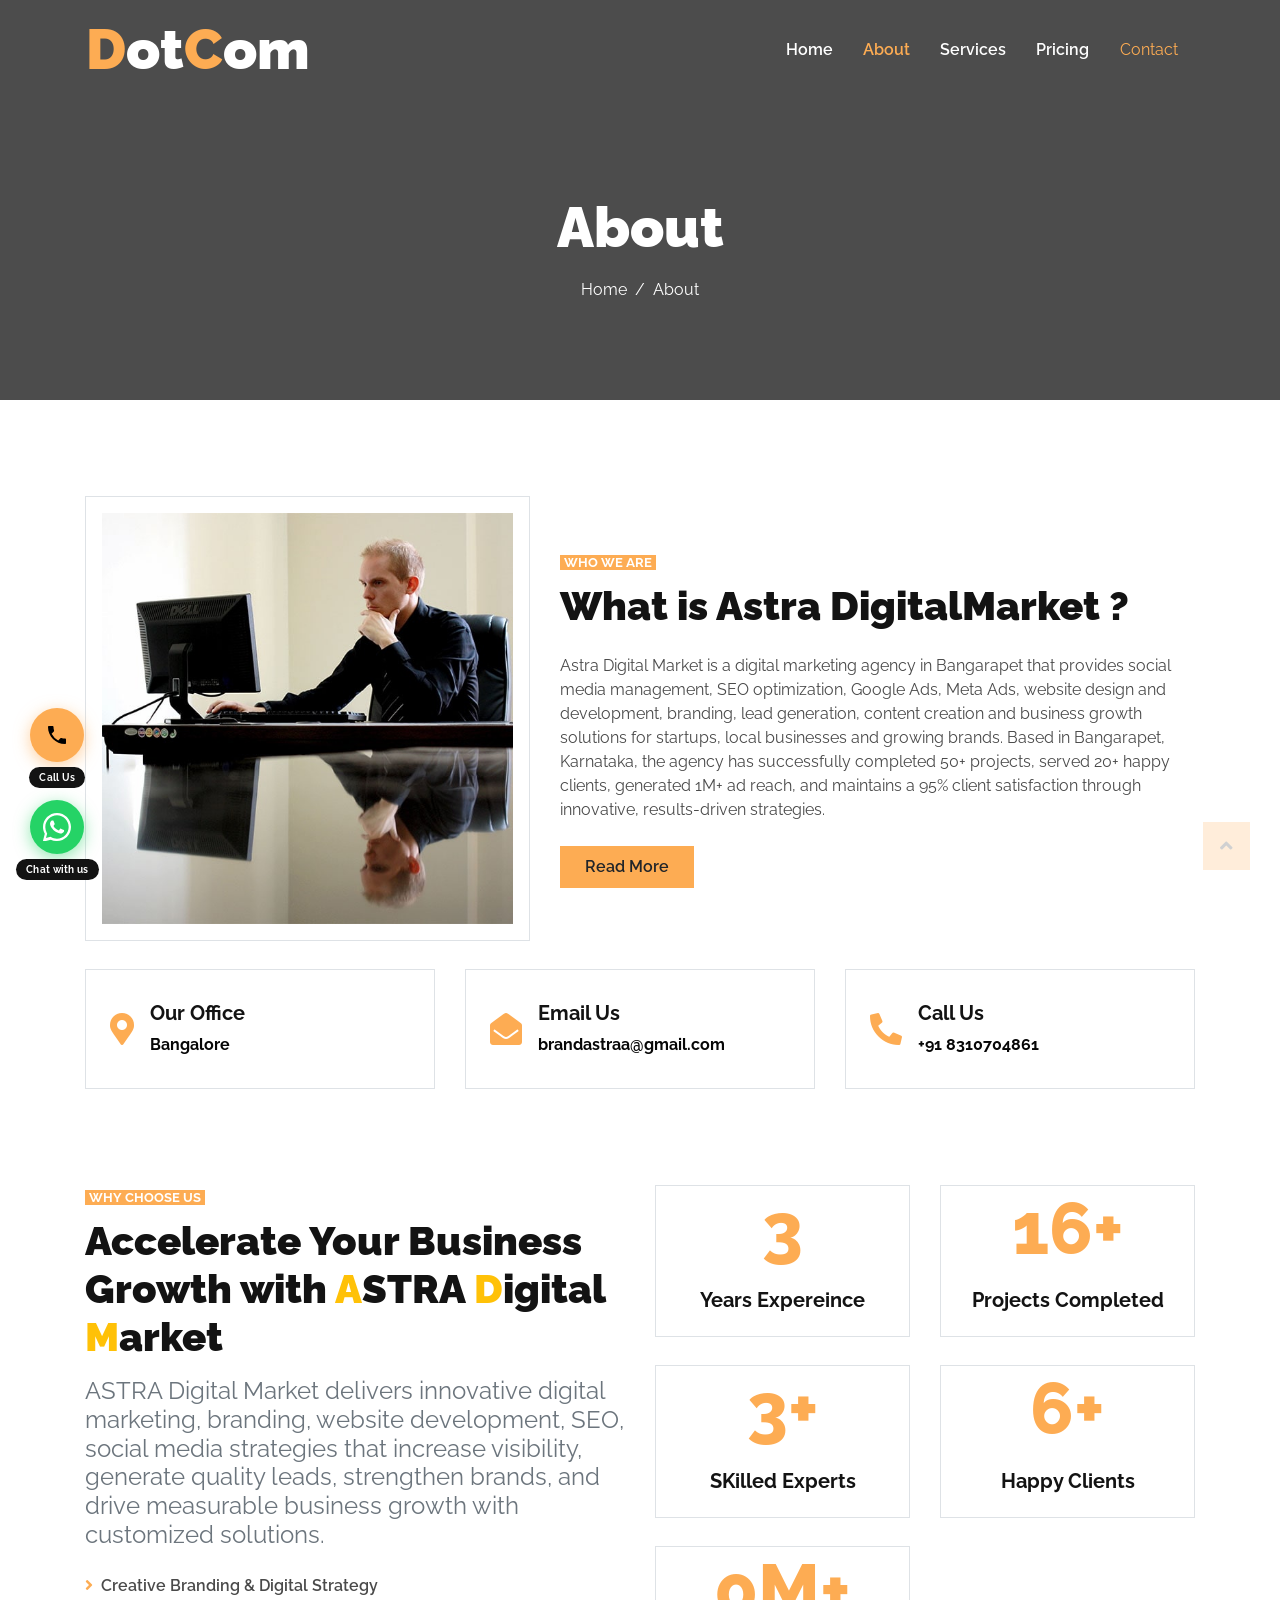
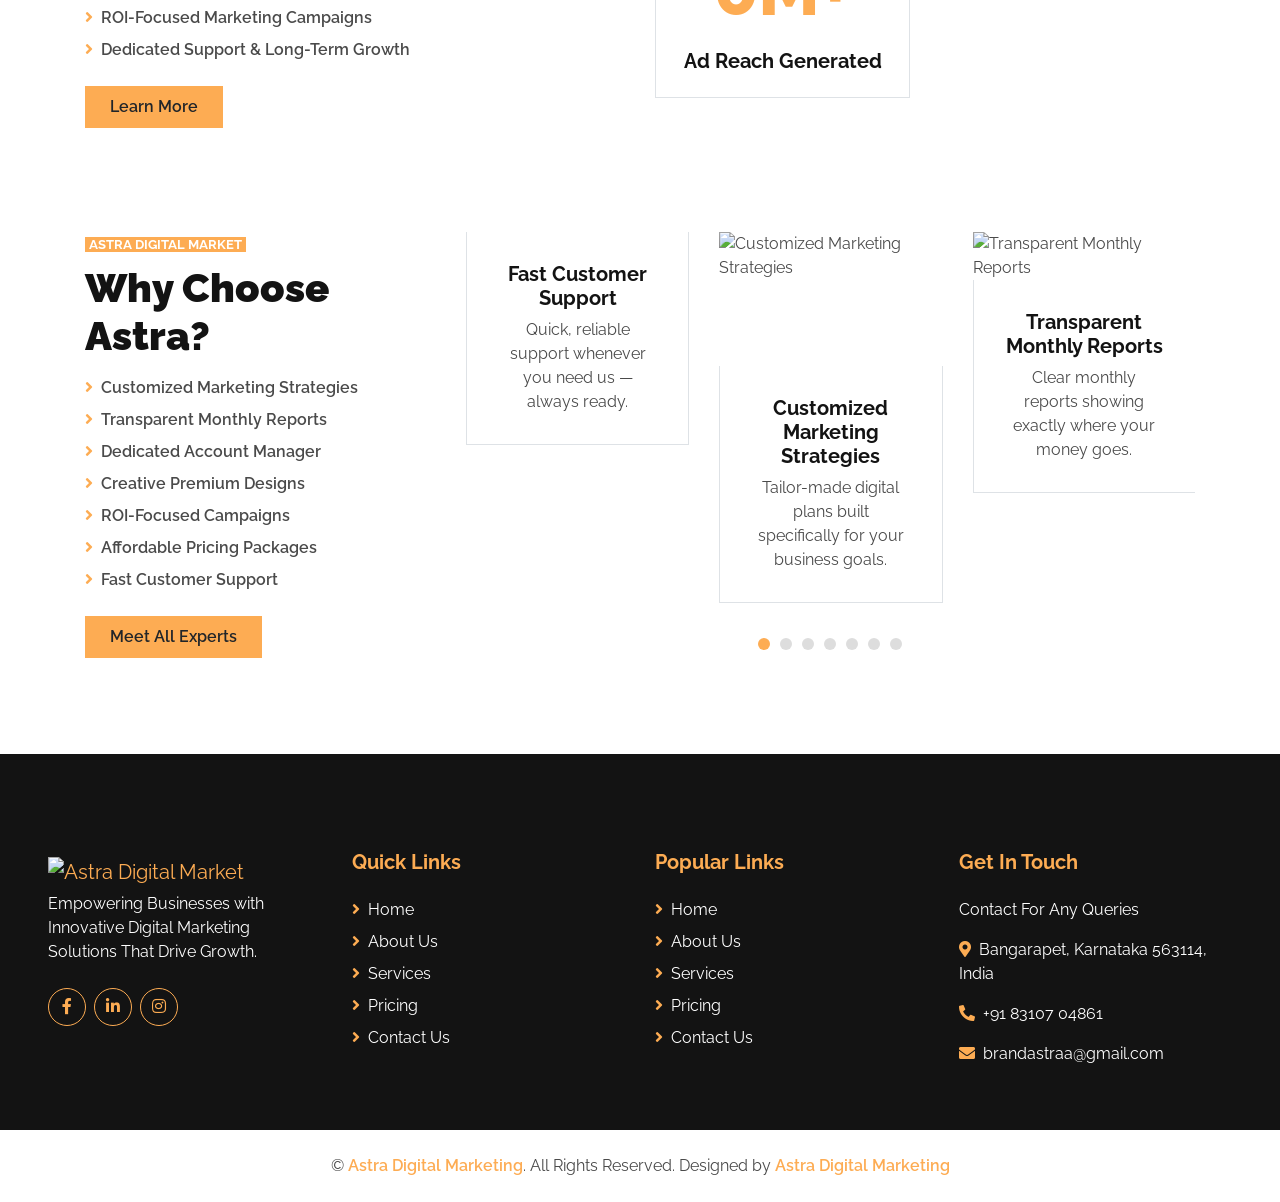
==== about.html @ c91f08ea "Describe today's work" ====
<!DOCTYPE html>
<html lang="en">


    <!-- ================================================================
     PAGE 2: about.html — ABOUT PAGE
     Replace <head>...</head> with this entire block
     ================================================================ -->
<head>
  <meta charset="utf-8">
  <meta http-equiv="X-UA-Compatible" content="IE=edge">
  <meta name="viewport" content="width=device-width, initial-scale=1.0">
 
  <!-- ── PRIMARY SEO ── -->
  <title>About Us | Astra Digital Market — Digital Marketing Agency in Bangarapet</title>
  <meta name="description" content="Learn about Astra Digital Market — a trusted digital marketing agency based in Bangarapet, Karnataka. Founded in 2020, we have helped 20+ businesses grow with SEO, Google Ads, Meta Ads, branding and social media marketing.">
  <meta name="keywords" content="about Astra Digital Market, digital marketing agency Bangarapet, who is Astra Digital Market, best marketing agency Karnataka, trusted digital agency Kolar, digital marketing team Bangarapet">
  <meta name="author" content="Astra Digital Market">
  <meta name="robots" content="index, follow">
  <link rel="canonical" href="https://www.astradigitalmarket.in/about.html">
 
  <!-- ── OPEN GRAPH ── -->
  <meta property="og:type" content="website">
  <meta property="og:site_name" content="Astra Digital Market">
  <meta property="og:title" content="About Us | Astra Digital Market — Digital Marketing Agency in Bangarapet">
  <meta property="og:description" content="We are a passionate team of digital marketing experts based in Bangarapet, Karnataka. 50+ projects delivered, 20+ happy clients, 95% satisfaction rate since 2020.">
  <meta property="og:url" content="https://www.astradigitalmarket.in/about.html">
  <meta property="og:image" content="https://www.astradigitalmarket.in/img/astralogo.png">
  <meta property="og:locale" content="en_IN">
 
  <!-- ── TWITTER CARD ── -->
  <meta name="twitter:card" content="summary_large_image">
  <meta name="twitter:title" content="About Us | Astra Digital Market">
  <meta name="twitter:description" content="Trusted digital marketing agency in Bangarapet, Karnataka. 50+ projects, 20+ clients, 95% satisfaction since 2020.">
  <meta name="twitter:image" content="https://www.astradigitalmarket.in/img/astralogo.png">
 
  <!-- ── GEO ── -->
  <meta name="geo.region" content="IN-KA">
  <meta name="geo.placename" content="Bangarapet, Karnataka, India">
 
  <!-- ── FAVICON ── -->
  <link rel="icon" type="image/png" href="img/astralogo.png">
  <link rel="apple-touch-icon" href="img/astralogo.png">
 
  <!-- ── JSON-LD: AboutPage ── -->
  <script type="application/ld+json">
  {
    "@context": "https://schema.org",
    "@type": "AboutPage",
    "name": "About Astra Digital Market",
    "url": "https://www.astradigitalmarket.in/about.html",
    "description": "Astra Digital Market is a digital marketing agency founded in 2020 in Bangarapet, Karnataka. We specialize in SEO, Google Ads, Meta Ads, Social Media Marketing, Website Design and Lead Generation.",
    "publisher": {
      "@type": "Organization",
      "name": "Astra Digital Market",
      "url": "https://www.astradigitalmarket.in",
      "logo": "https://www.astradigitalmarket.in/img/astralogo.png",
      "foundingDate": "2020",
      "founders": [{"@type": "Person", "name": "Prabhu"}],
      "address": {
        "@type": "PostalAddress",
        "addressLocality": "Bangarapet",
        "addressRegion": "Karnataka",
        "postalCode": "563114",
        "addressCountry": "IN"
      }
    }
  }
  </script>
 
  <!-- Google Web Fonts -->
  <link rel="preconnect" href="https://fonts.gstatic.com">
  <link href="https://fonts.googleapis.com/css2?family=Raleway:wght@400;500;600;700;800;900&display=swap" rel="stylesheet">
  <link href="https://cdnjs.cloudflare.com/ajax/libs/font-awesome/5.15.0/css/all.min.css" rel="stylesheet">
  <link href="lib/owlcarousel/assets/owl.carousel.min.css" rel="stylesheet">
  <link href="css/style.css" rel="stylesheet">
</head>
<!-- END about.html HEAD -->


<body>
    <!-- Navbar Start -->
    <div class="container-fluid nav-bar p-0">
        <div class="container-lg p-0">
            <nav class="navbar navbar-expand-lg bg-secondary navbar-dark">
                <a href="index.html" class="navbar-brand">
                    <h1 class="m-0 text-white display-4"><span class="text-primary">D</span>ot<span class="text-primary">C</span>om</h1>
                </a>
                <button type="button" class="navbar-toggler" data-toggle="collapse" data-target="#navbarCollapse">
                    <span class="navbar-toggler-icon"></span>
                </button>
                <div class="collapse navbar-collapse justify-content-between" id="navbarCollapse">
                    <div class="navbar-nav ml-auto py-0">
                        <a href="index.html" class="nav-item nav-link">Home</a>
                        <a href="about.html" class="nav-item nav-link active">About</a>
                        <a href="service.html" class="nav-item nav-link">Services</a>
                        <a href="pricing.html" class="nav-item nav-link">Pricing</a>
                        <div class="nav-item dropdown">
                            <!-- <a href="#" class="nav-link dropdown-toggle" data-toggle="dropdown">Pages</a>
                            <div class="dropdown-menu border-0 rounded-0 m-0">
                                <a href="blog.html" class="dropdown-item">Blog Grid</a>
                                <a href="single.html" class="dropdown-item">Blog Detail</a> -->
                            </div>
                        </div>
                        <a href="contact.html" class="nav-item nav-link">Contact</a>
                    </div>
                </div>
            </nav>
        </div>
    </div>
    <!-- Navbar End -->


    <!-- Page Header Start -->
    <div class="container-fluid page-header d-flex flex-column align-items-center justify-content-center pt-0 pt-lg-5 mb-5">
        <h1 class="display-4 text-white mb-3 mt-0 mt-lg-5">About</h1>
        <div class="d-inline-flex text-white">
            <p class="m-0"><a class="text-white" href="">Home</a></p>
            <p class="m-0 px-2">/</p>
            <p class="m-0">About</p>
        </div>
    </div>
    <!-- Page Header Start -->


    <!-- About Start -->
     <section class="about" id="about">
    <div class="container-fluid py-5">
        <div class="container">
            <div class="row align-items-center pb-1">
                <div class="col-lg-5">
                    <img class="img-thumbnail p-3" src="img/about.jpg" alt="">
                </div>
                <div class="col-lg-7 mt-5 mt-lg-0">
                    <small class="bg-primary text-white text-uppercase font-weight-bold px-1">Who We Are</small>
                    <h1 class="mt-2 mb-4">What is Astra DigitalMarket ?</h1>
                    <p class="mb-4">Astra Digital Market is a digital marketing agency in Bangarapet that provides social media management, SEO optimization, Google Ads, Meta Ads, website design and development, branding, lead generation, content creation and business growth solutions for startups, local businesses and growing brands. Based in Bangarapet, Karnataka, the agency has successfully completed 50+ projects, served 20+ happy clients, generated 1M+ ad reach, and maintains a 95% client satisfaction through innovative, results-driven strategies.</p>
                    <a href="" class="btn btn-primary py-md-2 px-md-4 font-weight-semi-bold">Read More</a>
                </div>        


            </div>
            <div class="row mt-4">
                <div class="col-md-4">
                    <div class="d-flex align-items-center border mb-4 mb-lg-0 p-4" style="height: 120px;">
                        <i class="fa fa-2x fa-map-marker-alt text-primary mr-3"></i>
                        <div class="d-flex flex-column">
                            <h5 class="font-weight-bold">Our Office</h5>
                            <p class="m-0"><a href="#" target="_blank" style="color:#070707"><strong>Bangalore</strong></a></p>
                        </div>
                    </div>
                </div>
                <div class="col-md-4">
                    <div class="d-flex align-items-center border mb-4 mb-lg-0 p-4" style="height: 120px;">
                        <i class="fa fa-2x fa-envelope-open text-primary mr-3"></i>
                        <div class="d-flex flex-column">
                            <h5 class="font-weight-bold">Email Us</h5>
                           <p class="m-0"><a href="mailto:brandastraa@gmail.com" target="_blank" style="color:#070707"><strong>brandastraa@gmail.com</strong></a></p>
                        </div>
                    </div>
                </div>
                <div class="col-md-4">
                    <div class="d-flex align-items-center border mb-4 mb-lg-0 p-4" style="height: 120px;">
                        <i class="fas fa-2x fa-phone-alt text-primary mr-3"></i>
                        <div class="d-flex flex-column">
                            <h5 class="font-weight-bold">Call Us</h5>
                            <p class="m-0"><a href="tel:+918310704861" target="_blank" style="color:#070707"><strong>+91 8310704861</strong></a></p>
                        </div>
                    </div>
                </div>
            </div>
        </div>
    </div>
    <!-- About End -->


    <!-- Features Start -->
    <div class="container-fluid pt-5 pb-2">
        <div class="container">
            <div class="row">
                <div class="col-lg-6 mb-5">
                    <small class="bg-primary text-white text-uppercase font-weight-bold px-1">Why Choose Us</small>
                    <h1 class="mt-2 mb-3">Accelerate Your Business Growth with <strong style="color:#ffc107">A</strong>STRA <strong style="color:#ffc107">D</strong>igital <strong style="color:#ffc107">M</strong>arket</h1>
                    <h4 class="font-weight-normal text-muted mb-4">ASTRA Digital Market delivers innovative digital marketing, branding, website development, SEO, social media strategies that increase visibility, generate quality leads, strengthen brands, and drive measurable business growth with customized solutions.</h4>
                    <div class="list-inline mb-4">
                        <p class="font-weight-semi-bold mb-2"><i class="fa fa-angle-right text-primary mr-2"></i>Creative Branding & Digital Strategy</p>
                        <p class="font-weight-semi-bold mb-2"><i class="fa fa-angle-right text-primary mr-2"></i>ROI-Focused Marketing Campaigns</p>
                        <p class="font-weight-semi-bold mb-2"><i class="fa fa-angle-right text-primary mr-2"></i>Dedicated Support & Long-Term Growth</p>
                    </div>
                    <a href="" class="btn btn-primary py-md-2 px-md-4 font-weight-semi-bold">Learn More</a>
                </div>
                <div class="col-lg-6">
                    <div class="row">
                        <div class="col-sm-6 pb-1">
                            <div class="d-flex flex-column align-items-center border px-4 mb-4">
                                <h2 class="display-3 text-primary mb-3" data-toggle="counter-up">10</h2>
                                <h5 class="font-weight-bold mb-4">Years Expereince</h5>
                            </div>
                        </div>
                        <div class="col-sm-6 pb-1">
                            <div class="d-flex flex-column align-items-center border px-4 mb-4">
                                <h2 class="display-3 text-primary mb-3"><span data-toggle="counter-up">50</span>+</h2>
                                <h5 class="font-weight-bold mb-4">Projects Completed</h5>
                            </div>
                        </div>
                        <div class="col-sm-6 pb-1">
                            <div class="d-flex flex-column align-items-center border px-4 mb-4">
                           <h2 class="display-3 text-primary mb-3"><span data-toggle="counter-up">10</span>+</h2>
                                <h5 class="font-weight-bold mb-4">SKilled Experts</h5>
                            </div>
                        </div>
                        <div class="col-sm-6 pb-1">
                            <div class="d-flex flex-column align-items-center border px-4 mb-4">
                                <h2 class="display-3 text-primary mb-3"><span data-toggle="counter-up">20</span>+</h2>
                                <h5 class="font-weight-bold mb-4">Happy Clients</h5>
                            </div>
                        </div>
                        <div class="col-sm-6 pb-1">
                            <div class="d-flex flex-column align-items-center border px-4 mb-4">
                                  <h2 class="display-3 text-primary mb-3"><span data-toggle="counter-up">1</span>M+</h2>
                                <h5 class="font-weight-bold mb-4">Ad Reach Generated</h5>
                            </div>
                        </div>
                    </div>
                </div>
            </div>
        </div>
    </div>
    <!-- Features End -->

     <!-- why Choose astra Start -->
    <div class="container-fluid pt-5">
        <div class="container">
            <div class="row">
                <div class="col-lg-4 mb-5">
                    <small class="bg-primary text-white text-uppercase font-weight-bold px-1">Astra Digital Market</small>
                    <h1 class="mt-2 mb-3">Why Choose Astra?</h1>
                    <div class="list-inline mb-4">
                        <p class="font-weight-semi-bold mb-2"><i class="fa fa-angle-right text-primary mr-2"></i>Customized Marketing Strategies</p>
                        <p class="font-weight-semi-bold mb-2"><i class="fa fa-angle-right text-primary mr-2"></i>Transparent Monthly Reports</p>
                        <p class="font-weight-semi-bold mb-2"><i class="fa fa-angle-right text-primary mr-2"></i>Dedicated Account Manager</p>
                        <p class="font-weight-semi-bold mb-2"><i class="fa fa-angle-right text-primary mr-2"></i>Creative Premium Designs</p>
                        <p class="font-weight-semi-bold mb-2"><i class="fa fa-angle-right text-primary mr-2"></i>ROI-Focused Campaigns</p>
                        <p class="font-weight-semi-bold mb-2"><i class="fa fa-angle-right text-primary mr-2"></i>Affordable Pricing Packages</p>
                        <p class="font-weight-semi-bold mb-2"><i class="fa fa-angle-right text-primary mr-2"></i>Fast Customer Support</p>
                    </div>
                    <a href="" class="btn btn-primary py-md-2 px-md-4 font-weight-semi-bold">Meet All Experts</a>
                </div>
                <div class="col-lg-8 mb-5">
                    <div class="owl-carousel team-carousel">
                        <div class="team-item">
                            <div class="position-relative">
                                <img class="img-fluid w-100" src="https://github.com/Akshay-appu/Astradigitalmarket/blob/main/www.digimarkagency.com/images/Customized%20Marketing%20Strategies.png?raw=true" alt="Customized Marketing Strategies" width="500" height="300">
                                <div class="team-overlay position-absolute d-flex align-items-center justify-content-center m-3">
                                    <div class="d-flex align-items-center justify-content-start">
                                        <a class="btn btn-outline-secondary rounded-circle text-center mr-2 px-0" style="width: 38px; height: 38px;" href="#"><i class="fab fa-twitter"></i></a>
                                        <a class="btn btn-outline-secondary rounded-circle text-center mr-2 px-0" style="width: 38px; height: 38px;" href="#"><i class="fab fa-facebook-f"></i></a>
                                        <a class="btn btn-outline-secondary rounded-circle text-center px-0" style="width: 38px; height: 38px;" href="#"><i class="fab fa-linkedin-in"></i></a>
                                    </div>
                                </div>
                            </div>
                            <div class="border border-top-0 text-center" style="padding: 30px;">
                                <h5 class="font-weight-bold"> Customized Marketing Strategies</h5>
                                <span>Tailor-made digital plans built specifically for your business goals.</span>
                            </div>
                        </div>
                        <div class="team-item">
                            <div class="position-relative">
                                <img class="img-fluid w-100" src="https://github.com/Akshay-appu/ASTRA/blob/main/img/Transparent%20Monthly%20Reports.png?raw=true" alt="Transparent Monthly Reports">
                                <div class="team-overlay position-absolute d-flex align-items-center justify-content-center m-3">
                                    <div class="d-flex align-items-center justify-content-start">
                                        <a class="btn btn-outline-secondary rounded-circle text-center mr-2 px-0" style="width: 38px; height: 38px;" href="#"><i class="fab fa-twitter"></i></a>
                                        <a class="btn btn-outline-secondary rounded-circle text-center mr-2 px-0" style="width: 38px; height: 38px;" href="#"><i class="fab fa-facebook-f"></i></a>
                                        <a class="btn btn-outline-secondary rounded-circle text-center px-0" style="width: 38px; height: 38px;" href="#"><i class="fab fa-linkedin-in"></i></a>
                                    </div>
                                </div>
                            </div>
                            <div class="border border-top-0 text-center" style="padding: 30px;">
                                <h5 class="font-weight-bold">Transparent Monthly Reports</h5>
                                <span>Clear monthly reports showing exactly where your money goes.</span>
                            </div>
                        </div>
                        <div class="team-item">
                            <div class="position-relative">
                                <img class="img-fluid w-100" src="https://github.com/Akshay-appu/ASTRA/blob/main/img/Dedicated%20Account%20Manager.png?raw=true" alt=" Dedicated Account Manager">
                                <div class="team-overlay position-absolute d-flex align-items-center justify-content-center m-3">
                                    <div class="d-flex align-items-center justify-content-start">
                                        <a class="btn btn-outline-secondary rounded-circle text-center mr-2 px-0" style="width: 38px; height: 38px;" href="#"><i class="fab fa-twitter"></i></a>
                                        <a class="btn btn-outline-secondary rounded-circle text-center mr-2 px-0" style="width: 38px; height: 38px;" href="#"><i class="fab fa-facebook-f"></i></a>
                                        <a class="btn btn-outline-secondary rounded-circle text-center px-0" style="width: 38px; height: 38px;" href="#"><i class="fab fa-linkedin-in"></i></a>
                                    </div>
                                </div>
                            </div>
                            <div class="border border-top-0 text-center" style="padding: 30px;">
                                <h5 class="font-weight-bold">Dedicated Account Manager</h5>
                                <span>One expert fully dedicated to managing your account always.</span>
                            </div>
                        </div>
                        <div class="team-item">
                            <div class="position-relative">
                                <img class="img-fluid w-100" src="https://github.com/Akshay-appu/ASTRA/blob/main/img/Creative%20Premium%20Designs.png?raw=true" alt="Creative Premium Designs">
                                <div class="team-overlay position-absolute d-flex align-items-center justify-content-center m-3">
                                    <div class="d-flex align-items-center justify-content-start">
                                        <a class="btn btn-outline-secondary rounded-circle text-center mr-2 px-0" style="width: 38px; height: 38px;" href="#"><i class="fab fa-twitter"></i></a>
                                        <a class="btn btn-outline-secondary rounded-circle text-center mr-2 px-0" style="width: 38px; height: 38px;" href="#"><i class="fab fa-facebook-f"></i></a>
                                        <a class="btn btn-outline-secondary rounded-circle text-center px-0" style="width: 38px; height: 38px;" href="#"><i class="fab fa-linkedin-in"></i></a>
                                    </div>
                                </div>
                            </div>
                            <div class="border border-top-0 text-center" style="padding: 30px;">
                                <h5 class="font-weight-bold">Creative Premium Designs</h5>
                                <span>Stunning visuals and branding that make your business stand out.</span>
                            </div>
                        </div>
                        <div class="team-item">
                            <div class="position-relative">
                                <img class="img-fluid w-100" src="https://github.com/Akshay-appu/ASTRA/blob/main/img/Affordable%20Pricing%20Packages.png?raw=true" alt="Affordable Pricing Packages">
                                <div class="team-overlay position-absolute d-flex align-items-center justify-content-center m-3">
                                    <div class="d-flex align-items-center justify-content-start">
                                        <a class="btn btn-outline-secondary rounded-circle text-center mr-2 px-0" style="width: 38px; height: 38px;" href="#"><i class="fab fa-twitter"></i></a>
                                        <a class="btn btn-outline-secondary rounded-circle text-center mr-2 px-0" style="width: 38px; height: 38px;" href="#"><i class="fab fa-facebook-f"></i></a>
                                        <a class="btn btn-outline-secondary rounded-circle text-center px-0" style="width: 38px; height: 38px;" href="#"><i class="fab fa-linkedin-in"></i></a>
                                    </div>
                                </div>
                            </div>
                            <div class="border border-top-0 text-center" style="padding: 30px;">
                                <h5 class="font-weight-bold">Affordable Pricing Packages</h5>
                                <span>Premium marketing services at prices every business can afford.</span>
                            </div>
                        </div>
                        <div class="team-item">
                            <div class="position-relative">
                                <img class="img-fluid w-100" src="https://github.com/Akshay-appu/ASTRA/blob/main/img/ROI-Focused%20Campaigns.png?raw=true" alt="ROI-Focused Campaigns">
                                <div class="team-overlay position-absolute d-flex align-items-center justify-content-center m-3">
                                    <div class="d-flex align-items-center justify-content-start">
                                        <a class="btn btn-outline-secondary rounded-circle text-center mr-2 px-0" style="width: 38px; height: 38px;" href="#"><i class="fab fa-twitter"></i></a>
                                        <a class="btn btn-outline-secondary rounded-circle text-center mr-2 px-0" style="width: 38px; height: 38px;" href="#"><i class="fab fa-facebook-f"></i></a>
                                        <a class="btn btn-outline-secondary rounded-circle text-center px-0" style="width: 38px; height: 38px;" href="#"><i class="fab fa-linkedin-in"></i></a>
                                    </div>
                                </div>
                            </div>
                            <div class="border border-top-0 text-center" style="padding: 30px;">
                                <h5 class="font-weight-bold">ROI-Focused Campaigns</h5>
                                <span>Every campaign optimized to maximize your return on investment.</span>
                            </div>
                        </div>
                        <div class="team-item">
                            <div class="position-relative">
                                <img class="img-fluid w-100" src="https://github.com/Akshay-appu/ASTRA/blob/main/img/Fast%20Customer%20Support.png?raw=true" alt="">
                                <div class="team-overlay position-absolute d-flex align-items-center justify-content-center m-3">
                                    <div class="d-flex align-items-center justify-content-start">
                                        <a class="btn btn-outline-secondary rounded-circle text-center mr-2 px-0" style="width: 38px; height: 38px;" href="#"><i class="fab fa-twitter"></i></a>
                                        <a class="btn btn-outline-secondary rounded-circle text-center mr-2 px-0" style="width: 38px; height: 38px;" href="#"><i class="fab fa-facebook-f"></i></a>
                                        <a class="btn btn-outline-secondary rounded-circle text-center px-0" style="width: 38px; height: 38px;" href="#"><i class="fab fa-linkedin-in"></i></a>
                                    </div>
                                </div>
                            </div>
                            <div class="border border-top-0 text-center" style="padding: 30px;">
                                <h5 class="font-weight-bold">Fast Customer Support</h5>
                                <span>Quick, reliable support whenever you need us — always ready.</span>
                            </div>
                        </div>
                    </div>
                </div>
            </div>
        </div>
    </div>
    <!-- Team End -->


    <!-- Footer Start -->
    <div class="container-fluid bg-secondary text-white mt-5 pt-5 px-sm-3 px-md-5">
        <div class="row pt-5">
            <div class="col-lg-3 col-md-6 mb-5">
                <a href="index.html" class="navbar-brand">
    <img src="https://github.com/Akshay-appu/Astradigitalmarket/blob/main/www.digimarkagency.com/images/astralogo-preview.png?raw=true" 
         alt="Astra Digital Market" 
         style="height: 100px; width: auto; object-fit: contain;">
</a>
                </a>
                <p>Empowering Businesses with Innovative Digital Marketing Solutions That Drive Growth.</p>
                <div class="d-flex justify-content-start mt-4">
                    <!-- <a class="btn btn-outline-primary rounded-circle text-center mr-2 px-0" style="width: 38px; height: 38px;" href="#"><i class="fab fa-twitter"></i></a> -->
                    <a class="btn btn-outline-primary rounded-circle text-center mr-2 px-0" style="width: 38px; height: 38px;" href="#"><i class="fab fa-facebook-f"></i></a>
                    <a class="btn btn-outline-primary rounded-circle text-center mr-2 px-0" style="width: 38px; height: 38px;" href="#"><i class="fab fa-linkedin-in"></i></a>
                    <a class="btn btn-outline-primary rounded-circle text-center mr-2 px-0" style="width: 38px; height: 38px;" href="#"><i class="fab fa-instagram"></i></a>
                </div>
            </div>
            <div class="col-lg-3 col-md-6 mb-5">
                <h5 class="font-weight-bold text-primary mb-4">Quick Links</h5>
                <div class="d-flex flex-column justify-content-start">
                    <a class="text-white mb-2" href="index.html"><i class="fa fa-angle-right text-primary mr-2"></i>Home</a>
                    <a class="text-white mb-2" href="about.html"><i class="fa fa-angle-right text-primary mr-2"></i>About Us</a>
                    <a class="text-white mb-2" href="service.html"><i class="fa fa-angle-right text-primary mr-2"></i>Services</a>
                    <a class="text-white mb-2" href="pricing.html"><i class="fa fa-angle-right text-primary mr-2"></i>Pricing</a>
                    <a class="text-white" href="contact.html"><i class="fa fa-angle-right text-primary mr-2"></i>Contact Us</a>
                </div>
            </div>
            <div class="col-lg-3 col-md-6 mb-5">
                <h5 class="font-weight-bold text-primary mb-4">Popular Links</h5>
                <div class="d-flex flex-column justify-content-start">
                    <a class="text-white mb-2" href="index.html"><i class="fa fa-angle-right text-primary mr-2"></i>Home</a>
                    <a class="text-white mb-2" href="about.html"><i class="fa fa-angle-right text-primary mr-2"></i>About Us</a>
                    <a class="text-white mb-2" href="service.html"><i class="fa fa-angle-right text-primary mr-2"></i>Services</a>
                    <a class="text-white mb-2" href="pricing.html"><i class="fa fa-angle-right text-primary mr-2"></i>Pricing</a>
                    <a class="text-white" href="contact.html"><i class="fa fa-angle-right text-primary mr-2"></i>Contact Us</a>
                </div>
            </div>
            <div class="col-lg-3 col-md-6 mb-5">
                <h5 class="font-weight-bold text-primary mb-4">Get In Touch</h5>
                <p>Contact For Any Queries</p>
                <p><i class="fa fa-map-marker-alt text-primary mr-2"></i>Bangarapet, Karnataka 563114, India</p>
                <p><i class="fa fa-phone-alt text-primary mr-2"></i>+91 83107 04861</p>
                <p><i class="fa fa-envelope text-primary mr-2"></i>brandastraa@gmail.com</p>
            </div>
        </div>
    </div>
    <div class="container-fluid py-4 px-sm-3 px-md-5">
        <p class="m-0 text-center">
            &copy; <a class="font-weight-semi-bold" href="#">Astra Digital Marketing</a>. All Rights Reserved. Designed by
            <a class="font-weight-semi-bold" href="#">Astra Digital Marketing</a>
        </p>
    </div>
    <!-- Footer End -->


    <!-- Back to Top -->
    <a href="#" class="btn btn-lg btn-primary back-to-top"><i class="fa fa-angle-up"></i></a>


    <!-- JavaScript Libraries -->
    <script src="https://code.jquery.com/jquery-3.4.1.min.js"></script>
    <script src="https://stackpath.bootstrapcdn.com/bootstrap/4.4.1/js/bootstrap.bundle.min.js"></script>
    <script src="lib/easing/easing.min.js"></script>
    <script src="lib/waypoints/waypoints.min.js"></script>
    <script src="lib/counterup/counterup.min.js"></script>
    <script src="lib/owlcarousel/owl.carousel.min.js"></script>

    <!-- Contact Javascript File -->
    <script src="mail/jqBootstrapValidation.min.js"></script>
    <script src="mail/contact.js"></script>

    <!-- Template Javascript -->
    <script src="js/main.js"></script>

   <!-- ================================================================
     ASTRA DIGITAL MARKET — WhatsApp + Call Floating Buttons v2
     FIX: When any popup opens → BOTH buttons hide completely
          When popup closes (X or outside) → BOTH buttons show back
     Paste: Just before </body> — replace all previous float code
     ================================================================ -->

<style>
/* ── GROUP WRAPPER ─────────────────────────────────────────── */
.astra-float-group {
  position: fixed;
  left: 16px;
  bottom: 20px;
  z-index: 99999;
  display: flex;
  flex-direction: column-reverse;
  align-items: center;
  gap: 12px;
  transition: opacity 0.25s ease, transform 0.25s ease;
}

/* Hide entire group */
.astra-float-group.hidden {
  opacity: 0;
  pointer-events: none;
  transform: translateY(8px);
}

/* ── CIRCLE BUTTON ─────────────────────────────────────────── */
.astra-float-wrap {
  display: flex;
  flex-direction: column;
  align-items: center;
  gap: 5px;
}

.astra-float-circle {
  width: 54px; height: 54px;
  border-radius: 50%;
  display: flex; align-items: center; justify-content: center;
  cursor: pointer;
  border: none; outline: none;
  transition: transform 0.2s ease;
}
.astra-float-circle:hover { transform: scale(1.1); }

.astra-float-label {
  background: #131313; color: #fff;
  font-size: 10px; font-weight: 700;
  padding: 3px 10px; border-radius: 50px;
  white-space: nowrap; letter-spacing: 0.3px;
  font-family: 'Raleway', sans-serif;
}

/* ── WHATSAPP CIRCLE ───────────────────────────────────────── */
.astra-wa-circle {
  background: #25D366;
  box-shadow: 0 4px 16px rgba(37,211,102,0.5);
  animation: waPulse 2s infinite;
}
.astra-wa-circle:hover { animation: none; }
.astra-wa-circle svg { width: 28px; height: 28px; fill: #fff; }

@keyframes waPulse {
  0%   { box-shadow: 0 0 0 0   rgba(37,211,102,0.7); }
  70%  { box-shadow: 0 0 0 14px rgba(37,211,102,0);   }
  100% { box-shadow: 0 0 0 0   rgba(37,211,102,0);    }
}

/* ── CALL CIRCLE ───────────────────────────────────────────── */
.astra-call-circle {
  background: #FDAC53;
  box-shadow: 0 4px 16px rgba(253,172,83,0.55);
  animation: callPulse 2s infinite;
}
.astra-call-circle:hover { animation: none; }
.astra-call-circle svg { width: 24px; height: 24px; fill: #000; }

@keyframes callPulse {
  0%   { box-shadow: 0 0 0 0   rgba(253,172,83,0.7); }
  70%  { box-shadow: 0 0 0 14px rgba(253,172,83,0);   }
  100% { box-shadow: 0 0 0 0   rgba(253,172,83,0);    }
}

/* ── POPUP BASE ────────────────────────────────────────────── */
.astra-popup {
  position: fixed;
  left: 16px;
  bottom: 20px;           /* sits right at bottom, above nothing */
  z-index: 99998;
  background: #fff;
  border-radius: 14px;
  box-shadow: 0 8px 32px rgba(0,0,0,0.20);
  padding: 20px;
  width: 268px;
  display: none;
  animation: popIn 0.28s ease;
}
.astra-popup.show { display: block; }

@keyframes popIn {
  from { opacity: 0; transform: translateY(12px); }
  to   { opacity: 1; transform: translateY(0); }
}

/* Top accent */
.astra-popup.wa-style   { border-top: 3px solid #25D366; }
.astra-popup.call-style { border-top: 3px solid #FDAC53; }

/* Close × */
.astra-popup-close {
  position: absolute; top: 10px; right: 14px;
  font-size: 20px; color: #bbb; line-height: 1;
  background: none; border: none; cursor: pointer;
  transition: color 0.2s;
}
.astra-popup-close:hover { color: #333; }

/* Header */
.astra-popup-header {
  display: flex; align-items: center; gap: 10px;
  margin-bottom: 12px;
}
.astra-popup-avatar {
  width: 40px; height: 40px; border-radius: 50%;
  display: flex; align-items: center; justify-content: center;
  font-size: 18px; flex-shrink: 0;
}
.wa-avatar   { background: #25D366; }
.call-avatar { background: #FDAC53; }

.astra-popup-header h6 {
  font-size: 14px; font-weight: 800; color: #131313;
  margin: 0 0 2px; font-family: 'Raleway', sans-serif;
}
.astra-popup-header .st-wa   { font-size: 11px; color: #25D366; font-weight: 600; }
.astra-popup-header .st-call { font-size: 11px; color: #FDAC53; font-weight: 600; }

.astra-popup p {
  font-size: 13px; color: #555; line-height: 1.6;
  margin-bottom: 14px; font-family: 'Raleway', sans-serif;
}

/* WA action */
.astra-wa-btn {
  display: block; text-align: center;
  background: #25D366; color: #fff;
  font-size: 14px; font-weight: 800;
  padding: 11px; border-radius: 8px;
  text-decoration: none; font-family: 'Raleway', sans-serif;
  transition: background 0.2s;
}
.astra-wa-btn:hover { background: #1da851; color: #fff; }

/* Call action */
.astra-call-btn {
  display: block; text-align: center;
  background: #FDAC53; color: #000;
  font-size: 15px; font-weight: 900;
  padding: 11px; border-radius: 8px;
  text-decoration: none; font-family: 'Raleway', sans-serif;
  letter-spacing: 0.5px; margin-bottom: 8px;
  transition: background 0.2s;
}
.astra-call-btn:hover { background: #e89c30; color: #000; }

.astra-popup-timing {
  text-align: center; font-size: 11px; color: #999;
  font-family: 'Raleway', sans-serif;
}

/* ── MOBILE ────────────────────────────────────────────────── */
@media (max-width: 480px) {
  .astra-float-group { left: 12px; bottom: 16px; gap: 10px; }
  .astra-float-circle { width: 48px; height: 48px; }
  .astra-wa-circle svg { width: 24px; height: 24px; }
  .astra-call-circle svg { width: 20px; height: 20px; }
  .astra-popup { width: calc(100vw - 28px); left: 14px; }
}
</style>


<!-- ── WHATSAPP POPUP ─────────────────────────────────────── -->
<div class="astra-popup wa-style" id="waPopup">
  <button class="astra-popup-close" onclick="closeAll(true)">&times;</button>
  <div class="astra-popup-header">
    <div class="astra-popup-avatar wa-avatar">💬</div>
    <div>
      <h6>Astra Digital Market</h6>
      <span class="st-wa">● Online Now</span>
    </div>
  </div>
  <p>Hi there! 👋 Ready to grow your business? Chat with us on WhatsApp — we reply within minutes!</p>
  <a class="astra-wa-btn"
     href="https://wa.me/918310704861?text=Hi%20Astra%2C%20I%20want%20to%20grow%20my%20business%20digitally!"
     target="_blank">
    Start Chat on WhatsApp →
  </a>
</div>

<!-- ── CALL POPUP ─────────────────────────────────────────── -->
<div class="astra-popup call-style" id="callPopup">
  <button class="astra-popup-close" onclick="closeAll(true)">&times;</button>
  <div class="astra-popup-header">
    <div class="astra-popup-avatar call-avatar">📞</div>
    <div>
      <h6>Astra Digital Market</h6>
      <span class="st-call">● Mon–Sat, 9AM–7PM IST</span>
    </div>
  </div>
  <p>Talk to our expert — get a free 10-minute digital strategy for your business right now!</p>
  <a class="astra-call-btn" href="tel:+918310704861">
    📞 +91 83107 04861
  </a>
  <p class="astra-popup-timing">⏰ Monday – Saturday &nbsp;|&nbsp; 9 AM – 7 PM</p>
</div>


<!-- ── FLOATING BUTTONS ───────────────────────────────────── -->
<div class="astra-float-group" id="floatGroup">

  <!-- WhatsApp -->
  <div class="astra-float-wrap">
    <div class="astra-float-circle astra-wa-circle" onclick="openPopup('wa')">
      <svg viewBox="0 0 24 24" xmlns="http://www.w3.org/2000/svg">
        <path d="M17.472 14.382c-.297-.149-1.758-.867-2.03-.967-.273-.099-.471-.148-.67.15-.197.297-.767.966-.94 1.164-.173.199-.347.223-.644.075-.297-.15-1.255-.463-2.39-1.475-.883-.788-1.48-1.761-1.653-2.059-.173-.297-.018-.458.13-.606.134-.133.298-.347.446-.52.149-.174.198-.298.298-.497.099-.198.05-.371-.025-.52-.075-.149-.669-1.612-.916-2.207-.242-.579-.487-.5-.669-.51-.173-.008-.371-.01-.57-.01-.198 0-.52.074-.792.372-.272.297-1.04 1.016-1.04 2.479 0 1.462 1.065 2.875 1.213 3.074.149.198 2.096 3.2 5.077 4.487.709.306 1.262.489 1.694.625.712.227 1.36.195 1.871.118.571-.085 1.758-.719 2.006-1.413.248-.694.248-1.289.173-1.413-.074-.124-.272-.198-.57-.347z"/>
        <path d="M12 0C5.373 0 0 5.373 0 12c0 2.135.561 4.14 1.54 5.876L.057 23.48a.75.75 0 0 0 .926.928l5.687-1.49A11.94 11.94 0 0 0 12 24c6.627 0 12-5.373 12-12S18.627 0 12 0zm0 22c-1.891 0-3.667-.5-5.207-1.377l-.372-.215-3.854 1.01 1.025-3.74-.233-.385A9.96 9.96 0 0 1 2 12C2 6.477 6.477 2 12 2s10 4.477 10 10-4.477 10-10 10z"/>
      </svg>
    </div>
    <span class="astra-float-label">Chat with us</span>
  </div>

  <!-- Call -->
  <div class="astra-float-wrap">
    <div class="astra-float-circle astra-call-circle" onclick="openPopup('call')">
      <svg viewBox="0 0 24 24" xmlns="http://www.w3.org/2000/svg">
        <path d="M6.62 10.79a15.053 15.053 0 0 0 6.59 6.59l2.2-2.2c.27-.27.67-.36 1.02-.24 1.12.37 2.33.57 3.57.57.55 0 1 .45 1 1V20c0 .55-.45 1-1 1C10.61 21 3 13.39 3 4c0-.55.45-1 1-1h3.5c.55 0 1 .45 1 1 0 1.25.2 2.45.57 3.57.11.35.03.74-.24 1.02l-2.21 2.2z"/>
      </svg>
    </div>
    <span class="astra-float-label">Call Us</span>
  </div>

</div>


<script>
var activePopup = null; // 'wa' | 'call' | null

function openPopup(type) {
  // Close any open popup first
  document.getElementById('waPopup').classList.remove('show');
  document.getElementById('callPopup').classList.remove('show');

  if (activePopup === type) {
    // Same button tapped again → toggle off, show buttons
    activePopup = null;
    document.getElementById('floatGroup').classList.remove('hidden');
    return;
  }

  // Open requested popup, hide all buttons
  activePopup = type;
  document.getElementById('floatGroup').classList.add('hidden');
  document.getElementById(type + 'Popup').classList.add('show');
}

function closeAll(showButtons) {
  document.getElementById('waPopup').classList.remove('show');
  document.getElementById('callPopup').classList.remove('show');
  activePopup = null;
  if (showButtons !== false) {
    document.getElementById('floatGroup').classList.remove('hidden');
  }
}

// Click outside popup → close + show buttons
document.addEventListener('click', function(e) {
  if (!activePopup) return;
  var waP  = document.getElementById('waPopup');
  var callP= document.getElementById('callPopup');
  var grp  = document.getElementById('floatGroup');
  if (!waP.contains(e.target) && !callP.contains(e.target) && !grp.contains(e.target)) {
    closeAll(true);
  }
});

// ESC key
document.addEventListener('keydown', function(e) {
  if (e.key === 'Escape') closeAll(true);
});
</script>
<!-- END FLOATING BUTTONS v2 -->
</body>

</html>
---- css/style.css ----
/******* Bootstrap Theming ********/
/*!
 * Bootstrap v4.5.3 (https://getbootstrap.com/)
 * Copyright 2011-2020 The Bootstrap Authors
 * Copyright 2011-2020 Twitter, Inc.
 * Licensed under MIT (https://github.com/twbs/bootstrap/blob/main/LICENSE)
 */
:root {
  --blue: #007bff;
  --indigo: #6610f2;
  --purple: #6f42c1;
  --pink: #e83e8c;
  --red: #dc3545;
  --orange: #fd7e14;
  --yellow: #ffc107;
  --green: #28a745;
  --teal: #20c997;
  --cyan: #17a2b8;
  --white: #fff;
  --gray: #6c757d;
  --gray-dark: #343a40;
  --primary: #FDAC53;
  --secondary: #131313;
  --success: #28a745;
  --info: #17a2b8;
  --warning: #ffc107;
  --danger: #dc3545;
  --light: #f8f9fa;
  --dark: #343a40;
  --breakpoint-xs: 0;
  --breakpoint-sm: 576px;
  --breakpoint-md: 768px;
  --breakpoint-lg: 992px;
  --breakpoint-xl: 1200px;
  --font-family-sans-serif: "Raleway", sans-serif;
  --font-family-monospace: SFMono-Regular, Menlo, Monaco, Consolas, "Liberation Mono", "Courier New", monospace;
}

*,
*::before,
*::after {
  box-sizing: border-box;
}

html {
  font-family: sans-serif;
  line-height: 1.15;
  -webkit-text-size-adjust: 100%;
  -webkit-tap-highlight-color: rgba(0, 0, 0, 0);
}

article, aside, figcaption, figure, footer, header, hgroup, main, nav, section {
  display: block;
}

body {
  margin: 0;
  font-family: "Raleway", sans-serif;
  font-size: 1rem;
  font-weight: 400;
  line-height: 1.5;
  color: #4A4A4A;
  text-align: left;
  background-color: #fff;
}

[tabindex="-1"]:focus:not(:focus-visible) {
  outline: 0 !important;
}

hr {
  box-sizing: content-box;
  height: 0;
  overflow: visible;
}

h1, h2, h3, h4, h5, h6 {
  margin-top: 0;
  margin-bottom: 0.5rem;
}

p {
  margin-top: 0;
  margin-bottom: 1rem;
}

abbr[title],
abbr[data-original-title] {
  text-decoration: underline;
  text-decoration: underline dotted;
  cursor: help;
  border-bottom: 0;
  text-decoration-skip-ink: none;
}

address {
  margin-bottom: 1rem;
  font-style: normal;
  line-height: inherit;
}

ol,
ul,
dl {
  margin-top: 0;
  margin-bottom: 1rem;
}

ol ol,
ul ul,
ol ul,
ul ol {
  margin-bottom: 0;
}

dt {
  font-weight: 700;
}

dd {
  margin-bottom: .5rem;
  margin-left: 0;
}

blockquote {
  margin: 0 0 1rem;
}

b,
strong {
  font-weight: bolder;
}

small {
  font-size: 80%;
}

sub,
sup {
  position: relative;
  font-size: 75%;
  line-height: 0;
  vertical-align: baseline;
}

sub {
  bottom: -.25em;
}

sup {
  top: -.5em;
}

a {
  color: #FDAC53;
  text-decoration: none;
  background-color: transparent;
}

a:hover {
  color: #fc8807;
  text-decoration: underline;
}

a:not([href]):not([class]) {
  color: inherit;
  text-decoration: none;
}

a:not([href]):not([class]):hover {
  color: inherit;
  text-decoration: none;
}

pre,
code,
kbd,
samp {
  font-family: SFMono-Regular, Menlo, Monaco, Consolas, "Liberation Mono", "Courier New", monospace;
  font-size: 1em;
}

pre {
  margin-top: 0;
  margin-bottom: 1rem;
  overflow: auto;
  -ms-overflow-style: scrollbar;
}

figure {
  margin: 0 0 1rem;
}

img {
  vertical-align: middle;
  border-style: none;
}

svg {
  overflow: hidden;
  vertical-align: middle;
}

table {
  border-collapse: collapse;
}

caption {
  padding-top: 0.75rem;
  padding-bottom: 0.75rem;
  color: #6c757d;
  text-align: left;
  caption-side: bottom;
}

th {
  text-align: inherit;
  text-align: -webkit-match-parent;
}

label {
  display: inline-block;
  margin-bottom: 0.5rem;
}

button {
  border-radius: 0;
}

button:focus {
  outline: 1px dotted;
  outline: 5px auto -webkit-focus-ring-color;
}

input,
button,
select,
optgroup,
textarea {
  margin: 0;
  font-family: inherit;
  font-size: inherit;
  line-height: inherit;
}

button,
input {
  overflow: visible;
}

button,
select {
  text-transform: none;
}

[role="button"] {
  cursor: pointer;
}

select {
  word-wrap: normal;
}

button,
[type="button"],
[type="reset"],
[type="submit"] {
  -webkit-appearance: button;
}

button:not(:disabled),
[type="button"]:not(:disabled),
[type="reset"]:not(:disabled),
[type="submit"]:not(:disabled) {
  cursor: pointer;
}

button::-moz-focus-inner,
[type="button"]::-moz-focus-inner,
[type="reset"]::-moz-focus-inner,
[type="submit"]::-moz-focus-inner {
  padding: 0;
  border-style: none;
}

input[type="radio"],
input[type="checkbox"] {
  box-sizing: border-box;
  padding: 0;
}

textarea {
  overflow: auto;
  resize: vertical;
}

fieldset {
  min-width: 0;
  padding: 0;
  margin: 0;
  border: 0;
}

legend {
  display: block;
  width: 100%;
  max-width: 100%;
  padding: 0;
  margin-bottom: .5rem;
  font-size: 1.5rem;
  line-height: inherit;
  color: inherit;
  white-space: normal;
}

@media (max-width: 1200px) {
  legend {
    font-size: calc(1.275rem + 0.3vw) ;
  }
}

progress {
  vertical-align: baseline;
}

[type="number"]::-webkit-inner-spin-button,
[type="number"]::-webkit-outer-spin-button {
  height: auto;
}

[type="search"] {
  outline-offset: -2px;
  -webkit-appearance: none;
}

[type="search"]::-webkit-search-decoration {
  -webkit-appearance: none;
}

::-webkit-file-upload-button {
  font: inherit;
  -webkit-appearance: button;
}

output {
  display: inline-block;
}

summary {
  display: list-item;
  cursor: pointer;
}

template {
  display: none;
}

[hidden] {
  display: none !important;
}

h1, h2, h3, h4, h5, h6,
.h1, .h2, .h3, .h4, .h5, .h6 {
  margin-bottom: 0.5rem;
  font-weight: 500;
  line-height: 1.2;
  color: #131313;
}

h1, .h1 {
  font-size: 2.5rem;
}

@media (max-width: 1200px) {
  h1, .h1 {
    font-size: calc(1.375rem + 1.5vw) ;
  }
}

h2, .h2 {
  font-size: 2rem;
}

@media (max-width: 1200px) {
  h2, .h2 {
    font-size: calc(1.325rem + 0.9vw) ;
  }
}

h3, .h3 {
  font-size: 1.75rem;
}

@media (max-width: 1200px) {
  h3, .h3 {
    font-size: calc(1.3rem + 0.6vw) ;
  }
}

h4, .h4 {
  font-size: 1.5rem;
}

@media (max-width: 1200px) {
  h4, .h4 {
    font-size: calc(1.275rem + 0.3vw) ;
  }
}

h5, .h5 {
  font-size: 1.25rem;
}

h6, .h6 {
  font-size: 1rem;
}

.lead {
  font-size: 1.25rem;
  font-weight: 300;
}

.display-1 {
  font-size: 6rem;
  font-weight: 300;
  line-height: 1.2;
}

@media (max-width: 1200px) {
  .display-1 {
    font-size: calc(1.725rem + 5.7vw) ;
  }
}

.display-2 {
  font-size: 5.5rem;
  font-weight: 300;
  line-height: 1.2;
}

@media (max-width: 1200px) {
  .display-2 {
    font-size: calc(1.675rem + 5.1vw) ;
  }
}

.display-3 {
  font-size: 4.5rem;
  font-weight: 300;
  line-height: 1.2;
}

@media (max-width: 1200px) {
  .display-3 {
    font-size: calc(1.575rem + 3.9vw) ;
  }
}

.display-4 {
  font-size: 3.5rem;
  font-weight: 300;
  line-height: 1.2;
}

@media (max-width: 1200px) {
  .display-4 {
    font-size: calc(1.475rem + 2.7vw) ;
  }
}

hr {
  margin-top: 1rem;
  margin-bottom: 1rem;
  border: 0;
  border-top: 1px solid rgba(0, 0, 0, 0.1);
}

small,
.small {
  font-size: 80%;
  font-weight: 400;
}

mark,
.mark {
  padding: 0.2em;
  background-color: #fcf8e3;
}

.list-unstyled {
  padding-left: 0;
  list-style: none;
}

.list-inline {
  padding-left: 0;
  list-style: none;
}

.list-inline-item {
  display: inline-block;
}

.list-inline-item:not(:last-child) {
  margin-right: 0.5rem;
}

.initialism {
  font-size: 90%;
  text-transform: uppercase;
}

.blockquote {
  margin-bottom: 1rem;
  font-size: 1.25rem;
}

.blockquote-footer {
  display: block;
  font-size: 80%;
  color: #6c757d;
}

.blockquote-footer::before {
  content: "\2014\00A0";
}

.img-fluid {
  max-width: 100%;
  height: auto;
}

.img-thumbnail {
  padding: 0.25rem;
  background-color: #fff;
  border: 1px solid #dee2e6;
  max-width: 100%;
  height: auto;
}

.figure {
  display: inline-block;
}

.figure-img {
  margin-bottom: 0.5rem;
  line-height: 1;
}

.figure-caption {
  font-size: 90%;
  color: #6c757d;
}

code {
  font-size: 87.5%;
  color: #e83e8c;
  word-wrap: break-word;
}

a > code {
  color: inherit;
}

kbd {
  padding: 0.2rem 0.4rem;
  font-size: 87.5%;
  color: #fff;
  background-color: #212529;
}

kbd kbd {
  padding: 0;
  font-size: 100%;
  font-weight: 700;
}

pre {
  display: block;
  font-size: 87.5%;
  color: #212529;
}

pre code {
  font-size: inherit;
  color: inherit;
  word-break: normal;
}

.pre-scrollable {
  max-height: 340px;
  overflow-y: scroll;
}

.container,
.container-fluid,
.container-sm,
.container-md,
.container-lg,
.container-xl {
  width: 100%;
  padding-right: 15px;
  padding-left: 15px;
  margin-right: auto;
  margin-left: auto;
}

@media (min-width: 576px) {
  .container, .container-sm {
    max-width: 540px;
  }
}

@media (min-width: 768px) {
  .container, .container-sm, .container-md {
    max-width: 720px;
  }
}

@media (min-width: 992px) {
  .container, .container-sm, .container-md, .container-lg {
    max-width: 960px;
  }
}

@media (min-width: 1200px) {
  .container, .container-sm, .container-md, .container-lg, .container-xl {
    max-width: 1140px;
  }
}

.row {
  display: flex;
  flex-wrap: wrap;
  margin-right: -15px;
  margin-left: -15px;
}

.no-gutters {
  margin-right: 0;
  margin-left: 0;
}

.no-gutters > .col,
.no-gutters > [class*="col-"] {
  padding-right: 0;
  padding-left: 0;
}

.col-1, .col-2, .col-3, .col-4, .col-5, .col-6, .col-7, .col-8, .col-9, .col-10, .col-11, .col-12, .col,
.col-auto, .col-sm-1, .col-sm-2, .col-sm-3, .col-sm-4, .col-sm-5, .col-sm-6, .col-sm-7, .col-sm-8, .col-sm-9, .col-sm-10, .col-sm-11, .col-sm-12, .col-sm,
.col-sm-auto, .col-md-1, .col-md-2, .col-md-3, .col-md-4, .col-md-5, .col-md-6, .col-md-7, .col-md-8, .col-md-9, .col-md-10, .col-md-11, .col-md-12, .col-md,
.col-md-auto, .col-lg-1, .col-lg-2, .col-lg-3, .col-lg-4, .col-lg-5, .col-lg-6, .col-lg-7, .col-lg-8, .col-lg-9, .col-lg-10, .col-lg-11, .col-lg-12, .col-lg,
.col-lg-auto, .col-xl-1, .col-xl-2, .col-xl-3, .col-xl-4, .col-xl-5, .col-xl-6, .col-xl-7, .col-xl-8, .col-xl-9, .col-xl-10, .col-xl-11, .col-xl-12, .col-xl,
.col-xl-auto {
  position: relative;
  width: 100%;
  padding-right: 15px;
  padding-left: 15px;
}

.col {
  flex-basis: 0;
  flex-grow: 1;
  max-width: 100%;
}

.row-cols-1 > * {
  flex: 0 0 100%;
  max-width: 100%;
}

.row-cols-2 > * {
  flex: 0 0 50%;
  max-width: 50%;
}

.row-cols-3 > * {
  flex: 0 0 33.33333%;
  max-width: 33.33333%;
}

.row-cols-4 > * {
  flex: 0 0 25%;
  max-width: 25%;
}

.row-cols-5 > * {
  flex: 0 0 20%;
  max-width: 20%;
}

.row-cols-6 > * {
  flex: 0 0 16.66667%;
  max-width: 16.66667%;
}

.col-auto {
  flex: 0 0 auto;
  width: auto;
  max-width: 100%;
}

.col-1 {
  flex: 0 0 8.33333%;
  max-width: 8.33333%;
}

.col-2 {
  flex: 0 0 16.66667%;
  max-width: 16.66667%;
}

.col-3 {
  flex: 0 0 25%;
  max-width: 25%;
}

.col-4 {
  flex: 0 0 33.33333%;
  max-width: 33.33333%;
}

.col-5 {
  flex: 0 0 41.66667%;
  max-width: 41.66667%;
}

.col-6 {
  flex: 0 0 50%;
  max-width: 50%;
}

.col-7 {
  flex: 0 0 58.33333%;
  max-width: 58.33333%;
}

.col-8 {
  flex: 0 0 66.66667%;
  max-width: 66.66667%;
}

.col-9 {
  flex: 0 0 75%;
  max-width: 75%;
}

.col-10 {
  flex: 0 0 83.33333%;
  max-width: 83.33333%;
}

.col-11 {
  flex: 0 0 91.66667%;
  max-width: 91.66667%;
}

.col-12 {
  flex: 0 0 100%;
  max-width: 100%;
}

.order-first {
  order: -1;
}

.order-last {
  order: 13;
}

.order-0 {
  order: 0;
}

.order-1 {
  order: 1;
}

.order-2 {
  order: 2;
}

.order-3 {
  order: 3;
}

.order-4 {
  order: 4;
}

.order-5 {
  order: 5;
}

.order-6 {
  order: 6;
}

.order-7 {
  order: 7;
}

.order-8 {
  order: 8;
}

.order-9 {
  order: 9;
}

.order-10 {
  order: 10;
}

.order-11 {
  order: 11;
}

.order-12 {
  order: 12;
}

.offset-1 {
  margin-left: 8.33333%;
}

.offset-2 {
  margin-left: 16.66667%;
}

.offset-3 {
  margin-left: 25%;
}

.offset-4 {
  margin-left: 33.33333%;
}

.offset-5 {
  margin-left: 41.66667%;
}

.offset-6 {
  margin-left: 50%;
}

.offset-7 {
  margin-left: 58.33333%;
}

.offset-8 {
  margin-left: 66.66667%;
}

.offset-9 {
  margin-left: 75%;
}

.offset-10 {
  margin-left: 83.33333%;
}

.offset-11 {
  margin-left: 91.66667%;
}

@media (min-width: 576px) {
  .col-sm {
    flex-basis: 0;
    flex-grow: 1;
    max-width: 100%;
  }
  .row-cols-sm-1 > * {
    flex: 0 0 100%;
    max-width: 100%;
  }
  .row-cols-sm-2 > * {
    flex: 0 0 50%;
    max-width: 50%;
  }
  .row-cols-sm-3 > * {
    flex: 0 0 33.33333%;
    max-width: 33.33333%;
  }
  .row-cols-sm-4 > * {
    flex: 0 0 25%;
    max-width: 25%;
  }
  .row-cols-sm-5 > * {
    flex: 0 0 20%;
    max-width: 20%;
  }
  .row-cols-sm-6 > * {
    flex: 0 0 16.66667%;
    max-width: 16.66667%;
  }
  .col-sm-auto {
    flex: 0 0 auto;
    width: auto;
    max-width: 100%;
  }
  .col-sm-1 {
    flex: 0 0 8.33333%;
    max-width: 8.33333%;
  }
  .col-sm-2 {
    flex: 0 0 16.66667%;
    max-width: 16.66667%;
  }
  .col-sm-3 {
    flex: 0 0 25%;
    max-width: 25%;
  }
  .col-sm-4 {
    flex: 0 0 33.33333%;
    max-width: 33.33333%;
  }
  .col-sm-5 {
    flex: 0 0 41.66667%;
    max-width: 41.66667%;
  }
  .col-sm-6 {
    flex: 0 0 50%;
    max-width: 50%;
  }
  .col-sm-7 {
    flex: 0 0 58.33333%;
    max-width: 58.33333%;
  }
  .col-sm-8 {
    flex: 0 0 66.66667%;
    max-width: 66.66667%;
  }
  .col-sm-9 {
    flex: 0 0 75%;
    max-width: 75%;
  }
  .col-sm-10 {
    flex: 0 0 83.33333%;
    max-width: 83.33333%;
  }
  .col-sm-11 {
    flex: 0 0 91.66667%;
    max-width: 91.66667%;
  }
  .col-sm-12 {
    flex: 0 0 100%;
    max-width: 100%;
  }
  .order-sm-first {
    order: -1;
  }
  .order-sm-last {
    order: 13;
  }
  .order-sm-0 {
    order: 0;
  }
  .order-sm-1 {
    order: 1;
  }
  .order-sm-2 {
    order: 2;
  }
  .order-sm-3 {
    order: 3;
  }
  .order-sm-4 {
    order: 4;
  }
  .order-sm-5 {
    order: 5;
  }
  .order-sm-6 {
    order: 6;
  }
  .order-sm-7 {
    order: 7;
  }
  .order-sm-8 {
    order: 8;
  }
  .order-sm-9 {
    order: 9;
  }
  .order-sm-10 {
    order: 10;
  }
  .order-sm-11 {
    order: 11;
  }
  .order-sm-12 {
    order: 12;
  }
  .offset-sm-0 {
    margin-left: 0;
  }
  .offset-sm-1 {
    margin-left: 8.33333%;
  }
  .offset-sm-2 {
    margin-left: 16.66667%;
  }
  .offset-sm-3 {
    margin-left: 25%;
  }
  .offset-sm-4 {
    margin-left: 33.33333%;
  }
  .offset-sm-5 {
    margin-left: 41.66667%;
  }
  .offset-sm-6 {
    margin-left: 50%;
  }
  .offset-sm-7 {
    margin-left: 58.33333%;
  }
  .offset-sm-8 {
    margin-left: 66.66667%;
  }
  .offset-sm-9 {
    margin-left: 75%;
  }
  .offset-sm-10 {
    margin-left: 83.33333%;
  }
  .offset-sm-11 {
    margin-left: 91.66667%;
  }
}

@media (min-width: 768px) {
  .col-md {
    flex-basis: 0;
    flex-grow: 1;
    max-width: 100%;
  }
  .row-cols-md-1 > * {
    flex: 0 0 100%;
    max-width: 100%;
  }
  .row-cols-md-2 > * {
    flex: 0 0 50%;
    max-width: 50%;
  }
  .row-cols-md-3 > * {
    flex: 0 0 33.33333%;
    max-width: 33.33333%;
  }
  .row-cols-md-4 > * {
    flex: 0 0 25%;
    max-width: 25%;
  }
  .row-cols-md-5 > * {
    flex: 0 0 20%;
    max-width: 20%;
  }
  .row-cols-md-6 > * {
    flex: 0 0 16.66667%;
    max-width: 16.66667%;
  }
  .col-md-auto {
    flex: 0 0 auto;
    width: auto;
    max-width: 100%;
  }
  .col-md-1 {
    flex: 0 0 8.33333%;
    max-width: 8.33333%;
  }
  .col-md-2 {
    flex: 0 0 16.66667%;
    max-width: 16.66667%;
  }
  .col-md-3 {
    flex: 0 0 25%;
    max-width: 25%;
  }
  .col-md-4 {
    flex: 0 0 33.33333%;
    max-width: 33.33333%;
  }
  .col-md-5 {
    flex: 0 0 41.66667%;
    max-width: 41.66667%;
  }
  .col-md-6 {
    flex: 0 0 50%;
    max-width: 50%;
  }
  .col-md-7 {
    flex: 0 0 58.33333%;
    max-width: 58.33333%;
  }
  .col-md-8 {
    flex: 0 0 66.66667%;
    max-width: 66.66667%;
  }
  .col-md-9 {
    flex: 0 0 75%;
    max-width: 75%;
  }
  .col-md-10 {
    flex: 0 0 83.33333%;
    max-width: 83.33333%;
  }
  .col-md-11 {
    flex: 0 0 91.66667%;
    max-width: 91.66667%;
  }
  .col-md-12 {
    flex: 0 0 100%;
    max-width: 100%;
  }
  .order-md-first {
    order: -1;
  }
  .order-md-last {
    order: 13;
  }
  .order-md-0 {
    order: 0;
  }
  .order-md-1 {
    order: 1;
  }
  .order-md-2 {
    order: 2;
  }
  .order-md-3 {
    order: 3;
  }
  .order-md-4 {
    order: 4;
  }
  .order-md-5 {
    order: 5;
  }
  .order-md-6 {
    order: 6;
  }
  .order-md-7 {
    order: 7;
  }
  .order-md-8 {
    order: 8;
  }
  .order-md-9 {
    order: 9;
  }
  .order-md-10 {
    order: 10;
  }
  .order-md-11 {
    order: 11;
  }
  .order-md-12 {
    order: 12;
  }
  .offset-md-0 {
    margin-left: 0;
  }
  .offset-md-1 {
    margin-left: 8.33333%;
  }
  .offset-md-2 {
    margin-left: 16.66667%;
  }
  .offset-md-3 {
    margin-left: 25%;
  }
  .offset-md-4 {
    margin-left: 33.33333%;
  }
  .offset-md-5 {
    margin-left: 41.66667%;
  }
  .offset-md-6 {
    margin-left: 50%;
  }
  .offset-md-7 {
    margin-left: 58.33333%;
  }
  .offset-md-8 {
    margin-left: 66.66667%;
  }
  .offset-md-9 {
    margin-left: 75%;
  }
  .offset-md-10 {
    margin-left: 83.33333%;
  }
  .offset-md-11 {
    margin-left: 91.66667%;
  }
}

@media (min-width: 992px) {
  .col-lg {
    flex-basis: 0;
    flex-grow: 1;
    max-width: 100%;
  }
  .row-cols-lg-1 > * {
    flex: 0 0 100%;
    max-width: 100%;
  }
  .row-cols-lg-2 > * {
    flex: 0 0 50%;
    max-width: 50%;
  }
  .row-cols-lg-3 > * {
    flex: 0 0 33.33333%;
    max-width: 33.33333%;
  }
  .row-cols-lg-4 > * {
    flex: 0 0 25%;
    max-width: 25%;
  }
  .row-cols-lg-5 > * {
    flex: 0 0 20%;
    max-width: 20%;
  }
  .row-cols-lg-6 > * {
    flex: 0 0 16.66667%;
    max-width: 16.66667%;
  }
  .col-lg-auto {
    flex: 0 0 auto;
    width: auto;
    max-width: 100%;
  }
  .col-lg-1 {
    flex: 0 0 8.33333%;
    max-width: 8.33333%;
  }
  .col-lg-2 {
    flex: 0 0 16.66667%;
    max-width: 16.66667%;
  }
  .col-lg-3 {
    flex: 0 0 25%;
    max-width: 25%;
  }
  .col-lg-4 {
    flex: 0 0 33.33333%;
    max-width: 33.33333%;
  }
  .col-lg-5 {
    flex: 0 0 41.66667%;
    max-width: 41.66667%;
  }
  .col-lg-6 {
    flex: 0 0 50%;
    max-width: 50%;
  }
  .col-lg-7 {
    flex: 0 0 58.33333%;
    max-width: 58.33333%;
  }
  .col-lg-8 {
    flex: 0 0 66.66667%;
    max-width: 66.66667%;
  }
  .col-lg-9 {
    flex: 0 0 75%;
    max-width: 75%;
  }
  .col-lg-10 {
    flex: 0 0 83.33333%;
    max-width: 83.33333%;
  }
  .col-lg-11 {
    flex: 0 0 91.66667%;
    max-width: 91.66667%;
  }
  .col-lg-12 {
    flex: 0 0 100%;
    max-width: 100%;
  }
  .order-lg-first {
    order: -1;
  }
  .order-lg-last {
    order: 13;
  }
  .order-lg-0 {
    order: 0;
  }
  .order-lg-1 {
    order: 1;
  }
  .order-lg-2 {
    order: 2;
  }
  .order-lg-3 {
    order: 3;
  }
  .order-lg-4 {
    order: 4;
  }
  .order-lg-5 {
    order: 5;
  }
  .order-lg-6 {
    order: 6;
  }
  .order-lg-7 {
    order: 7;
  }
  .order-lg-8 {
    order: 8;
  }
  .order-lg-9 {
    order: 9;
  }
  .order-lg-10 {
    order: 10;
  }
  .order-lg-11 {
    order: 11;
  }
  .order-lg-12 {
    order: 12;
  }
  .offset-lg-0 {
    margin-left: 0;
  }
  .offset-lg-1 {
    margin-left: 8.33333%;
  }
  .offset-lg-2 {
    margin-left: 16.66667%;
  }
  .offset-lg-3 {
    margin-left: 25%;
  }
  .offset-lg-4 {
    margin-left: 33.33333%;
  }
  .offset-lg-5 {
    margin-left: 41.66667%;
  }
  .offset-lg-6 {
    margin-left: 50%;
  }
  .offset-lg-7 {
    margin-left: 58.33333%;
  }
  .offset-lg-8 {
    margin-left: 66.66667%;
  }
  .offset-lg-9 {
    margin-left: 75%;
  }
  .offset-lg-10 {
    margin-left: 83.33333%;
  }
  .offset-lg-11 {
    margin-left: 91.66667%;
  }
}

@media (min-width: 1200px) {
  .col-xl {
    flex-basis: 0;
    flex-grow: 1;
    max-width: 100%;
  }
  .row-cols-xl-1 > * {
    flex: 0 0 100%;
    max-width: 100%;
  }
  .row-cols-xl-2 > * {
    flex: 0 0 50%;
    max-width: 50%;
  }
  .row-cols-xl-3 > * {
    flex: 0 0 33.33333%;
    max-width: 33.33333%;
  }
  .row-cols-xl-4 > * {
    flex: 0 0 25%;
    max-width: 25%;
  }
  .row-cols-xl-5 > * {
    flex: 0 0 20%;
    max-width: 20%;
  }
  .row-cols-xl-6 > * {
    flex: 0 0 16.66667%;
    max-width: 16.66667%;
  }
  .col-xl-auto {
    flex: 0 0 auto;
    width: auto;
    max-width: 100%;
  }
  .col-xl-1 {
    flex: 0 0 8.33333%;
    max-width: 8.33333%;
  }
  .col-xl-2 {
    flex: 0 0 16.66667%;
    max-width: 16.66667%;
  }
  .col-xl-3 {
    flex: 0 0 25%;
    max-width: 25%;
  }
  .col-xl-4 {
    flex: 0 0 33.33333%;
    max-width: 33.33333%;
  }
  .col-xl-5 {
    flex: 0 0 41.66667%;
    max-width: 41.66667%;
  }
  .col-xl-6 {
    flex: 0 0 50%;
    max-width: 50%;
  }
  .col-xl-7 {
    flex: 0 0 58.33333%;
    max-width: 58.33333%;
  }
  .col-xl-8 {
    flex: 0 0 66.66667%;
    max-width: 66.66667%;
  }
  .col-xl-9 {
    flex: 0 0 75%;
    max-width: 75%;
  }
  .col-xl-10 {
    flex: 0 0 83.33333%;
    max-width: 83.33333%;
  }
  .col-xl-11 {
    flex: 0 0 91.66667%;
    max-width: 91.66667%;
  }
  .col-xl-12 {
    flex: 0 0 100%;
    max-width: 100%;
  }
  .order-xl-first {
    order: -1;
  }
  .order-xl-last {
    order: 13;
  }
  .order-xl-0 {
    order: 0;
  }
  .order-xl-1 {
    order: 1;
  }
  .order-xl-2 {
    order: 2;
  }
  .order-xl-3 {
    order: 3;
  }
  .order-xl-4 {
    order: 4;
  }
  .order-xl-5 {
    order: 5;
  }
  .order-xl-6 {
    order: 6;
  }
  .order-xl-7 {
    order: 7;
  }
  .order-xl-8 {
    order: 8;
  }
  .order-xl-9 {
    order: 9;
  }
  .order-xl-10 {
    order: 10;
  }
  .order-xl-11 {
    order: 11;
  }
  .order-xl-12 {
    order: 12;
  }
  .offset-xl-0 {
    margin-left: 0;
  }
  .offset-xl-1 {
    margin-left: 8.33333%;
  }
  .offset-xl-2 {
    margin-left: 16.66667%;
  }
  .offset-xl-3 {
    margin-left: 25%;
  }
  .offset-xl-4 {
    margin-left: 33.33333%;
  }
  .offset-xl-5 {
    margin-left: 41.66667%;
  }
  .offset-xl-6 {
    margin-left: 50%;
  }
  .offset-xl-7 {
    margin-left: 58.33333%;
  }
  .offset-xl-8 {
    margin-left: 66.66667%;
  }
  .offset-xl-9 {
    margin-left: 75%;
  }
  .offset-xl-10 {
    margin-left: 83.33333%;
  }
  .offset-xl-11 {
    margin-left: 91.66667%;
  }
}

.table {
  width: 100%;
  margin-bottom: 1rem;
  color: #4A4A4A;
}

.table th,
.table td {
  padding: 0.75rem;
  vertical-align: top;
  border-top: 1px solid #dee2e6;
}

.table thead th {
  vertical-align: bottom;
  border-bottom: 2px solid #dee2e6;
}

.table tbody + tbody {
  border-top: 2px solid #dee2e6;
}

.table-sm th,
.table-sm td {
  padding: 0.3rem;
}

.table-bordered {
  border: 1px solid #dee2e6;
}

.table-bordered th,
.table-bordered td {
  border: 1px solid #dee2e6;
}

.table-bordered thead th,
.table-bordered thead td {
  border-bottom-width: 2px;
}

.table-borderless th,
.table-borderless td,
.table-borderless thead th,
.table-borderless tbody + tbody {
  border: 0;
}

.table-striped tbody tr:nth-of-type(odd) {
  background-color: rgba(0, 0, 0, 0.05);
}

.table-hover tbody tr:hover {
  color: #4A4A4A;
  background-color: rgba(0, 0, 0, 0.075);
}

.table-primary,
.table-primary > th,
.table-primary > td {
  background-color: #fee8cf;
}

.table-primary th,
.table-primary td,
.table-primary thead th,
.table-primary tbody + tbody {
  border-color: #fed4a6;
}

.table-hover .table-primary:hover {
  background-color: #fddcb6;
}

.table-hover .table-primary:hover > td,
.table-hover .table-primary:hover > th {
  background-color: #fddcb6;
}

.table-secondary,
.table-secondary > th,
.table-secondary > td {
  background-color: #bdbdbd;
}

.table-secondary th,
.table-secondary td,
.table-secondary thead th,
.table-secondary tbody + tbody {
  border-color: #848484;
}

.table-hover .table-secondary:hover {
  background-color: #b0b0b0;
}

.table-hover .table-secondary:hover > td,
.table-hover .table-secondary:hover > th {
  background-color: #b0b0b0;
}

.table-success,
.table-success > th,
.table-success > td {
  background-color: #c3e6cb;
}

.table-success th,
.table-success td,
.table-success thead th,
.table-success tbody + tbody {
  border-color: #8fd19e;
}

.table-hover .table-success:hover {
  background-color: #b1dfbb;
}

.table-hover .table-success:hover > td,
.table-hover .table-success:hover > th {
  background-color: #b1dfbb;
}

.table-info,
.table-info > th,
.table-info > td {
  background-color: #bee5eb;
}

.table-info th,
.table-info td,
.table-info thead th,
.table-info tbody + tbody {
  border-color: #86cfda;
}

.table-hover .table-info:hover {
  background-color: #abdde5;
}

.table-hover .table-info:hover > td,
.table-hover .table-info:hover > th {
  background-color: #abdde5;
}

.table-warning,
.table-warning > th,
.table-warning > td {
  background-color: #ffeeba;
}

.table-warning th,
.table-warning td,
.table-warning thead th,
.table-warning tbody + tbody {
  border-color: #ffdf7e;
}

.table-hover .table-warning:hover {
  background-color: #ffe8a1;
}

.table-hover .table-warning:hover > td,
.table-hover .table-warning:hover > th {
  background-color: #ffe8a1;
}

.table-danger,
.table-danger > th,
.table-danger > td {
  background-color: #f5c6cb;
}

.table-danger th,
.table-danger td,
.table-danger thead th,
.table-danger tbody + tbody {
  border-color: #ed969e;
}

.table-hover .table-danger:hover {
  background-color: #f1b0b7;
}

.table-hover .table-danger:hover > td,
.table-hover .table-danger:hover > th {
  background-color: #f1b0b7;
}

.table-light,
.table-light > th,
.table-light > td {
  background-color: #fdfdfe;
}

.table-light th,
.table-light td,
.table-light thead th,
.table-light tbody + tbody {
  border-color: #fbfcfc;
}

.table-hover .table-light:hover {
  background-color: #ececf6;
}

.table-hover .table-light:hover > td,
.table-hover .table-light:hover > th {
  background-color: #ececf6;
}

.table-dark,
.table-dark > th,
.table-dark > td {
  background-color: #c6c8ca;
}

.table-dark th,
.table-dark td,
.table-dark thead th,
.table-dark tbody + tbody {
  border-color: #95999c;
}

.table-hover .table-dark:hover {
  background-color: #b9bbbe;
}

.table-hover .table-dark:hover > td,
.table-hover .table-dark:hover > th {
  background-color: #b9bbbe;
}

.table-active,
.table-active > th,
.table-active > td {
  background-color: rgba(0, 0, 0, 0.075);
}

.table-hover .table-active:hover {
  background-color: rgba(0, 0, 0, 0.075);
}

.table-hover .table-active:hover > td,
.table-hover .table-active:hover > th {
  background-color: rgba(0, 0, 0, 0.075);
}

.table .thead-dark th {
  color: #fff;
  background-color: #343a40;
  border-color: #454d55;
}

.table .thead-light th {
  color: #495057;
  background-color: #e9ecef;
  border-color: #dee2e6;
}

.table-dark {
  color: #fff;
  background-color: #343a40;
}

.table-dark th,
.table-dark td,
.table-dark thead th {
  border-color: #454d55;
}

.table-dark.table-bordered {
  border: 0;
}

.table-dark.table-striped tbody tr:nth-of-type(odd) {
  background-color: rgba(255, 255, 255, 0.05);
}

.table-dark.table-hover tbody tr:hover {
  color: #fff;
  background-color: rgba(255, 255, 255, 0.075);
}

@media (max-width: 575.98px) {
  .table-responsive-sm {
    display: block;
    width: 100%;
    overflow-x: auto;
    -webkit-overflow-scrolling: touch;
  }
  .table-responsive-sm > .table-bordered {
    border: 0;
  }
}

@media (max-width: 767.98px) {
  .table-responsive-md {
    display: block;
    width: 100%;
    overflow-x: auto;
    -webkit-overflow-scrolling: touch;
  }
  .table-responsive-md > .table-bordered {
    border: 0;
  }
}

@media (max-width: 991.98px) {
  .table-responsive-lg {
    display: block;
    width: 100%;
    overflow-x: auto;
    -webkit-overflow-scrolling: touch;
  }
  .table-responsive-lg > .table-bordered {
    border: 0;
  }
}

@media (max-width: 1199.98px) {
  .table-responsive-xl {
    display: block;
    width: 100%;
    overflow-x: auto;
    -webkit-overflow-scrolling: touch;
  }
  .table-responsive-xl > .table-bordered {
    border: 0;
  }
}

.table-responsive {
  display: block;
  width: 100%;
  overflow-x: auto;
  -webkit-overflow-scrolling: touch;
}

.table-responsive > .table-bordered {
  border: 0;
}

.form-control {
  display: block;
  width: 100%;
  height: calc(1.5em + 0.75rem + 2px);
  padding: 0.375rem 0.75rem;
  font-size: 1rem;
  font-weight: 400;
  line-height: 1.5;
  color: #495057;
  background-color: #fff;
  background-clip: padding-box;
  border: 1px solid #ced4da;
  border-radius: 0;
  transition: border-color 0.15s ease-in-out, box-shadow 0.15s ease-in-out;
}

@media (prefers-reduced-motion: reduce) {
  .form-control {
    transition: none;
  }
}

.form-control::-ms-expand {
  background-color: transparent;
  border: 0;
}

.form-control:-moz-focusring {
  color: transparent;
  text-shadow: 0 0 0 #495057;
}

.form-control:focus {
  color: #495057;
  background-color: #fff;
  border-color: #fee9d1;
  outline: 0;
  box-shadow: 0 0 0 0.2rem rgba(253, 172, 83, 0.25);
}

.form-control::placeholder {
  color: #6c757d;
  opacity: 1;
}

.form-control:disabled, .form-control[readonly] {
  background-color: #e9ecef;
  opacity: 1;
}

input[type="date"].form-control,
input[type="time"].form-control,
input[type="datetime-local"].form-control,
input[type="month"].form-control {
  appearance: none;
}

select.form-control:focus::-ms-value {
  color: #495057;
  background-color: #fff;
}

.form-control-file,
.form-control-range {
  display: block;
  width: 100%;
}

.col-form-label {
  padding-top: calc(0.375rem + 1px);
  padding-bottom: calc(0.375rem + 1px);
  margin-bottom: 0;
  font-size: inherit;
  line-height: 1.5;
}

.col-form-label-lg {
  padding-top: calc(0.5rem + 1px);
  padding-bottom: calc(0.5rem + 1px);
  font-size: 1.25rem;
  line-height: 1.5;
}

.col-form-label-sm {
  padding-top: calc(0.25rem + 1px);
  padding-bottom: calc(0.25rem + 1px);
  font-size: 0.875rem;
  line-height: 1.5;
}

.form-control-plaintext {
  display: block;
  width: 100%;
  padding: 0.375rem 0;
  margin-bottom: 0;
  font-size: 1rem;
  line-height: 1.5;
  color: #4A4A4A;
  background-color: transparent;
  border: solid transparent;
  border-width: 1px 0;
}

.form-control-plaintext.form-control-sm, .form-control-plaintext.form-control-lg {
  padding-right: 0;
  padding-left: 0;
}

.form-control-sm {
  height: calc(1.5em + 0.5rem + 2px);
  padding: 0.25rem 0.5rem;
  font-size: 0.875rem;
  line-height: 1.5;
}

.form-control-lg {
  height: calc(1.5em + 1rem + 2px);
  padding: 0.5rem 1rem;
  font-size: 1.25rem;
  line-height: 1.5;
}

select.form-control[size], select.form-control[multiple] {
  height: auto;
}

textarea.form-control {
  height: auto;
}

.form-group {
  margin-bottom: 1rem;
}

.form-text {
  display: block;
  margin-top: 0.25rem;
}

.form-row {
  display: flex;
  flex-wrap: wrap;
  margin-right: -5px;
  margin-left: -5px;
}

.form-row > .col,
.form-row > [class*="col-"] {
  padding-right: 5px;
  padding-left: 5px;
}

.form-check {
  position: relative;
  display: block;
  padding-left: 1.25rem;
}

.form-check-input {
  position: absolute;
  margin-top: 0.3rem;
  margin-left: -1.25rem;
}

.form-check-input[disabled] ~ .form-check-label,
.form-check-input:disabled ~ .form-check-label {
  color: #6c757d;
}

.form-check-label {
  margin-bottom: 0;
}

.form-check-inline {
  display: inline-flex;
  align-items: center;
  padding-left: 0;
  margin-right: 0.75rem;
}

.form-check-inline .form-check-input {
  position: static;
  margin-top: 0;
  margin-right: 0.3125rem;
  margin-left: 0;
}

.valid-feedback {
  display: none;
  width: 100%;
  margin-top: 0.25rem;
  font-size: 80%;
  color: #28a745;
}

.valid-tooltip {
  position: absolute;
  top: 100%;
  left: 0;
  z-index: 5;
  display: none;
  max-width: 100%;
  padding: 0.25rem 0.5rem;
  margin-top: .1rem;
  font-size: 0.875rem;
  line-height: 1.5;
  color: #fff;
  background-color: rgba(40, 167, 69, 0.9);
}

.was-validated :valid ~ .valid-feedback,
.was-validated :valid ~ .valid-tooltip,
.is-valid ~ .valid-feedback,
.is-valid ~ .valid-tooltip {
  display: block;
}

.was-validated .form-control:valid, .form-control.is-valid {
  border-color: #28a745;
  padding-right: calc(1.5em + 0.75rem);
  background-image: url("data:image/svg+xml,%3csvg xmlns='http://www.w3.org/2000/svg' width='8' height='8' viewBox='0 0 8 8'%3e%3cpath fill='%2328a745' d='M2.3 6.73L.6 4.53c-.4-1.04.46-1.4 1.1-.8l1.1 1.4 3.4-3.8c.6-.63 1.6-.27 1.2.7l-4 4.6c-.43.5-.8.4-1.1.1z'/%3e%3c/svg%3e");
  background-repeat: no-repeat;
  background-position: right calc(0.375em + 0.1875rem) center;
  background-size: calc(0.75em + 0.375rem) calc(0.75em + 0.375rem);
}

.was-validated .form-control:valid:focus, .form-control.is-valid:focus {
  border-color: #28a745;
  box-shadow: 0 0 0 0.2rem rgba(40, 167, 69, 0.25);
}

.was-validated textarea.form-control:valid, textarea.form-control.is-valid {
  padding-right: calc(1.5em + 0.75rem);
  background-position: top calc(0.375em + 0.1875rem) right calc(0.375em + 0.1875rem);
}

.was-validated .custom-select:valid, .custom-select.is-valid {
  border-color: #28a745;
  padding-right: calc(0.75em + 2.3125rem);
  background: url("data:image/svg+xml,%3csvg xmlns='http://www.w3.org/2000/svg' width='4' height='5' viewBox='0 0 4 5'%3e%3cpath fill='%23343a40' d='M2 0L0 2h4zm0 5L0 3h4z'/%3e%3c/svg%3e") no-repeat right 0.75rem center/8px 10px, url("data:image/svg+xml,%3csvg xmlns='http://www.w3.org/2000/svg' width='8' height='8' viewBox='0 0 8 8'%3e%3cpath fill='%2328a745' d='M2.3 6.73L.6 4.53c-.4-1.04.46-1.4 1.1-.8l1.1 1.4 3.4-3.8c.6-.63 1.6-.27 1.2.7l-4 4.6c-.43.5-.8.4-1.1.1z'/%3e%3c/svg%3e") #fff no-repeat center right 1.75rem/calc(0.75em + 0.375rem) calc(0.75em + 0.375rem);
}

.was-validated .custom-select:valid:focus, .custom-select.is-valid:focus {
  border-color: #28a745;
  box-shadow: 0 0 0 0.2rem rgba(40, 167, 69, 0.25);
}

.was-validated .form-check-input:valid ~ .form-check-label, .form-check-input.is-valid ~ .form-check-label {
  color: #28a745;
}

.was-validated .form-check-input:valid ~ .valid-feedback,
.was-validated .form-check-input:valid ~ .valid-tooltip, .form-check-input.is-valid ~ .valid-feedback,
.form-check-input.is-valid ~ .valid-tooltip {
  display: block;
}

.was-validated .custom-control-input:valid ~ .custom-control-label, .custom-control-input.is-valid ~ .custom-control-label {
  color: #28a745;
}

.was-validated .custom-control-input:valid ~ .custom-control-label::before, .custom-control-input.is-valid ~ .custom-control-label::before {
  border-color: #28a745;
}

.was-validated .custom-control-input:valid:checked ~ .custom-control-label::before, .custom-control-input.is-valid:checked ~ .custom-control-label::before {
  border-color: #34ce57;
  background-color: #34ce57;
}

.was-validated .custom-control-input:valid:focus ~ .custom-control-label::before, .custom-control-input.is-valid:focus ~ .custom-control-label::before {
  box-shadow: 0 0 0 0.2rem rgba(40, 167, 69, 0.25);
}

.was-validated .custom-control-input:valid:focus:not(:checked) ~ .custom-control-label::before, .custom-control-input.is-valid:focus:not(:checked) ~ .custom-control-label::before {
  border-color: #28a745;
}

.was-validated .custom-file-input:valid ~ .custom-file-label, .custom-file-input.is-valid ~ .custom-file-label {
  border-color: #28a745;
}

.was-validated .custom-file-input:valid:focus ~ .custom-file-label, .custom-file-input.is-valid:focus ~ .custom-file-label {
  border-color: #28a745;
  box-shadow: 0 0 0 0.2rem rgba(40, 167, 69, 0.25);
}

.invalid-feedback {
  display: none;
  width: 100%;
  margin-top: 0.25rem;
  font-size: 80%;
  color: #dc3545;
}

.invalid-tooltip {
  position: absolute;
  top: 100%;
  left: 0;
  z-index: 5;
  display: none;
  max-width: 100%;
  padding: 0.25rem 0.5rem;
  margin-top: .1rem;
  font-size: 0.875rem;
  line-height: 1.5;
  color: #fff;
  background-color: rgba(220, 53, 69, 0.9);
}

.was-validated :invalid ~ .invalid-feedback,
.was-validated :invalid ~ .invalid-tooltip,
.is-invalid ~ .invalid-feedback,
.is-invalid ~ .invalid-tooltip {
  display: block;
}

.was-validated .form-control:invalid, .form-control.is-invalid {
  border-color: #dc3545;
  padding-right: calc(1.5em + 0.75rem);
  background-image: url("data:image/svg+xml,%3csvg xmlns='http://www.w3.org/2000/svg' width='12' height='12' fill='none' stroke='%23dc3545' viewBox='0 0 12 12'%3e%3ccircle cx='6' cy='6' r='4.5'/%3e%3cpath stroke-linejoin='round' d='M5.8 3.6h.4L6 6.5z'/%3e%3ccircle cx='6' cy='8.2' r='.6' fill='%23dc3545' stroke='none'/%3e%3c/svg%3e");
  background-repeat: no-repeat;
  background-position: right calc(0.375em + 0.1875rem) center;
  background-size: calc(0.75em + 0.375rem) calc(0.75em + 0.375rem);
}

.was-validated .form-control:invalid:focus, .form-control.is-invalid:focus {
  border-color: #dc3545;
  box-shadow: 0 0 0 0.2rem rgba(220, 53, 69, 0.25);
}

.was-validated textarea.form-control:invalid, textarea.form-control.is-invalid {
  padding-right: calc(1.5em + 0.75rem);
  background-position: top calc(0.375em + 0.1875rem) right calc(0.375em + 0.1875rem);
}

.was-validated .custom-select:invalid, .custom-select.is-invalid {
  border-color: #dc3545;
  padding-right: calc(0.75em + 2.3125rem);
  background: url("data:image/svg+xml,%3csvg xmlns='http://www.w3.org/2000/svg' width='4' height='5' viewBox='0 0 4 5'%3e%3cpath fill='%23343a40' d='M2 0L0 2h4zm0 5L0 3h4z'/%3e%3c/svg%3e") no-repeat right 0.75rem center/8px 10px, url("data:image/svg+xml,%3csvg xmlns='http://www.w3.org/2000/svg' width='12' height='12' fill='none' stroke='%23dc3545' viewBox='0 0 12 12'%3e%3ccircle cx='6' cy='6' r='4.5'/%3e%3cpath stroke-linejoin='round' d='M5.8 3.6h.4L6 6.5z'/%3e%3ccircle cx='6' cy='8.2' r='.6' fill='%23dc3545' stroke='none'/%3e%3c/svg%3e") #fff no-repeat center right 1.75rem/calc(0.75em + 0.375rem) calc(0.75em + 0.375rem);
}

.was-validated .custom-select:invalid:focus, .custom-select.is-invalid:focus {
  border-color: #dc3545;
  box-shadow: 0 0 0 0.2rem rgba(220, 53, 69, 0.25);
}

.was-validated .form-check-input:invalid ~ .form-check-label, .form-check-input.is-invalid ~ .form-check-label {
  color: #dc3545;
}

.was-validated .form-check-input:invalid ~ .invalid-feedback,
.was-validated .form-check-input:invalid ~ .invalid-tooltip, .form-check-input.is-invalid ~ .invalid-feedback,
.form-check-input.is-invalid ~ .invalid-tooltip {
  display: block;
}

.was-validated .custom-control-input:invalid ~ .custom-control-label, .custom-control-input.is-invalid ~ .custom-control-label {
  color: #dc3545;
}

.was-validated .custom-control-input:invalid ~ .custom-control-label::before, .custom-control-input.is-invalid ~ .custom-control-label::before {
  border-color: #dc3545;
}

.was-validated .custom-control-input:invalid:checked ~ .custom-control-label::before, .custom-control-input.is-invalid:checked ~ .custom-control-label::before {
  border-color: #e4606d;
  background-color: #e4606d;
}

.was-validated .custom-control-input:invalid:focus ~ .custom-control-label::before, .custom-control-input.is-invalid:focus ~ .custom-control-label::before {
  box-shadow: 0 0 0 0.2rem rgba(220, 53, 69, 0.25);
}

.was-validated .custom-control-input:invalid:focus:not(:checked) ~ .custom-control-label::before, .custom-control-input.is-invalid:focus:not(:checked) ~ .custom-control-label::before {
  border-color: #dc3545;
}

.was-validated .custom-file-input:invalid ~ .custom-file-label, .custom-file-input.is-invalid ~ .custom-file-label {
  border-color: #dc3545;
}

.was-validated .custom-file-input:invalid:focus ~ .custom-file-label, .custom-file-input.is-invalid:focus ~ .custom-file-label {
  border-color: #dc3545;
  box-shadow: 0 0 0 0.2rem rgba(220, 53, 69, 0.25);
}

.form-inline {
  display: flex;
  flex-flow: row wrap;
  align-items: center;
}

.form-inline .form-check {
  width: 100%;
}

@media (min-width: 576px) {
  .form-inline label {
    display: flex;
    align-items: center;
    justify-content: center;
    margin-bottom: 0;
  }
  .form-inline .form-group {
    display: flex;
    flex: 0 0 auto;
    flex-flow: row wrap;
    align-items: center;
    margin-bottom: 0;
  }
  .form-inline .form-control {
    display: inline-block;
    width: auto;
    vertical-align: middle;
  }
  .form-inline .form-control-plaintext {
    display: inline-block;
  }
  .form-inline .input-group,
  .form-inline .custom-select {
    width: auto;
  }
  .form-inline .form-check {
    display: flex;
    align-items: center;
    justify-content: center;
    width: auto;
    padding-left: 0;
  }
  .form-inline .form-check-input {
    position: relative;
    flex-shrink: 0;
    margin-top: 0;
    margin-right: 0.25rem;
    margin-left: 0;
  }
  .form-inline .custom-control {
    align-items: center;
    justify-content: center;
  }
  .form-inline .custom-control-label {
    margin-bottom: 0;
  }
}

.btn {
  display: inline-block;
  font-weight: 400;
  color: #4A4A4A;
  text-align: center;
  vertical-align: middle;
  user-select: none;
  background-color: transparent;
  border: 1px solid transparent;
  padding: 0.375rem 0.75rem;
  font-size: 1rem;
  line-height: 1.5;
  border-radius: 0;
  transition: color 0.15s ease-in-out, background-color 0.15s ease-in-out, border-color 0.15s ease-in-out, box-shadow 0.15s ease-in-out;
}

@media (prefers-reduced-motion: reduce) {
  .btn {
    transition: none;
  }
}

.btn:hover {
  color: #4A4A4A;
  text-decoration: none;
}

.btn:focus, .btn.focus {
  outline: 0;
  box-shadow: 0 0 0 0.2rem rgba(253, 172, 83, 0.25);
}

.btn.disabled, .btn:disabled {
  opacity: 0.65;
}

.btn:not(:disabled):not(.disabled) {
  cursor: pointer;
}

a.btn.disabled,
fieldset:disabled a.btn {
  pointer-events: none;
}

.btn-primary {
  color: #212529;
  background-color: #FDAC53;
  border-color: #FDAC53;
}

.btn-primary:hover {
  color: #212529;
  background-color: #fd9a2d;
  border-color: #fc9421;
}

.btn-primary:focus, .btn-primary.focus {
  color: #212529;
  background-color: #fd9a2d;
  border-color: #fc9421;
  box-shadow: 0 0 0 0.2rem rgba(220, 152, 77, 0.5);
}

.btn-primary.disabled, .btn-primary:disabled {
  color: #212529;
  background-color: #FDAC53;
  border-color: #FDAC53;
}

.btn-primary:not(:disabled):not(.disabled):active, .btn-primary:not(:disabled):not(.disabled).active,
.show > .btn-primary.dropdown-toggle {
  color: #212529;
  background-color: #fc9421;
  border-color: #fc8e14;
}

.btn-primary:not(:disabled):not(.disabled):active:focus, .btn-primary:not(:disabled):not(.disabled).active:focus,
.show > .btn-primary.dropdown-toggle:focus {
  box-shadow: 0 0 0 0.2rem rgba(220, 152, 77, 0.5);
}

.btn-secondary {
  color: #fff;
  background-color: #131313;
  border-color: #131313;
}

.btn-secondary:hover {
  color: #fff;
  background-color: black;
  border-color: black;
}

.btn-secondary:focus, .btn-secondary.focus {
  color: #fff;
  background-color: black;
  border-color: black;
  box-shadow: 0 0 0 0.2rem rgba(54, 54, 54, 0.5);
}

.btn-secondary.disabled, .btn-secondary:disabled {
  color: #fff;
  background-color: #131313;
  border-color: #131313;
}

.btn-secondary:not(:disabled):not(.disabled):active, .btn-secondary:not(:disabled):not(.disabled).active,
.show > .btn-secondary.dropdown-toggle {
  color: #fff;
  background-color: black;
  border-color: black;
}

.btn-secondary:not(:disabled):not(.disabled):active:focus, .btn-secondary:not(:disabled):not(.disabled).active:focus,
.show > .btn-secondary.dropdown-toggle:focus {
  box-shadow: 0 0 0 0.2rem rgba(54, 54, 54, 0.5);
}

.btn-success {
  color: #fff;
  background-color: #28a745;
  border-color: #28a745;
}

.btn-success:hover {
  color: #fff;
  background-color: #218838;
  border-color: #1e7e34;
}

.btn-success:focus, .btn-success.focus {
  color: #fff;
  background-color: #218838;
  border-color: #1e7e34;
  box-shadow: 0 0 0 0.2rem rgba(72, 180, 97, 0.5);
}

.btn-success.disabled, .btn-success:disabled {
  color: #fff;
  background-color: #28a745;
  border-color: #28a745;
}

.btn-success:not(:disabled):not(.disabled):active, .btn-success:not(:disabled):not(.disabled).active,
.show > .btn-success.dropdown-toggle {
  color: #fff;
  background-color: #1e7e34;
  border-color: #1c7430;
}

.btn-success:not(:disabled):not(.disabled):active:focus, .btn-success:not(:disabled):not(.disabled).active:focus,
.show > .btn-success.dropdown-toggle:focus {
  box-shadow: 0 0 0 0.2rem rgba(72, 180, 97, 0.5);
}

.btn-info {
  color: #fff;
  background-color: #17a2b8;
  border-color: #17a2b8;
}

.btn-info:hover {
  color: #fff;
  background-color: #138496;
  border-color: #117a8b;
}

.btn-info:focus, .btn-info.focus {
  color: #fff;
  background-color: #138496;
  border-color: #117a8b;
  box-shadow: 0 0 0 0.2rem rgba(58, 176, 195, 0.5);
}

.btn-info.disabled, .btn-info:disabled {
  color: #fff;
  background-color: #17a2b8;
  border-color: #17a2b8;
}

.btn-info:not(:disabled):not(.disabled):active, .btn-info:not(:disabled):not(.disabled).active,
.show > .btn-info.dropdown-toggle {
  color: #fff;
  background-color: #117a8b;
  border-color: #10707f;
}

.btn-info:not(:disabled):not(.disabled):active:focus, .btn-info:not(:disabled):not(.disabled).active:focus,
.show > .btn-info.dropdown-toggle:focus {
  box-shadow: 0 0 0 0.2rem rgba(58, 176, 195, 0.5);
}

.btn-warning {
  color: #212529;
  background-color: #ffc107;
  border-color: #ffc107;
}

.btn-warning:hover {
  color: #212529;
  background-color: #e0a800;
  border-color: #d39e00;
}

.btn-warning:focus, .btn-warning.focus {
  color: #212529;
  background-color: #e0a800;
  border-color: #d39e00;
  box-shadow: 0 0 0 0.2rem rgba(222, 170, 12, 0.5);
}

.btn-warning.disabled, .btn-warning:disabled {
  color: #212529;
  background-color: #ffc107;
  border-color: #ffc107;
}

.btn-warning:not(:disabled):not(.disabled):active, .btn-warning:not(:disabled):not(.disabled).active,
.show > .btn-warning.dropdown-toggle {
  color: #212529;
  background-color: #d39e00;
  border-color: #c69500;
}

.btn-warning:not(:disabled):not(.disabled):active:focus, .btn-warning:not(:disabled):not(.disabled).active:focus,
.show > .btn-warning.dropdown-toggle:focus {
  box-shadow: 0 0 0 0.2rem rgba(222, 170, 12, 0.5);
}

.btn-danger {
  color: #fff;
  background-color: #dc3545;
  border-color: #dc3545;
}

.btn-danger:hover {
  color: #fff;
  background-color: #c82333;
  border-color: #bd2130;
}

.btn-danger:focus, .btn-danger.focus {
  color: #fff;
  background-color: #c82333;
  border-color: #bd2130;
  box-shadow: 0 0 0 0.2rem rgba(225, 83, 97, 0.5);
}

.btn-danger.disabled, .btn-danger:disabled {
  color: #fff;
  background-color: #dc3545;
  border-color: #dc3545;
}

.btn-danger:not(:disabled):not(.disabled):active, .btn-danger:not(:disabled):not(.disabled).active,
.show > .btn-danger.dropdown-toggle {
  color: #fff;
  background-color: #bd2130;
  border-color: #b21f2d;
}

.btn-danger:not(:disabled):not(.disabled):active:focus, .btn-danger:not(:disabled):not(.disabled).active:focus,
.show > .btn-danger.dropdown-toggle:focus {
  box-shadow: 0 0 0 0.2rem rgba(225, 83, 97, 0.5);
}

.btn-light {
  color: #212529;
  background-color: #f8f9fa;
  border-color: #f8f9fa;
}

.btn-light:hover {
  color: #212529;
  background-color: #e2e6ea;
  border-color: #dae0e5;
}

.btn-light:focus, .btn-light.focus {
  color: #212529;
  background-color: #e2e6ea;
  border-color: #dae0e5;
  box-shadow: 0 0 0 0.2rem rgba(216, 217, 219, 0.5);
}

.btn-light.disabled, .btn-light:disabled {
  color: #212529;
  background-color: #f8f9fa;
  border-color: #f8f9fa;
}

.btn-light:not(:disabled):not(.disabled):active, .btn-light:not(:disabled):not(.disabled).active,
.show > .btn-light.dropdown-toggle {
  color: #212529;
  background-color: #dae0e5;
  border-color: #d3d9df;
}

.btn-light:not(:disabled):not(.disabled):active:focus, .btn-light:not(:disabled):not(.disabled).active:focus,
.show > .btn-light.dropdown-toggle:focus {
  box-shadow: 0 0 0 0.2rem rgba(216, 217, 219, 0.5);
}

.btn-dark {
  color: #fff;
  background-color: #343a40;
  border-color: #343a40;
}

.btn-dark:hover {
  color: #fff;
  background-color: #23272b;
  border-color: #1d2124;
}

.btn-dark:focus, .btn-dark.focus {
  color: #fff;
  background-color: #23272b;
  border-color: #1d2124;
  box-shadow: 0 0 0 0.2rem rgba(82, 88, 93, 0.5);
}

.btn-dark.disabled, .btn-dark:disabled {
  color: #fff;
  background-color: #343a40;
  border-color: #343a40;
}

.btn-dark:not(:disabled):not(.disabled):active, .btn-dark:not(:disabled):not(.disabled).active,
.show > .btn-dark.dropdown-toggle {
  color: #fff;
  background-color: #1d2124;
  border-color: #171a1d;
}

.btn-dark:not(:disabled):not(.disabled):active:focus, .btn-dark:not(:disabled):not(.disabled).active:focus,
.show > .btn-dark.dropdown-toggle:focus {
  box-shadow: 0 0 0 0.2rem rgba(82, 88, 93, 0.5);
}

.btn-outline-primary {
  color: #FDAC53;
  border-color: #FDAC53;
}

.btn-outline-primary:hover {
  color: #212529;
  background-color: #FDAC53;
  border-color: #FDAC53;
}

.btn-outline-primary:focus, .btn-outline-primary.focus {
  box-shadow: 0 0 0 0.2rem rgba(253, 172, 83, 0.5);
}

.btn-outline-primary.disabled, .btn-outline-primary:disabled {
  color: #FDAC53;
  background-color: transparent;
}

.btn-outline-primary:not(:disabled):not(.disabled):active, .btn-outline-primary:not(:disabled):not(.disabled).active,
.show > .btn-outline-primary.dropdown-toggle {
  color: #212529;
  background-color: #FDAC53;
  border-color: #FDAC53;
}

.btn-outline-primary:not(:disabled):not(.disabled):active:focus, .btn-outline-primary:not(:disabled):not(.disabled).active:focus,
.show > .btn-outline-primary.dropdown-toggle:focus {
  box-shadow: 0 0 0 0.2rem rgba(253, 172, 83, 0.5);
}

.btn-outline-secondary {
  color: #131313;
  border-color: #131313;
}

.btn-outline-secondary:hover {
  color: #fff;
  background-color: #131313;
  border-color: #131313;
}

.btn-outline-secondary:focus, .btn-outline-secondary.focus {
  box-shadow: 0 0 0 0.2rem rgba(19, 19, 19, 0.5);
}

.btn-outline-secondary.disabled, .btn-outline-secondary:disabled {
  color: #131313;
  background-color: transparent;
}

.btn-outline-secondary:not(:disabled):not(.disabled):active, .btn-outline-secondary:not(:disabled):not(.disabled).active,
.show > .btn-outline-secondary.dropdown-toggle {
  color: #fff;
  background-color: #131313;
  border-color: #131313;
}

.btn-outline-secondary:not(:disabled):not(.disabled):active:focus, .btn-outline-secondary:not(:disabled):not(.disabled).active:focus,
.show > .btn-outline-secondary.dropdown-toggle:focus {
  box-shadow: 0 0 0 0.2rem rgba(19, 19, 19, 0.5);
}

.btn-outline-success {
  color: #28a745;
  border-color: #28a745;
}

.btn-outline-success:hover {
  color: #fff;
  background-color: #28a745;
  border-color: #28a745;
}

.btn-outline-success:focus, .btn-outline-success.focus {
  box-shadow: 0 0 0 0.2rem rgba(40, 167, 69, 0.5);
}

.btn-outline-success.disabled, .btn-outline-success:disabled {
  color: #28a745;
  background-color: transparent;
}

.btn-outline-success:not(:disabled):not(.disabled):active, .btn-outline-success:not(:disabled):not(.disabled).active,
.show > .btn-outline-success.dropdown-toggle {
  color: #fff;
  background-color: #28a745;
  border-color: #28a745;
}

.btn-outline-success:not(:disabled):not(.disabled):active:focus, .btn-outline-success:not(:disabled):not(.disabled).active:focus,
.show > .btn-outline-success.dropdown-toggle:focus {
  box-shadow: 0 0 0 0.2rem rgba(40, 167, 69, 0.5);
}

.btn-outline-info {
  color: #17a2b8;
  border-color: #17a2b8;
}

.btn-outline-info:hover {
  color: #fff;
  background-color: #17a2b8;
  border-color: #17a2b8;
}

.btn-outline-info:focus, .btn-outline-info.focus {
  box-shadow: 0 0 0 0.2rem rgba(23, 162, 184, 0.5);
}

.btn-outline-info.disabled, .btn-outline-info:disabled {
  color: #17a2b8;
  background-color: transparent;
}

.btn-outline-info:not(:disabled):not(.disabled):active, .btn-outline-info:not(:disabled):not(.disabled).active,
.show > .btn-outline-info.dropdown-toggle {
  color: #fff;
  background-color: #17a2b8;
  border-color: #17a2b8;
}

.btn-outline-info:not(:disabled):not(.disabled):active:focus, .btn-outline-info:not(:disabled):not(.disabled).active:focus,
.show > .btn-outline-info.dropdown-toggle:focus {
  box-shadow: 0 0 0 0.2rem rgba(23, 162, 184, 0.5);
}

.btn-outline-warning {
  color: #ffc107;
  border-color: #ffc107;
}

.btn-outline-warning:hover {
  color: #212529;
  background-color: #ffc107;
  border-color: #ffc107;
}

.btn-outline-warning:focus, .btn-outline-warning.focus {
  box-shadow: 0 0 0 0.2rem rgba(255, 193, 7, 0.5);
}

.btn-outline-warning.disabled, .btn-outline-warning:disabled {
  color: #ffc107;
  background-color: transparent;
}

.btn-outline-warning:not(:disabled):not(.disabled):active, .btn-outline-warning:not(:disabled):not(.disabled).active,
.show > .btn-outline-warning.dropdown-toggle {
  color: #212529;
  background-color: #ffc107;
  border-color: #ffc107;
}

.btn-outline-warning:not(:disabled):not(.disabled):active:focus, .btn-outline-warning:not(:disabled):not(.disabled).active:focus,
.show > .btn-outline-warning.dropdown-toggle:focus {
  box-shadow: 0 0 0 0.2rem rgba(255, 193, 7, 0.5);
}

.btn-outline-danger {
  color: #dc3545;
  border-color: #dc3545;
}

.btn-outline-danger:hover {
  color: #fff;
  background-color: #dc3545;
  border-color: #dc3545;
}

.btn-outline-danger:focus, .btn-outline-danger.focus {
  box-shadow: 0 0 0 0.2rem rgba(220, 53, 69, 0.5);
}

.btn-outline-danger.disabled, .btn-outline-danger:disabled {
  color: #dc3545;
  background-color: transparent;
}

.btn-outline-danger:not(:disabled):not(.disabled):active, .btn-outline-danger:not(:disabled):not(.disabled).active,
.show > .btn-outline-danger.dropdown-toggle {
  color: #fff;
  background-color: #dc3545;
  border-color: #dc3545;
}

.btn-outline-danger:not(:disabled):not(.disabled):active:focus, .btn-outline-danger:not(:disabled):not(.disabled).active:focus,
.show > .btn-outline-danger.dropdown-toggle:focus {
  box-shadow: 0 0 0 0.2rem rgba(220, 53, 69, 0.5);
}

.btn-outline-light {
  color: #f8f9fa;
  border-color: #f8f9fa;
}

.btn-outline-light:hover {
  color: #212529;
  background-color: #f8f9fa;
  border-color: #f8f9fa;
}

.btn-outline-light:focus, .btn-outline-light.focus {
  box-shadow: 0 0 0 0.2rem rgba(248, 249, 250, 0.5);
}

.btn-outline-light.disabled, .btn-outline-light:disabled {
  color: #f8f9fa;
  background-color: transparent;
}

.btn-outline-light:not(:disabled):not(.disabled):active, .btn-outline-light:not(:disabled):not(.disabled).active,
.show > .btn-outline-light.dropdown-toggle {
  color: #212529;
  background-color: #f8f9fa;
  border-color: #f8f9fa;
}

.btn-outline-light:not(:disabled):not(.disabled):active:focus, .btn-outline-light:not(:disabled):not(.disabled).active:focus,
.show > .btn-outline-light.dropdown-toggle:focus {
  box-shadow: 0 0 0 0.2rem rgba(248, 249, 250, 0.5);
}

.btn-outline-dark {
  color: #343a40;
  border-color: #343a40;
}

.btn-outline-dark:hover {
  color: #fff;
  background-color: #343a40;
  border-color: #343a40;
}

.btn-outline-dark:focus, .btn-outline-dark.focus {
  box-shadow: 0 0 0 0.2rem rgba(52, 58, 64, 0.5);
}

.btn-outline-dark.disabled, .btn-outline-dark:disabled {
  color: #343a40;
  background-color: transparent;
}

.btn-outline-dark:not(:disabled):not(.disabled):active, .btn-outline-dark:not(:disabled):not(.disabled).active,
.show > .btn-outline-dark.dropdown-toggle {
  color: #fff;
  background-color: #343a40;
  border-color: #343a40;
}

.btn-outline-dark:not(:disabled):not(.disabled):active:focus, .btn-outline-dark:not(:disabled):not(.disabled).active:focus,
.show > .btn-outline-dark.dropdown-toggle:focus {
  box-shadow: 0 0 0 0.2rem rgba(52, 58, 64, 0.5);
}

.btn-link {
  font-weight: 400;
  color: #FDAC53;
  text-decoration: none;
}

.btn-link:hover {
  color: #fc8807;
  text-decoration: underline;
}

.btn-link:focus, .btn-link.focus {
  text-decoration: underline;
}

.btn-link:disabled, .btn-link.disabled {
  color: #6c757d;
  pointer-events: none;
}

.btn-lg, .btn-group-lg > .btn {
  padding: 0.5rem 1rem;
  font-size: 1.25rem;
  line-height: 1.5;
  border-radius: 0;
}

.btn-sm, .btn-group-sm > .btn {
  padding: 0.25rem 0.5rem;
  font-size: 0.875rem;
  line-height: 1.5;
  border-radius: 0;
}

.btn-block {
  display: block;
  width: 100%;
}

.btn-block + .btn-block {
  margin-top: 0.5rem;
}

input[type="submit"].btn-block,
input[type="reset"].btn-block,
input[type="button"].btn-block {
  width: 100%;
}

.fade {
  transition: opacity 0.15s linear;
}

@media (prefers-reduced-motion: reduce) {
  .fade {
    transition: none;
  }
}

.fade:not(.show) {
  opacity: 0;
}

.collapse:not(.show) {
  display: none;
}

.collapsing {
  position: relative;
  height: 0;
  overflow: hidden;
  transition: height 0.35s ease;
}

@media (prefers-reduced-motion: reduce) {
  .collapsing {
    transition: none;
  }
}

.dropup,
.dropright,
.dropdown,
.dropleft {
  position: relative;
}

.dropdown-toggle {
  white-space: nowrap;
}

.dropdown-toggle::after {
  display: inline-block;
  margin-left: 0.255em;
  vertical-align: 0.255em;
  content: "";
  border-top: 0.3em solid;
  border-right: 0.3em solid transparent;
  border-bottom: 0;
  border-left: 0.3em solid transparent;
}

.dropdown-toggle:empty::after {
  margin-left: 0;
}

.dropdown-menu {
  position: absolute;
  top: 100%;
  left: 0;
  z-index: 1000;
  display: none;
  float: left;
  min-width: 10rem;
  padding: 0.5rem 0;
  margin: 0.125rem 0 0;
  font-size: 1rem;
  color: #4A4A4A;
  text-align: left;
  list-style: none;
  background-color: #fff;
  background-clip: padding-box;
  border: 1px solid rgba(0, 0, 0, 0.15);
}

.dropdown-menu-left {
  right: auto;
  left: 0;
}

.dropdown-menu-right {
  right: 0;
  left: auto;
}

@media (min-width: 576px) {
  .dropdown-menu-sm-left {
    right: auto;
    left: 0;
  }
  .dropdown-menu-sm-right {
    right: 0;
    left: auto;
  }
}

@media (min-width: 768px) {
  .dropdown-menu-md-left {
    right: auto;
    left: 0;
  }
  .dropdown-menu-md-right {
    right: 0;
    left: auto;
  }
}

@media (min-width: 992px) {
  .dropdown-menu-lg-left {
    right: auto;
    left: 0;
  }
  .dropdown-menu-lg-right {
    right: 0;
    left: auto;
  }
}

@media (min-width: 1200px) {
  .dropdown-menu-xl-left {
    right: auto;
    left: 0;
  }
  .dropdown-menu-xl-right {
    right: 0;
    left: auto;
  }
}

.dropup .dropdown-menu {
  top: auto;
  bottom: 100%;
  margin-top: 0;
  margin-bottom: 0.125rem;
}

.dropup .dropdown-toggle::after {
  display: inline-block;
  margin-left: 0.255em;
  vertical-align: 0.255em;
  content: "";
  border-top: 0;
  border-right: 0.3em solid transparent;
  border-bottom: 0.3em solid;
  border-left: 0.3em solid transparent;
}

.dropup .dropdown-toggle:empty::after {
  margin-left: 0;
}

.dropright .dropdown-menu {
  top: 0;
  right: auto;
  left: 100%;
  margin-top: 0;
  margin-left: 0.125rem;
}

.dropright .dropdown-toggle::after {
  display: inline-block;
  margin-left: 0.255em;
  vertical-align: 0.255em;
  content: "";
  border-top: 0.3em solid transparent;
  border-right: 0;
  border-bottom: 0.3em solid transparent;
  border-left: 0.3em solid;
}

.dropright .dropdown-toggle:empty::after {
  margin-left: 0;
}

.dropright .dropdown-toggle::after {
  vertical-align: 0;
}

.dropleft .dropdown-menu {
  top: 0;
  right: 100%;
  left: auto;
  margin-top: 0;
  margin-right: 0.125rem;
}

.dropleft .dropdown-toggle::after {
  display: inline-block;
  margin-left: 0.255em;
  vertical-align: 0.255em;
  content: "";
}

.dropleft .dropdown-toggle::after {
  display: none;
}

.dropleft .dropdown-toggle::before {
  display: inline-block;
  margin-right: 0.255em;
  vertical-align: 0.255em;
  content: "";
  border-top: 0.3em solid transparent;
  border-right: 0.3em solid;
  border-bottom: 0.3em solid transparent;
}

.dropleft .dropdown-toggle:empty::after {
  margin-left: 0;
}

.dropleft .dropdown-toggle::before {
  vertical-align: 0;
}

.dropdown-menu[x-placement^="top"], .dropdown-menu[x-placement^="right"], .dropdown-menu[x-placement^="bottom"], .dropdown-menu[x-placement^="left"] {
  right: auto;
  bottom: auto;
}

.dropdown-divider {
  height: 0;
  margin: 0.5rem 0;
  overflow: hidden;
  border-top: 1px solid #e9ecef;
}

.dropdown-item {
  display: block;
  width: 100%;
  padding: 0.25rem 1.5rem;
  clear: both;
  font-weight: 400;
  color: #212529;
  text-align: inherit;
  white-space: nowrap;
  background-color: transparent;
  border: 0;
}

.dropdown-item:hover, .dropdown-item:focus {
  color: #16181b;
  text-decoration: none;
  background-color: #f8f9fa;
}

.dropdown-item.active, .dropdown-item:active {
  color: #fff;
  text-decoration: none;
  background-color: #FDAC53;
}

.dropdown-item.disabled, .dropdown-item:disabled {
  color: #6c757d;
  pointer-events: none;
  background-color: transparent;
}

.dropdown-menu.show {
  display: block;
}

.dropdown-header {
  display: block;
  padding: 0.5rem 1.5rem;
  margin-bottom: 0;
  font-size: 0.875rem;
  color: #6c757d;
  white-space: nowrap;
}

.dropdown-item-text {
  display: block;
  padding: 0.25rem 1.5rem;
  color: #212529;
}

.btn-group,
.btn-group-vertical {
  position: relative;
  display: inline-flex;
  vertical-align: middle;
}

.btn-group > .btn,
.btn-group-vertical > .btn {
  position: relative;
  flex: 1 1 auto;
}

.btn-group > .btn:hover,
.btn-group-vertical > .btn:hover {
  z-index: 1;
}

.btn-group > .btn:focus, .btn-group > .btn:active, .btn-group > .btn.active,
.btn-group-vertical > .btn:focus,
.btn-group-vertical > .btn:active,
.btn-group-vertical > .btn.active {
  z-index: 1;
}

.btn-toolbar {
  display: flex;
  flex-wrap: wrap;
  justify-content: flex-start;
}

.btn-toolbar .input-group {
  width: auto;
}

.btn-group > .btn:not(:first-child),
.btn-group > .btn-group:not(:first-child) {
  margin-left: -1px;
}

.dropdown-toggle-split {
  padding-right: 0.5625rem;
  padding-left: 0.5625rem;
}

.dropdown-toggle-split::after,
.dropup .dropdown-toggle-split::after,
.dropright .dropdown-toggle-split::after {
  margin-left: 0;
}

.dropleft .dropdown-toggle-split::before {
  margin-right: 0;
}

.btn-sm + .dropdown-toggle-split, .btn-group-sm > .btn + .dropdown-toggle-split {
  padding-right: 0.375rem;
  padding-left: 0.375rem;
}

.btn-lg + .dropdown-toggle-split, .btn-group-lg > .btn + .dropdown-toggle-split {
  padding-right: 0.75rem;
  padding-left: 0.75rem;
}

.btn-group-vertical {
  flex-direction: column;
  align-items: flex-start;
  justify-content: center;
}

.btn-group-vertical > .btn,
.btn-group-vertical > .btn-group {
  width: 100%;
}

.btn-group-vertical > .btn:not(:first-child),
.btn-group-vertical > .btn-group:not(:first-child) {
  margin-top: -1px;
}

.btn-group-toggle > .btn,
.btn-group-toggle > .btn-group > .btn {
  margin-bottom: 0;
}

.btn-group-toggle > .btn input[type="radio"],
.btn-group-toggle > .btn input[type="checkbox"],
.btn-group-toggle > .btn-group > .btn input[type="radio"],
.btn-group-toggle > .btn-group > .btn input[type="checkbox"] {
  position: absolute;
  clip: rect(0, 0, 0, 0);
  pointer-events: none;
}

.input-group {
  position: relative;
  display: flex;
  flex-wrap: wrap;
  align-items: stretch;
  width: 100%;
}

.input-group > .form-control,
.input-group > .form-control-plaintext,
.input-group > .custom-select,
.input-group > .custom-file {
  position: relative;
  flex: 1 1 auto;
  width: 1%;
  min-width: 0;
  margin-bottom: 0;
}

.input-group > .form-control + .form-control,
.input-group > .form-control + .custom-select,
.input-group > .form-control + .custom-file,
.input-group > .form-control-plaintext + .form-control,
.input-group > .form-control-plaintext + .custom-select,
.input-group > .form-control-plaintext + .custom-file,
.input-group > .custom-select + .form-control,
.input-group > .custom-select + .custom-select,
.input-group > .custom-select + .custom-file,
.input-group > .custom-file + .form-control,
.input-group > .custom-file + .custom-select,
.input-group > .custom-file + .custom-file {
  margin-left: -1px;
}

.input-group > .form-control:focus,
.input-group > .custom-select:focus,
.input-group > .custom-file .custom-file-input:focus ~ .custom-file-label {
  z-index: 3;
}

.input-group > .custom-file .custom-file-input:focus {
  z-index: 4;
}

.input-group > .custom-file {
  display: flex;
  align-items: center;
}

.input-group-prepend,
.input-group-append {
  display: flex;
}

.input-group-prepend .btn,
.input-group-append .btn {
  position: relative;
  z-index: 2;
}

.input-group-prepend .btn:focus,
.input-group-append .btn:focus {
  z-index: 3;
}

.input-group-prepend .btn + .btn,
.input-group-prepend .btn + .input-group-text,
.input-group-prepend .input-group-text + .input-group-text,
.input-group-prepend .input-group-text + .btn,
.input-group-append .btn + .btn,
.input-group-append .btn + .input-group-text,
.input-group-append .input-group-text + .input-group-text,
.input-group-append .input-group-text + .btn {
  margin-left: -1px;
}

.input-group-prepend {
  margin-right: -1px;
}

.input-group-append {
  margin-left: -1px;
}

.input-group-text {
  display: flex;
  align-items: center;
  padding: 0.375rem 0.75rem;
  margin-bottom: 0;
  font-size: 1rem;
  font-weight: 400;
  line-height: 1.5;
  color: #495057;
  text-align: center;
  white-space: nowrap;
  background-color: #e9ecef;
  border: 1px solid #ced4da;
}

.input-group-text input[type="radio"],
.input-group-text input[type="checkbox"] {
  margin-top: 0;
}

.input-group-lg > .form-control:not(textarea),
.input-group-lg > .custom-select {
  height: calc(1.5em + 1rem + 2px);
}

.input-group-lg > .form-control,
.input-group-lg > .custom-select,
.input-group-lg > .input-group-prepend > .input-group-text,
.input-group-lg > .input-group-append > .input-group-text,
.input-group-lg > .input-group-prepend > .btn,
.input-group-lg > .input-group-append > .btn {
  padding: 0.5rem 1rem;
  font-size: 1.25rem;
  line-height: 1.5;
}

.input-group-sm > .form-control:not(textarea),
.input-group-sm > .custom-select {
  height: calc(1.5em + 0.5rem + 2px);
}

.input-group-sm > .form-control,
.input-group-sm > .custom-select,
.input-group-sm > .input-group-prepend > .input-group-text,
.input-group-sm > .input-group-append > .input-group-text,
.input-group-sm > .input-group-prepend > .btn,
.input-group-sm > .input-group-append > .btn {
  padding: 0.25rem 0.5rem;
  font-size: 0.875rem;
  line-height: 1.5;
}

.input-group-lg > .custom-select,
.input-group-sm > .custom-select {
  padding-right: 1.75rem;
}

.custom-control {
  position: relative;
  z-index: 1;
  display: block;
  min-height: 1.5rem;
  padding-left: 1.5rem;
  color-adjust: exact;
}

.custom-control-inline {
  display: inline-flex;
  margin-right: 1rem;
}

.custom-control-input {
  position: absolute;
  left: 0;
  z-index: -1;
  width: 1rem;
  height: 1.25rem;
  opacity: 0;
}

.custom-control-input:checked ~ .custom-control-label::before {
  color: #fff;
  border-color: #FDAC53;
  background-color: #FDAC53;
}

.custom-control-input:focus ~ .custom-control-label::before {
  box-shadow: 0 0 0 0.2rem rgba(253, 172, 83, 0.25);
}

.custom-control-input:focus:not(:checked) ~ .custom-control-label::before {
  border-color: #fee9d1;
}

.custom-control-input:not(:disabled):active ~ .custom-control-label::before {
  color: #fff;
  background-color: white;
  border-color: white;
}

.custom-control-input[disabled] ~ .custom-control-label, .custom-control-input:disabled ~ .custom-control-label {
  color: #6c757d;
}

.custom-control-input[disabled] ~ .custom-control-label::before, .custom-control-input:disabled ~ .custom-control-label::before {
  background-color: #e9ecef;
}

.custom-control-label {
  position: relative;
  margin-bottom: 0;
  vertical-align: top;
}

.custom-control-label::before {
  position: absolute;
  top: 0.25rem;
  left: -1.5rem;
  display: block;
  width: 1rem;
  height: 1rem;
  pointer-events: none;
  content: "";
  background-color: #fff;
  border: #adb5bd solid 1px;
}

.custom-control-label::after {
  position: absolute;
  top: 0.25rem;
  left: -1.5rem;
  display: block;
  width: 1rem;
  height: 1rem;
  content: "";
  background: no-repeat 50% / 50% 50%;
}

.custom-checkbox .custom-control-input:checked ~ .custom-control-label::after {
  background-image: url("data:image/svg+xml,%3csvg xmlns='http://www.w3.org/2000/svg' width='8' height='8' viewBox='0 0 8 8'%3e%3cpath fill='%23fff' d='M6.564.75l-3.59 3.612-1.538-1.55L0 4.26l2.974 2.99L8 2.193z'/%3e%3c/svg%3e");
}

.custom-checkbox .custom-control-input:indeterminate ~ .custom-control-label::before {
  border-color: #FDAC53;
  background-color: #FDAC53;
}

.custom-checkbox .custom-control-input:indeterminate ~ .custom-control-label::after {
  background-image: url("data:image/svg+xml,%3csvg xmlns='http://www.w3.org/2000/svg' width='4' height='4' viewBox='0 0 4 4'%3e%3cpath stroke='%23fff' d='M0 2h4'/%3e%3c/svg%3e");
}

.custom-checkbox .custom-control-input:disabled:checked ~ .custom-control-label::before {
  background-color: rgba(253, 172, 83, 0.5);
}

.custom-checkbox .custom-control-input:disabled:indeterminate ~ .custom-control-label::before {
  background-color: rgba(253, 172, 83, 0.5);
}

.custom-radio .custom-control-label::before {
  border-radius: 50%;
}

.custom-radio .custom-control-input:checked ~ .custom-control-label::after {
  background-image: url("data:image/svg+xml,%3csvg xmlns='http://www.w3.org/2000/svg' width='12' height='12' viewBox='-4 -4 8 8'%3e%3ccircle r='3' fill='%23fff'/%3e%3c/svg%3e");
}

.custom-radio .custom-control-input:disabled:checked ~ .custom-control-label::before {
  background-color: rgba(253, 172, 83, 0.5);
}

.custom-switch {
  padding-left: 2.25rem;
}

.custom-switch .custom-control-label::before {
  left: -2.25rem;
  width: 1.75rem;
  pointer-events: all;
  border-radius: 0.5rem;
}

.custom-switch .custom-control-label::after {
  top: calc(0.25rem + 2px);
  left: calc(-2.25rem + 2px);
  width: calc(1rem - 4px);
  height: calc(1rem - 4px);
  background-color: #adb5bd;
  border-radius: 0.5rem;
  transition: transform 0.15s ease-in-out, background-color 0.15s ease-in-out, border-color 0.15s ease-in-out, box-shadow 0.15s ease-in-out;
}

@media (prefers-reduced-motion: reduce) {
  .custom-switch .custom-control-label::after {
    transition: none;
  }
}

.custom-switch .custom-control-input:checked ~ .custom-control-label::after {
  background-color: #fff;
  transform: translateX(0.75rem);
}

.custom-switch .custom-control-input:disabled:checked ~ .custom-control-label::before {
  background-color: rgba(253, 172, 83, 0.5);
}

.custom-select {
  display: inline-block;
  width: 100%;
  height: calc(1.5em + 0.75rem + 2px);
  padding: 0.375rem 1.75rem 0.375rem 0.75rem;
  font-size: 1rem;
  font-weight: 400;
  line-height: 1.5;
  color: #495057;
  vertical-align: middle;
  background: #fff url("data:image/svg+xml,%3csvg xmlns='http://www.w3.org/2000/svg' width='4' height='5' viewBox='0 0 4 5'%3e%3cpath fill='%23343a40' d='M2 0L0 2h4zm0 5L0 3h4z'/%3e%3c/svg%3e") no-repeat right 0.75rem center/8px 10px;
  border: 1px solid #ced4da;
  border-radius: 0;
  appearance: none;
}

.custom-select:focus {
  border-color: #fee9d1;
  outline: 0;
  box-shadow: 0 0 0 0.2rem rgba(253, 172, 83, 0.25);
}

.custom-select:focus::-ms-value {
  color: #495057;
  background-color: #fff;
}

.custom-select[multiple], .custom-select[size]:not([size="1"]) {
  height: auto;
  padding-right: 0.75rem;
  background-image: none;
}

.custom-select:disabled {
  color: #6c757d;
  background-color: #e9ecef;
}

.custom-select::-ms-expand {
  display: none;
}

.custom-select:-moz-focusring {
  color: transparent;
  text-shadow: 0 0 0 #495057;
}

.custom-select-sm {
  height: calc(1.5em + 0.5rem + 2px);
  padding-top: 0.25rem;
  padding-bottom: 0.25rem;
  padding-left: 0.5rem;
  font-size: 0.875rem;
}

.custom-select-lg {
  height: calc(1.5em + 1rem + 2px);
  padding-top: 0.5rem;
  padding-bottom: 0.5rem;
  padding-left: 1rem;
  font-size: 1.25rem;
}

.custom-file {
  position: relative;
  display: inline-block;
  width: 100%;
  height: calc(1.5em + 0.75rem + 2px);
  margin-bottom: 0;
}

.custom-file-input {
  position: relative;
  z-index: 2;
  width: 100%;
  height: calc(1.5em + 0.75rem + 2px);
  margin: 0;
  opacity: 0;
}

.custom-file-input:focus ~ .custom-file-label {
  border-color: #fee9d1;
  box-shadow: 0 0 0 0.2rem rgba(253, 172, 83, 0.25);
}

.custom-file-input[disabled] ~ .custom-file-label,
.custom-file-input:disabled ~ .custom-file-label {
  background-color: #e9ecef;
}

.custom-file-input:lang(en) ~ .custom-file-label::after {
  content: "Browse";
}

.custom-file-input ~ .custom-file-label[data-browse]::after {
  content: attr(data-browse);
}

.custom-file-label {
  position: absolute;
  top: 0;
  right: 0;
  left: 0;
  z-index: 1;
  height: calc(1.5em + 0.75rem + 2px);
  padding: 0.375rem 0.75rem;
  font-weight: 400;
  line-height: 1.5;
  color: #495057;
  background-color: #fff;
  border: 1px solid #ced4da;
}

.custom-file-label::after {
  position: absolute;
  top: 0;
  right: 0;
  bottom: 0;
  z-index: 3;
  display: block;
  height: calc(1.5em + 0.75rem);
  padding: 0.375rem 0.75rem;
  line-height: 1.5;
  color: #495057;
  content: "Browse";
  background-color: #e9ecef;
  border-left: inherit;
}

.custom-range {
  width: 100%;
  height: 1.4rem;
  padding: 0;
  background-color: transparent;
  appearance: none;
}

.custom-range:focus {
  outline: none;
}

.custom-range:focus::-webkit-slider-thumb {
  box-shadow: 0 0 0 1px #fff, 0 0 0 0.2rem rgba(253, 172, 83, 0.25);
}

.custom-range:focus::-moz-range-thumb {
  box-shadow: 0 0 0 1px #fff, 0 0 0 0.2rem rgba(253, 172, 83, 0.25);
}

.custom-range:focus::-ms-thumb {
  box-shadow: 0 0 0 1px #fff, 0 0 0 0.2rem rgba(253, 172, 83, 0.25);
}

.custom-range::-moz-focus-outer {
  border: 0;
}

.custom-range::-webkit-slider-thumb {
  width: 1rem;
  height: 1rem;
  margin-top: -0.25rem;
  background-color: #FDAC53;
  border: 0;
  transition: background-color 0.15s ease-in-out, border-color 0.15s ease-in-out, box-shadow 0.15s ease-in-out;
  appearance: none;
}

@media (prefers-reduced-motion: reduce) {
  .custom-range::-webkit-slider-thumb {
    transition: none;
  }
}

.custom-range::-webkit-slider-thumb:active {
  background-color: white;
}

.custom-range::-webkit-slider-runnable-track {
  width: 100%;
  height: 0.5rem;
  color: transparent;
  cursor: pointer;
  background-color: #dee2e6;
  border-color: transparent;
}

.custom-range::-moz-range-thumb {
  width: 1rem;
  height: 1rem;
  background-color: #FDAC53;
  border: 0;
  transition: background-color 0.15s ease-in-out, border-color 0.15s ease-in-out, box-shadow 0.15s ease-in-out;
  appearance: none;
}

@media (prefers-reduced-motion: reduce) {
  .custom-range::-moz-range-thumb {
    transition: none;
  }
}

.custom-range::-moz-range-thumb:active {
  background-color: white;
}

.custom-range::-moz-range-track {
  width: 100%;
  height: 0.5rem;
  color: transparent;
  cursor: pointer;
  background-color: #dee2e6;
  border-color: transparent;
}

.custom-range::-ms-thumb {
  width: 1rem;
  height: 1rem;
  margin-top: 0;
  margin-right: 0.2rem;
  margin-left: 0.2rem;
  background-color: #FDAC53;
  border: 0;
  transition: background-color 0.15s ease-in-out, border-color 0.15s ease-in-out, box-shadow 0.15s ease-in-out;
  appearance: none;
}

@media (prefers-reduced-motion: reduce) {
  .custom-range::-ms-thumb {
    transition: none;
  }
}

.custom-range::-ms-thumb:active {
  background-color: white;
}

.custom-range::-ms-track {
  width: 100%;
  height: 0.5rem;
  color: transparent;
  cursor: pointer;
  background-color: transparent;
  border-color: transparent;
  border-width: 0.5rem;
}

.custom-range::-ms-fill-lower {
  background-color: #dee2e6;
}

.custom-range::-ms-fill-upper {
  margin-right: 15px;
  background-color: #dee2e6;
}

.custom-range:disabled::-webkit-slider-thumb {
  background-color: #adb5bd;
}

.custom-range:disabled::-webkit-slider-runnable-track {
  cursor: default;
}

.custom-range:disabled::-moz-range-thumb {
  background-color: #adb5bd;
}

.custom-range:disabled::-moz-range-track {
  cursor: default;
}

.custom-range:disabled::-ms-thumb {
  background-color: #adb5bd;
}

.custom-control-label::before,
.custom-file-label,
.custom-select {
  transition: background-color 0.15s ease-in-out, border-color 0.15s ease-in-out, box-shadow 0.15s ease-in-out;
}

@media (prefers-reduced-motion: reduce) {
  .custom-control-label::before,
  .custom-file-label,
  .custom-select {
    transition: none;
  }
}

.nav {
  display: flex;
  flex-wrap: wrap;
  padding-left: 0;
  margin-bottom: 0;
  list-style: none;
}

.nav-link {
  display: block;
  padding: 0.5rem 1rem;
}

.nav-link:hover, .nav-link:focus {
  text-decoration: none;
}

.nav-link.disabled {
  color: #6c757d;
  pointer-events: none;
  cursor: default;
}

.nav-tabs {
  border-bottom: 1px solid #dee2e6;
}

.nav-tabs .nav-item {
  margin-bottom: -1px;
}

.nav-tabs .nav-link {
  border: 1px solid transparent;
}

.nav-tabs .nav-link:hover, .nav-tabs .nav-link:focus {
  border-color: #e9ecef #e9ecef #dee2e6;
}

.nav-tabs .nav-link.disabled {
  color: #6c757d;
  background-color: transparent;
  border-color: transparent;
}

.nav-tabs .nav-link.active,
.nav-tabs .nav-item.show .nav-link {
  color: #495057;
  background-color: #fff;
  border-color: #dee2e6 #dee2e6 #fff;
}

.nav-tabs .dropdown-menu {
  margin-top: -1px;
}

.nav-pills .nav-link.active,
.nav-pills .show > .nav-link {
  color: #fff;
  background-color: #FDAC53;
}

.nav-fill > .nav-link,
.nav-fill .nav-item {
  flex: 1 1 auto;
  text-align: center;
}

.nav-justified > .nav-link,
.nav-justified .nav-item {
  flex-basis: 0;
  flex-grow: 1;
  text-align: center;
}

.tab-content > .tab-pane {
  display: none;
}

.tab-content > .active {
  display: block;
}

.navbar {
  position: relative;
  display: flex;
  flex-wrap: wrap;
  align-items: center;
  justify-content: space-between;
  padding: 0.5rem 1rem;
}

.navbar .container,
.navbar .container-fluid, .navbar .container-sm, .navbar .container-md, .navbar .container-lg, .navbar .container-xl {
  display: flex;
  flex-wrap: wrap;
  align-items: center;
  justify-content: space-between;
}

.navbar-brand {
  display: inline-block;
  padding-top: 0.3125rem;
  padding-bottom: 0.3125rem;
  margin-right: 1rem;
  font-size: 1.25rem;
  line-height: inherit;
  white-space: nowrap;
}

.navbar-brand:hover, .navbar-brand:focus {
  text-decoration: none;
}

.navbar-nav {
  display: flex;
  flex-direction: column;
  padding-left: 0;
  margin-bottom: 0;
  list-style: none;
}

.navbar-nav .nav-link {
  padding-right: 0;
  padding-left: 0;
}

.navbar-nav .dropdown-menu {
  position: static;
  float: none;
}

.navbar-text {
  display: inline-block;
  padding-top: 0.5rem;
  padding-bottom: 0.5rem;
}

.navbar-collapse {
  flex-basis: 100%;
  flex-grow: 1;
  align-items: center;
}

.navbar-toggler {
  padding: 0.25rem 0.75rem;
  font-size: 1.25rem;
  line-height: 1;
  background-color: transparent;
  border: 1px solid transparent;
}

.navbar-toggler:hover, .navbar-toggler:focus {
  text-decoration: none;
}

.navbar-toggler-icon {
  display: inline-block;
  width: 1.5em;
  height: 1.5em;
  vertical-align: middle;
  content: "";
  background: no-repeat center center;
  background-size: 100% 100%;
}

@media (max-width: 575.98px) {
  .navbar-expand-sm > .container,
  .navbar-expand-sm > .container-fluid, .navbar-expand-sm > .container-sm, .navbar-expand-sm > .container-md, .navbar-expand-sm > .container-lg, .navbar-expand-sm > .container-xl {
    padding-right: 0;
    padding-left: 0;
  }
}

@media (min-width: 576px) {
  .navbar-expand-sm {
    flex-flow: row nowrap;
    justify-content: flex-start;
  }
  .navbar-expand-sm .navbar-nav {
    flex-direction: row;
  }
  .navbar-expand-sm .navbar-nav .dropdown-menu {
    position: absolute;
  }
  .navbar-expand-sm .navbar-nav .nav-link {
    padding-right: 0.5rem;
    padding-left: 0.5rem;
  }
  .navbar-expand-sm > .container,
  .navbar-expand-sm > .container-fluid, .navbar-expand-sm > .container-sm, .navbar-expand-sm > .container-md, .navbar-expand-sm > .container-lg, .navbar-expand-sm > .container-xl {
    flex-wrap: nowrap;
  }
  .navbar-expand-sm .navbar-collapse {
    display: flex !important;
    flex-basis: auto;
  }
  .navbar-expand-sm .navbar-toggler {
    display: none;
  }
}

@media (max-width: 767.98px) {
  .navbar-expand-md > .container,
  .navbar-expand-md > .container-fluid, .navbar-expand-md > .container-sm, .navbar-expand-md > .container-md, .navbar-expand-md > .container-lg, .navbar-expand-md > .container-xl {
    padding-right: 0;
    padding-left: 0;
  }
}

@media (min-width: 768px) {
  .navbar-expand-md {
    flex-flow: row nowrap;
    justify-content: flex-start;
  }
  .navbar-expand-md .navbar-nav {
    flex-direction: row;
  }
  .navbar-expand-md .navbar-nav .dropdown-menu {
    position: absolute;
  }
  .navbar-expand-md .navbar-nav .nav-link {
    padding-right: 0.5rem;
    padding-left: 0.5rem;
  }
  .navbar-expand-md > .container,
  .navbar-expand-md > .container-fluid, .navbar-expand-md > .container-sm, .navbar-expand-md > .container-md, .navbar-expand-md > .container-lg, .navbar-expand-md > .container-xl {
    flex-wrap: nowrap;
  }
  .navbar-expand-md .navbar-collapse {
    display: flex !important;
    flex-basis: auto;
  }
  .navbar-expand-md .navbar-toggler {
    display: none;
  }
}

@media (max-width: 991.98px) {
  .navbar-expand-lg > .container,
  .navbar-expand-lg > .container-fluid, .navbar-expand-lg > .container-sm, .navbar-expand-lg > .container-md, .navbar-expand-lg > .container-lg, .navbar-expand-lg > .container-xl {
    padding-right: 0;
    padding-left: 0;
  }
}

@media (min-width: 992px) {
  .navbar-expand-lg {
    flex-flow: row nowrap;
    justify-content: flex-start;
  }
  .navbar-expand-lg .navbar-nav {
    flex-direction: row;
  }
  .navbar-expand-lg .navbar-nav .dropdown-menu {
    position: absolute;
  }
  .navbar-expand-lg .navbar-nav .nav-link {
    padding-right: 0.5rem;
    padding-left: 0.5rem;
  }
  .navbar-expand-lg > .container,
  .navbar-expand-lg > .container-fluid, .navbar-expand-lg > .container-sm, .navbar-expand-lg > .container-md, .navbar-expand-lg > .container-lg, .navbar-expand-lg > .container-xl {
    flex-wrap: nowrap;
  }
  .navbar-expand-lg .navbar-collapse {
    display: flex !important;
    flex-basis: auto;
  }
  .navbar-expand-lg .navbar-toggler {
    display: none;
  }
}

@media (max-width: 1199.98px) {
  .navbar-expand-xl > .container,
  .navbar-expand-xl > .container-fluid, .navbar-expand-xl > .container-sm, .navbar-expand-xl > .container-md, .navbar-expand-xl > .container-lg, .navbar-expand-xl > .container-xl {
    padding-right: 0;
    padding-left: 0;
  }
}

@media (min-width: 1200px) {
  .navbar-expand-xl {
    flex-flow: row nowrap;
    justify-content: flex-start;
  }
  .navbar-expand-xl .navbar-nav {
    flex-direction: row;
  }
  .navbar-expand-xl .navbar-nav .dropdown-menu {
    position: absolute;
  }
  .navbar-expand-xl .navbar-nav .nav-link {
    padding-right: 0.5rem;
    padding-left: 0.5rem;
  }
  .navbar-expand-xl > .container,
  .navbar-expand-xl > .container-fluid, .navbar-expand-xl > .container-sm, .navbar-expand-xl > .container-md, .navbar-expand-xl > .container-lg, .navbar-expand-xl > .container-xl {
    flex-wrap: nowrap;
  }
  .navbar-expand-xl .navbar-collapse {
    display: flex !important;
    flex-basis: auto;
  }
  .navbar-expand-xl .navbar-toggler {
    display: none;
  }
}

.navbar-expand {
  flex-flow: row nowrap;
  justify-content: flex-start;
}

.navbar-expand > .container,
.navbar-expand > .container-fluid, .navbar-expand > .container-sm, .navbar-expand > .container-md, .navbar-expand > .container-lg, .navbar-expand > .container-xl {
  padding-right: 0;
  padding-left: 0;
}

.navbar-expand .navbar-nav {
  flex-direction: row;
}

.navbar-expand .navbar-nav .dropdown-menu {
  position: absolute;
}

.navbar-expand .navbar-nav .nav-link {
  padding-right: 0.5rem;
  padding-left: 0.5rem;
}

.navbar-expand > .container,
.navbar-expand > .container-fluid, .navbar-expand > .container-sm, .navbar-expand > .container-md, .navbar-expand > .container-lg, .navbar-expand > .container-xl {
  flex-wrap: nowrap;
}

.navbar-expand .navbar-collapse {
  display: flex !important;
  flex-basis: auto;
}

.navbar-expand .navbar-toggler {
  display: none;
}

.navbar-light .navbar-brand {
  color: rgba(0, 0, 0, 0.9);
}

.navbar-light .navbar-brand:hover, .navbar-light .navbar-brand:focus {
  color: rgba(0, 0, 0, 0.9);
}

.navbar-light .navbar-nav .nav-link {
  color: rgba(0, 0, 0, 0.5);
}

.navbar-light .navbar-nav .nav-link:hover, .navbar-light .navbar-nav .nav-link:focus {
  color: rgba(0, 0, 0, 0.7);
}

.navbar-light .navbar-nav .nav-link.disabled {
  color: rgba(0, 0, 0, 0.3);
}

.navbar-light .navbar-nav .show > .nav-link,
.navbar-light .navbar-nav .active > .nav-link,
.navbar-light .navbar-nav .nav-link.show,
.navbar-light .navbar-nav .nav-link.active {
  color: rgba(0, 0, 0, 0.9);
}

.navbar-light .navbar-toggler {
  color: rgba(0, 0, 0, 0.5);
  border-color: rgba(0, 0, 0, 0.1);
}

.navbar-light .navbar-toggler-icon {
  background-image: url("data:image/svg+xml,%3csvg xmlns='http://www.w3.org/2000/svg' width='30' height='30' viewBox='0 0 30 30'%3e%3cpath stroke='rgba%280, 0, 0, 0.5%29' stroke-linecap='round' stroke-miterlimit='10' stroke-width='2' d='M4 7h22M4 15h22M4 23h22'/%3e%3c/svg%3e");
}

.navbar-light .navbar-text {
  color: rgba(0, 0, 0, 0.5);
}

.navbar-light .navbar-text a {
  color: rgba(0, 0, 0, 0.9);
}

.navbar-light .navbar-text a:hover, .navbar-light .navbar-text a:focus {
  color: rgba(0, 0, 0, 0.9);
}

.navbar-dark .navbar-brand {
  color: #fff;
}

.navbar-dark .navbar-brand:hover, .navbar-dark .navbar-brand:focus {
  color: #fff;
}

.navbar-dark .navbar-nav .nav-link {
  color: rgba(255, 255, 255, 0.5);
}

.navbar-dark .navbar-nav .nav-link:hover, .navbar-dark .navbar-nav .nav-link:focus {
  color: rgba(255, 255, 255, 0.75);
}

.navbar-dark .navbar-nav .nav-link.disabled {
  color: rgba(255, 255, 255, 0.25);
}

.navbar-dark .navbar-nav .show > .nav-link,
.navbar-dark .navbar-nav .active > .nav-link,
.navbar-dark .navbar-nav .nav-link.show,
.navbar-dark .navbar-nav .nav-link.active {
  color: #fff;
}

.navbar-dark .navbar-toggler {
  color: rgba(255, 255, 255, 0.5);
  border-color: rgba(255, 255, 255, 0.1);
}

.navbar-dark .navbar-toggler-icon {
  background-image: url("data:image/svg+xml,%3csvg xmlns='http://www.w3.org/2000/svg' width='30' height='30' viewBox='0 0 30 30'%3e%3cpath stroke='rgba%28255, 255, 255, 0.5%29' stroke-linecap='round' stroke-miterlimit='10' stroke-width='2' d='M4 7h22M4 15h22M4 23h22'/%3e%3c/svg%3e");
}

.navbar-dark .navbar-text {
  color: rgba(255, 255, 255, 0.5);
}

.navbar-dark .navbar-text a {
  color: #fff;
}

.navbar-dark .navbar-text a:hover, .navbar-dark .navbar-text a:focus {
  color: #fff;
}

.card {
  position: relative;
  display: flex;
  flex-direction: column;
  min-width: 0;
  word-wrap: break-word;
  background-color: #fff;
  background-clip: border-box;
  border: 1px solid rgba(0, 0, 0, 0.125);
}

.card > hr {
  margin-right: 0;
  margin-left: 0;
}

.card > .list-group {
  border-top: inherit;
  border-bottom: inherit;
}

.card > .list-group:first-child {
  border-top-width: 0;
}

.card > .list-group:last-child {
  border-bottom-width: 0;
}

.card > .card-header + .list-group,
.card > .list-group + .card-footer {
  border-top: 0;
}

.card-body {
  flex: 1 1 auto;
  min-height: 1px;
  padding: 1.25rem;
}

.card-title {
  margin-bottom: 0.75rem;
}

.card-subtitle {
  margin-top: -0.375rem;
  margin-bottom: 0;
}

.card-text:last-child {
  margin-bottom: 0;
}

.card-link:hover {
  text-decoration: none;
}

.card-link + .card-link {
  margin-left: 1.25rem;
}

.card-header {
  padding: 0.75rem 1.25rem;
  margin-bottom: 0;
  background-color: rgba(0, 0, 0, 0.03);
  border-bottom: 1px solid rgba(0, 0, 0, 0.125);
}

.card-footer {
  padding: 0.75rem 1.25rem;
  background-color: rgba(0, 0, 0, 0.03);
  border-top: 1px solid rgba(0, 0, 0, 0.125);
}

.card-header-tabs {
  margin-right: -0.625rem;
  margin-bottom: -0.75rem;
  margin-left: -0.625rem;
  border-bottom: 0;
}

.card-header-pills {
  margin-right: -0.625rem;
  margin-left: -0.625rem;
}

.card-img-overlay {
  position: absolute;
  top: 0;
  right: 0;
  bottom: 0;
  left: 0;
  padding: 1.25rem;
}

.card-img,
.card-img-top,
.card-img-bottom {
  flex-shrink: 0;
  width: 100%;
}

.card-deck .card {
  margin-bottom: 15px;
}

@media (min-width: 576px) {
  .card-deck {
    display: flex;
    flex-flow: row wrap;
    margin-right: -15px;
    margin-left: -15px;
  }
  .card-deck .card {
    flex: 1 0 0%;
    margin-right: 15px;
    margin-bottom: 0;
    margin-left: 15px;
  }
}

.card-group > .card {
  margin-bottom: 15px;
}

@media (min-width: 576px) {
  .card-group {
    display: flex;
    flex-flow: row wrap;
  }
  .card-group > .card {
    flex: 1 0 0%;
    margin-bottom: 0;
  }
  .card-group > .card + .card {
    margin-left: 0;
    border-left: 0;
  }
}

.card-columns .card {
  margin-bottom: 0.75rem;
}

@media (min-width: 576px) {
  .card-columns {
    column-count: 3;
    column-gap: 1.25rem;
    orphans: 1;
    widows: 1;
  }
  .card-columns .card {
    display: inline-block;
    width: 100%;
  }
}

.accordion {
  overflow-anchor: none;
}

.accordion > .card {
  overflow: hidden;
}

.accordion > .card:not(:last-of-type) {
  border-bottom: 0;
}

.accordion > .card > .card-header {
  margin-bottom: -1px;
}

.breadcrumb {
  display: flex;
  flex-wrap: wrap;
  padding: 0.75rem 1rem;
  margin-bottom: 1rem;
  list-style: none;
  background-color: #e9ecef;
}

.breadcrumb-item {
  display: flex;
}

.breadcrumb-item + .breadcrumb-item {
  padding-left: 0.5rem;
}

.breadcrumb-item + .breadcrumb-item::before {
  display: inline-block;
  padding-right: 0.5rem;
  color: #6c757d;
  content: "/";
}

.breadcrumb-item + .breadcrumb-item:hover::before {
  text-decoration: underline;
}

.breadcrumb-item + .breadcrumb-item:hover::before {
  text-decoration: none;
}

.breadcrumb-item.active {
  color: #6c757d;
}

.pagination {
  display: flex;
  padding-left: 0;
  list-style: none;
}

.page-link {
  position: relative;
  display: block;
  padding: 0.5rem 0.75rem;
  margin-left: -1px;
  line-height: 1.25;
  color: #FDAC53;
  background-color: #fff;
  border: 1px solid #dee2e6;
}

.page-link:hover {
  z-index: 2;
  color: #fc8807;
  text-decoration: none;
  background-color: #e9ecef;
  border-color: #dee2e6;
}

.page-link:focus {
  z-index: 3;
  outline: 0;
  box-shadow: 0 0 0 0.2rem rgba(253, 172, 83, 0.25);
}

.page-item:first-child .page-link {
  margin-left: 0;
}

.page-item.active .page-link {
  z-index: 3;
  color: #fff;
  background-color: #FDAC53;
  border-color: #FDAC53;
}

.page-item.disabled .page-link {
  color: #6c757d;
  pointer-events: none;
  cursor: auto;
  background-color: #fff;
  border-color: #dee2e6;
}

.pagination-lg .page-link {
  padding: 0.75rem 1.5rem;
  font-size: 1.25rem;
  line-height: 1.5;
}

.pagination-sm .page-link {
  padding: 0.25rem 0.5rem;
  font-size: 0.875rem;
  line-height: 1.5;
}

.badge {
  display: inline-block;
  padding: 0.25em 0.4em;
  font-size: 75%;
  font-weight: 700;
  line-height: 1;
  text-align: center;
  white-space: nowrap;
  vertical-align: baseline;
  transition: color 0.15s ease-in-out, background-color 0.15s ease-in-out, border-color 0.15s ease-in-out, box-shadow 0.15s ease-in-out;
}

@media (prefers-reduced-motion: reduce) {
  .badge {
    transition: none;
  }
}

a.badge:hover, a.badge:focus {
  text-decoration: none;
}

.badge:empty {
  display: none;
}

.btn .badge {
  position: relative;
  top: -1px;
}

.badge-pill {
  padding-right: 0.6em;
  padding-left: 0.6em;
}

.badge-primary {
  color: #212529;
  background-color: #FDAC53;
}

a.badge-primary:hover, a.badge-primary:focus {
  color: #212529;
  background-color: #fc9421;
}

a.badge-primary:focus, a.badge-primary.focus {
  outline: 0;
  box-shadow: 0 0 0 0.2rem rgba(253, 172, 83, 0.5);
}

.badge-secondary {
  color: #fff;
  background-color: #131313;
}

a.badge-secondary:hover, a.badge-secondary:focus {
  color: #fff;
  background-color: black;
}

a.badge-secondary:focus, a.badge-secondary.focus {
  outline: 0;
  box-shadow: 0 0 0 0.2rem rgba(19, 19, 19, 0.5);
}

.badge-success {
  color: #fff;
  background-color: #28a745;
}

a.badge-success:hover, a.badge-success:focus {
  color: #fff;
  background-color: #1e7e34;
}

a.badge-success:focus, a.badge-success.focus {
  outline: 0;
  box-shadow: 0 0 0 0.2rem rgba(40, 167, 69, 0.5);
}

.badge-info {
  color: #fff;
  background-color: #17a2b8;
}

a.badge-info:hover, a.badge-info:focus {
  color: #fff;
  background-color: #117a8b;
}

a.badge-info:focus, a.badge-info.focus {
  outline: 0;
  box-shadow: 0 0 0 0.2rem rgba(23, 162, 184, 0.5);
}

.badge-warning {
  color: #212529;
  background-color: #ffc107;
}

a.badge-warning:hover, a.badge-warning:focus {
  color: #212529;
  background-color: #d39e00;
}

a.badge-warning:focus, a.badge-warning.focus {
  outline: 0;
  box-shadow: 0 0 0 0.2rem rgba(255, 193, 7, 0.5);
}

.badge-danger {
  color: #fff;
  background-color: #dc3545;
}

a.badge-danger:hover, a.badge-danger:focus {
  color: #fff;
  background-color: #bd2130;
}

a.badge-danger:focus, a.badge-danger.focus {
  outline: 0;
  box-shadow: 0 0 0 0.2rem rgba(220, 53, 69, 0.5);
}

.badge-light {
  color: #212529;
  background-color: #f8f9fa;
}

a.badge-light:hover, a.badge-light:focus {
  color: #212529;
  background-color: #dae0e5;
}

a.badge-light:focus, a.badge-light.focus {
  outline: 0;
  box-shadow: 0 0 0 0.2rem rgba(248, 249, 250, 0.5);
}

.badge-dark {
  color: #fff;
  background-color: #343a40;
}

a.badge-dark:hover, a.badge-dark:focus {
  color: #fff;
  background-color: #1d2124;
}

a.badge-dark:focus, a.badge-dark.focus {
  outline: 0;
  box-shadow: 0 0 0 0.2rem rgba(52, 58, 64, 0.5);
}

.jumbotron {
  padding: 2rem 1rem;
  margin-bottom: 2rem;
  background-color: #e9ecef;
}

@media (min-width: 576px) {
  .jumbotron {
    padding: 4rem 2rem;
  }
}

.jumbotron-fluid {
  padding-right: 0;
  padding-left: 0;
}

.alert {
  position: relative;
  padding: 0.75rem 1.25rem;
  margin-bottom: 1rem;
  border: 1px solid transparent;
}

.alert-heading {
  color: inherit;
}

.alert-link {
  font-weight: 700;
}

.alert-dismissible {
  padding-right: 4rem;
}

.alert-dismissible .close {
  position: absolute;
  top: 0;
  right: 0;
  z-index: 2;
  padding: 0.75rem 1.25rem;
  color: inherit;
}

.alert-primary {
  color: #84592b;
  background-color: #ffeedd;
  border-color: #fee8cf;
}

.alert-primary hr {
  border-top-color: #fddcb6;
}

.alert-primary .alert-link {
  color: #5e3f1e;
}

.alert-secondary {
  color: #0a0a0a;
  background-color: #d0d0d0;
  border-color: #bdbdbd;
}

.alert-secondary hr {
  border-top-color: #b0b0b0;
}

.alert-secondary .alert-link {
  color: black;
}

.alert-success {
  color: #155724;
  background-color: #d4edda;
  border-color: #c3e6cb;
}

.alert-success hr {
  border-top-color: #b1dfbb;
}

.alert-success .alert-link {
  color: #0b2e13;
}

.alert-info {
  color: #0c5460;
  background-color: #d1ecf1;
  border-color: #bee5eb;
}

.alert-info hr {
  border-top-color: #abdde5;
}

.alert-info .alert-link {
  color: #062c33;
}

.alert-warning {
  color: #856404;
  background-color: #fff3cd;
  border-color: #ffeeba;
}

.alert-warning hr {
  border-top-color: #ffe8a1;
}

.alert-warning .alert-link {
  color: #533f03;
}

.alert-danger {
  color: #721c24;
  background-color: #f8d7da;
  border-color: #f5c6cb;
}

.alert-danger hr {
  border-top-color: #f1b0b7;
}

.alert-danger .alert-link {
  color: #491217;
}

.alert-light {
  color: #818182;
  background-color: #fefefe;
  border-color: #fdfdfe;
}

.alert-light hr {
  border-top-color: #ececf6;
}

.alert-light .alert-link {
  color: #686868;
}

.alert-dark {
  color: #1b1e21;
  background-color: #d6d8d9;
  border-color: #c6c8ca;
}

.alert-dark hr {
  border-top-color: #b9bbbe;
}

.alert-dark .alert-link {
  color: #040505;
}

@keyframes progress-bar-stripes {
  from {
    background-position: 1rem 0;
  }
  to {
    background-position: 0 0;
  }
}

.progress {
  display: flex;
  height: 1rem;
  overflow: hidden;
  line-height: 0;
  font-size: 0.75rem;
  background-color: #e9ecef;
}

.progress-bar {
  display: flex;
  flex-direction: column;
  justify-content: center;
  overflow: hidden;
  color: #fff;
  text-align: center;
  white-space: nowrap;
  background-color: #FDAC53;
  transition: width 0.6s ease;
}

@media (prefers-reduced-motion: reduce) {
  .progress-bar {
    transition: none;
  }
}

.progress-bar-striped {
  background-image: linear-gradient(45deg, rgba(255, 255, 255, 0.15) 25%, transparent 25%, transparent 50%, rgba(255, 255, 255, 0.15) 50%, rgba(255, 255, 255, 0.15) 75%, transparent 75%, transparent);
  background-size: 1rem 1rem;
}

.progress-bar-animated {
  animation: progress-bar-stripes 1s linear infinite;
}

@media (prefers-reduced-motion: reduce) {
  .progress-bar-animated {
    animation: none;
  }
}

.media {
  display: flex;
  align-items: flex-start;
}

.media-body {
  flex: 1;
}

.list-group {
  display: flex;
  flex-direction: column;
  padding-left: 0;
  margin-bottom: 0;
}

.list-group-item-action {
  width: 100%;
  color: #495057;
  text-align: inherit;
}

.list-group-item-action:hover, .list-group-item-action:focus {
  z-index: 1;
  color: #495057;
  text-decoration: none;
  background-color: #f8f9fa;
}

.list-group-item-action:active {
  color: #4A4A4A;
  background-color: #e9ecef;
}

.list-group-item {
  position: relative;
  display: block;
  padding: 0.75rem 1.25rem;
  background-color: #fff;
  border: 1px solid rgba(0, 0, 0, 0.125);
}

.list-group-item.disabled, .list-group-item:disabled {
  color: #6c757d;
  pointer-events: none;
  background-color: #fff;
}

.list-group-item.active {
  z-index: 2;
  color: #fff;
  background-color: #FDAC53;
  border-color: #FDAC53;
}

.list-group-item + .list-group-item {
  border-top-width: 0;
}

.list-group-item + .list-group-item.active {
  margin-top: -1px;
  border-top-width: 1px;
}

.list-group-horizontal {
  flex-direction: row;
}

.list-group-horizontal > .list-group-item.active {
  margin-top: 0;
}

.list-group-horizontal > .list-group-item + .list-group-item {
  border-top-width: 1px;
  border-left-width: 0;
}

.list-group-horizontal > .list-group-item + .list-group-item.active {
  margin-left: -1px;
  border-left-width: 1px;
}

@media (min-width: 576px) {
  .list-group-horizontal-sm {
    flex-direction: row;
  }
  .list-group-horizontal-sm > .list-group-item.active {
    margin-top: 0;
  }
  .list-group-horizontal-sm > .list-group-item + .list-group-item {
    border-top-width: 1px;
    border-left-width: 0;
  }
  .list-group-horizontal-sm > .list-group-item + .list-group-item.active {
    margin-left: -1px;
    border-left-width: 1px;
  }
}

@media (min-width: 768px) {
  .list-group-horizontal-md {
    flex-direction: row;
  }
  .list-group-horizontal-md > .list-group-item.active {
    margin-top: 0;
  }
  .list-group-horizontal-md > .list-group-item + .list-group-item {
    border-top-width: 1px;
    border-left-width: 0;
  }
  .list-group-horizontal-md > .list-group-item + .list-group-item.active {
    margin-left: -1px;
    border-left-width: 1px;
  }
}

@media (min-width: 992px) {
  .list-group-horizontal-lg {
    flex-direction: row;
  }
  .list-group-horizontal-lg > .list-group-item.active {
    margin-top: 0;
  }
  .list-group-horizontal-lg > .list-group-item + .list-group-item {
    border-top-width: 1px;
    border-left-width: 0;
  }
  .list-group-horizontal-lg > .list-group-item + .list-group-item.active {
    margin-left: -1px;
    border-left-width: 1px;
  }
}

@media (min-width: 1200px) {
  .list-group-horizontal-xl {
    flex-direction: row;
  }
  .list-group-horizontal-xl > .list-group-item.active {
    margin-top: 0;
  }
  .list-group-horizontal-xl > .list-group-item + .list-group-item {
    border-top-width: 1px;
    border-left-width: 0;
  }
  .list-group-horizontal-xl > .list-group-item + .list-group-item.active {
    margin-left: -1px;
    border-left-width: 1px;
  }
}

.list-group-flush > .list-group-item {
  border-width: 0 0 1px;
}

.list-group-flush > .list-group-item:last-child {
  border-bottom-width: 0;
}

.list-group-item-primary {
  color: #84592b;
  background-color: #fee8cf;
}

.list-group-item-primary.list-group-item-action:hover, .list-group-item-primary.list-group-item-action:focus {
  color: #84592b;
  background-color: #fddcb6;
}

.list-group-item-primary.list-group-item-action.active {
  color: #fff;
  background-color: #84592b;
  border-color: #84592b;
}

.list-group-item-secondary {
  color: #0a0a0a;
  background-color: #bdbdbd;
}

.list-group-item-secondary.list-group-item-action:hover, .list-group-item-secondary.list-group-item-action:focus {
  color: #0a0a0a;
  background-color: #b0b0b0;
}

.list-group-item-secondary.list-group-item-action.active {
  color: #fff;
  background-color: #0a0a0a;
  border-color: #0a0a0a;
}

.list-group-item-success {
  color: #155724;
  background-color: #c3e6cb;
}

.list-group-item-success.list-group-item-action:hover, .list-group-item-success.list-group-item-action:focus {
  color: #155724;
  background-color: #b1dfbb;
}

.list-group-item-success.list-group-item-action.active {
  color: #fff;
  background-color: #155724;
  border-color: #155724;
}

.list-group-item-info {
  color: #0c5460;
  background-color: #bee5eb;
}

.list-group-item-info.list-group-item-action:hover, .list-group-item-info.list-group-item-action:focus {
  color: #0c5460;
  background-color: #abdde5;
}

.list-group-item-info.list-group-item-action.active {
  color: #fff;
  background-color: #0c5460;
  border-color: #0c5460;
}

.list-group-item-warning {
  color: #856404;
  background-color: #ffeeba;
}

.list-group-item-warning.list-group-item-action:hover, .list-group-item-warning.list-group-item-action:focus {
  color: #856404;
  background-color: #ffe8a1;
}

.list-group-item-warning.list-group-item-action.active {
  color: #fff;
  background-color: #856404;
  border-color: #856404;
}

.list-group-item-danger {
  color: #721c24;
  background-color: #f5c6cb;
}

.list-group-item-danger.list-group-item-action:hover, .list-group-item-danger.list-group-item-action:focus {
  color: #721c24;
  background-color: #f1b0b7;
}

.list-group-item-danger.list-group-item-action.active {
  color: #fff;
  background-color: #721c24;
  border-color: #721c24;
}

.list-group-item-light {
  color: #818182;
  background-color: #fdfdfe;
}

.list-group-item-light.list-group-item-action:hover, .list-group-item-light.list-group-item-action:focus {
  color: #818182;
  background-color: #ececf6;
}

.list-group-item-light.list-group-item-action.active {
  color: #fff;
  background-color: #818182;
  border-color: #818182;
}

.list-group-item-dark {
  color: #1b1e21;
  background-color: #c6c8ca;
}

.list-group-item-dark.list-group-item-action:hover, .list-group-item-dark.list-group-item-action:focus {
  color: #1b1e21;
  background-color: #b9bbbe;
}

.list-group-item-dark.list-group-item-action.active {
  color: #fff;
  background-color: #1b1e21;
  border-color: #1b1e21;
}

.close {
  float: right;
  font-size: 1.5rem;
  font-weight: 700;
  line-height: 1;
  color: #000;
  text-shadow: 0 1px 0 #fff;
  opacity: .5;
}

@media (max-width: 1200px) {
  .close {
    font-size: calc(1.275rem + 0.3vw) ;
  }
}

.close:hover {
  color: #000;
  text-decoration: none;
}

.close:not(:disabled):not(.disabled):hover, .close:not(:disabled):not(.disabled):focus {
  opacity: .75;
}

button.close {
  padding: 0;
  background-color: transparent;
  border: 0;
}

a.close.disabled {
  pointer-events: none;
}

.toast {
  flex-basis: 350px;
  max-width: 350px;
  font-size: 0.875rem;
  background-color: rgba(255, 255, 255, 0.85);
  background-clip: padding-box;
  border: 1px solid rgba(0, 0, 0, 0.1);
  box-shadow: 0 0.25rem 0.75rem rgba(0, 0, 0, 0.1);
  opacity: 0;
}

.toast:not(:last-child) {
  margin-bottom: 0.75rem;
}

.toast.showing {
  opacity: 1;
}

.toast.show {
  display: block;
  opacity: 1;
}

.toast.hide {
  display: none;
}

.toast-header {
  display: flex;
  align-items: center;
  padding: 0.25rem 0.75rem;
  color: #6c757d;
  background-color: rgba(255, 255, 255, 0.85);
  background-clip: padding-box;
  border-bottom: 1px solid rgba(0, 0, 0, 0.05);
}

.toast-body {
  padding: 0.75rem;
}

.modal-open {
  overflow: hidden;
}

.modal-open .modal {
  overflow-x: hidden;
  overflow-y: auto;
}

.modal {
  position: fixed;
  top: 0;
  left: 0;
  z-index: 1050;
  display: none;
  width: 100%;
  height: 100%;
  overflow: hidden;
  outline: 0;
}

.modal-dialog {
  position: relative;
  width: auto;
  margin: 0.5rem;
  pointer-events: none;
}

.modal.fade .modal-dialog {
  transition: transform 0.3s ease-out;
  transform: translate(0, -50px);
}

@media (prefers-reduced-motion: reduce) {
  .modal.fade .modal-dialog {
    transition: none;
  }
}

.modal.show .modal-dialog {
  transform: none;
}

.modal.modal-static .modal-dialog {
  transform: scale(1.02);
}

.modal-dialog-scrollable {
  display: flex;
  max-height: calc(100% - 1rem);
}

.modal-dialog-scrollable .modal-content {
  max-height: calc(100vh - 1rem);
  overflow: hidden;
}

.modal-dialog-scrollable .modal-header,
.modal-dialog-scrollable .modal-footer {
  flex-shrink: 0;
}

.modal-dialog-scrollable .modal-body {
  overflow-y: auto;
}

.modal-dialog-centered {
  display: flex;
  align-items: center;
  min-height: calc(100% - 1rem);
}

.modal-dialog-centered::before {
  display: block;
  height: calc(100vh - 1rem);
  height: min-content;
  content: "";
}

.modal-dialog-centered.modal-dialog-scrollable {
  flex-direction: column;
  justify-content: center;
  height: 100%;
}

.modal-dialog-centered.modal-dialog-scrollable .modal-content {
  max-height: none;
}

.modal-dialog-centered.modal-dialog-scrollable::before {
  content: none;
}

.modal-content {
  position: relative;
  display: flex;
  flex-direction: column;
  width: 100%;
  pointer-events: auto;
  background-color: #fff;
  background-clip: padding-box;
  border: 1px solid rgba(0, 0, 0, 0.2);
  outline: 0;
}

.modal-backdrop {
  position: fixed;
  top: 0;
  left: 0;
  z-index: 1040;
  width: 100vw;
  height: 100vh;
  background-color: #000;
}

.modal-backdrop.fade {
  opacity: 0;
}

.modal-backdrop.show {
  opacity: 0.5;
}

.modal-header {
  display: flex;
  align-items: flex-start;
  justify-content: space-between;
  padding: 1rem 1rem;
  border-bottom: 1px solid #dee2e6;
}

.modal-header .close {
  padding: 1rem 1rem;
  margin: -1rem -1rem -1rem auto;
}

.modal-title {
  margin-bottom: 0;
  line-height: 1.5;
}

.modal-body {
  position: relative;
  flex: 1 1 auto;
  padding: 1rem;
}

.modal-footer {
  display: flex;
  flex-wrap: wrap;
  align-items: center;
  justify-content: flex-end;
  padding: 0.75rem;
  border-top: 1px solid #dee2e6;
}

.modal-footer > * {
  margin: 0.25rem;
}

.modal-scrollbar-measure {
  position: absolute;
  top: -9999px;
  width: 50px;
  height: 50px;
  overflow: scroll;
}

@media (min-width: 576px) {
  .modal-dialog {
    max-width: 500px;
    margin: 1.75rem auto;
  }
  .modal-dialog-scrollable {
    max-height: calc(100% - 3.5rem);
  }
  .modal-dialog-scrollable .modal-content {
    max-height: calc(100vh - 3.5rem);
  }
  .modal-dialog-centered {
    min-height: calc(100% - 3.5rem);
  }
  .modal-dialog-centered::before {
    height: calc(100vh - 3.5rem);
    height: min-content;
  }
  .modal-sm {
    max-width: 300px;
  }
}

@media (min-width: 992px) {
  .modal-lg,
  .modal-xl {
    max-width: 800px;
  }
}

@media (min-width: 1200px) {
  .modal-xl {
    max-width: 1140px;
  }
}

.tooltip {
  position: absolute;
  z-index: 1070;
  display: block;
  margin: 0;
  font-family: "Raleway", sans-serif;
  font-style: normal;
  font-weight: 400;
  line-height: 1.5;
  text-align: left;
  text-align: start;
  text-decoration: none;
  text-shadow: none;
  text-transform: none;
  letter-spacing: normal;
  word-break: normal;
  word-spacing: normal;
  white-space: normal;
  line-break: auto;
  font-size: 0.875rem;
  word-wrap: break-word;
  opacity: 0;
}

.tooltip.show {
  opacity: 0.9;
}

.tooltip .arrow {
  position: absolute;
  display: block;
  width: 0.8rem;
  height: 0.4rem;
}

.tooltip .arrow::before {
  position: absolute;
  content: "";
  border-color: transparent;
  border-style: solid;
}

.bs-tooltip-top, .bs-tooltip-auto[x-placement^="top"] {
  padding: 0.4rem 0;
}

.bs-tooltip-top .arrow, .bs-tooltip-auto[x-placement^="top"] .arrow {
  bottom: 0;
}

.bs-tooltip-top .arrow::before, .bs-tooltip-auto[x-placement^="top"] .arrow::before {
  top: 0;
  border-width: 0.4rem 0.4rem 0;
  border-top-color: #000;
}

.bs-tooltip-right, .bs-tooltip-auto[x-placement^="right"] {
  padding: 0 0.4rem;
}

.bs-tooltip-right .arrow, .bs-tooltip-auto[x-placement^="right"] .arrow {
  left: 0;
  width: 0.4rem;
  height: 0.8rem;
}

.bs-tooltip-right .arrow::before, .bs-tooltip-auto[x-placement^="right"] .arrow::before {
  right: 0;
  border-width: 0.4rem 0.4rem 0.4rem 0;
  border-right-color: #000;
}

.bs-tooltip-bottom, .bs-tooltip-auto[x-placement^="bottom"] {
  padding: 0.4rem 0;
}

.bs-tooltip-bottom .arrow, .bs-tooltip-auto[x-placement^="bottom"] .arrow {
  top: 0;
}

.bs-tooltip-bottom .arrow::before, .bs-tooltip-auto[x-placement^="bottom"] .arrow::before {
  bottom: 0;
  border-width: 0 0.4rem 0.4rem;
  border-bottom-color: #000;
}

.bs-tooltip-left, .bs-tooltip-auto[x-placement^="left"] {
  padding: 0 0.4rem;
}

.bs-tooltip-left .arrow, .bs-tooltip-auto[x-placement^="left"] .arrow {
  right: 0;
  width: 0.4rem;
  height: 0.8rem;
}

.bs-tooltip-left .arrow::before, .bs-tooltip-auto[x-placement^="left"] .arrow::before {
  left: 0;
  border-width: 0.4rem 0 0.4rem 0.4rem;
  border-left-color: #000;
}

.tooltip-inner {
  max-width: 200px;
  padding: 0.25rem 0.5rem;
  color: #fff;
  text-align: center;
  background-color: #000;
}

.popover {
  position: absolute;
  top: 0;
  left: 0;
  z-index: 1060;
  display: block;
  max-width: 276px;
  font-family: "Raleway", sans-serif;
  font-style: normal;
  font-weight: 400;
  line-height: 1.5;
  text-align: left;
  text-align: start;
  text-decoration: none;
  text-shadow: none;
  text-transform: none;
  letter-spacing: normal;
  word-break: normal;
  word-spacing: normal;
  white-space: normal;
  line-break: auto;
  font-size: 0.875rem;
  word-wrap: break-word;
  background-color: #fff;
  background-clip: padding-box;
  border: 1px solid rgba(0, 0, 0, 0.2);
}

.popover .arrow {
  position: absolute;
  display: block;
  width: 1rem;
  height: 0.5rem;
  margin: 0 0.3rem;
}

.popover .arrow::before, .popover .arrow::after {
  position: absolute;
  display: block;
  content: "";
  border-color: transparent;
  border-style: solid;
}

.bs-popover-top, .bs-popover-auto[x-placement^="top"] {
  margin-bottom: 0.5rem;
}

.bs-popover-top > .arrow, .bs-popover-auto[x-placement^="top"] > .arrow {
  bottom: calc(-0.5rem - 1px);
}

.bs-popover-top > .arrow::before, .bs-popover-auto[x-placement^="top"] > .arrow::before {
  bottom: 0;
  border-width: 0.5rem 0.5rem 0;
  border-top-color: rgba(0, 0, 0, 0.25);
}

.bs-popover-top > .arrow::after, .bs-popover-auto[x-placement^="top"] > .arrow::after {
  bottom: 1px;
  border-width: 0.5rem 0.5rem 0;
  border-top-color: #fff;
}

.bs-popover-right, .bs-popover-auto[x-placement^="right"] {
  margin-left: 0.5rem;
}

.bs-popover-right > .arrow, .bs-popover-auto[x-placement^="right"] > .arrow {
  left: calc(-0.5rem - 1px);
  width: 0.5rem;
  height: 1rem;
  margin: 0.3rem 0;
}

.bs-popover-right > .arrow::before, .bs-popover-auto[x-placement^="right"] > .arrow::before {
  left: 0;
  border-width: 0.5rem 0.5rem 0.5rem 0;
  border-right-color: rgba(0, 0, 0, 0.25);
}

.bs-popover-right > .arrow::after, .bs-popover-auto[x-placement^="right"] > .arrow::after {
  left: 1px;
  border-width: 0.5rem 0.5rem 0.5rem 0;
  border-right-color: #fff;
}

.bs-popover-bottom, .bs-popover-auto[x-placement^="bottom"] {
  margin-top: 0.5rem;
}

.bs-popover-bottom > .arrow, .bs-popover-auto[x-placement^="bottom"] > .arrow {
  top: calc(-0.5rem - 1px);
}

.bs-popover-bottom > .arrow::before, .bs-popover-auto[x-placement^="bottom"] > .arrow::before {
  top: 0;
  border-width: 0 0.5rem 0.5rem 0.5rem;
  border-bottom-color: rgba(0, 0, 0, 0.25);
}

.bs-popover-bottom > .arrow::after, .bs-popover-auto[x-placement^="bottom"] > .arrow::after {
  top: 1px;
  border-width: 0 0.5rem 0.5rem 0.5rem;
  border-bottom-color: #fff;
}

.bs-popover-bottom .popover-header::before, .bs-popover-auto[x-placement^="bottom"] .popover-header::before {
  position: absolute;
  top: 0;
  left: 50%;
  display: block;
  width: 1rem;
  margin-left: -0.5rem;
  content: "";
  border-bottom: 1px solid #f7f7f7;
}

.bs-popover-left, .bs-popover-auto[x-placement^="left"] {
  margin-right: 0.5rem;
}

.bs-popover-left > .arrow, .bs-popover-auto[x-placement^="left"] > .arrow {
  right: calc(-0.5rem - 1px);
  width: 0.5rem;
  height: 1rem;
  margin: 0.3rem 0;
}

.bs-popover-left > .arrow::before, .bs-popover-auto[x-placement^="left"] > .arrow::before {
  right: 0;
  border-width: 0.5rem 0 0.5rem 0.5rem;
  border-left-color: rgba(0, 0, 0, 0.25);
}

.bs-popover-left > .arrow::after, .bs-popover-auto[x-placement^="left"] > .arrow::after {
  right: 1px;
  border-width: 0.5rem 0 0.5rem 0.5rem;
  border-left-color: #fff;
}

.popover-header {
  padding: 0.5rem 0.75rem;
  margin-bottom: 0;
  font-size: 1rem;
  color: #131313;
  background-color: #f7f7f7;
  border-bottom: 1px solid #ebebeb;
}

.popover-header:empty {
  display: none;
}

.popover-body {
  padding: 0.5rem 0.75rem;
  color: #4A4A4A;
}

.carousel {
  position: relative;
}

.carousel.pointer-event {
  touch-action: pan-y;
}

.carousel-inner {
  position: relative;
  width: 100%;
  overflow: hidden;
}

.carousel-inner::after {
  display: block;
  clear: both;
  content: "";
}

.carousel-item {
  position: relative;
  display: none;
  float: left;
  width: 100%;
  margin-right: -100%;
  backface-visibility: hidden;
  transition: transform 0.6s ease-in-out;
}

@media (prefers-reduced-motion: reduce) {
  .carousel-item {
    transition: none;
  }
}

.carousel-item.active,
.carousel-item-next,
.carousel-item-prev {
  display: block;
}

.carousel-item-next:not(.carousel-item-left),
.active.carousel-item-right {
  transform: translateX(100%);
}

.carousel-item-prev:not(.carousel-item-right),
.active.carousel-item-left {
  transform: translateX(-100%);
}

.carousel-fade .carousel-item {
  opacity: 0;
  transition-property: opacity;
  transform: none;
}

.carousel-fade .carousel-item.active,
.carousel-fade .carousel-item-next.carousel-item-left,
.carousel-fade .carousel-item-prev.carousel-item-right {
  z-index: 1;
  opacity: 1;
}

.carousel-fade .active.carousel-item-left,
.carousel-fade .active.carousel-item-right {
  z-index: 0;
  opacity: 0;
  transition: opacity 0s 0.6s;
}

@media (prefers-reduced-motion: reduce) {
  .carousel-fade .active.carousel-item-left,
  .carousel-fade .active.carousel-item-right {
    transition: none;
  }
}

.carousel-control-prev,
.carousel-control-next {
  position: absolute;
  top: 0;
  bottom: 0;
  z-index: 1;
  display: flex;
  align-items: center;
  justify-content: center;
  width: 15%;
  color: #fff;
  text-align: center;
  opacity: 0.5;
  transition: opacity 0.15s ease;
}

@media (prefers-reduced-motion: reduce) {
  .carousel-control-prev,
  .carousel-control-next {
    transition: none;
  }
}

.carousel-control-prev:hover, .carousel-control-prev:focus,
.carousel-control-next:hover,
.carousel-control-next:focus {
  color: #fff;
  text-decoration: none;
  outline: 0;
  opacity: 0.9;
}

.carousel-control-prev {
  left: 0;
}

.carousel-control-next {
  right: 0;
}

.carousel-control-prev-icon,
.carousel-control-next-icon {
  display: inline-block;
  width: 20px;
  height: 20px;
  background: no-repeat 50% / 100% 100%;
}

.carousel-control-prev-icon {
  background-image: url("data:image/svg+xml,%3csvg xmlns='http://www.w3.org/2000/svg' fill='%23fff' width='8' height='8' viewBox='0 0 8 8'%3e%3cpath d='M5.25 0l-4 4 4 4 1.5-1.5L4.25 4l2.5-2.5L5.25 0z'/%3e%3c/svg%3e");
}

.carousel-control-next-icon {
  background-image: url("data:image/svg+xml,%3csvg xmlns='http://www.w3.org/2000/svg' fill='%23fff' width='8' height='8' viewBox='0 0 8 8'%3e%3cpath d='M2.75 0l-1.5 1.5L3.75 4l-2.5 2.5L2.75 8l4-4-4-4z'/%3e%3c/svg%3e");
}

.carousel-indicators {
  position: absolute;
  right: 0;
  bottom: 0;
  left: 0;
  z-index: 15;
  display: flex;
  justify-content: center;
  padding-left: 0;
  margin-right: 15%;
  margin-left: 15%;
  list-style: none;
}

.carousel-indicators li {
  box-sizing: content-box;
  flex: 0 1 auto;
  width: 30px;
  height: 3px;
  margin-right: 3px;
  margin-left: 3px;
  text-indent: -999px;
  cursor: pointer;
  background-color: #fff;
  background-clip: padding-box;
  border-top: 10px solid transparent;
  border-bottom: 10px solid transparent;
  opacity: .5;
  transition: opacity 0.6s ease;
}

@media (prefers-reduced-motion: reduce) {
  .carousel-indicators li {
    transition: none;
  }
}

.carousel-indicators .active {
  opacity: 1;
}

.carousel-caption {
  position: absolute;
  right: 15%;
  bottom: 20px;
  left: 15%;
  z-index: 10;
  padding-top: 20px;
  padding-bottom: 20px;
  color: #fff;
  text-align: center;
}

@keyframes spinner-border {
  to {
    transform: rotate(360deg);
  }
}

.spinner-border {
  display: inline-block;
  width: 2rem;
  height: 2rem;
  vertical-align: text-bottom;
  border: 0.25em solid currentColor;
  border-right-color: transparent;
  border-radius: 50%;
  animation: spinner-border .75s linear infinite;
}

.spinner-border-sm {
  width: 1rem;
  height: 1rem;
  border-width: 0.2em;
}

@keyframes spinner-grow {
  0% {
    transform: scale(0);
  }
  50% {
    opacity: 1;
    transform: none;
  }
}

.spinner-grow {
  display: inline-block;
  width: 2rem;
  height: 2rem;
  vertical-align: text-bottom;
  background-color: currentColor;
  border-radius: 50%;
  opacity: 0;
  animation: spinner-grow .75s linear infinite;
}

.spinner-grow-sm {
  width: 1rem;
  height: 1rem;
}

.align-baseline {
  vertical-align: baseline !important;
}

.align-top {
  vertical-align: top !important;
}

.align-middle {
  vertical-align: middle !important;
}

.align-bottom {
  vertical-align: bottom !important;
}

.align-text-bottom {
  vertical-align: text-bottom !important;
}

.align-text-top {
  vertical-align: text-top !important;
}

.bg-primary {
  background-color: #FDAC53 !important;
}

a.bg-primary:hover, a.bg-primary:focus,
button.bg-primary:hover,
button.bg-primary:focus {
  background-color: #fc9421 !important;
}

.bg-secondary {
  background-color: #131313 !important;
}

a.bg-secondary:hover, a.bg-secondary:focus,
button.bg-secondary:hover,
button.bg-secondary:focus {
  background-color: black !important;
}

.bg-success {
  background-color: #28a745 !important;
}

a.bg-success:hover, a.bg-success:focus,
button.bg-success:hover,
button.bg-success:focus {
  background-color: #1e7e34 !important;
}

.bg-info {
  background-color: #17a2b8 !important;
}

a.bg-info:hover, a.bg-info:focus,
button.bg-info:hover,
button.bg-info:focus {
  background-color: #117a8b !important;
}

.bg-warning {
  background-color: #ffc107 !important;
}

a.bg-warning:hover, a.bg-warning:focus,
button.bg-warning:hover,
button.bg-warning:focus {
  background-color: #d39e00 !important;
}

.bg-danger {
  background-color: #dc3545 !important;
}

a.bg-danger:hover, a.bg-danger:focus,
button.bg-danger:hover,
button.bg-danger:focus {
  background-color: #bd2130 !important;
}

.bg-light {
  background-color: #f8f9fa !important;
}

a.bg-light:hover, a.bg-light:focus,
button.bg-light:hover,
button.bg-light:focus {
  background-color: #dae0e5 !important;
}

.bg-dark {
  background-color: #343a40 !important;
}

a.bg-dark:hover, a.bg-dark:focus,
button.bg-dark:hover,
button.bg-dark:focus {
  background-color: #1d2124 !important;
}

.bg-white {
  background-color: #fff !important;
}

.bg-transparent {
  background-color: transparent !important;
}

.border {
  border: 1px solid #dee2e6 !important;
}

.border-top {
  border-top: 1px solid #dee2e6 !important;
}

.border-right {
  border-right: 1px solid #dee2e6 !important;
}

.border-bottom {
  border-bottom: 1px solid #dee2e6 !important;
}

.border-left {
  border-left: 1px solid #dee2e6 !important;
}

.border-0 {
  border: 0 !important;
}

.border-top-0 {
  border-top: 0 !important;
}

.border-right-0 {
  border-right: 0 !important;
}

.border-bottom-0 {
  border-bottom: 0 !important;
}

.border-left-0 {
  border-left: 0 !important;
}

.border-primary {
  border-color: #FDAC53 !important;
}

.border-secondary {
  border-color: #131313 !important;
}

.border-success {
  border-color: #28a745 !important;
}

.border-info {
  border-color: #17a2b8 !important;
}

.border-warning {
  border-color: #ffc107 !important;
}

.border-danger {
  border-color: #dc3545 !important;
}

.border-light {
  border-color: #f8f9fa !important;
}

.border-dark {
  border-color: #343a40 !important;
}

.border-white {
  border-color: #fff !important;
}

.rounded-sm {
  border-radius: 0.2rem !important;
}

.rounded {
  border-radius: 0.25rem !important;
}

.rounded-top {
  border-top-left-radius: 0.25rem !important;
  border-top-right-radius: 0.25rem !important;
}

.rounded-right {
  border-top-right-radius: 0.25rem !important;
  border-bottom-right-radius: 0.25rem !important;
}

.rounded-bottom {
  border-bottom-right-radius: 0.25rem !important;
  border-bottom-left-radius: 0.25rem !important;
}

.rounded-left {
  border-top-left-radius: 0.25rem !important;
  border-bottom-left-radius: 0.25rem !important;
}

.rounded-lg {
  border-radius: 0.3rem !important;
}

.rounded-circle {
  border-radius: 50% !important;
}

.rounded-pill {
  border-radius: 50rem !important;
}

.rounded-0 {
  border-radius: 0 !important;
}

.clearfix::after {
  display: block;
  clear: both;
  content: "";
}

.d-none {
  display: none !important;
}

.d-inline {
  display: inline !important;
}

.d-inline-block {
  display: inline-block !important;
}

.d-block {
  display: block !important;
}

.d-table {
  display: table !important;
}

.d-table-row {
  display: table-row !important;
}

.d-table-cell {
  display: table-cell !important;
}

.d-flex {
  display: flex !important;
}

.d-inline-flex {
  display: inline-flex !important;
}

@media (min-width: 576px) {
  .d-sm-none {
    display: none !important;
  }
  .d-sm-inline {
    display: inline !important;
  }
  .d-sm-inline-block {
    display: inline-block !important;
  }
  .d-sm-block {
    display: block !important;
  }
  .d-sm-table {
    display: table !important;
  }
  .d-sm-table-row {
    display: table-row !important;
  }
  .d-sm-table-cell {
    display: table-cell !important;
  }
  .d-sm-flex {
    display: flex !important;
  }
  .d-sm-inline-flex {
    display: inline-flex !important;
  }
}

@media (min-width: 768px) {
  .d-md-none {
    display: none !important;
  }
  .d-md-inline {
    display: inline !important;
  }
  .d-md-inline-block {
    display: inline-block !important;
  }
  .d-md-block {
    display: block !important;
  }
  .d-md-table {
    display: table !important;
  }
  .d-md-table-row {
    display: table-row !important;
  }
  .d-md-table-cell {
    display: table-cell !important;
  }
  .d-md-flex {
    display: flex !important;
  }
  .d-md-inline-flex {
    display: inline-flex !important;
  }
}

@media (min-width: 992px) {
  .d-lg-none {
    display: none !important;
  }
  .d-lg-inline {
    display: inline !important;
  }
  .d-lg-inline-block {
    display: inline-block !important;
  }
  .d-lg-block {
    display: block !important;
  }
  .d-lg-table {
    display: table !important;
  }
  .d-lg-table-row {
    display: table-row !important;
  }
  .d-lg-table-cell {
    display: table-cell !important;
  }
  .d-lg-flex {
    display: flex !important;
  }
  .d-lg-inline-flex {
    display: inline-flex !important;
  }
}

@media (min-width: 1200px) {
  .d-xl-none {
    display: none !important;
  }
  .d-xl-inline {
    display: inline !important;
  }
  .d-xl-inline-block {
    display: inline-block !important;
  }
  .d-xl-block {
    display: block !important;
  }
  .d-xl-table {
    display: table !important;
  }
  .d-xl-table-row {
    display: table-row !important;
  }
  .d-xl-table-cell {
    display: table-cell !important;
  }
  .d-xl-flex {
    display: flex !important;
  }
  .d-xl-inline-flex {
    display: inline-flex !important;
  }
}

@media print {
  .d-print-none {
    display: none !important;
  }
  .d-print-inline {
    display: inline !important;
  }
  .d-print-inline-block {
    display: inline-block !important;
  }
  .d-print-block {
    display: block !important;
  }
  .d-print-table {
    display: table !important;
  }
  .d-print-table-row {
    display: table-row !important;
  }
  .d-print-table-cell {
    display: table-cell !important;
  }
  .d-print-flex {
    display: flex !important;
  }
  .d-print-inline-flex {
    display: inline-flex !important;
  }
}

.embed-responsive {
  position: relative;
  display: block;
  width: 100%;
  padding: 0;
  overflow: hidden;
}

.embed-responsive::before {
  display: block;
  content: "";
}

.embed-responsive .embed-responsive-item,
.embed-responsive iframe,
.embed-responsive embed,
.embed-responsive object,
.embed-responsive video {
  position: absolute;
  top: 0;
  bottom: 0;
  left: 0;
  width: 100%;
  height: 100%;
  border: 0;
}

.embed-responsive-21by9::before {
  padding-top: 42.85714%;
}

.embed-responsive-16by9::before {
  padding-top: 56.25%;
}

.embed-responsive-4by3::before {
  padding-top: 75%;
}

.embed-responsive-1by1::before {
  padding-top: 100%;
}

.flex-row {
  flex-direction: row !important;
}

.flex-column {
  flex-direction: column !important;
}

.flex-row-reverse {
  flex-direction: row-reverse !important;
}

.flex-column-reverse {
  flex-direction: column-reverse !important;
}

.flex-wrap {
  flex-wrap: wrap !important;
}

.flex-nowrap {
  flex-wrap: nowrap !important;
}

.flex-wrap-reverse {
  flex-wrap: wrap-reverse !important;
}

.flex-fill {
  flex: 1 1 auto !important;
}

.flex-grow-0 {
  flex-grow: 0 !important;
}

.flex-grow-1 {
  flex-grow: 1 !important;
}

.flex-shrink-0 {
  flex-shrink: 0 !important;
}

.flex-shrink-1 {
  flex-shrink: 1 !important;
}

.justify-content-start {
  justify-content: flex-start !important;
}

.justify-content-end {
  justify-content: flex-end !important;
}

.justify-content-center {
  justify-content: center !important;
}

.justify-content-between {
  justify-content: space-between !important;
}

.justify-content-around {
  justify-content: space-around !important;
}

.align-items-start {
  align-items: flex-start !important;
}

.align-items-end {
  align-items: flex-end !important;
}

.align-items-center {
  align-items: center !important;
}

.align-items-baseline {
  align-items: baseline !important;
}

.align-items-stretch {
  align-items: stretch !important;
}

.align-content-start {
  align-content: flex-start !important;
}

.align-content-end {
  align-content: flex-end !important;
}

.align-content-center {
  align-content: center !important;
}

.align-content-between {
  align-content: space-between !important;
}

.align-content-around {
  align-content: space-around !important;
}

.align-content-stretch {
  align-content: stretch !important;
}

.align-self-auto {
  align-self: auto !important;
}

.align-self-start {
  align-self: flex-start !important;
}

.align-self-end {
  align-self: flex-end !important;
}

.align-self-center {
  align-self: center !important;
}

.align-self-baseline {
  align-self: baseline !important;
}

.align-self-stretch {
  align-self: stretch !important;
}

@media (min-width: 576px) {
  .flex-sm-row {
    flex-direction: row !important;
  }
  .flex-sm-column {
    flex-direction: column !important;
  }
  .flex-sm-row-reverse {
    flex-direction: row-reverse !important;
  }
  .flex-sm-column-reverse {
    flex-direction: column-reverse !important;
  }
  .flex-sm-wrap {
    flex-wrap: wrap !important;
  }
  .flex-sm-nowrap {
    flex-wrap: nowrap !important;
  }
  .flex-sm-wrap-reverse {
    flex-wrap: wrap-reverse !important;
  }
  .flex-sm-fill {
    flex: 1 1 auto !important;
  }
  .flex-sm-grow-0 {
    flex-grow: 0 !important;
  }
  .flex-sm-grow-1 {
    flex-grow: 1 !important;
  }
  .flex-sm-shrink-0 {
    flex-shrink: 0 !important;
  }
  .flex-sm-shrink-1 {
    flex-shrink: 1 !important;
  }
  .justify-content-sm-start {
    justify-content: flex-start !important;
  }
  .justify-content-sm-end {
    justify-content: flex-end !important;
  }
  .justify-content-sm-center {
    justify-content: center !important;
  }
  .justify-content-sm-between {
    justify-content: space-between !important;
  }
  .justify-content-sm-around {
    justify-content: space-around !important;
  }
  .align-items-sm-start {
    align-items: flex-start !important;
  }
  .align-items-sm-end {
    align-items: flex-end !important;
  }
  .align-items-sm-center {
    align-items: center !important;
  }
  .align-items-sm-baseline {
    align-items: baseline !important;
  }
  .align-items-sm-stretch {
    align-items: stretch !important;
  }
  .align-content-sm-start {
    align-content: flex-start !important;
  }
  .align-content-sm-end {
    align-content: flex-end !important;
  }
  .align-content-sm-center {
    align-content: center !important;
  }
  .align-content-sm-between {
    align-content: space-between !important;
  }
  .align-content-sm-around {
    align-content: space-around !important;
  }
  .align-content-sm-stretch {
    align-content: stretch !important;
  }
  .align-self-sm-auto {
    align-self: auto !important;
  }
  .align-self-sm-start {
    align-self: flex-start !important;
  }
  .align-self-sm-end {
    align-self: flex-end !important;
  }
  .align-self-sm-center {
    align-self: center !important;
  }
  .align-self-sm-baseline {
    align-self: baseline !important;
  }
  .align-self-sm-stretch {
    align-self: stretch !important;
  }
}

@media (min-width: 768px) {
  .flex-md-row {
    flex-direction: row !important;
  }
  .flex-md-column {
    flex-direction: column !important;
  }
  .flex-md-row-reverse {
    flex-direction: row-reverse !important;
  }
  .flex-md-column-reverse {
    flex-direction: column-reverse !important;
  }
  .flex-md-wrap {
    flex-wrap: wrap !important;
  }
  .flex-md-nowrap {
    flex-wrap: nowrap !important;
  }
  .flex-md-wrap-reverse {
    flex-wrap: wrap-reverse !important;
  }
  .flex-md-fill {
    flex: 1 1 auto !important;
  }
  .flex-md-grow-0 {
    flex-grow: 0 !important;
  }
  .flex-md-grow-1 {
    flex-grow: 1 !important;
  }
  .flex-md-shrink-0 {
    flex-shrink: 0 !important;
  }
  .flex-md-shrink-1 {
    flex-shrink: 1 !important;
  }
  .justify-content-md-start {
    justify-content: flex-start !important;
  }
  .justify-content-md-end {
    justify-content: flex-end !important;
  }
  .justify-content-md-center {
    justify-content: center !important;
  }
  .justify-content-md-between {
    justify-content: space-between !important;
  }
  .justify-content-md-around {
    justify-content: space-around !important;
  }
  .align-items-md-start {
    align-items: flex-start !important;
  }
  .align-items-md-end {
    align-items: flex-end !important;
  }
  .align-items-md-center {
    align-items: center !important;
  }
  .align-items-md-baseline {
    align-items: baseline !important;
  }
  .align-items-md-stretch {
    align-items: stretch !important;
  }
  .align-content-md-start {
    align-content: flex-start !important;
  }
  .align-content-md-end {
    align-content: flex-end !important;
  }
  .align-content-md-center {
    align-content: center !important;
  }
  .align-content-md-between {
    align-content: space-between !important;
  }
  .align-content-md-around {
    align-content: space-around !important;
  }
  .align-content-md-stretch {
    align-content: stretch !important;
  }
  .align-self-md-auto {
    align-self: auto !important;
  }
  .align-self-md-start {
    align-self: flex-start !important;
  }
  .align-self-md-end {
    align-self: flex-end !important;
  }
  .align-self-md-center {
    align-self: center !important;
  }
  .align-self-md-baseline {
    align-self: baseline !important;
  }
  .align-self-md-stretch {
    align-self: stretch !important;
  }
}

@media (min-width: 992px) {
  .flex-lg-row {
    flex-direction: row !important;
  }
  .flex-lg-column {
    flex-direction: column !important;
  }
  .flex-lg-row-reverse {
    flex-direction: row-reverse !important;
  }
  .flex-lg-column-reverse {
    flex-direction: column-reverse !important;
  }
  .flex-lg-wrap {
    flex-wrap: wrap !important;
  }
  .flex-lg-nowrap {
    flex-wrap: nowrap !important;
  }
  .flex-lg-wrap-reverse {
    flex-wrap: wrap-reverse !important;
  }
  .flex-lg-fill {
    flex: 1 1 auto !important;
  }
  .flex-lg-grow-0 {
    flex-grow: 0 !important;
  }
  .flex-lg-grow-1 {
    flex-grow: 1 !important;
  }
  .flex-lg-shrink-0 {
    flex-shrink: 0 !important;
  }
  .flex-lg-shrink-1 {
    flex-shrink: 1 !important;
  }
  .justify-content-lg-start {
    justify-content: flex-start !important;
  }
  .justify-content-lg-end {
    justify-content: flex-end !important;
  }
  .justify-content-lg-center {
    justify-content: center !important;
  }
  .justify-content-lg-between {
    justify-content: space-between !important;
  }
  .justify-content-lg-around {
    justify-content: space-around !important;
  }
  .align-items-lg-start {
    align-items: flex-start !important;
  }
  .align-items-lg-end {
    align-items: flex-end !important;
  }
  .align-items-lg-center {
    align-items: center !important;
  }
  .align-items-lg-baseline {
    align-items: baseline !important;
  }
  .align-items-lg-stretch {
    align-items: stretch !important;
  }
  .align-content-lg-start {
    align-content: flex-start !important;
  }
  .align-content-lg-end {
    align-content: flex-end !important;
  }
  .align-content-lg-center {
    align-content: center !important;
  }
  .align-content-lg-between {
    align-content: space-between !important;
  }
  .align-content-lg-around {
    align-content: space-around !important;
  }
  .align-content-lg-stretch {
    align-content: stretch !important;
  }
  .align-self-lg-auto {
    align-self: auto !important;
  }
  .align-self-lg-start {
    align-self: flex-start !important;
  }
  .align-self-lg-end {
    align-self: flex-end !important;
  }
  .align-self-lg-center {
    align-self: center !important;
  }
  .align-self-lg-baseline {
    align-self: baseline !important;
  }
  .align-self-lg-stretch {
    align-self: stretch !important;
  }
}

@media (min-width: 1200px) {
  .flex-xl-row {
    flex-direction: row !important;
  }
  .flex-xl-column {
    flex-direction: column !important;
  }
  .flex-xl-row-reverse {
    flex-direction: row-reverse !important;
  }
  .flex-xl-column-reverse {
    flex-direction: column-reverse !important;
  }
  .flex-xl-wrap {
    flex-wrap: wrap !important;
  }
  .flex-xl-nowrap {
    flex-wrap: nowrap !important;
  }
  .flex-xl-wrap-reverse {
    flex-wrap: wrap-reverse !important;
  }
  .flex-xl-fill {
    flex: 1 1 auto !important;
  }
  .flex-xl-grow-0 {
    flex-grow: 0 !important;
  }
  .flex-xl-grow-1 {
    flex-grow: 1 !important;
  }
  .flex-xl-shrink-0 {
    flex-shrink: 0 !important;
  }
  .flex-xl-shrink-1 {
    flex-shrink: 1 !important;
  }
  .justify-content-xl-start {
    justify-content: flex-start !important;
  }
  .justify-content-xl-end {
    justify-content: flex-end !important;
  }
  .justify-content-xl-center {
    justify-content: center !important;
  }
  .justify-content-xl-between {
    justify-content: space-between !important;
  }
  .justify-content-xl-around {
    justify-content: space-around !important;
  }
  .align-items-xl-start {
    align-items: flex-start !important;
  }
  .align-items-xl-end {
    align-items: flex-end !important;
  }
  .align-items-xl-center {
    align-items: center !important;
  }
  .align-items-xl-baseline {
    align-items: baseline !important;
  }
  .align-items-xl-stretch {
    align-items: stretch !important;
  }
  .align-content-xl-start {
    align-content: flex-start !important;
  }
  .align-content-xl-end {
    align-content: flex-end !important;
  }
  .align-content-xl-center {
    align-content: center !important;
  }
  .align-content-xl-between {
    align-content: space-between !important;
  }
  .align-content-xl-around {
    align-content: space-around !important;
  }
  .align-content-xl-stretch {
    align-content: stretch !important;
  }
  .align-self-xl-auto {
    align-self: auto !important;
  }
  .align-self-xl-start {
    align-self: flex-start !important;
  }
  .align-self-xl-end {
    align-self: flex-end !important;
  }
  .align-self-xl-center {
    align-self: center !important;
  }
  .align-self-xl-baseline {
    align-self: baseline !important;
  }
  .align-self-xl-stretch {
    align-self: stretch !important;
  }
}

.float-left {
  float: left !important;
}

.float-right {
  float: right !important;
}

.float-none {
  float: none !important;
}

@media (min-width: 576px) {
  .float-sm-left {
    float: left !important;
  }
  .float-sm-right {
    float: right !important;
  }
  .float-sm-none {
    float: none !important;
  }
}

@media (min-width: 768px) {
  .float-md-left {
    float: left !important;
  }
  .float-md-right {
    float: right !important;
  }
  .float-md-none {
    float: none !important;
  }
}

@media (min-width: 992px) {
  .float-lg-left {
    float: left !important;
  }
  .float-lg-right {
    float: right !important;
  }
  .float-lg-none {
    float: none !important;
  }
}

@media (min-width: 1200px) {
  .float-xl-left {
    float: left !important;
  }
  .float-xl-right {
    float: right !important;
  }
  .float-xl-none {
    float: none !important;
  }
}

.user-select-all {
  user-select: all !important;
}

.user-select-auto {
  user-select: auto !important;
}

.user-select-none {
  user-select: none !important;
}

.overflow-auto {
  overflow: auto !important;
}

.overflow-hidden {
  overflow: hidden !important;
}

.position-static {
  position: static !important;
}

.position-relative {
  position: relative !important;
}

.position-absolute {
  position: absolute !important;
}

.position-fixed {
  position: fixed !important;
}

.position-sticky {
  position: sticky !important;
}

.fixed-top {
  position: fixed;
  top: 0;
  right: 0;
  left: 0;
  z-index: 1030;
}

.fixed-bottom {
  position: fixed;
  right: 0;
  bottom: 0;
  left: 0;
  z-index: 1030;
}

@supports (position: sticky) {
  .sticky-top {
    position: sticky;
    top: 0;
    z-index: 1020;
  }
}

.sr-only {
  position: absolute;
  width: 1px;
  height: 1px;
  padding: 0;
  margin: -1px;
  overflow: hidden;
  clip: rect(0, 0, 0, 0);
  white-space: nowrap;
  border: 0;
}

.sr-only-focusable:active, .sr-only-focusable:focus {
  position: static;
  width: auto;
  height: auto;
  overflow: visible;
  clip: auto;
  white-space: normal;
}

.shadow-sm {
  box-shadow: 0 0.125rem 0.25rem rgba(0, 0, 0, 0.075) !important;
}

.shadow {
  box-shadow: 0 0.5rem 1rem rgba(0, 0, 0, 0.15) !important;
}

.shadow-lg {
  box-shadow: 0 1rem 3rem rgba(0, 0, 0, 0.175) !important;
}

.shadow-none {
  box-shadow: none !important;
}

.w-25 {
  width: 25% !important;
}

.w-50 {
  width: 50% !important;
}

.w-75 {
  width: 75% !important;
}

.w-100 {
  width: 100% !important;
}

.w-auto {
  width: auto !important;
}

.h-25 {
  height: 25% !important;
}

.h-50 {
  height: 50% !important;
}

.h-75 {
  height: 75% !important;
}

.h-100 {
  height: 100% !important;
}

.h-auto {
  height: auto !important;
}

.mw-100 {
  max-width: 100% !important;
}

.mh-100 {
  max-height: 100% !important;
}

.min-vw-100 {
  min-width: 100vw !important;
}

.min-vh-100 {
  min-height: 100vh !important;
}

.vw-100 {
  width: 100vw !important;
}

.vh-100 {
  height: 100vh !important;
}

.m-0 {
  margin: 0 !important;
}

.mt-0,
.my-0 {
  margin-top: 0 !important;
}

.mr-0,
.mx-0 {
  margin-right: 0 !important;
}

.mb-0,
.my-0 {
  margin-bottom: 0 !important;
}

.ml-0,
.mx-0 {
  margin-left: 0 !important;
}

.m-1 {
  margin: 0.25rem !important;
}

.mt-1,
.my-1 {
  margin-top: 0.25rem !important;
}

.mr-1,
.mx-1 {
  margin-right: 0.25rem !important;
}

.mb-1,
.my-1 {
  margin-bottom: 0.25rem !important;
}

.ml-1,
.mx-1 {
  margin-left: 0.25rem !important;
}

.m-2 {
  margin: 0.5rem !important;
}

.mt-2,
.my-2 {
  margin-top: 0.5rem !important;
}

.mr-2,
.mx-2 {
  margin-right: 0.5rem !important;
}

.mb-2,
.my-2 {
  margin-bottom: 0.5rem !important;
}

.ml-2,
.mx-2 {
  margin-left: 0.5rem !important;
}

.m-3 {
  margin: 1rem !important;
}

.mt-3,
.my-3 {
  margin-top: 1rem !important;
}

.mr-3,
.mx-3 {
  margin-right: 1rem !important;
}

.mb-3,
.my-3 {
  margin-bottom: 1rem !important;
}

.ml-3,
.mx-3 {
  margin-left: 1rem !important;
}

.m-4 {
  margin: 1.5rem !important;
}

.mt-4,
.my-4 {
  margin-top: 1.5rem !important;
}

.mr-4,
.mx-4 {
  margin-right: 1.5rem !important;
}

.mb-4,
.my-4 {
  margin-bottom: 1.5rem !important;
}

.ml-4,
.mx-4 {
  margin-left: 1.5rem !important;
}

.m-5 {
  margin: 3rem !important;
}

.mt-5,
.my-5 {
  margin-top: 3rem !important;
}

.mr-5,
.mx-5 {
  margin-right: 3rem !important;
}

.mb-5,
.my-5 {
  margin-bottom: 3rem !important;
}

.ml-5,
.mx-5 {
  margin-left: 3rem !important;
}

.p-0 {
  padding: 0 !important;
}

.pt-0,
.py-0 {
  padding-top: 0 !important;
}

.pr-0,
.px-0 {
  padding-right: 0 !important;
}

.pb-0,
.py-0 {
  padding-bottom: 0 !important;
}

.pl-0,
.px-0 {
  padding-left: 0 !important;
}

.p-1 {
  padding: 0.25rem !important;
}

.pt-1,
.py-1 {
  padding-top: 0.25rem !important;
}

.pr-1,
.px-1 {
  padding-right: 0.25rem !important;
}

.pb-1,
.py-1 {
  padding-bottom: 0.25rem !important;
}

.pl-1,
.px-1 {
  padding-left: 0.25rem !important;
}

.p-2 {
  padding: 0.5rem !important;
}

.pt-2,
.py-2 {
  padding-top: 0.5rem !important;
}

.pr-2,
.px-2 {
  padding-right: 0.5rem !important;
}

.pb-2,
.py-2 {
  padding-bottom: 0.5rem !important;
}

.pl-2,
.px-2 {
  padding-left: 0.5rem !important;
}

.p-3 {
  padding: 1rem !important;
}

.pt-3,
.py-3 {
  padding-top: 1rem !important;
}

.pr-3,
.px-3 {
  padding-right: 1rem !important;
}

.pb-3,
.py-3 {
  padding-bottom: 1rem !important;
}

.pl-3,
.px-3 {
  padding-left: 1rem !important;
}

.p-4 {
  padding: 1.5rem !important;
}

.pt-4,
.py-4 {
  padding-top: 1.5rem !important;
}

.pr-4,
.px-4 {
  padding-right: 1.5rem !important;
}

.pb-4,
.py-4 {
  padding-bottom: 1.5rem !important;
}

.pl-4,
.px-4 {
  padding-left: 1.5rem !important;
}

.p-5 {
  padding: 3rem !important;
}

.pt-5,
.py-5 {
  padding-top: 3rem !important;
}

.pr-5,
.px-5 {
  padding-right: 3rem !important;
}

.pb-5,
.py-5 {
  padding-bottom: 3rem !important;
}

.pl-5,
.px-5 {
  padding-left: 3rem !important;
}

.m-n1 {
  margin: -0.25rem !important;
}

.mt-n1,
.my-n1 {
  margin-top: -0.25rem !important;
}

.mr-n1,
.mx-n1 {
  margin-right: -0.25rem !important;
}

.mb-n1,
.my-n1 {
  margin-bottom: -0.25rem !important;
}

.ml-n1,
.mx-n1 {
  margin-left: -0.25rem !important;
}

.m-n2 {
  margin: -0.5rem !important;
}

.mt-n2,
.my-n2 {
  margin-top: -0.5rem !important;
}

.mr-n2,
.mx-n2 {
  margin-right: -0.5rem !important;
}

.mb-n2,
.my-n2 {
  margin-bottom: -0.5rem !important;
}

.ml-n2,
.mx-n2 {
  margin-left: -0.5rem !important;
}

.m-n3 {
  margin: -1rem !important;
}

.mt-n3,
.my-n3 {
  margin-top: -1rem !important;
}

.mr-n3,
.mx-n3 {
  margin-right: -1rem !important;
}

.mb-n3,
.my-n3 {
  margin-bottom: -1rem !important;
}

.ml-n3,
.mx-n3 {
  margin-left: -1rem !important;
}

.m-n4 {
  margin: -1.5rem !important;
}

.mt-n4,
.my-n4 {
  margin-top: -1.5rem !important;
}

.mr-n4,
.mx-n4 {
  margin-right: -1.5rem !important;
}

.mb-n4,
.my-n4 {
  margin-bottom: -1.5rem !important;
}

.ml-n4,
.mx-n4 {
  margin-left: -1.5rem !important;
}

.m-n5 {
  margin: -3rem !important;
}

.mt-n5,
.my-n5 {
  margin-top: -3rem !important;
}

.mr-n5,
.mx-n5 {
  margin-right: -3rem !important;
}

.mb-n5,
.my-n5 {
  margin-bottom: -3rem !important;
}

.ml-n5,
.mx-n5 {
  margin-left: -3rem !important;
}

.m-auto {
  margin: auto !important;
}

.mt-auto,
.my-auto {
  margin-top: auto !important;
}

.mr-auto,
.mx-auto {
  margin-right: auto !important;
}

.mb-auto,
.my-auto {
  margin-bottom: auto !important;
}

.ml-auto,
.mx-auto {
  margin-left: auto !important;
}

@media (min-width: 576px) {
  .m-sm-0 {
    margin: 0 !important;
  }
  .mt-sm-0,
  .my-sm-0 {
    margin-top: 0 !important;
  }
  .mr-sm-0,
  .mx-sm-0 {
    margin-right: 0 !important;
  }
  .mb-sm-0,
  .my-sm-0 {
    margin-bottom: 0 !important;
  }
  .ml-sm-0,
  .mx-sm-0 {
    margin-left: 0 !important;
  }
  .m-sm-1 {
    margin: 0.25rem !important;
  }
  .mt-sm-1,
  .my-sm-1 {
    margin-top: 0.25rem !important;
  }
  .mr-sm-1,
  .mx-sm-1 {
    margin-right: 0.25rem !important;
  }
  .mb-sm-1,
  .my-sm-1 {
    margin-bottom: 0.25rem !important;
  }
  .ml-sm-1,
  .mx-sm-1 {
    margin-left: 0.25rem !important;
  }
  .m-sm-2 {
    margin: 0.5rem !important;
  }
  .mt-sm-2,
  .my-sm-2 {
    margin-top: 0.5rem !important;
  }
  .mr-sm-2,
  .mx-sm-2 {
    margin-right: 0.5rem !important;
  }
  .mb-sm-2,
  .my-sm-2 {
    margin-bottom: 0.5rem !important;
  }
  .ml-sm-2,
  .mx-sm-2 {
    margin-left: 0.5rem !important;
  }
  .m-sm-3 {
    margin: 1rem !important;
  }
  .mt-sm-3,
  .my-sm-3 {
    margin-top: 1rem !important;
  }
  .mr-sm-3,
  .mx-sm-3 {
    margin-right: 1rem !important;
  }
  .mb-sm-3,
  .my-sm-3 {
    margin-bottom: 1rem !important;
  }
  .ml-sm-3,
  .mx-sm-3 {
    margin-left: 1rem !important;
  }
  .m-sm-4 {
    margin: 1.5rem !important;
  }
  .mt-sm-4,
  .my-sm-4 {
    margin-top: 1.5rem !important;
  }
  .mr-sm-4,
  .mx-sm-4 {
    margin-right: 1.5rem !important;
  }
  .mb-sm-4,
  .my-sm-4 {
    margin-bottom: 1.5rem !important;
  }
  .ml-sm-4,
  .mx-sm-4 {
    margin-left: 1.5rem !important;
  }
  .m-sm-5 {
    margin: 3rem !important;
  }
  .mt-sm-5,
  .my-sm-5 {
    margin-top: 3rem !important;
  }
  .mr-sm-5,
  .mx-sm-5 {
    margin-right: 3rem !important;
  }
  .mb-sm-5,
  .my-sm-5 {
    margin-bottom: 3rem !important;
  }
  .ml-sm-5,
  .mx-sm-5 {
    margin-left: 3rem !important;
  }
  .p-sm-0 {
    padding: 0 !important;
  }
  .pt-sm-0,
  .py-sm-0 {
    padding-top: 0 !important;
  }
  .pr-sm-0,
  .px-sm-0 {
    padding-right: 0 !important;
  }
  .pb-sm-0,
  .py-sm-0 {
    padding-bottom: 0 !important;
  }
  .pl-sm-0,
  .px-sm-0 {
    padding-left: 0 !important;
  }
  .p-sm-1 {
    padding: 0.25rem !important;
  }
  .pt-sm-1,
  .py-sm-1 {
    padding-top: 0.25rem !important;
  }
  .pr-sm-1,
  .px-sm-1 {
    padding-right: 0.25rem !important;
  }
  .pb-sm-1,
  .py-sm-1 {
    padding-bottom: 0.25rem !important;
  }
  .pl-sm-1,
  .px-sm-1 {
    padding-left: 0.25rem !important;
  }
  .p-sm-2 {
    padding: 0.5rem !important;
  }
  .pt-sm-2,
  .py-sm-2 {
    padding-top: 0.5rem !important;
  }
  .pr-sm-2,
  .px-sm-2 {
    padding-right: 0.5rem !important;
  }
  .pb-sm-2,
  .py-sm-2 {
    padding-bottom: 0.5rem !important;
  }
  .pl-sm-2,
  .px-sm-2 {
    padding-left: 0.5rem !important;
  }
  .p-sm-3 {
    padding: 1rem !important;
  }
  .pt-sm-3,
  .py-sm-3 {
    padding-top: 1rem !important;
  }
  .pr-sm-3,
  .px-sm-3 {
    padding-right: 1rem !important;
  }
  .pb-sm-3,
  .py-sm-3 {
    padding-bottom: 1rem !important;
  }
  .pl-sm-3,
  .px-sm-3 {
    padding-left: 1rem !important;
  }
  .p-sm-4 {
    padding: 1.5rem !important;
  }
  .pt-sm-4,
  .py-sm-4 {
    padding-top: 1.5rem !important;
  }
  .pr-sm-4,
  .px-sm-4 {
    padding-right: 1.5rem !important;
  }
  .pb-sm-4,
  .py-sm-4 {
    padding-bottom: 1.5rem !important;
  }
  .pl-sm-4,
  .px-sm-4 {
    padding-left: 1.5rem !important;
  }
  .p-sm-5 {
    padding: 3rem !important;
  }
  .pt-sm-5,
  .py-sm-5 {
    padding-top: 3rem !important;
  }
  .pr-sm-5,
  .px-sm-5 {
    padding-right: 3rem !important;
  }
  .pb-sm-5,
  .py-sm-5 {
    padding-bottom: 3rem !important;
  }
  .pl-sm-5,
  .px-sm-5 {
    padding-left: 3rem !important;
  }
  .m-sm-n1 {
    margin: -0.25rem !important;
  }
  .mt-sm-n1,
  .my-sm-n1 {
    margin-top: -0.25rem !important;
  }
  .mr-sm-n1,
  .mx-sm-n1 {
    margin-right: -0.25rem !important;
  }
  .mb-sm-n1,
  .my-sm-n1 {
    margin-bottom: -0.25rem !important;
  }
  .ml-sm-n1,
  .mx-sm-n1 {
    margin-left: -0.25rem !important;
  }
  .m-sm-n2 {
    margin: -0.5rem !important;
  }
  .mt-sm-n2,
  .my-sm-n2 {
    margin-top: -0.5rem !important;
  }
  .mr-sm-n2,
  .mx-sm-n2 {
    margin-right: -0.5rem !important;
  }
  .mb-sm-n2,
  .my-sm-n2 {
    margin-bottom: -0.5rem !important;
  }
  .ml-sm-n2,
  .mx-sm-n2 {
    margin-left: -0.5rem !important;
  }
  .m-sm-n3 {
    margin: -1rem !important;
  }
  .mt-sm-n3,
  .my-sm-n3 {
    margin-top: -1rem !important;
  }
  .mr-sm-n3,
  .mx-sm-n3 {
    margin-right: -1rem !important;
  }
  .mb-sm-n3,
  .my-sm-n3 {
    margin-bottom: -1rem !important;
  }
  .ml-sm-n3,
  .mx-sm-n3 {
    margin-left: -1rem !important;
  }
  .m-sm-n4 {
    margin: -1.5rem !important;
  }
  .mt-sm-n4,
  .my-sm-n4 {
    margin-top: -1.5rem !important;
  }
  .mr-sm-n4,
  .mx-sm-n4 {
    margin-right: -1.5rem !important;
  }
  .mb-sm-n4,
  .my-sm-n4 {
    margin-bottom: -1.5rem !important;
  }
  .ml-sm-n4,
  .mx-sm-n4 {
    margin-left: -1.5rem !important;
  }
  .m-sm-n5 {
    margin: -3rem !important;
  }
  .mt-sm-n5,
  .my-sm-n5 {
    margin-top: -3rem !important;
  }
  .mr-sm-n5,
  .mx-sm-n5 {
    margin-right: -3rem !important;
  }
  .mb-sm-n5,
  .my-sm-n5 {
    margin-bottom: -3rem !important;
  }
  .ml-sm-n5,
  .mx-sm-n5 {
    margin-left: -3rem !important;
  }
  .m-sm-auto {
    margin: auto !important;
  }
  .mt-sm-auto,
  .my-sm-auto {
    margin-top: auto !important;
  }
  .mr-sm-auto,
  .mx-sm-auto {
    margin-right: auto !important;
  }
  .mb-sm-auto,
  .my-sm-auto {
    margin-bottom: auto !important;
  }
  .ml-sm-auto,
  .mx-sm-auto {
    margin-left: auto !important;
  }
}

@media (min-width: 768px) {
  .m-md-0 {
    margin: 0 !important;
  }
  .mt-md-0,
  .my-md-0 {
    margin-top: 0 !important;
  }
  .mr-md-0,
  .mx-md-0 {
    margin-right: 0 !important;
  }
  .mb-md-0,
  .my-md-0 {
    margin-bottom: 0 !important;
  }
  .ml-md-0,
  .mx-md-0 {
    margin-left: 0 !important;
  }
  .m-md-1 {
    margin: 0.25rem !important;
  }
  .mt-md-1,
  .my-md-1 {
    margin-top: 0.25rem !important;
  }
  .mr-md-1,
  .mx-md-1 {
    margin-right: 0.25rem !important;
  }
  .mb-md-1,
  .my-md-1 {
    margin-bottom: 0.25rem !important;
  }
  .ml-md-1,
  .mx-md-1 {
    margin-left: 0.25rem !important;
  }
  .m-md-2 {
    margin: 0.5rem !important;
  }
  .mt-md-2,
  .my-md-2 {
    margin-top: 0.5rem !important;
  }
  .mr-md-2,
  .mx-md-2 {
    margin-right: 0.5rem !important;
  }
  .mb-md-2,
  .my-md-2 {
    margin-bottom: 0.5rem !important;
  }
  .ml-md-2,
  .mx-md-2 {
    margin-left: 0.5rem !important;
  }
  .m-md-3 {
    margin: 1rem !important;
  }
  .mt-md-3,
  .my-md-3 {
    margin-top: 1rem !important;
  }
  .mr-md-3,
  .mx-md-3 {
    margin-right: 1rem !important;
  }
  .mb-md-3,
  .my-md-3 {
    margin-bottom: 1rem !important;
  }
  .ml-md-3,
  .mx-md-3 {
    margin-left: 1rem !important;
  }
  .m-md-4 {
    margin: 1.5rem !important;
  }
  .mt-md-4,
  .my-md-4 {
    margin-top: 1.5rem !important;
  }
  .mr-md-4,
  .mx-md-4 {
    margin-right: 1.5rem !important;
  }
  .mb-md-4,
  .my-md-4 {
    margin-bottom: 1.5rem !important;
  }
  .ml-md-4,
  .mx-md-4 {
    margin-left: 1.5rem !important;
  }
  .m-md-5 {
    margin: 3rem !important;
  }
  .mt-md-5,
  .my-md-5 {
    margin-top: 3rem !important;
  }
  .mr-md-5,
  .mx-md-5 {
    margin-right: 3rem !important;
  }
  .mb-md-5,
  .my-md-5 {
    margin-bottom: 3rem !important;
  }
  .ml-md-5,
  .mx-md-5 {
    margin-left: 3rem !important;
  }
  .p-md-0 {
    padding: 0 !important;
  }
  .pt-md-0,
  .py-md-0 {
    padding-top: 0 !important;
  }
  .pr-md-0,
  .px-md-0 {
    padding-right: 0 !important;
  }
  .pb-md-0,
  .py-md-0 {
    padding-bottom: 0 !important;
  }
  .pl-md-0,
  .px-md-0 {
    padding-left: 0 !important;
  }
  .p-md-1 {
    padding: 0.25rem !important;
  }
  .pt-md-1,
  .py-md-1 {
    padding-top: 0.25rem !important;
  }
  .pr-md-1,
  .px-md-1 {
    padding-right: 0.25rem !important;
  }
  .pb-md-1,
  .py-md-1 {
    padding-bottom: 0.25rem !important;
  }
  .pl-md-1,
  .px-md-1 {
    padding-left: 0.25rem !important;
  }
  .p-md-2 {
    padding: 0.5rem !important;
  }
  .pt-md-2,
  .py-md-2 {
    padding-top: 0.5rem !important;
  }
  .pr-md-2,
  .px-md-2 {
    padding-right: 0.5rem !important;
  }
  .pb-md-2,
  .py-md-2 {
    padding-bottom: 0.5rem !important;
  }
  .pl-md-2,
  .px-md-2 {
    padding-left: 0.5rem !important;
  }
  .p-md-3 {
    padding: 1rem !important;
  }
  .pt-md-3,
  .py-md-3 {
    padding-top: 1rem !important;
  }
  .pr-md-3,
  .px-md-3 {
    padding-right: 1rem !important;
  }
  .pb-md-3,
  .py-md-3 {
    padding-bottom: 1rem !important;
  }
  .pl-md-3,
  .px-md-3 {
    padding-left: 1rem !important;
  }
  .p-md-4 {
    padding: 1.5rem !important;
  }
  .pt-md-4,
  .py-md-4 {
    padding-top: 1.5rem !important;
  }
  .pr-md-4,
  .px-md-4 {
    padding-right: 1.5rem !important;
  }
  .pb-md-4,
  .py-md-4 {
    padding-bottom: 1.5rem !important;
  }
  .pl-md-4,
  .px-md-4 {
    padding-left: 1.5rem !important;
  }
  .p-md-5 {
    padding: 3rem !important;
  }
  .pt-md-5,
  .py-md-5 {
    padding-top: 3rem !important;
  }
  .pr-md-5,
  .px-md-5 {
    padding-right: 3rem !important;
  }
  .pb-md-5,
  .py-md-5 {
    padding-bottom: 3rem !important;
  }
  .pl-md-5,
  .px-md-5 {
    padding-left: 3rem !important;
  }
  .m-md-n1 {
    margin: -0.25rem !important;
  }
  .mt-md-n1,
  .my-md-n1 {
    margin-top: -0.25rem !important;
  }
  .mr-md-n1,
  .mx-md-n1 {
    margin-right: -0.25rem !important;
  }
  .mb-md-n1,
  .my-md-n1 {
    margin-bottom: -0.25rem !important;
  }
  .ml-md-n1,
  .mx-md-n1 {
    margin-left: -0.25rem !important;
  }
  .m-md-n2 {
    margin: -0.5rem !important;
  }
  .mt-md-n2,
  .my-md-n2 {
    margin-top: -0.5rem !important;
  }
  .mr-md-n2,
  .mx-md-n2 {
    margin-right: -0.5rem !important;
  }
  .mb-md-n2,
  .my-md-n2 {
    margin-bottom: -0.5rem !important;
  }
  .ml-md-n2,
  .mx-md-n2 {
    margin-left: -0.5rem !important;
  }
  .m-md-n3 {
    margin: -1rem !important;
  }
  .mt-md-n3,
  .my-md-n3 {
    margin-top: -1rem !important;
  }
  .mr-md-n3,
  .mx-md-n3 {
    margin-right: -1rem !important;
  }
  .mb-md-n3,
  .my-md-n3 {
    margin-bottom: -1rem !important;
  }
  .ml-md-n3,
  .mx-md-n3 {
    margin-left: -1rem !important;
  }
  .m-md-n4 {
    margin: -1.5rem !important;
  }
  .mt-md-n4,
  .my-md-n4 {
    margin-top: -1.5rem !important;
  }
  .mr-md-n4,
  .mx-md-n4 {
    margin-right: -1.5rem !important;
  }
  .mb-md-n4,
  .my-md-n4 {
    margin-bottom: -1.5rem !important;
  }
  .ml-md-n4,
  .mx-md-n4 {
    margin-left: -1.5rem !important;
  }
  .m-md-n5 {
    margin: -3rem !important;
  }
  .mt-md-n5,
  .my-md-n5 {
    margin-top: -3rem !important;
  }
  .mr-md-n5,
  .mx-md-n5 {
    margin-right: -3rem !important;
  }
  .mb-md-n5,
  .my-md-n5 {
    margin-bottom: -3rem !important;
  }
  .ml-md-n5,
  .mx-md-n5 {
    margin-left: -3rem !important;
  }
  .m-md-auto {
    margin: auto !important;
  }
  .mt-md-auto,
  .my-md-auto {
    margin-top: auto !important;
  }
  .mr-md-auto,
  .mx-md-auto {
    margin-right: auto !important;
  }
  .mb-md-auto,
  .my-md-auto {
    margin-bottom: auto !important;
  }
  .ml-md-auto,
  .mx-md-auto {
    margin-left: auto !important;
  }
}

@media (min-width: 992px) {
  .m-lg-0 {
    margin: 0 !important;
  }
  .mt-lg-0,
  .my-lg-0 {
    margin-top: 0 !important;
  }
  .mr-lg-0,
  .mx-lg-0 {
    margin-right: 0 !important;
  }
  .mb-lg-0,
  .my-lg-0 {
    margin-bottom: 0 !important;
  }
  .ml-lg-0,
  .mx-lg-0 {
    margin-left: 0 !important;
  }
  .m-lg-1 {
    margin: 0.25rem !important;
  }
  .mt-lg-1,
  .my-lg-1 {
    margin-top: 0.25rem !important;
  }
  .mr-lg-1,
  .mx-lg-1 {
    margin-right: 0.25rem !important;
  }
  .mb-lg-1,
  .my-lg-1 {
    margin-bottom: 0.25rem !important;
  }
  .ml-lg-1,
  .mx-lg-1 {
    margin-left: 0.25rem !important;
  }
  .m-lg-2 {
    margin: 0.5rem !important;
  }
  .mt-lg-2,
  .my-lg-2 {
    margin-top: 0.5rem !important;
  }
  .mr-lg-2,
  .mx-lg-2 {
    margin-right: 0.5rem !important;
  }
  .mb-lg-2,
  .my-lg-2 {
    margin-bottom: 0.5rem !important;
  }
  .ml-lg-2,
  .mx-lg-2 {
    margin-left: 0.5rem !important;
  }
  .m-lg-3 {
    margin: 1rem !important;
  }
  .mt-lg-3,
  .my-lg-3 {
    margin-top: 1rem !important;
  }
  .mr-lg-3,
  .mx-lg-3 {
    margin-right: 1rem !important;
  }
  .mb-lg-3,
  .my-lg-3 {
    margin-bottom: 1rem !important;
  }
  .ml-lg-3,
  .mx-lg-3 {
    margin-left: 1rem !important;
  }
  .m-lg-4 {
    margin: 1.5rem !important;
  }
  .mt-lg-4,
  .my-lg-4 {
    margin-top: 1.5rem !important;
  }
  .mr-lg-4,
  .mx-lg-4 {
    margin-right: 1.5rem !important;
  }
  .mb-lg-4,
  .my-lg-4 {
    margin-bottom: 1.5rem !important;
  }
  .ml-lg-4,
  .mx-lg-4 {
    margin-left: 1.5rem !important;
  }
  .m-lg-5 {
    margin: 3rem !important;
  }
  .mt-lg-5,
  .my-lg-5 {
    margin-top: 3rem !important;
  }
  .mr-lg-5,
  .mx-lg-5 {
    margin-right: 3rem !important;
  }
  .mb-lg-5,
  .my-lg-5 {
    margin-bottom: 3rem !important;
  }
  .ml-lg-5,
  .mx-lg-5 {
    margin-left: 3rem !important;
  }
  .p-lg-0 {
    padding: 0 !important;
  }
  .pt-lg-0,
  .py-lg-0 {
    padding-top: 0 !important;
  }
  .pr-lg-0,
  .px-lg-0 {
    padding-right: 0 !important;
  }
  .pb-lg-0,
  .py-lg-0 {
    padding-bottom: 0 !important;
  }
  .pl-lg-0,
  .px-lg-0 {
    padding-left: 0 !important;
  }
  .p-lg-1 {
    padding: 0.25rem !important;
  }
  .pt-lg-1,
  .py-lg-1 {
    padding-top: 0.25rem !important;
  }
  .pr-lg-1,
  .px-lg-1 {
    padding-right: 0.25rem !important;
  }
  .pb-lg-1,
  .py-lg-1 {
    padding-bottom: 0.25rem !important;
  }
  .pl-lg-1,
  .px-lg-1 {
    padding-left: 0.25rem !important;
  }
  .p-lg-2 {
    padding: 0.5rem !important;
  }
  .pt-lg-2,
  .py-lg-2 {
    padding-top: 0.5rem !important;
  }
  .pr-lg-2,
  .px-lg-2 {
    padding-right: 0.5rem !important;
  }
  .pb-lg-2,
  .py-lg-2 {
    padding-bottom: 0.5rem !important;
  }
  .pl-lg-2,
  .px-lg-2 {
    padding-left: 0.5rem !important;
  }
  .p-lg-3 {
    padding: 1rem !important;
  }
  .pt-lg-3,
  .py-lg-3 {
    padding-top: 1rem !important;
  }
  .pr-lg-3,
  .px-lg-3 {
    padding-right: 1rem !important;
  }
  .pb-lg-3,
  .py-lg-3 {
    padding-bottom: 1rem !important;
  }
  .pl-lg-3,
  .px-lg-3 {
    padding-left: 1rem !important;
  }
  .p-lg-4 {
    padding: 1.5rem !important;
  }
  .pt-lg-4,
  .py-lg-4 {
    padding-top: 1.5rem !important;
  }
  .pr-lg-4,
  .px-lg-4 {
    padding-right: 1.5rem !important;
  }
  .pb-lg-4,
  .py-lg-4 {
    padding-bottom: 1.5rem !important;
  }
  .pl-lg-4,
  .px-lg-4 {
    padding-left: 1.5rem !important;
  }
  .p-lg-5 {
    padding: 3rem !important;
  }
  .pt-lg-5,
  .py-lg-5 {
    padding-top: 3rem !important;
  }
  .pr-lg-5,
  .px-lg-5 {
    padding-right: 3rem !important;
  }
  .pb-lg-5,
  .py-lg-5 {
    padding-bottom: 3rem !important;
  }
  .pl-lg-5,
  .px-lg-5 {
    padding-left: 3rem !important;
  }
  .m-lg-n1 {
    margin: -0.25rem !important;
  }
  .mt-lg-n1,
  .my-lg-n1 {
    margin-top: -0.25rem !important;
  }
  .mr-lg-n1,
  .mx-lg-n1 {
    margin-right: -0.25rem !important;
  }
  .mb-lg-n1,
  .my-lg-n1 {
    margin-bottom: -0.25rem !important;
  }
  .ml-lg-n1,
  .mx-lg-n1 {
    margin-left: -0.25rem !important;
  }
  .m-lg-n2 {
    margin: -0.5rem !important;
  }
  .mt-lg-n2,
  .my-lg-n2 {
    margin-top: -0.5rem !important;
  }
  .mr-lg-n2,
  .mx-lg-n2 {
    margin-right: -0.5rem !important;
  }
  .mb-lg-n2,
  .my-lg-n2 {
    margin-bottom: -0.5rem !important;
  }
  .ml-lg-n2,
  .mx-lg-n2 {
    margin-left: -0.5rem !important;
  }
  .m-lg-n3 {
    margin: -1rem !important;
  }
  .mt-lg-n3,
  .my-lg-n3 {
    margin-top: -1rem !important;
  }
  .mr-lg-n3,
  .mx-lg-n3 {
    margin-right: -1rem !important;
  }
  .mb-lg-n3,
  .my-lg-n3 {
    margin-bottom: -1rem !important;
  }
  .ml-lg-n3,
  .mx-lg-n3 {
    margin-left: -1rem !important;
  }
  .m-lg-n4 {
    margin: -1.5rem !important;
  }
  .mt-lg-n4,
  .my-lg-n4 {
    margin-top: -1.5rem !important;
  }
  .mr-lg-n4,
  .mx-lg-n4 {
    margin-right: -1.5rem !important;
  }
  .mb-lg-n4,
  .my-lg-n4 {
    margin-bottom: -1.5rem !important;
  }
  .ml-lg-n4,
  .mx-lg-n4 {
    margin-left: -1.5rem !important;
  }
  .m-lg-n5 {
    margin: -3rem !important;
  }
  .mt-lg-n5,
  .my-lg-n5 {
    margin-top: -3rem !important;
  }
  .mr-lg-n5,
  .mx-lg-n5 {
    margin-right: -3rem !important;
  }
  .mb-lg-n5,
  .my-lg-n5 {
    margin-bottom: -3rem !important;
  }
  .ml-lg-n5,
  .mx-lg-n5 {
    margin-left: -3rem !important;
  }
  .m-lg-auto {
    margin: auto !important;
  }
  .mt-lg-auto,
  .my-lg-auto {
    margin-top: auto !important;
  }
  .mr-lg-auto,
  .mx-lg-auto {
    margin-right: auto !important;
  }
  .mb-lg-auto,
  .my-lg-auto {
    margin-bottom: auto !important;
  }
  .ml-lg-auto,
  .mx-lg-auto {
    margin-left: auto !important;
  }
}

@media (min-width: 1200px) {
  .m-xl-0 {
    margin: 0 !important;
  }
  .mt-xl-0,
  .my-xl-0 {
    margin-top: 0 !important;
  }
  .mr-xl-0,
  .mx-xl-0 {
    margin-right: 0 !important;
  }
  .mb-xl-0,
  .my-xl-0 {
    margin-bottom: 0 !important;
  }
  .ml-xl-0,
  .mx-xl-0 {
    margin-left: 0 !important;
  }
  .m-xl-1 {
    margin: 0.25rem !important;
  }
  .mt-xl-1,
  .my-xl-1 {
    margin-top: 0.25rem !important;
  }
  .mr-xl-1,
  .mx-xl-1 {
    margin-right: 0.25rem !important;
  }
  .mb-xl-1,
  .my-xl-1 {
    margin-bottom: 0.25rem !important;
  }
  .ml-xl-1,
  .mx-xl-1 {
    margin-left: 0.25rem !important;
  }
  .m-xl-2 {
    margin: 0.5rem !important;
  }
  .mt-xl-2,
  .my-xl-2 {
    margin-top: 0.5rem !important;
  }
  .mr-xl-2,
  .mx-xl-2 {
    margin-right: 0.5rem !important;
  }
  .mb-xl-2,
  .my-xl-2 {
    margin-bottom: 0.5rem !important;
  }
  .ml-xl-2,
  .mx-xl-2 {
    margin-left: 0.5rem !important;
  }
  .m-xl-3 {
    margin: 1rem !important;
  }
  .mt-xl-3,
  .my-xl-3 {
    margin-top: 1rem !important;
  }
  .mr-xl-3,
  .mx-xl-3 {
    margin-right: 1rem !important;
  }
  .mb-xl-3,
  .my-xl-3 {
    margin-bottom: 1rem !important;
  }
  .ml-xl-3,
  .mx-xl-3 {
    margin-left: 1rem !important;
  }
  .m-xl-4 {
    margin: 1.5rem !important;
  }
  .mt-xl-4,
  .my-xl-4 {
    margin-top: 1.5rem !important;
  }
  .mr-xl-4,
  .mx-xl-4 {
    margin-right: 1.5rem !important;
  }
  .mb-xl-4,
  .my-xl-4 {
    margin-bottom: 1.5rem !important;
  }
  .ml-xl-4,
  .mx-xl-4 {
    margin-left: 1.5rem !important;
  }
  .m-xl-5 {
    margin: 3rem !important;
  }
  .mt-xl-5,
  .my-xl-5 {
    margin-top: 3rem !important;
  }
  .mr-xl-5,
  .mx-xl-5 {
    margin-right: 3rem !important;
  }
  .mb-xl-5,
  .my-xl-5 {
    margin-bottom: 3rem !important;
  }
  .ml-xl-5,
  .mx-xl-5 {
    margin-left: 3rem !important;
  }
  .p-xl-0 {
    padding: 0 !important;
  }
  .pt-xl-0,
  .py-xl-0 {
    padding-top: 0 !important;
  }
  .pr-xl-0,
  .px-xl-0 {
    padding-right: 0 !important;
  }
  .pb-xl-0,
  .py-xl-0 {
    padding-bottom: 0 !important;
  }
  .pl-xl-0,
  .px-xl-0 {
    padding-left: 0 !important;
  }
  .p-xl-1 {
    padding: 0.25rem !important;
  }
  .pt-xl-1,
  .py-xl-1 {
    padding-top: 0.25rem !important;
  }
  .pr-xl-1,
  .px-xl-1 {
    padding-right: 0.25rem !important;
  }
  .pb-xl-1,
  .py-xl-1 {
    padding-bottom: 0.25rem !important;
  }
  .pl-xl-1,
  .px-xl-1 {
    padding-left: 0.25rem !important;
  }
  .p-xl-2 {
    padding: 0.5rem !important;
  }
  .pt-xl-2,
  .py-xl-2 {
    padding-top: 0.5rem !important;
  }
  .pr-xl-2,
  .px-xl-2 {
    padding-right: 0.5rem !important;
  }
  .pb-xl-2,
  .py-xl-2 {
    padding-bottom: 0.5rem !important;
  }
  .pl-xl-2,
  .px-xl-2 {
    padding-left: 0.5rem !important;
  }
  .p-xl-3 {
    padding: 1rem !important;
  }
  .pt-xl-3,
  .py-xl-3 {
    padding-top: 1rem !important;
  }
  .pr-xl-3,
  .px-xl-3 {
    padding-right: 1rem !important;
  }
  .pb-xl-3,
  .py-xl-3 {
    padding-bottom: 1rem !important;
  }
  .pl-xl-3,
  .px-xl-3 {
    padding-left: 1rem !important;
  }
  .p-xl-4 {
    padding: 1.5rem !important;
  }
  .pt-xl-4,
  .py-xl-4 {
    padding-top: 1.5rem !important;
  }
  .pr-xl-4,
  .px-xl-4 {
    padding-right: 1.5rem !important;
  }
  .pb-xl-4,
  .py-xl-4 {
    padding-bottom: 1.5rem !important;
  }
  .pl-xl-4,
  .px-xl-4 {
    padding-left: 1.5rem !important;
  }
  .p-xl-5 {
    padding: 3rem !important;
  }
  .pt-xl-5,
  .py-xl-5 {
    padding-top: 3rem !important;
  }
  .pr-xl-5,
  .px-xl-5 {
    padding-right: 3rem !important;
  }
  .pb-xl-5,
  .py-xl-5 {
    padding-bottom: 3rem !important;
  }
  .pl-xl-5,
  .px-xl-5 {
    padding-left: 3rem !important;
  }
  .m-xl-n1 {
    margin: -0.25rem !important;
  }
  .mt-xl-n1,
  .my-xl-n1 {
    margin-top: -0.25rem !important;
  }
  .mr-xl-n1,
  .mx-xl-n1 {
    margin-right: -0.25rem !important;
  }
  .mb-xl-n1,
  .my-xl-n1 {
    margin-bottom: -0.25rem !important;
  }
  .ml-xl-n1,
  .mx-xl-n1 {
    margin-left: -0.25rem !important;
  }
  .m-xl-n2 {
    margin: -0.5rem !important;
  }
  .mt-xl-n2,
  .my-xl-n2 {
    margin-top: -0.5rem !important;
  }
  .mr-xl-n2,
  .mx-xl-n2 {
    margin-right: -0.5rem !important;
  }
  .mb-xl-n2,
  .my-xl-n2 {
    margin-bottom: -0.5rem !important;
  }
  .ml-xl-n2,
  .mx-xl-n2 {
    margin-left: -0.5rem !important;
  }
  .m-xl-n3 {
    margin: -1rem !important;
  }
  .mt-xl-n3,
  .my-xl-n3 {
    margin-top: -1rem !important;
  }
  .mr-xl-n3,
  .mx-xl-n3 {
    margin-right: -1rem !important;
  }
  .mb-xl-n3,
  .my-xl-n3 {
    margin-bottom: -1rem !important;
  }
  .ml-xl-n3,
  .mx-xl-n3 {
    margin-left: -1rem !important;
  }
  .m-xl-n4 {
    margin: -1.5rem !important;
  }
  .mt-xl-n4,
  .my-xl-n4 {
    margin-top: -1.5rem !important;
  }
  .mr-xl-n4,
  .mx-xl-n4 {
    margin-right: -1.5rem !important;
  }
  .mb-xl-n4,
  .my-xl-n4 {
    margin-bottom: -1.5rem !important;
  }
  .ml-xl-n4,
  .mx-xl-n4 {
    margin-left: -1.5rem !important;
  }
  .m-xl-n5 {
    margin: -3rem !important;
  }
  .mt-xl-n5,
  .my-xl-n5 {
    margin-top: -3rem !important;
  }
  .mr-xl-n5,
  .mx-xl-n5 {
    margin-right: -3rem !important;
  }
  .mb-xl-n5,
  .my-xl-n5 {
    margin-bottom: -3rem !important;
  }
  .ml-xl-n5,
  .mx-xl-n5 {
    margin-left: -3rem !important;
  }
  .m-xl-auto {
    margin: auto !important;
  }
  .mt-xl-auto,
  .my-xl-auto {
    margin-top: auto !important;
  }
  .mr-xl-auto,
  .mx-xl-auto {
    margin-right: auto !important;
  }
  .mb-xl-auto,
  .my-xl-auto {
    margin-bottom: auto !important;
  }
  .ml-xl-auto,
  .mx-xl-auto {
    margin-left: auto !important;
  }
}

.stretched-link::after {
  position: absolute;
  top: 0;
  right: 0;
  bottom: 0;
  left: 0;
  z-index: 1;
  pointer-events: auto;
  content: "";
  background-color: rgba(0, 0, 0, 0);
}

.text-monospace {
  font-family: SFMono-Regular, Menlo, Monaco, Consolas, "Liberation Mono", "Courier New", monospace !important;
}

.text-justify {
  text-align: justify !important;
}

.text-wrap {
  white-space: normal !important;
}

.text-nowrap {
  white-space: nowrap !important;
}

.text-truncate {
  overflow: hidden;
  text-overflow: ellipsis;
  white-space: nowrap;
}

.text-left {
  text-align: left !important;
}

.text-right {
  text-align: right !important;
}

.text-center {
  text-align: center !important;
}

@media (min-width: 576px) {
  .text-sm-left {
    text-align: left !important;
  }
  .text-sm-right {
    text-align: right !important;
  }
  .text-sm-center {
    text-align: center !important;
  }
}

@media (min-width: 768px) {
  .text-md-left {
    text-align: left !important;
  }
  .text-md-right {
    text-align: right !important;
  }
  .text-md-center {
    text-align: center !important;
  }
}

@media (min-width: 992px) {
  .text-lg-left {
    text-align: left !important;
  }
  .text-lg-right {
    text-align: right !important;
  }
  .text-lg-center {
    text-align: center !important;
  }
}

@media (min-width: 1200px) {
  .text-xl-left {
    text-align: left !important;
  }
  .text-xl-right {
    text-align: right !important;
  }
  .text-xl-center {
    text-align: center !important;
  }
}

.text-lowercase {
  text-transform: lowercase !important;
}

.text-uppercase {
  text-transform: uppercase !important;
}

.text-capitalize {
  text-transform: capitalize !important;
}

.font-weight-light {
  font-weight: 300 !important;
}

.font-weight-lighter {
  font-weight: lighter !important;
}

.font-weight-normal {
  font-weight: 400 !important;
}

.font-weight-bold {
  font-weight: 700 !important;
}

.font-weight-bolder {
  font-weight: bolder !important;
}

.font-italic {
  font-style: italic !important;
}

.text-white {
  color: #fff !important;
}

.text-primary {
  color: #FDAC53 !important;
}

a.text-primary:hover, a.text-primary:focus {
  color: #fc8807 !important;
}

.text-secondary {
  color: #131313 !important;
}

a.text-secondary:hover, a.text-secondary:focus {
  color: black !important;
}

.text-success {
  color: #28a745 !important;
}

a.text-success:hover, a.text-success:focus {
  color: #19692c !important;
}

.text-info {
  color: #17a2b8 !important;
}

a.text-info:hover, a.text-info:focus {
  color: #0f6674 !important;
}

.text-warning {
  color: #ffc107 !important;
}

a.text-warning:hover, a.text-warning:focus {
  color: #ba8b00 !important;
}

.text-danger {
  color: #dc3545 !important;
}

a.text-danger:hover, a.text-danger:focus {
  color: #a71d2a !important;
}

.text-light {
  color: #f8f9fa !important;
}

a.text-light:hover, a.text-light:focus {
  color: #cbd3da !important;
}

.text-dark {
  color: #343a40 !important;
}

a.text-dark:hover, a.text-dark:focus {
  color: #121416 !important;
}

.text-body {
  color: #4A4A4A !important;
}

.text-muted {
  color: #6c757d !important;
}

.text-black-50 {
  color: rgba(0, 0, 0, 0.5) !important;
}

.text-white-50 {
  color: rgba(255, 255, 255, 0.5) !important;
}

.text-hide {
  font: 0/0 a;
  color: transparent;
  text-shadow: none;
  background-color: transparent;
  border: 0;
}

.text-decoration-none {
  text-decoration: none !important;
}

.text-break {
  word-break: break-word !important;
  word-wrap: break-word !important;
}

.text-reset {
  color: inherit !important;
}

.visible {
  visibility: visible !important;
}

.invisible {
  visibility: hidden !important;
}

@media print {
  *,
  *::before,
  *::after {
    text-shadow: none !important;
    box-shadow: none !important;
  }
  a:not(.btn) {
    text-decoration: underline;
  }
  abbr[title]::after {
    content: " (" attr(title) ")";
  }
  pre {
    white-space: pre-wrap !important;
  }
  pre,
  blockquote {
    border: 1px solid #adb5bd;
    page-break-inside: avoid;
  }
  thead {
    display: table-header-group;
  }
  tr,
  img {
    page-break-inside: avoid;
  }
  p,
  h2,
  h3 {
    orphans: 3;
    widows: 3;
  }
  h2,
  h3 {
    page-break-after: avoid;
  }
  @page {
    size: a3;
  }
  body {
    min-width: 992px !important;
  }
  .container {
    min-width: 992px !important;
  }
  .navbar {
    display: none;
  }
  .badge {
    border: 1px solid #000;
  }
  .table {
    border-collapse: collapse !important;
  }
  .table td,
  .table th {
    background-color: #fff !important;
  }
  .table-bordered th,
  .table-bordered td {
    border: 1px solid #dee2e6 !important;
  }
  .table-dark {
    color: inherit;
  }
  .table-dark th,
  .table-dark td,
  .table-dark thead th,
  .table-dark tbody + tbody {
    border-color: #dee2e6;
  }
  .table .thead-dark th {
    color: inherit;
    border-color: #dee2e6;
  }
}

/********** Template CSS ************/
h1,
.font-weight-black {
  font-weight: 900 !important;
}

h2,
.font-weight-bolder {
  font-weight: 800 !important;
}

h3,
.font-weight-bold {
  font-weight: 700 !important;
}

h4,
.font-weight-semi-bold {
  font-weight: 600 !important;
}

h5 .font-weight-medium {
  font-weight: 500 !important;
}

h6,
.font-weight-normal {
  font-weight: 400 !important;
}

.back-to-top {
  position: fixed;
  display: none;
  right: 30px;
  bottom: 30px;
  z-index: 99;
}

@media (min-width: 992px) {
  .nav-bar {
    position: absolute;
    z-index: 999;
  }
  .nav-bar .navbar {
    background: none !important;
  }
}

.navbar-dark .navbar-nav .nav-link {
  padding: 30px 15px;
  color: #ffffff;
  font-weight: 600;
  outline: none;
}

.navbar-dark .navbar-nav .nav-link:hover,
.navbar-dark .navbar-nav .nav-link.active {
  color: #FDAC53;
}

@media (max-width: 991.98px) {
  .navbar-dark .navbar-nav .nav-link {
    padding: 10px 0px;
  }
}

.carousel-caption {
  top: 0;
  left: 0;
  right: 0;
  bottom: 0;
  text-align: left;
  background: rgba(0, 0, 0, 0.7);
  z-index: 1;
}

.carousel-fade .carousel-item {
  opacity: 0;
  transition-duration: .6s;
  transition-property: opacity;
}

.carousel-fade .carousel-item.active,
.carousel-fade .carousel-item-next.carousel-item-left,
.carousel-fade .carousel-item-prev.carousel-item-right {
  opacity: 1;
}

.carousel-fade .active.carousel-item-left,
.carousel-fade .active.carousel-item-right {
  opacity: 0;
}

.carousel-fade .carousel-item-next,
.carousel-fade .carousel-item-prev,
.carousel-fade .carousel-item.active,
.carousel-fade .active.carousel-item-left,
.carousel-fade .active.carousel-item-prev {
  transform: translateX(0);
  transform: translate3d(0, 0, 0);
}

.carousel-indicators {
  width: 60px;
  top: 0;
  right: calc(100% - 60px);
  margin: 0;
  display: flex;
  flex-direction: column;
  align-items: center;
  justify-content: center;
}

.carousel-indicators li {
  width: 30px;
  height: 30px;
  border-radius: 100%;
  opacity: 1;
}

.carousel-indicators .active {
  background-color: #FDAC53;
}

@media (max-width: 991.98px) {
  .carousel-indicators {
    width: 45px;
    right: calc(100% - 45px);
  }
  .carousel-indicators li {
    width: 15px;
    height: 15px;
  }
}

@media (max-width: 575.98px) {
  .carousel-caption h5 {
    font-size: 16px;
  }
  .carousel-caption h1 {
    font-size: 30px;
    font-weight: 700 !important;
  }
}

.page-header {
  height: 400px;
  background: linear-gradient(rgba(0, 0, 0, 0.7), rgba(0, 0, 0, 0.7)), url(https://github.com/Akshay-appu/ASTRA/blob/main/img/astralogo.png?raw=true);
  background-position: top;
  background-repeat: no-repeat;
  background-size: cover;
}

@media (max-width: 991.98px) {
  .page-header {
    height: 300px;
  }
}

.testimonial-text::before {
  position: absolute;
  content: "";
  width: 0;
  height: 0;
  bottom: -20px;
  left: 30px;
  border: 10px solid;
  border-color: #ffffff transparent transparent transparent;
  z-index: 2;
}

.testimonial-text::after {
  position: absolute;
  content: "";
  width: 0;
  height: 0;
  bottom: -24px;
  left: 28px;
  border: 12px solid;
  border-color: #dee2e6 transparent transparent transparent;
  z-index: 1;
}

.team-carousel .owl-dots,
.testimonial-carousel .owl-dots {
  margin-top: 30px;
  text-align: center;
}

.team-carousel .owl-dot,
.testimonial-carousel .owl-dot {
  display: inline-block;
  margin: 0 5px;
  width: 12px;
  height: 12px;
  border-radius: 10px;
  background: #dddddd;
}

.team-carousel .owl-dot.active,
.testimonial-carousel .owl-dot.active {
  background: #FDAC53;
}

.team-item .team-overlay {
  top: 0;
  right: 0;
  bottom: 0;
  left: 0;
  opacity: 0;
  background: rgba(253, 172, 83, 0.7);
  border: 15px solid #ffffff;
  transition: .5s;
}

.team-item:hover .team-overlay {
  opacity: 1;
}

.contact-form .help-block ul {
  margin: 0;
  padding: 0;
  list-style-type: none;
}
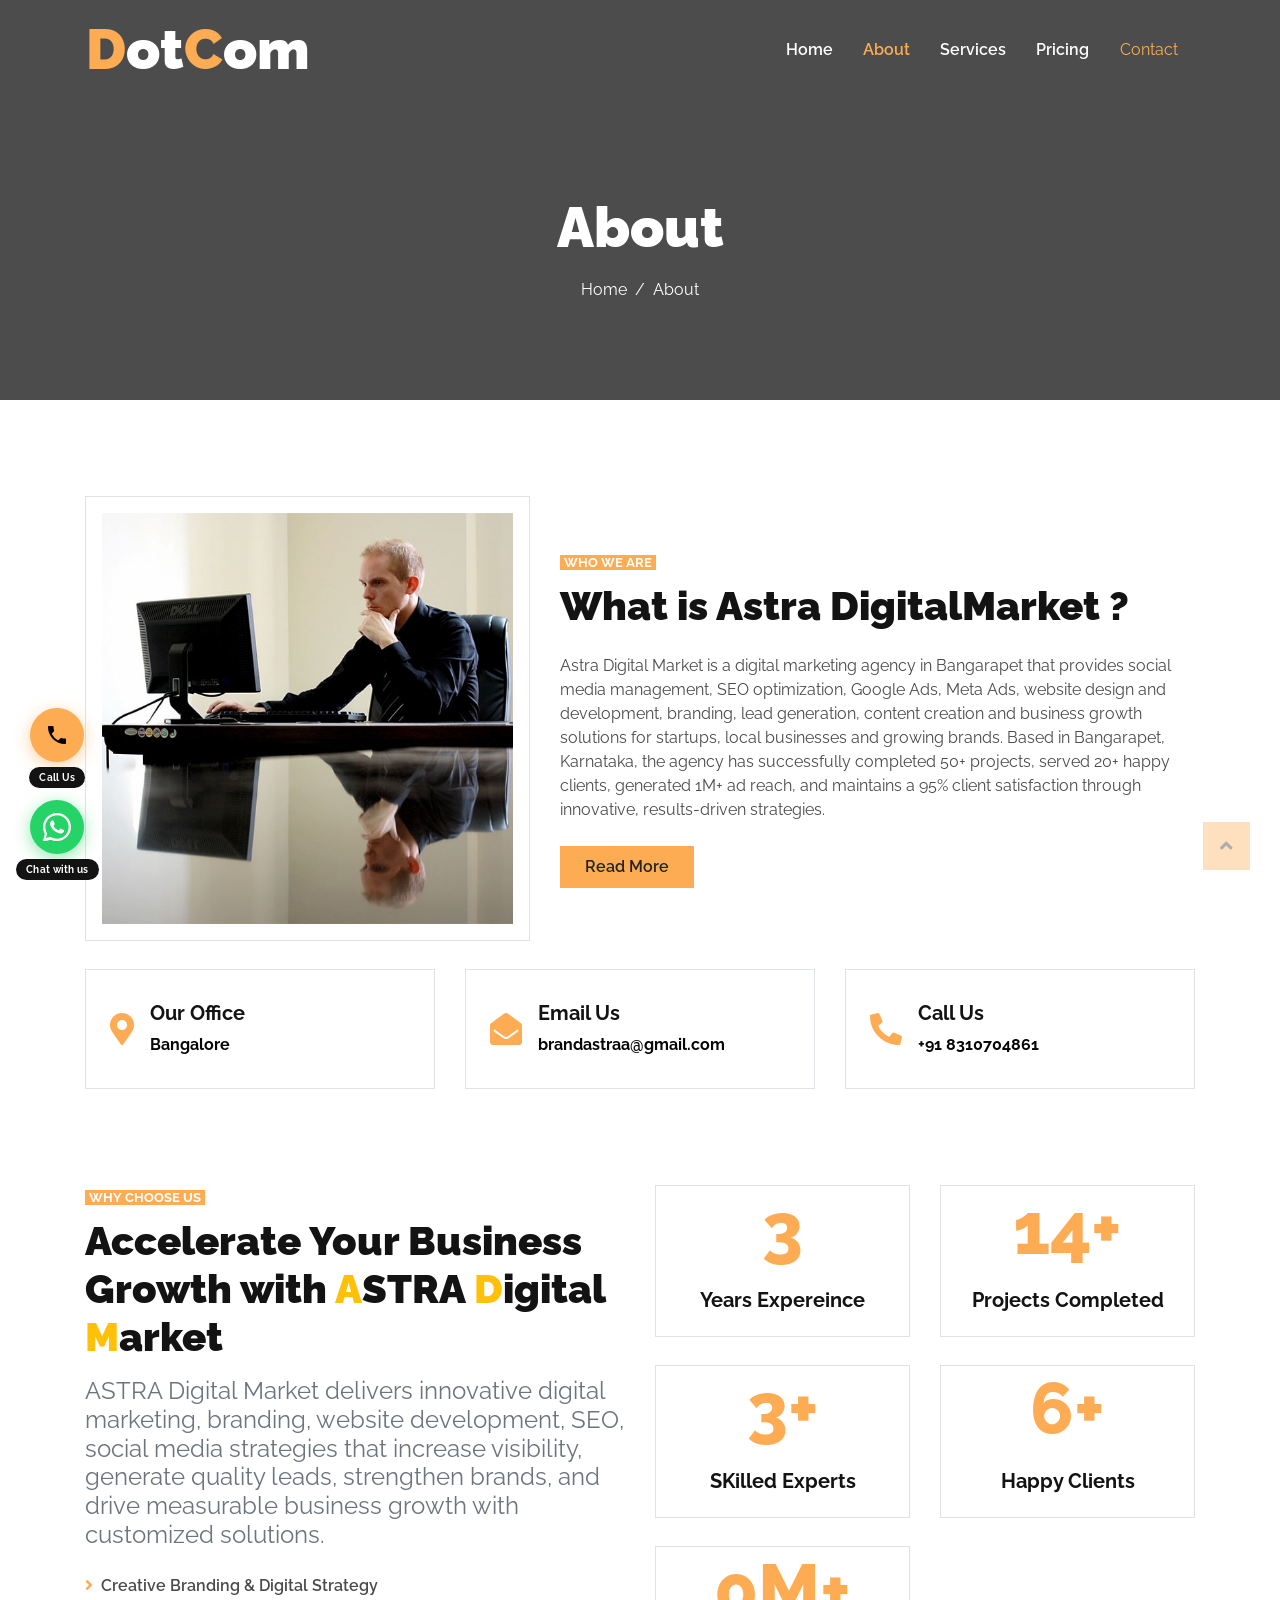
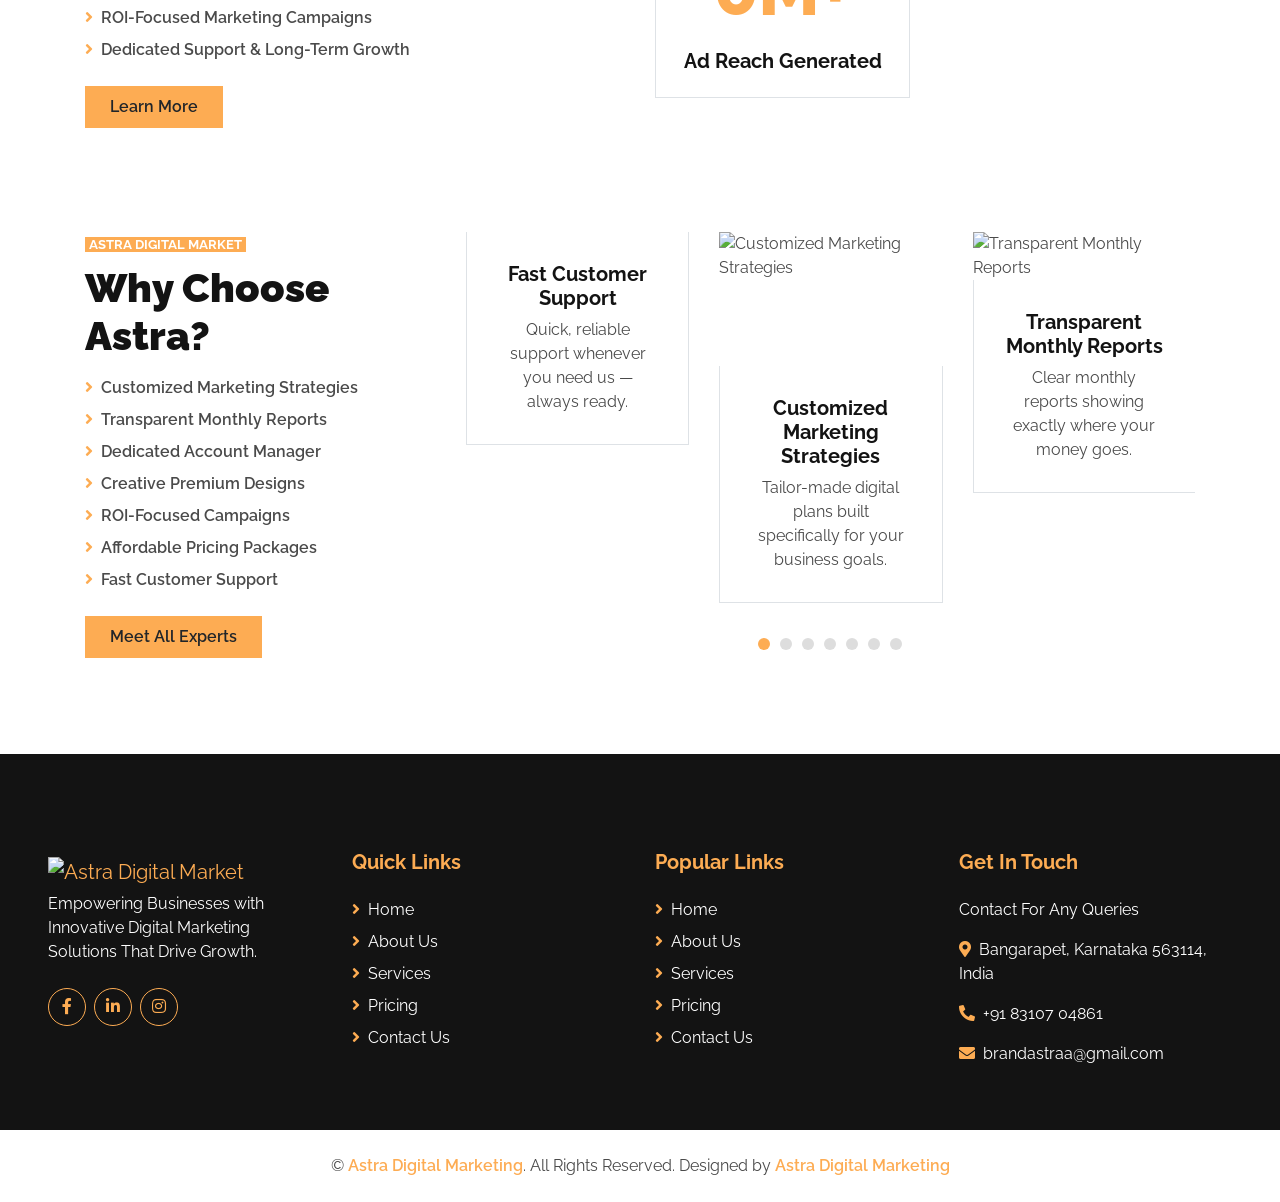
==== commit 1ebb253a: "Describe today's work" ====
--- a/about.html
+++ b/about.html
@@ -39,8 +39,8 @@
   <meta name="geo.placename" content="Bangarapet, Karnataka, India">
  
   <!-- ── FAVICON ── -->
-  <link rel="icon" type="image/png" href="img/astralogo.png">
-  <link rel="apple-touch-icon" href="img/astralogo.png">
+  <link rel="icon" type="image/png" href="https://github.com/Akshay-appu/Astradigitalmarket/blob/main/www.digimarkagency.com/images/icon-512.png?raw=true">
+  <link rel="apple-touch-icon" href="https://github.com/Akshay-appu/Astradigitalmarket/blob/main/www.digimarkagency.com/images/icon-512.png?raw=true">
  
   <!-- ── JSON-LD: AboutPage ── -->
   <script type="application/ld+json">
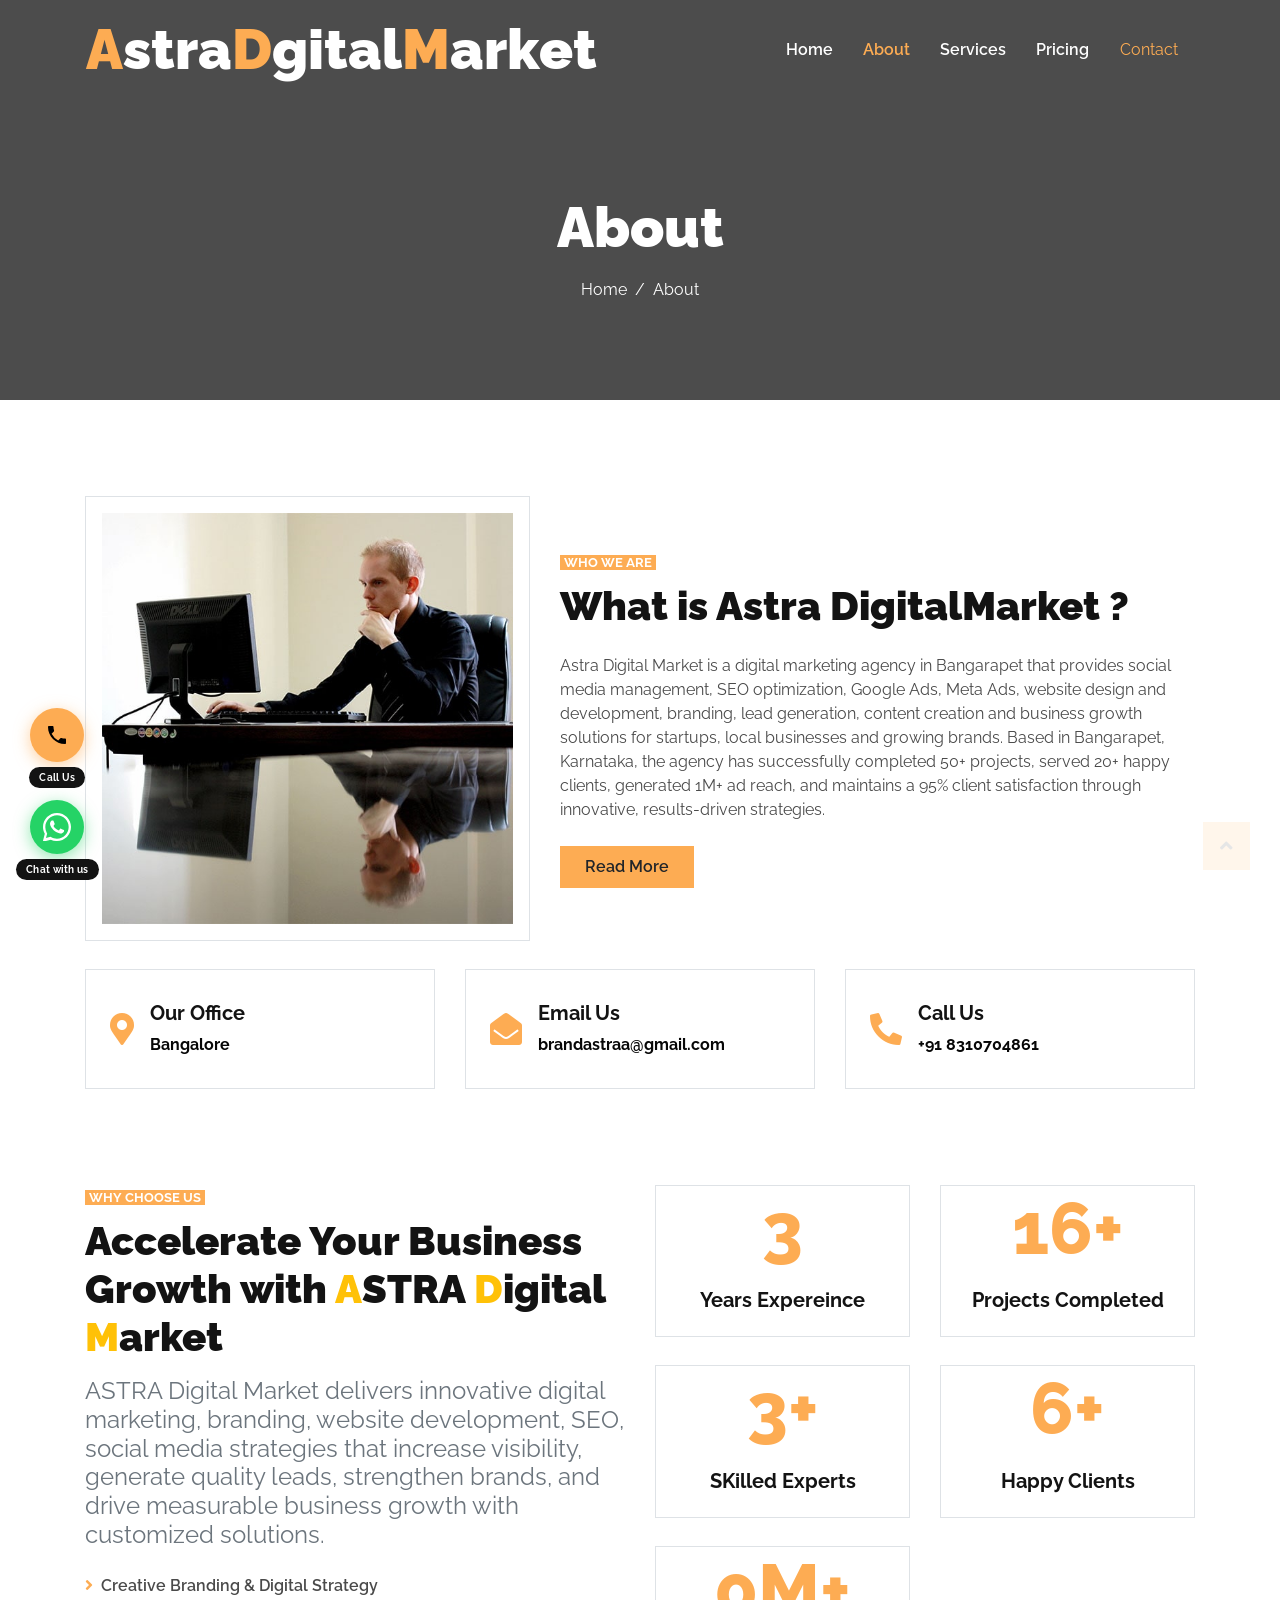
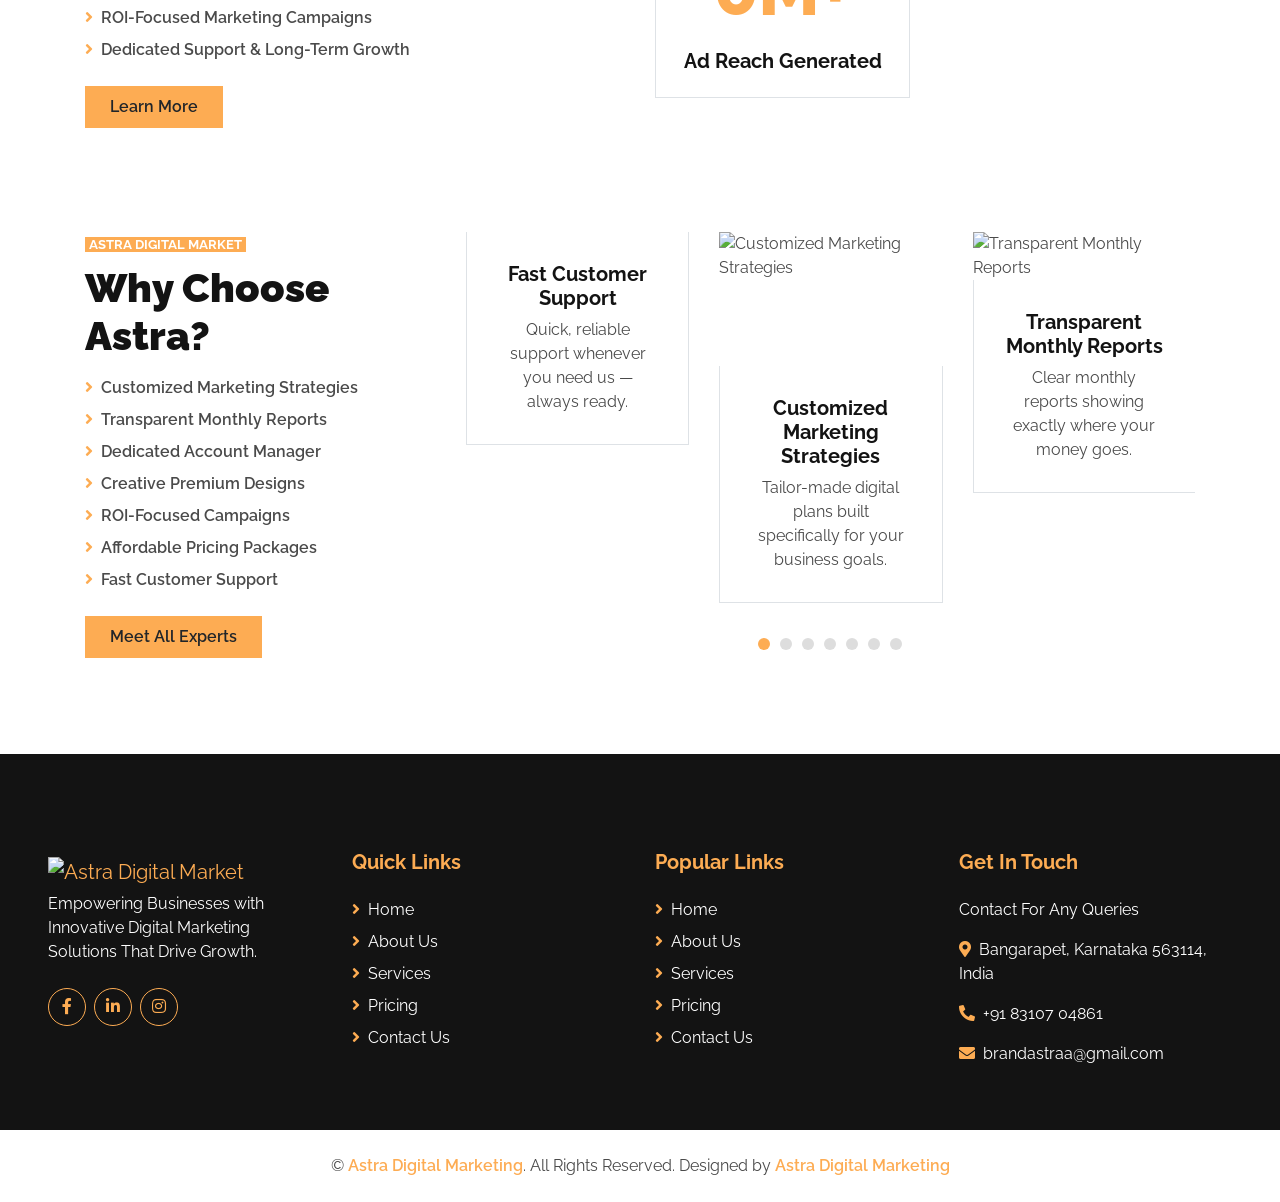
==== commit 404f0bf4: "Describe today's work" ====
--- a/about.html
+++ b/about.html
@@ -84,7 +84,7 @@
         <div class="container-lg p-0">
             <nav class="navbar navbar-expand-lg bg-secondary navbar-dark">
                 <a href="index.html" class="navbar-brand">
-                    <h1 class="m-0 text-white display-4"><span class="text-primary">D</span>ot<span class="text-primary">C</span>om</h1>
+                    <h1 class="m-0 text-white display-4"><span class="text-primary">A</span>stra<span class="text-primary">D</span>gital<span class="text-primary">M</span>arket</h1>
                 </a>
                 <button type="button" class="navbar-toggler" data-toggle="collapse" data-target="#navbarCollapse">
                     <span class="navbar-toggler-icon"></span>
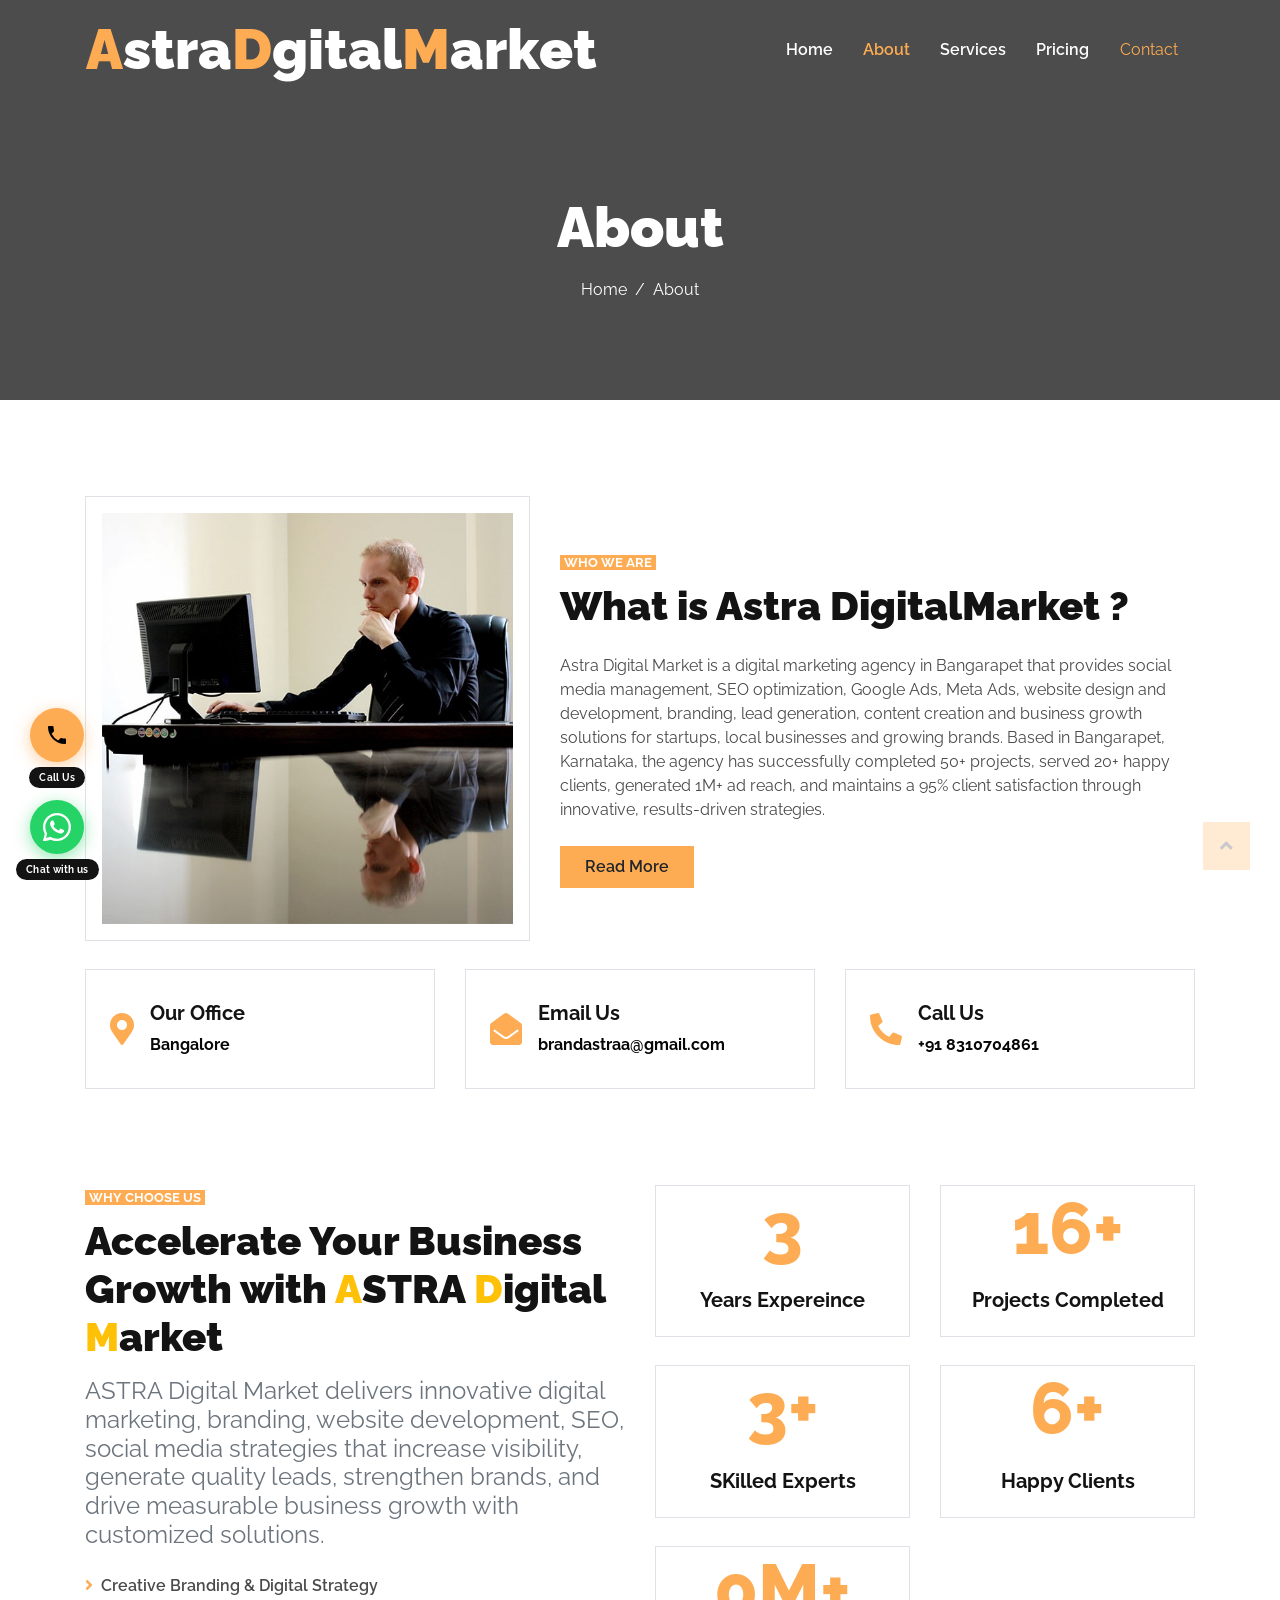
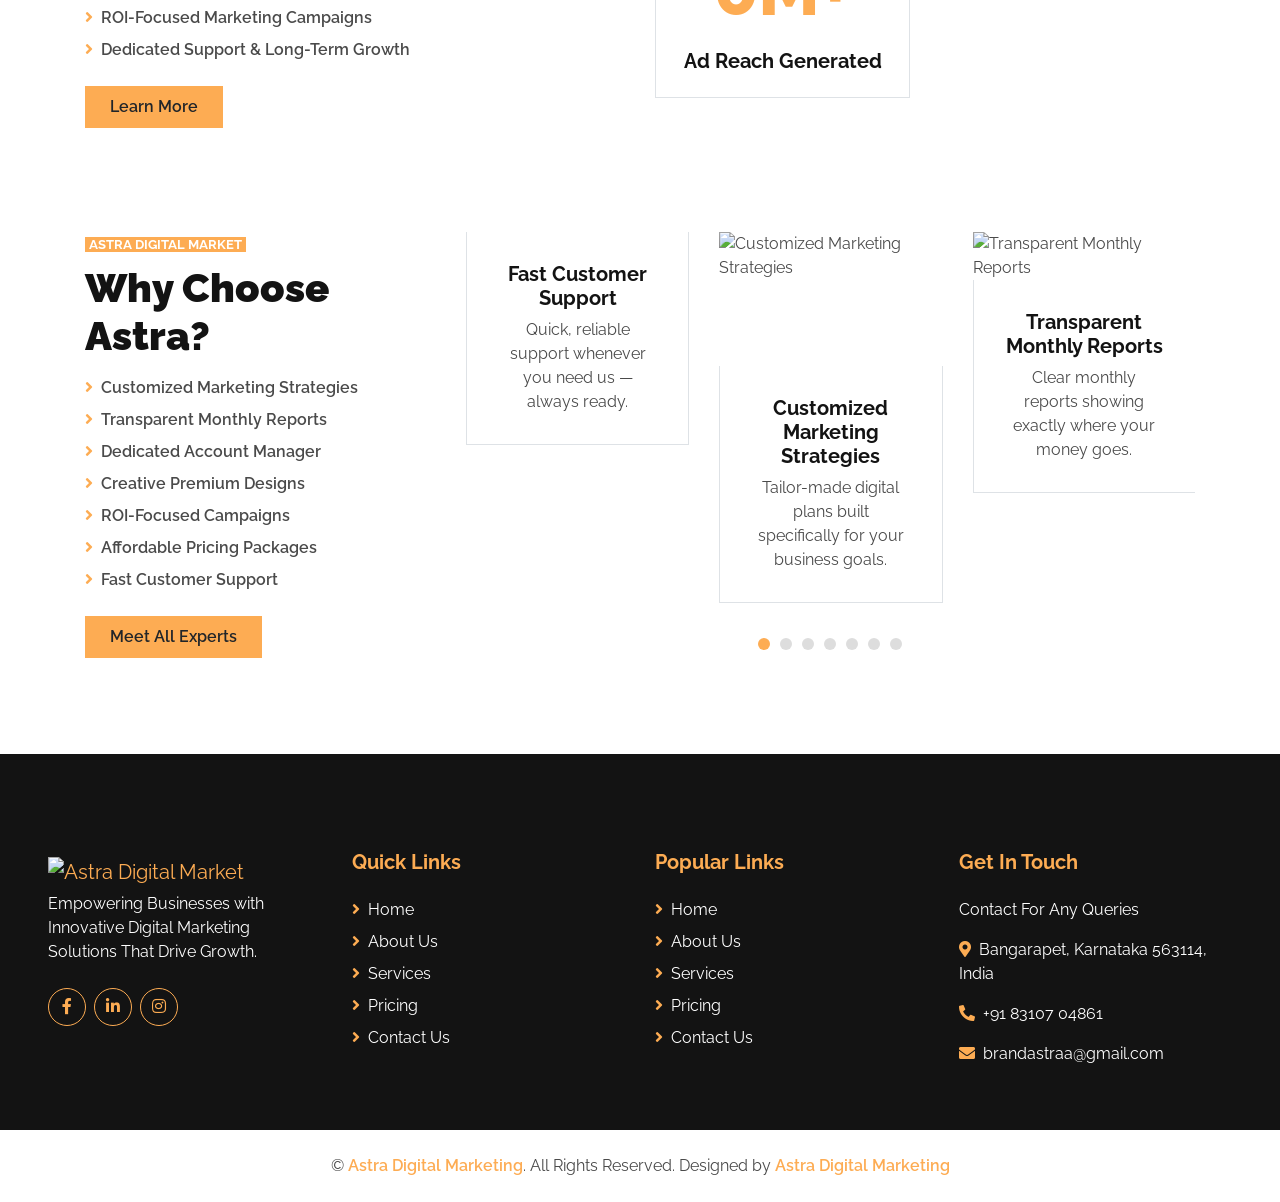
==== commit 2de28d1c: "Describe today's work" ====
--- a/about.html
+++ b/about.html
@@ -251,13 +251,13 @@
                         <div class="team-item">
                             <div class="position-relative">
                                 <img class="img-fluid w-100" src="https://github.com/Akshay-appu/Astradigitalmarket/blob/main/www.digimarkagency.com/images/Customized%20Marketing%20Strategies.png?raw=true" alt="Customized Marketing Strategies" width="500" height="300">
-                                <div class="team-overlay position-absolute d-flex align-items-center justify-content-center m-3">
+                                <!-- <div class="team-overlay position-absolute d-flex align-items-center justify-content-center m-3">
                                     <div class="d-flex align-items-center justify-content-start">
                                         <a class="btn btn-outline-secondary rounded-circle text-center mr-2 px-0" style="width: 38px; height: 38px;" href="#"><i class="fab fa-twitter"></i></a>
                                         <a class="btn btn-outline-secondary rounded-circle text-center mr-2 px-0" style="width: 38px; height: 38px;" href="#"><i class="fab fa-facebook-f"></i></a>
                                         <a class="btn btn-outline-secondary rounded-circle text-center px-0" style="width: 38px; height: 38px;" href="#"><i class="fab fa-linkedin-in"></i></a>
                                     </div>
-                                </div>
+                                </div> -->
                             </div>
                             <div class="border border-top-0 text-center" style="padding: 30px;">
                                 <h5 class="font-weight-bold"> Customized Marketing Strategies</h5>
@@ -267,13 +267,13 @@
                         <div class="team-item">
                             <div class="position-relative">
                                 <img class="img-fluid w-100" src="https://github.com/Akshay-appu/ASTRA/blob/main/img/Transparent%20Monthly%20Reports.png?raw=true" alt="Transparent Monthly Reports">
-                                <div class="team-overlay position-absolute d-flex align-items-center justify-content-center m-3">
+                                <!-- <div class="team-overlay position-absolute d-flex align-items-center justify-content-center m-3">
                                     <div class="d-flex align-items-center justify-content-start">
                                         <a class="btn btn-outline-secondary rounded-circle text-center mr-2 px-0" style="width: 38px; height: 38px;" href="#"><i class="fab fa-twitter"></i></a>
                                         <a class="btn btn-outline-secondary rounded-circle text-center mr-2 px-0" style="width: 38px; height: 38px;" href="#"><i class="fab fa-facebook-f"></i></a>
                                         <a class="btn btn-outline-secondary rounded-circle text-center px-0" style="width: 38px; height: 38px;" href="#"><i class="fab fa-linkedin-in"></i></a>
                                     </div>
-                                </div>
+                                </div> -->
                             </div>
                             <div class="border border-top-0 text-center" style="padding: 30px;">
                                 <h5 class="font-weight-bold">Transparent Monthly Reports</h5>
@@ -283,13 +283,13 @@
                         <div class="team-item">
                             <div class="position-relative">
                                 <img class="img-fluid w-100" src="https://github.com/Akshay-appu/ASTRA/blob/main/img/Dedicated%20Account%20Manager.png?raw=true" alt=" Dedicated Account Manager">
-                                <div class="team-overlay position-absolute d-flex align-items-center justify-content-center m-3">
+                                <!-- <div class="team-overlay position-absolute d-flex align-items-center justify-content-center m-3">
                                     <div class="d-flex align-items-center justify-content-start">
                                         <a class="btn btn-outline-secondary rounded-circle text-center mr-2 px-0" style="width: 38px; height: 38px;" href="#"><i class="fab fa-twitter"></i></a>
                                         <a class="btn btn-outline-secondary rounded-circle text-center mr-2 px-0" style="width: 38px; height: 38px;" href="#"><i class="fab fa-facebook-f"></i></a>
                                         <a class="btn btn-outline-secondary rounded-circle text-center px-0" style="width: 38px; height: 38px;" href="#"><i class="fab fa-linkedin-in"></i></a>
                                     </div>
-                                </div>
+                                </div> -->
                             </div>
                             <div class="border border-top-0 text-center" style="padding: 30px;">
                                 <h5 class="font-weight-bold">Dedicated Account Manager</h5>
@@ -299,13 +299,13 @@
                         <div class="team-item">
                             <div class="position-relative">
                                 <img class="img-fluid w-100" src="https://github.com/Akshay-appu/ASTRA/blob/main/img/Creative%20Premium%20Designs.png?raw=true" alt="Creative Premium Designs">
-                                <div class="team-overlay position-absolute d-flex align-items-center justify-content-center m-3">
+                                <!-- <div class="team-overlay position-absolute d-flex align-items-center justify-content-center m-3">
                                     <div class="d-flex align-items-center justify-content-start">
                                         <a class="btn btn-outline-secondary rounded-circle text-center mr-2 px-0" style="width: 38px; height: 38px;" href="#"><i class="fab fa-twitter"></i></a>
                                         <a class="btn btn-outline-secondary rounded-circle text-center mr-2 px-0" style="width: 38px; height: 38px;" href="#"><i class="fab fa-facebook-f"></i></a>
                                         <a class="btn btn-outline-secondary rounded-circle text-center px-0" style="width: 38px; height: 38px;" href="#"><i class="fab fa-linkedin-in"></i></a>
                                     </div>
-                                </div>
+                                </div> -->
                             </div>
                             <div class="border border-top-0 text-center" style="padding: 30px;">
                                 <h5 class="font-weight-bold">Creative Premium Designs</h5>
@@ -315,13 +315,13 @@
                         <div class="team-item">
                             <div class="position-relative">
                                 <img class="img-fluid w-100" src="https://github.com/Akshay-appu/ASTRA/blob/main/img/Affordable%20Pricing%20Packages.png?raw=true" alt="Affordable Pricing Packages">
-                                <div class="team-overlay position-absolute d-flex align-items-center justify-content-center m-3">
+                                <!-- <div class="team-overlay position-absolute d-flex align-items-center justify-content-center m-3">
                                     <div class="d-flex align-items-center justify-content-start">
                                         <a class="btn btn-outline-secondary rounded-circle text-center mr-2 px-0" style="width: 38px; height: 38px;" href="#"><i class="fab fa-twitter"></i></a>
                                         <a class="btn btn-outline-secondary rounded-circle text-center mr-2 px-0" style="width: 38px; height: 38px;" href="#"><i class="fab fa-facebook-f"></i></a>
                                         <a class="btn btn-outline-secondary rounded-circle text-center px-0" style="width: 38px; height: 38px;" href="#"><i class="fab fa-linkedin-in"></i></a>
                                     </div>
-                                </div>
+                                </div> -->
                             </div>
                             <div class="border border-top-0 text-center" style="padding: 30px;">
                                 <h5 class="font-weight-bold">Affordable Pricing Packages</h5>
@@ -331,13 +331,13 @@
                         <div class="team-item">
                             <div class="position-relative">
                                 <img class="img-fluid w-100" src="https://github.com/Akshay-appu/ASTRA/blob/main/img/ROI-Focused%20Campaigns.png?raw=true" alt="ROI-Focused Campaigns">
-                                <div class="team-overlay position-absolute d-flex align-items-center justify-content-center m-3">
+                                <!-- <div class="team-overlay position-absolute d-flex align-items-center justify-content-center m-3">
                                     <div class="d-flex align-items-center justify-content-start">
                                         <a class="btn btn-outline-secondary rounded-circle text-center mr-2 px-0" style="width: 38px; height: 38px;" href="#"><i class="fab fa-twitter"></i></a>
                                         <a class="btn btn-outline-secondary rounded-circle text-center mr-2 px-0" style="width: 38px; height: 38px;" href="#"><i class="fab fa-facebook-f"></i></a>
                                         <a class="btn btn-outline-secondary rounded-circle text-center px-0" style="width: 38px; height: 38px;" href="#"><i class="fab fa-linkedin-in"></i></a>
                                     </div>
-                                </div>
+                                </div> -->
                             </div>
                             <div class="border border-top-0 text-center" style="padding: 30px;">
                                 <h5 class="font-weight-bold">ROI-Focused Campaigns</h5>
@@ -347,13 +347,13 @@
                         <div class="team-item">
                             <div class="position-relative">
                                 <img class="img-fluid w-100" src="https://github.com/Akshay-appu/ASTRA/blob/main/img/Fast%20Customer%20Support.png?raw=true" alt="">
-                                <div class="team-overlay position-absolute d-flex align-items-center justify-content-center m-3">
-                                    <div class="d-flex align-items-center justify-content-start">
+                                <!-- <div class="team-overlay position-absolute d-flex align-items-center justify-content-center m-3"> -->
+                                    <!-- <div class="d-flex align-items-center justify-content-start">
                                         <a class="btn btn-outline-secondary rounded-circle text-center mr-2 px-0" style="width: 38px; height: 38px;" href="#"><i class="fab fa-twitter"></i></a>
                                         <a class="btn btn-outline-secondary rounded-circle text-center mr-2 px-0" style="width: 38px; height: 38px;" href="#"><i class="fab fa-facebook-f"></i></a>
                                         <a class="btn btn-outline-secondary rounded-circle text-center px-0" style="width: 38px; height: 38px;" href="#"><i class="fab fa-linkedin-in"></i></a>
                                     </div>
-                                </div>
+                                </div> -->
                             </div>
                             <div class="border border-top-0 text-center" style="padding: 30px;">
                                 <h5 class="font-weight-bold">Fast Customer Support</h5>
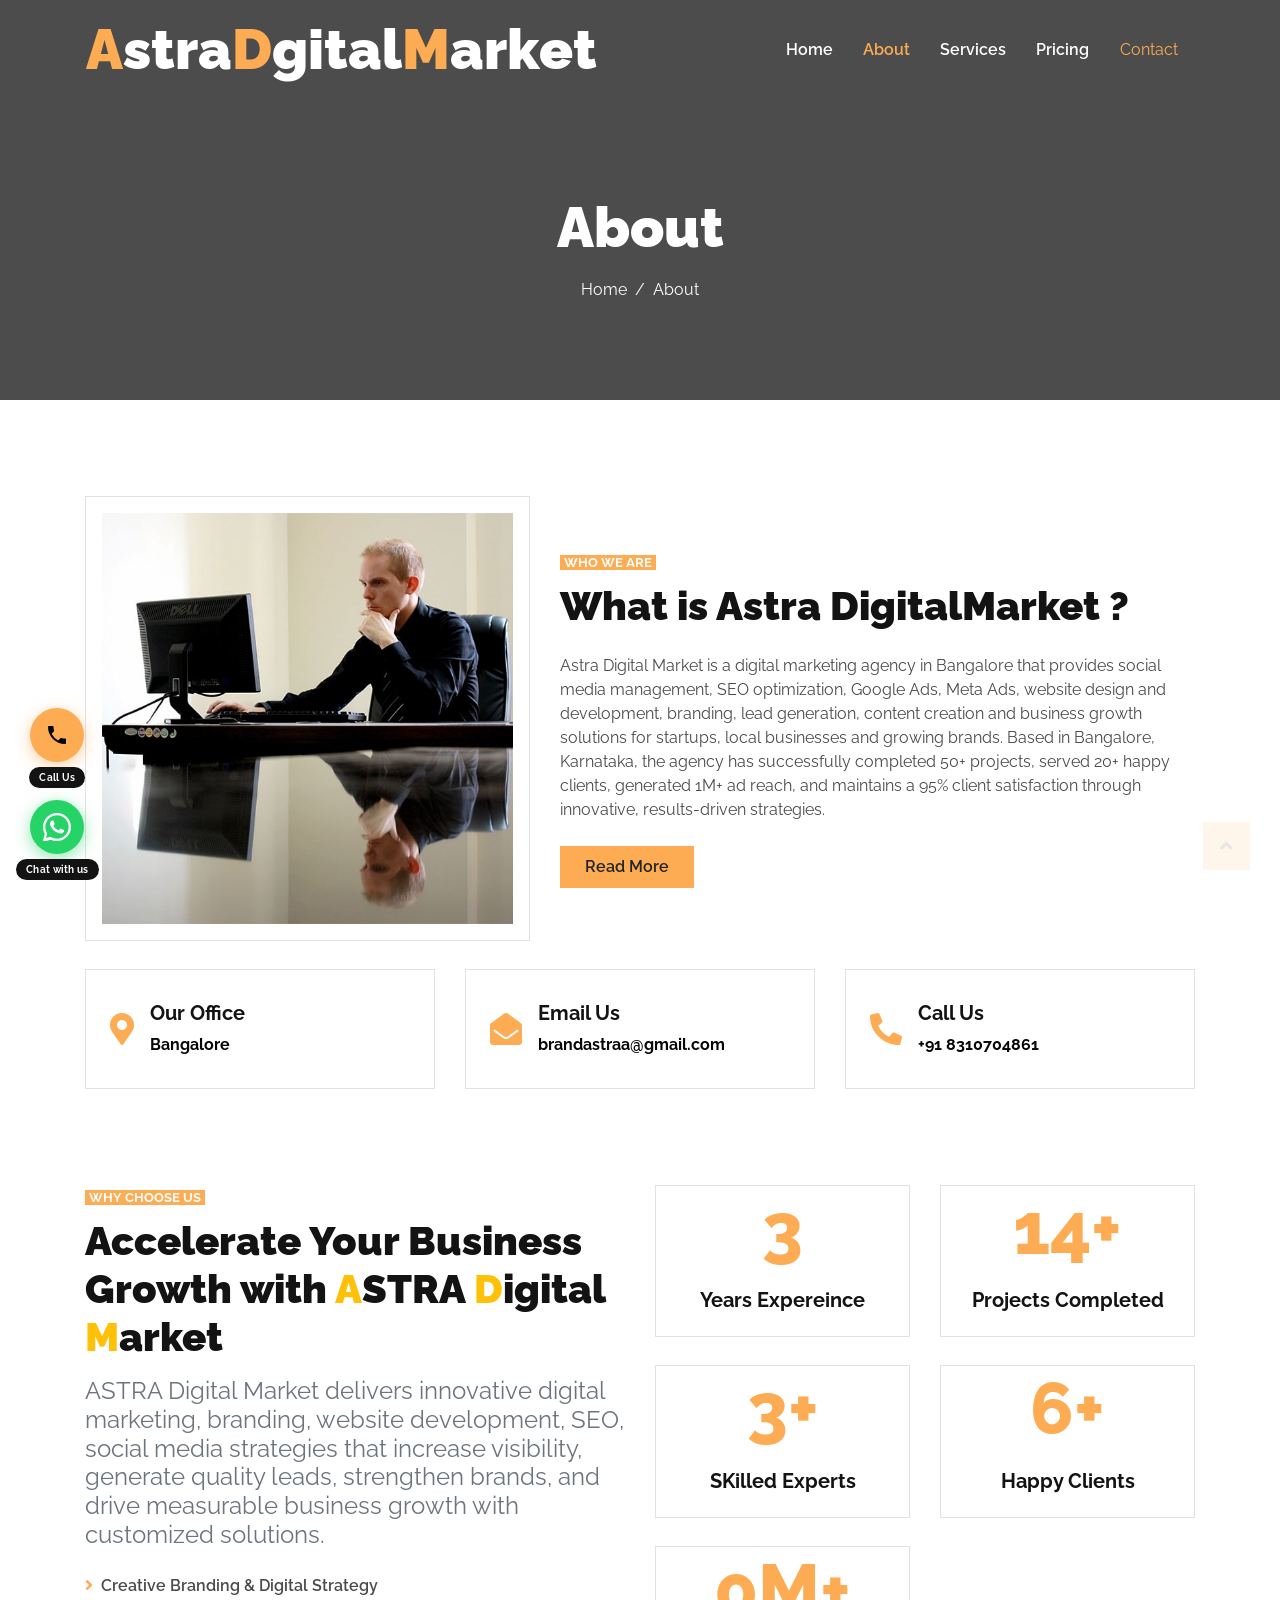
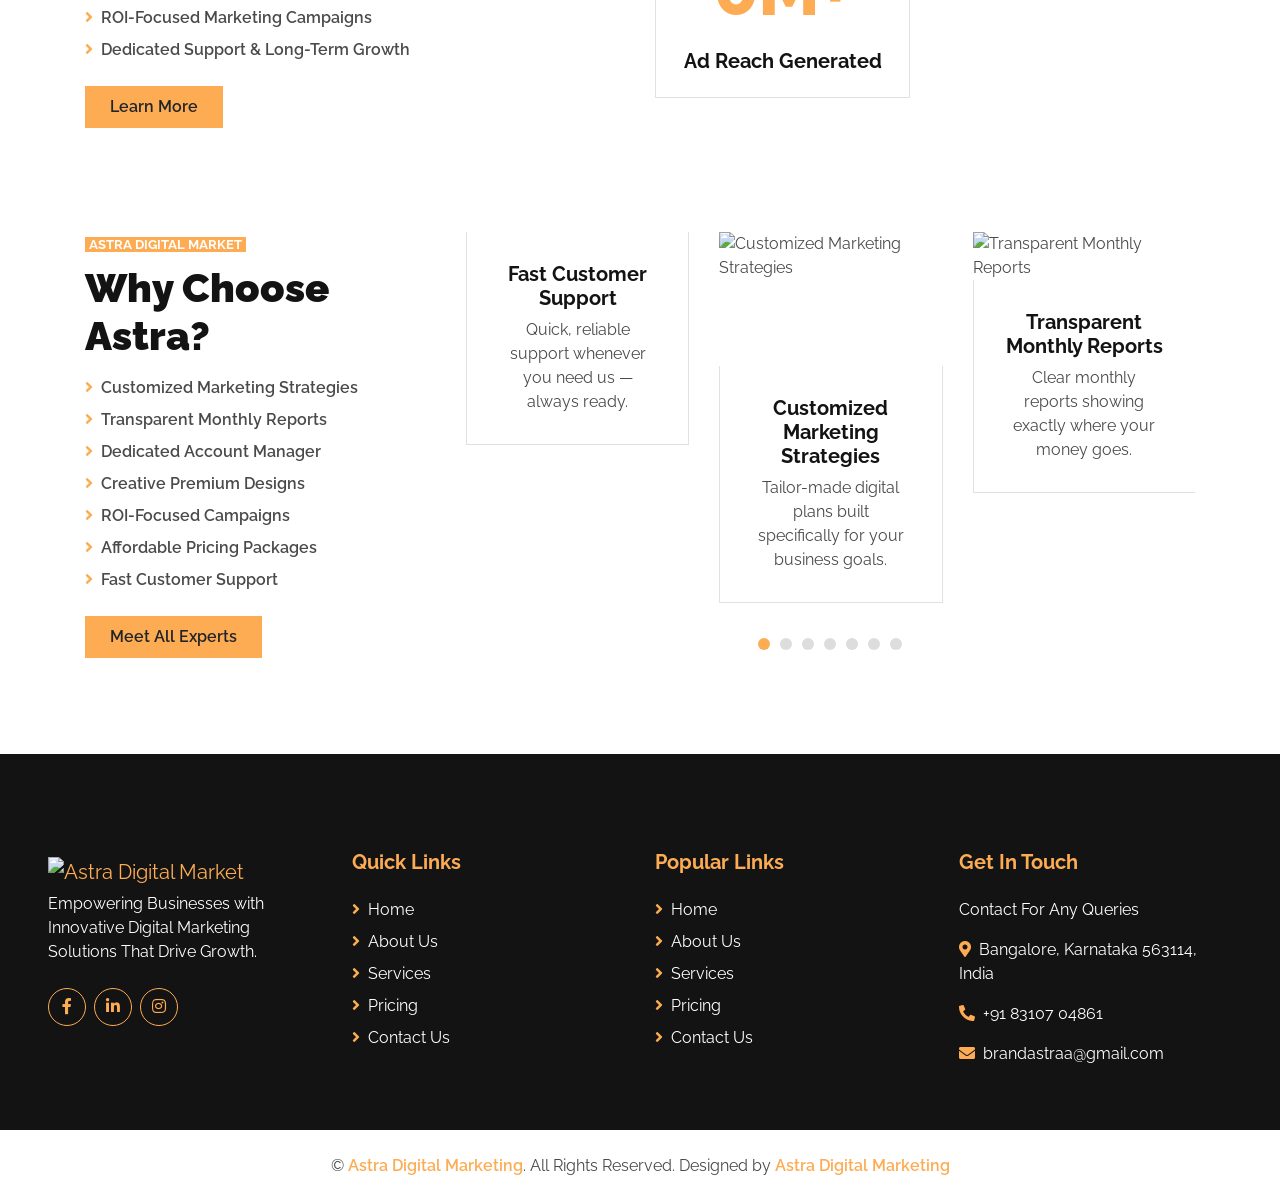
==== commit 6183577c: "Describe today's work" ====
--- a/about.html
+++ b/about.html
@@ -12,9 +12,9 @@
   <meta name="viewport" content="width=device-width, initial-scale=1.0">
  
   <!-- ── PRIMARY SEO ── -->
-  <title>About Us | Astra Digital Market — Digital Marketing Agency in Bangarapet</title>
-  <meta name="description" content="Learn about Astra Digital Market — a trusted digital marketing agency based in Bangarapet, Karnataka. Founded in 2020, we have helped 20+ businesses grow with SEO, Google Ads, Meta Ads, branding and social media marketing.">
-  <meta name="keywords" content="about Astra Digital Market, digital marketing agency Bangarapet, who is Astra Digital Market, best marketing agency Karnataka, trusted digital agency Kolar, digital marketing team Bangarapet">
+  <title>About Us | Astra Digital Market — Digital Marketing Agency in Bangalore</title>
+  <meta name="description" content="Learn about Astra Digital Market — a trusted digital marketing agency based in Bangalore, Karnataka. Founded in 2020, we have helped 20+ businesses grow with SEO, Google Ads, Meta Ads, branding and social media marketing.">
+  <meta name="keywords" content="about Astra Digital Market, digital marketing agency Bangalore, who is Astra Digital Market, best marketing agency Karnataka, trusted digital agency Kolar, digital marketing team Bangalore">
   <meta name="author" content="Astra Digital Market">
   <meta name="robots" content="index, follow">
   <link rel="canonical" href="https://www.astradigitalmarket.in/about.html">
@@ -22,8 +22,8 @@
   <!-- ── OPEN GRAPH ── -->
   <meta property="og:type" content="website">
   <meta property="og:site_name" content="Astra Digital Market">
-  <meta property="og:title" content="About Us | Astra Digital Market — Digital Marketing Agency in Bangarapet">
-  <meta property="og:description" content="We are a passionate team of digital marketing experts based in Bangarapet, Karnataka. 50+ projects delivered, 20+ happy clients, 95% satisfaction rate since 2020.">
+  <meta property="og:title" content="About Us | Astra Digital Market — Digital Marketing Agency in Bangalore">
+  <meta property="og:description" content="We are a passionate team of digital marketing experts based in Bangalore, Karnataka. 50+ projects delivered, 20+ happy clients, 95% satisfaction rate since 2020.">
   <meta property="og:url" content="https://www.astradigitalmarket.in/about.html">
   <meta property="og:image" content="https://www.astradigitalmarket.in/img/astralogo.png">
   <meta property="og:locale" content="en_IN">
@@ -31,12 +31,12 @@
   <!-- ── TWITTER CARD ── -->
   <meta name="twitter:card" content="summary_large_image">
   <meta name="twitter:title" content="About Us | Astra Digital Market">
-  <meta name="twitter:description" content="Trusted digital marketing agency in Bangarapet, Karnataka. 50+ projects, 20+ clients, 95% satisfaction since 2020.">
+  <meta name="twitter:description" content="Trusted digital marketing agency in Bangalore, Karnataka. 50+ projects, 20+ clients, 95% satisfaction since 2020.">
   <meta name="twitter:image" content="https://www.astradigitalmarket.in/img/astralogo.png">
  
   <!-- ── GEO ── -->
   <meta name="geo.region" content="IN-KA">
-  <meta name="geo.placename" content="Bangarapet, Karnataka, India">
+  <meta name="geo.placename" content="Bangalore, Karnataka, India">
  
   <!-- ── FAVICON ── -->
   <link rel="icon" type="image/png" href="https://github.com/Akshay-appu/Astradigitalmarket/blob/main/www.digimarkagency.com/images/icon-512.png?raw=true">
@@ -49,7 +49,7 @@
     "@type": "AboutPage",
     "name": "About Astra Digital Market",
     "url": "https://www.astradigitalmarket.in/about.html",
-    "description": "Astra Digital Market is a digital marketing agency founded in 2020 in Bangarapet, Karnataka. We specialize in SEO, Google Ads, Meta Ads, Social Media Marketing, Website Design and Lead Generation.",
+    "description": "Astra Digital Market is a digital marketing agency founded in 2020 in Bangalore, Karnataka. We specialize in SEO, Google Ads, Meta Ads, Social Media Marketing, Website Design and Lead Generation.",
     "publisher": {
       "@type": "Organization",
       "name": "Astra Digital Market",
@@ -59,7 +59,7 @@
       "founders": [{"@type": "Person", "name": "Prabhu"}],
       "address": {
         "@type": "PostalAddress",
-        "addressLocality": "Bangarapet",
+        "addressLocality": "Bangalore",
         "addressRegion": "Karnataka",
         "postalCode": "563114",
         "addressCountry": "IN"
@@ -134,7 +134,7 @@
                 <div class="col-lg-7 mt-5 mt-lg-0">
                     <small class="bg-primary text-white text-uppercase font-weight-bold px-1">Who We Are</small>
                     <h1 class="mt-2 mb-4">What is Astra DigitalMarket ?</h1>
-                    <p class="mb-4">Astra Digital Market is a digital marketing agency in Bangarapet that provides social media management, SEO optimization, Google Ads, Meta Ads, website design and development, branding, lead generation, content creation and business growth solutions for startups, local businesses and growing brands. Based in Bangarapet, Karnataka, the agency has successfully completed 50+ projects, served 20+ happy clients, generated 1M+ ad reach, and maintains a 95% client satisfaction through innovative, results-driven strategies.</p>
+                    <p class="mb-4">Astra Digital Market is a digital marketing agency in Bangalore that provides social media management, SEO optimization, Google Ads, Meta Ads, website design and development, branding, lead generation, content creation and business growth solutions for startups, local businesses and growing brands. Based in Bangalore, Karnataka, the agency has successfully completed 50+ projects, served 20+ happy clients, generated 1M+ ad reach, and maintains a 95% client satisfaction through innovative, results-driven strategies.</p>
                     <a href="" class="btn btn-primary py-md-2 px-md-4 font-weight-semi-bold">Read More</a>
                 </div>        
 
@@ -409,7 +409,7 @@
             <div class="col-lg-3 col-md-6 mb-5">
                 <h5 class="font-weight-bold text-primary mb-4">Get In Touch</h5>
                 <p>Contact For Any Queries</p>
-                <p><i class="fa fa-map-marker-alt text-primary mr-2"></i>Bangarapet, Karnataka 563114, India</p>
+                <p><i class="fa fa-map-marker-alt text-primary mr-2"></i>Bangalore, Karnataka 563114, India</p>
                 <p><i class="fa fa-phone-alt text-primary mr-2"></i>+91 83107 04861</p>
                 <p><i class="fa fa-envelope text-primary mr-2"></i>brandastraa@gmail.com</p>
             </div>
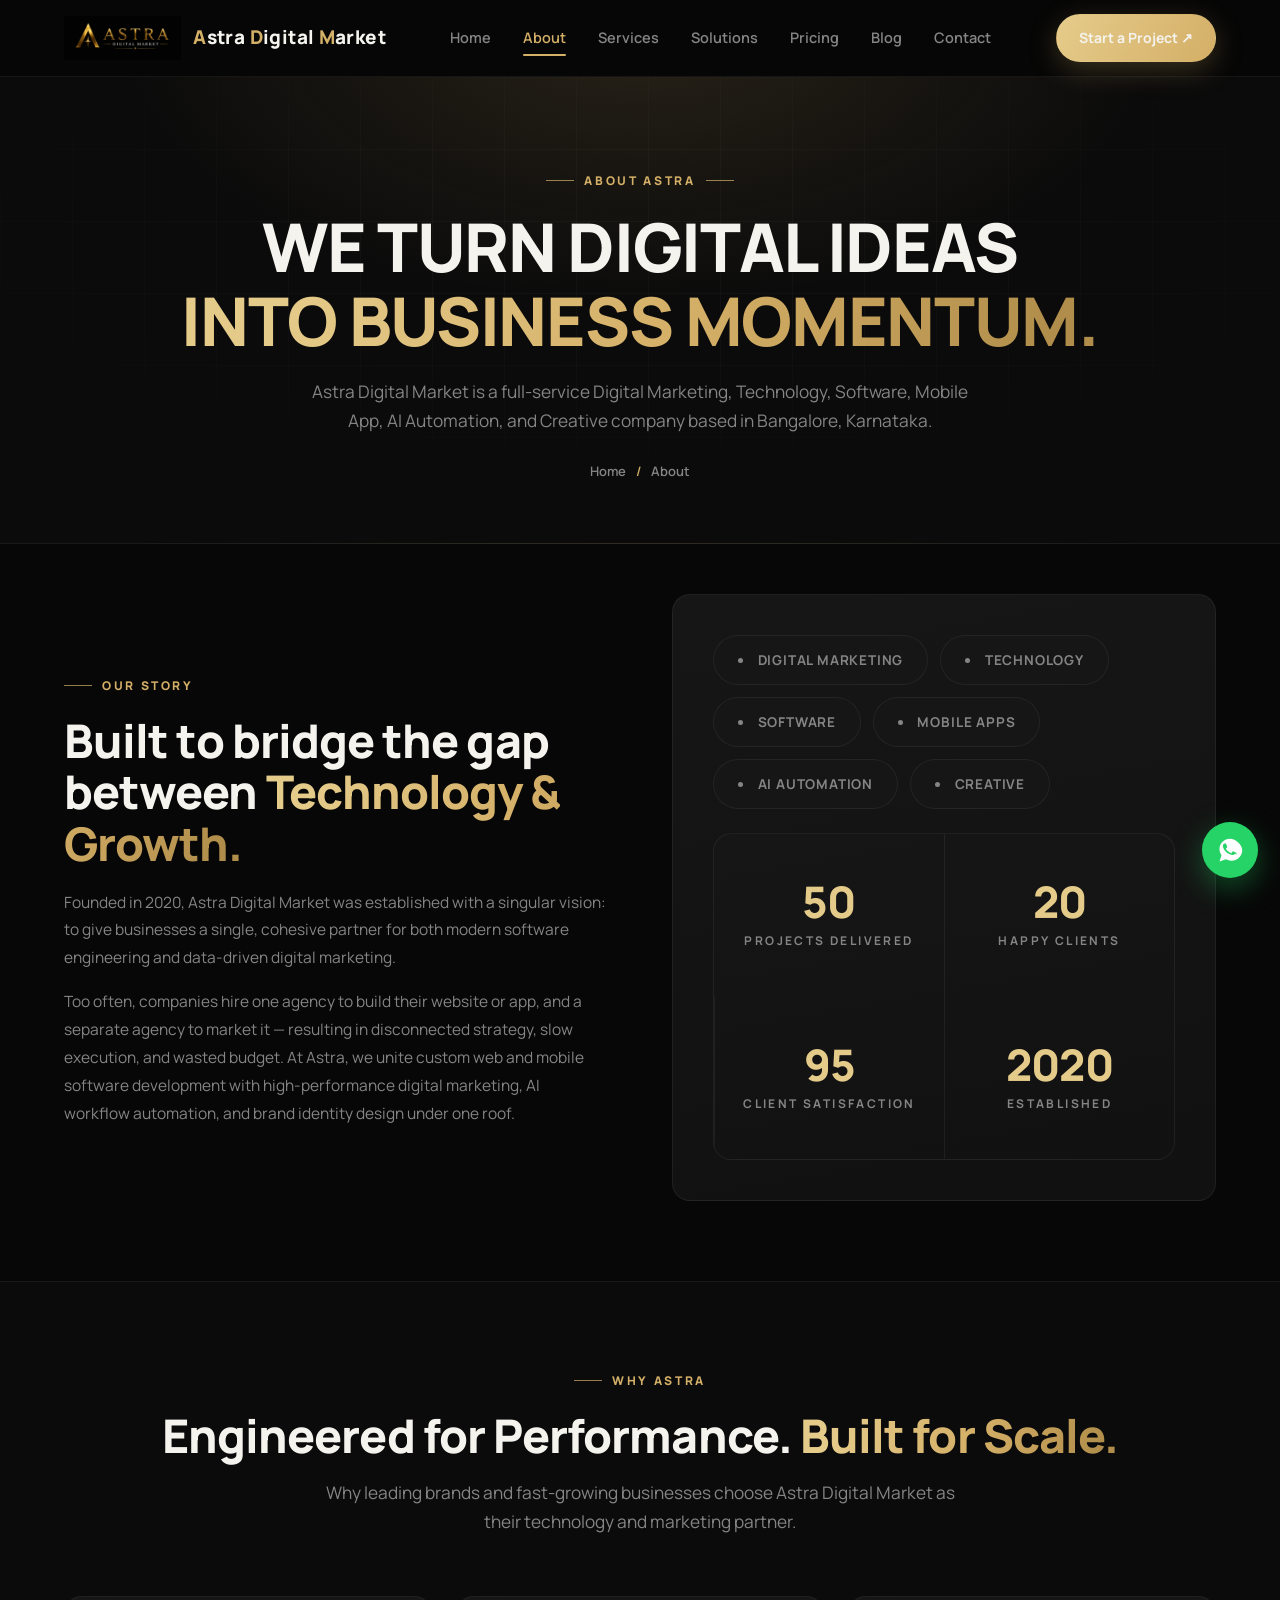
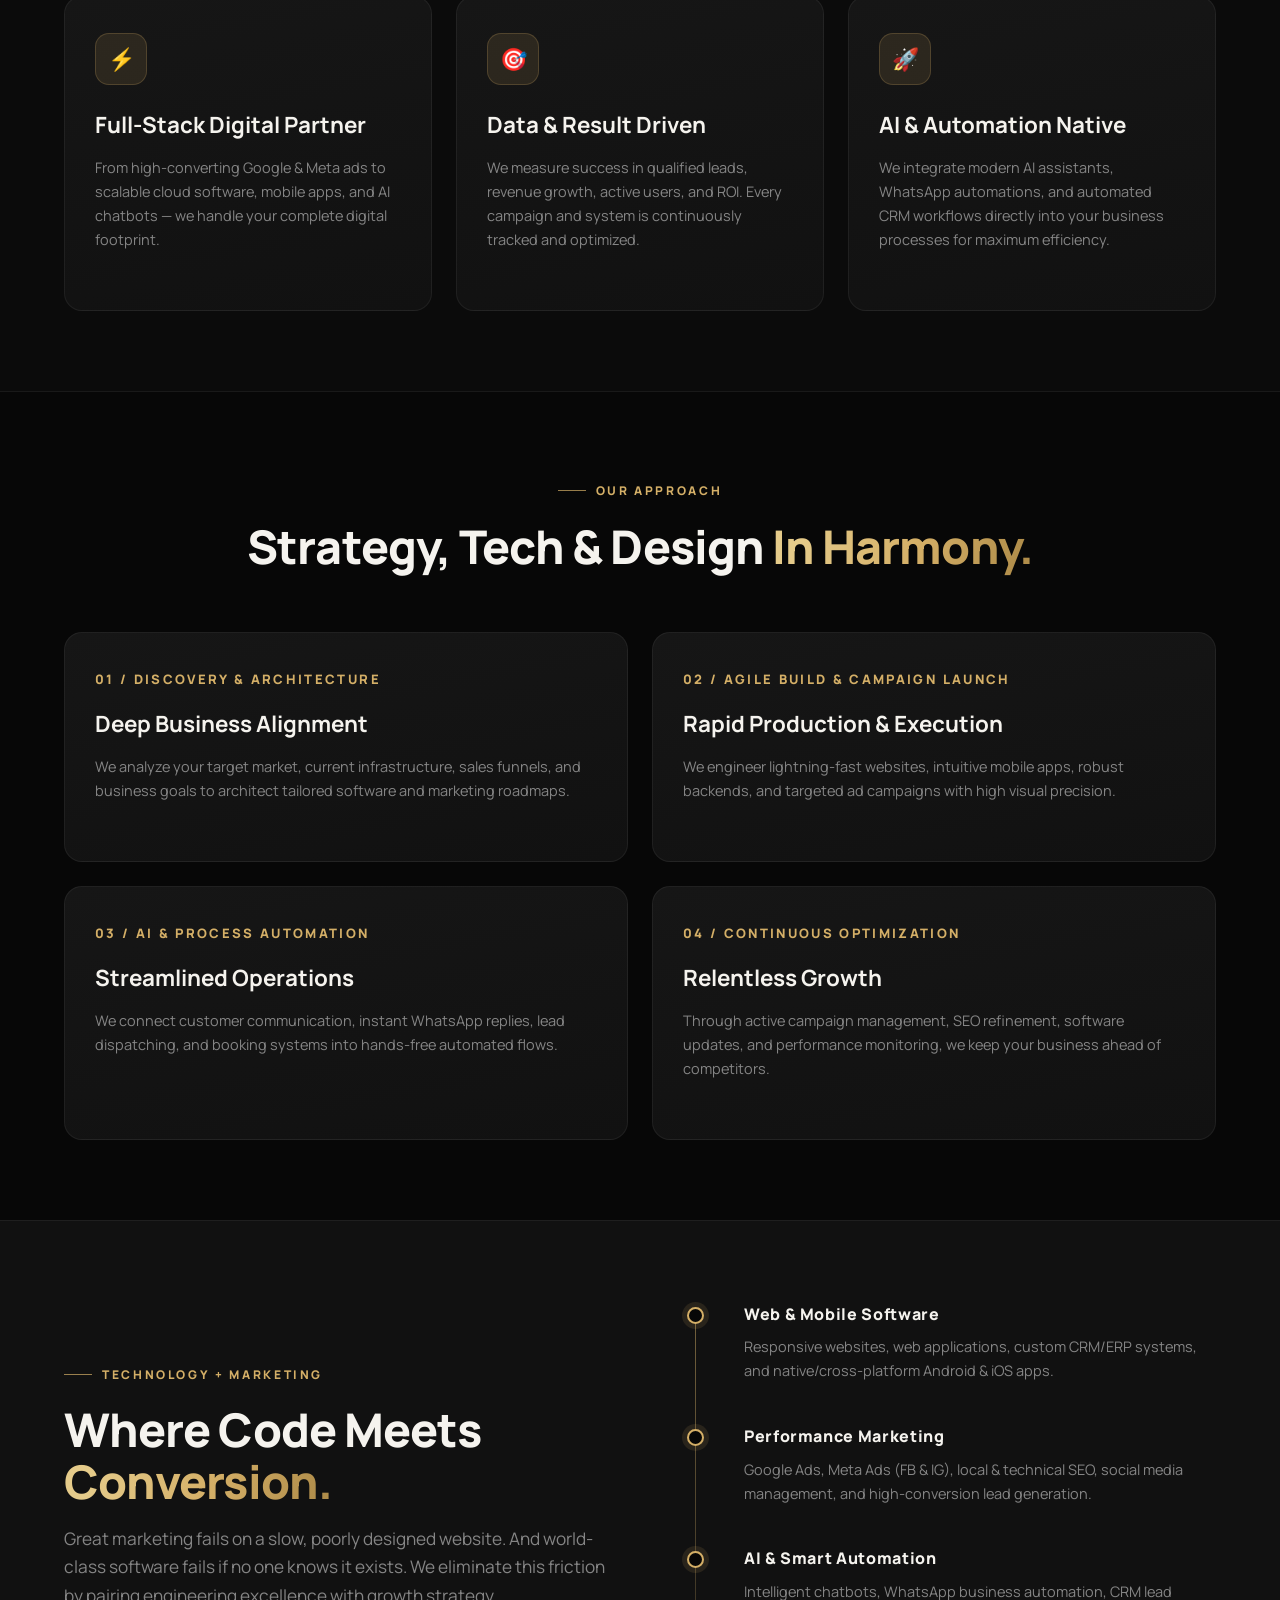
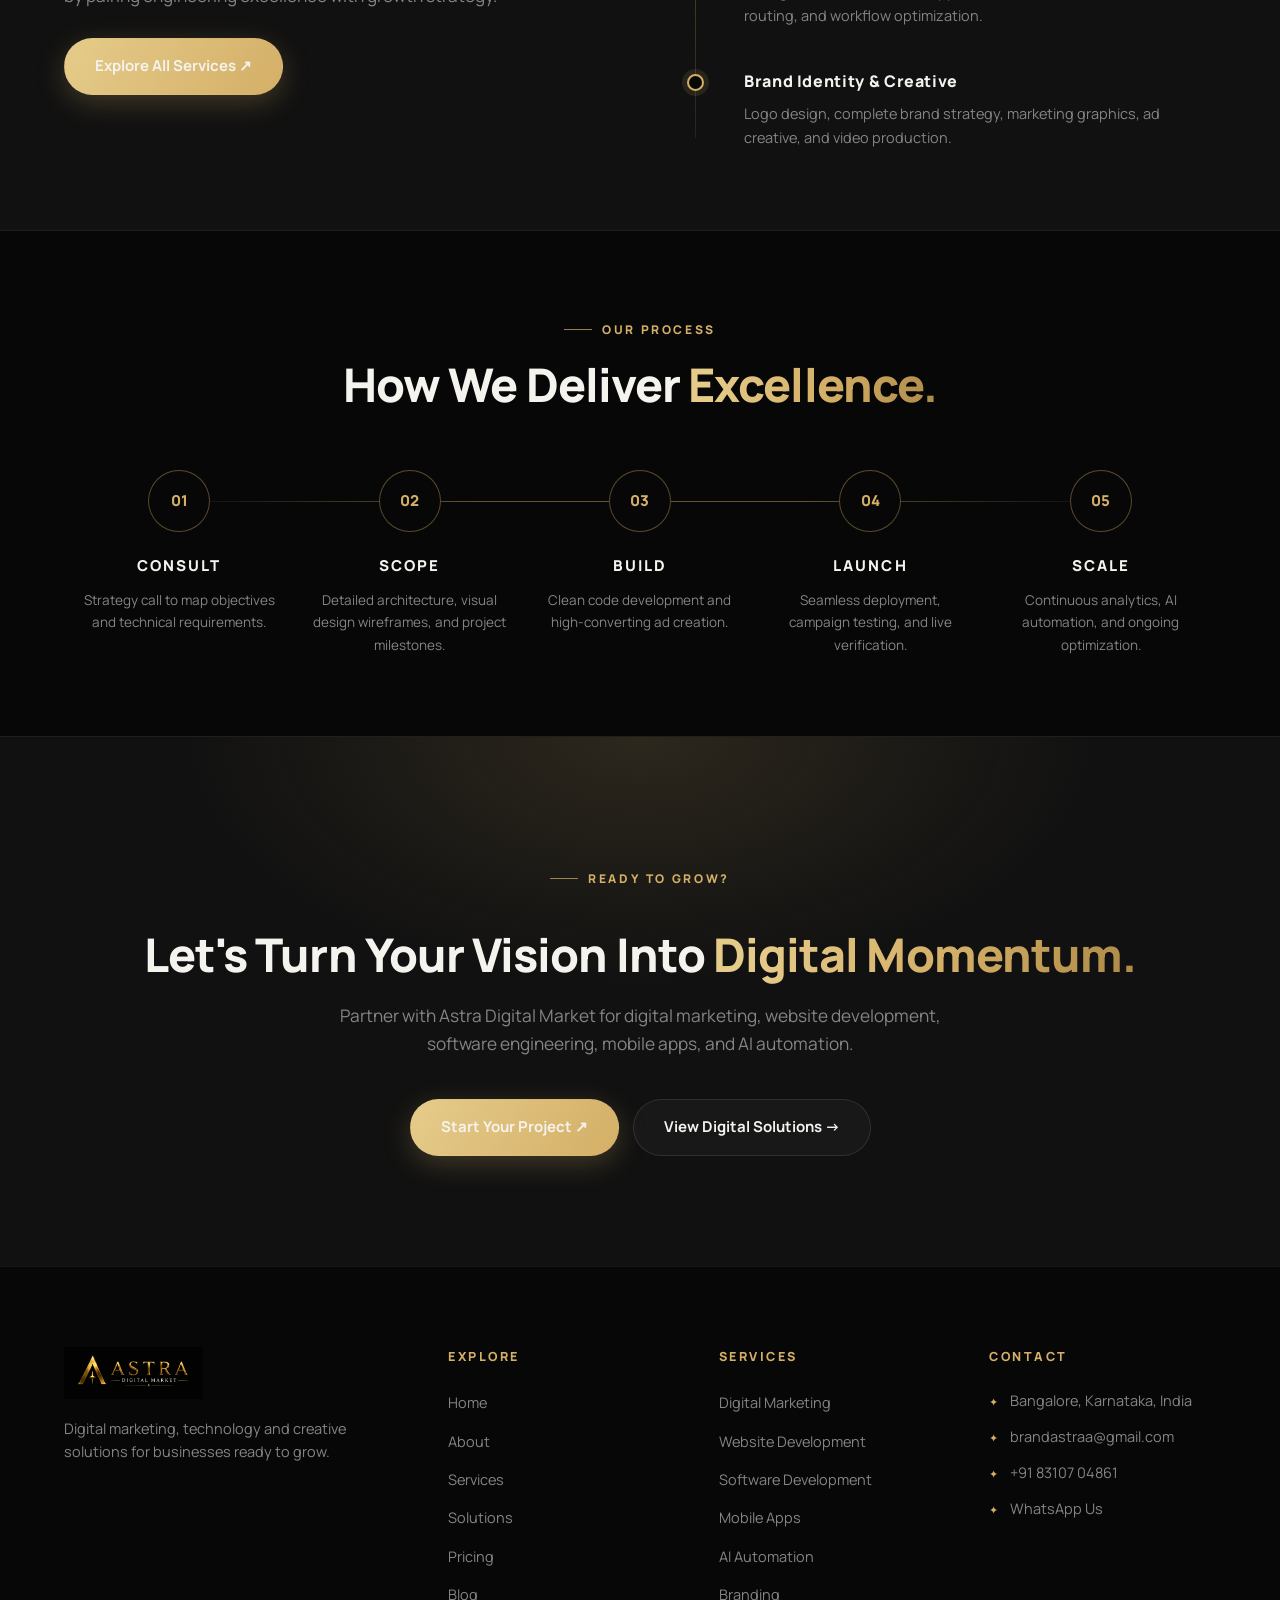
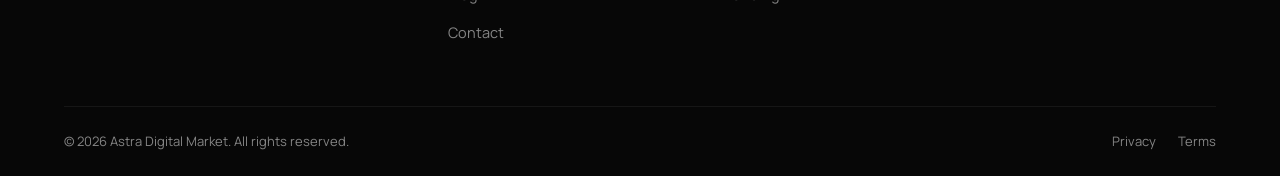
==== commit 4875a51e: "Redesign Astra Digital Market website UI" ====
--- a/about.html
+++ b/about.html
@@ -1,62 +1,50 @@
 <!DOCTYPE html>
 <html lang="en">
-
-
-    <!-- ================================================================
-     PAGE 2: about.html — ABOUT PAGE
-     Replace <head>...</head> with this entire block
-     ================================================================ -->
 <head>
   <meta charset="utf-8">
-  <meta http-equiv="X-UA-Compatible" content="IE=edge">
   <meta name="viewport" content="width=device-width, initial-scale=1.0">
- 
-  <!-- ── PRIMARY SEO ── -->
-  <title>About Us | Astra Digital Market — Digital Marketing Agency in Bangalore</title>
-  <meta name="description" content="Learn about Astra Digital Market — a trusted digital marketing agency based in Bangalore, Karnataka. Founded in 2020, we have helped 20+ businesses grow with SEO, Google Ads, Meta Ads, branding and social media marketing.">
-  <meta name="keywords" content="about Astra Digital Market, digital marketing agency Bangalore, who is Astra Digital Market, best marketing agency Karnataka, trusted digital agency Kolar, digital marketing team Bangalore">
+  <title>About Us | Astra Digital Market — Digital Marketing, Software & Technology Agency Bangalore</title>
+  <meta name="description" content="Learn about Astra Digital Market — a trusted digital marketing, website development, software engineering, mobile apps and AI automation company in Bangalore, Karnataka.">
+  <meta name="keywords" content="about Astra Digital Market, digital agency Bangalore, web development company Bangalore, software agency Karnataka, AI automation agency India">
   <meta name="author" content="Astra Digital Market">
   <meta name="robots" content="index, follow">
   <link rel="canonical" href="https://www.astradigitalmarket.in/about.html">
- 
-  <!-- ── OPEN GRAPH ── -->
+
+  <!-- Open Graph -->
   <meta property="og:type" content="website">
   <meta property="og:site_name" content="Astra Digital Market">
-  <meta property="og:title" content="About Us | Astra Digital Market — Digital Marketing Agency in Bangalore">
-  <meta property="og:description" content="We are a passionate team of digital marketing experts based in Bangalore, Karnataka. 50+ projects delivered, 20+ happy clients, 95% satisfaction rate since 2020.">
+  <meta property="og:title" content="About Us | Astra Digital Market — Digital Marketing & Technology Agency">
+  <meta property="og:description" content="We turn digital ideas into business momentum. Digital marketing, website development, custom software, mobile apps & AI automation — one digital partner.">
   <meta property="og:url" content="https://www.astradigitalmarket.in/about.html">
   <meta property="og:image" content="https://www.astradigitalmarket.in/img/astralogo.png">
   <meta property="og:locale" content="en_IN">
- 
-  <!-- ── TWITTER CARD ── -->
+
+  <!-- Twitter -->
   <meta name="twitter:card" content="summary_large_image">
   <meta name="twitter:title" content="About Us | Astra Digital Market">
-  <meta name="twitter:description" content="Trusted digital marketing agency in Bangalore, Karnataka. 50+ projects, 20+ clients, 95% satisfaction since 2020.">
+  <meta name="twitter:description" content="Digital marketing, website development, custom software, mobile apps & AI automation company in Bangalore, Karnataka.">
   <meta name="twitter:image" content="https://www.astradigitalmarket.in/img/astralogo.png">
- 
-  <!-- ── GEO ── -->
+
   <meta name="geo.region" content="IN-KA">
   <meta name="geo.placename" content="Bangalore, Karnataka, India">
- 
-  <!-- ── FAVICON ── -->
-  <link rel="icon" type="image/png" href="https://github.com/Akshay-appu/Astradigitalmarket/blob/main/www.digimarkagency.com/images/icon-512.png?raw=true">
-  <link rel="apple-touch-icon" href="https://github.com/Akshay-appu/Astradigitalmarket/blob/main/www.digimarkagency.com/images/icon-512.png?raw=true">
- 
-  <!-- ── JSON-LD: AboutPage ── -->
+
+  <link rel="icon" type="image/png" href="img/astralogo.png">
+  <link rel="apple-touch-icon" href="img/astralogo.png">
+
+  <!-- Schema.org JSON-LD -->
   <script type="application/ld+json">
   {
     "@context": "https://schema.org",
     "@type": "AboutPage",
     "name": "About Astra Digital Market",
     "url": "https://www.astradigitalmarket.in/about.html",
-    "description": "Astra Digital Market is a digital marketing agency founded in 2020 in Bangalore, Karnataka. We specialize in SEO, Google Ads, Meta Ads, Social Media Marketing, Website Design and Lead Generation.",
+    "description": "Astra Digital Market is a digital marketing and technology agency founded in 2020 in Bangalore, Karnataka. We specialize in digital marketing, website development, custom software, mobile app development, AI automation and branding.",
     "publisher": {
       "@type": "Organization",
       "name": "Astra Digital Market",
       "url": "https://www.astradigitalmarket.in",
       "logo": "https://www.astradigitalmarket.in/img/astralogo.png",
       "foundingDate": "2020",
-      "founders": [{"@type": "Person", "name": "Prabhu"}],
       "address": {
         "@type": "PostalAddress",
         "addressLocality": "Bangalore",
@@ -67,674 +55,310 @@
     }
   }
   </script>
- 
-  <!-- Google Web Fonts -->
-  <link rel="preconnect" href="https://fonts.gstatic.com">
-  <link href="https://fonts.googleapis.com/css2?family=Raleway:wght@400;500;600;700;800;900&display=swap" rel="stylesheet">
-  <link href="https://cdnjs.cloudflare.com/ajax/libs/font-awesome/5.15.0/css/all.min.css" rel="stylesheet">
-  <link href="lib/owlcarousel/assets/owl.carousel.min.css" rel="stylesheet">
-  <link href="css/style.css" rel="stylesheet">
+
+  <link rel="preconnect" href="https://fonts.googleapis.com">
+  <link rel="preconnect" href="https://fonts.gstatic.com" crossorigin>
+  <link href="https://fonts.googleapis.com/css2?family=Manrope:wght@400;500;600;700;800&display=swap" rel="stylesheet">
+  <link href="css/astra-ui.css" rel="stylesheet">
 </head>
-<!-- END about.html HEAD -->
-
-
-<body>
-    <!-- Navbar Start -->
-    <div class="container-fluid nav-bar p-0">
-        <div class="container-lg p-0">
-            <nav class="navbar navbar-expand-lg bg-secondary navbar-dark">
-                <a href="index.html" class="navbar-brand">
-                    <h1 class="m-0 text-white display-4"><span class="text-primary">A</span>stra<span class="text-primary">D</span>gital<span class="text-primary">M</span>arket</h1>
-                </a>
-                <button type="button" class="navbar-toggler" data-toggle="collapse" data-target="#navbarCollapse">
-                    <span class="navbar-toggler-icon"></span>
-                </button>
-                <div class="collapse navbar-collapse justify-content-between" id="navbarCollapse">
-                    <div class="navbar-nav ml-auto py-0">
-                        <a href="index.html" class="nav-item nav-link">Home</a>
-                        <a href="about.html" class="nav-item nav-link active">About</a>
-                        <a href="service.html" class="nav-item nav-link">Services</a>
-                        <a href="pricing.html" class="nav-item nav-link">Pricing</a>
-                        <div class="nav-item dropdown">
-                            <!-- <a href="#" class="nav-link dropdown-toggle" data-toggle="dropdown">Pages</a>
-                            <div class="dropdown-menu border-0 rounded-0 m-0">
-                                <a href="blog.html" class="dropdown-item">Blog Grid</a>
-                                <a href="single.html" class="dropdown-item">Blog Detail</a> -->
-                            </div>
-                        </div>
-                        <a href="contact.html" class="nav-item nav-link">Contact</a>
-                    </div>
-                </div>
-            </nav>
-        </div>
+<body class="ap-page">
+
+  <!-- ================= GLOBAL HEADER ================= -->
+  <header class="ap-nav">
+    <div class="ap-container ap-nav-inner">
+      <a href="index.html" class="ap-logo" aria-label="Astra Digital Market — Home">
+        <img src="img/astralogo.png" alt="Astra Digital Market logo" width="44" height="44">
+        <span><b>A</b>stra <b>D</b>igital <b>M</b>arket</span>
+      </a>
+      <nav class="ap-menu" aria-label="Primary">
+        <a href="index.html">Home</a>
+        <a href="about.html" class="ap-active" aria-current="page">About</a>
+        <a href="service.html">Services</a>
+        <a href="solutions.html">Solutions</a>
+        <a href="pricing.html">Pricing</a>
+        <a href="blog.html">Blog</a>
+        <a href="contact.html">Contact</a>
+      </nav>
+      <div class="ap-nav-cta">
+        <a href="contact.html" class="ap-btn ap-btn-gold ap-btn-sm">Start a Project ↗</a>
+        <button class="ap-burger" aria-expanded="false" aria-controls="auMobile" aria-label="Open menu">
+          <span></span><span></span><span></span>
+        </button>
+      </div>
     </div>
-    <!-- Navbar End -->
-
-
-    <!-- Page Header Start -->
-    <div class="container-fluid page-header d-flex flex-column align-items-center justify-content-center pt-0 pt-lg-5 mb-5">
-        <h1 class="display-4 text-white mb-3 mt-0 mt-lg-5">About</h1>
-        <div class="d-inline-flex text-white">
-            <p class="m-0"><a class="text-white" href="">Home</a></p>
-            <p class="m-0 px-2">/</p>
-            <p class="m-0">About</p>
-        </div>
+    <nav class="ap-mobile" id="auMobile" aria-label="Mobile">
+      <a href="index.html">Home</a>
+      <a href="about.html" class="ap-active" aria-current="page">About</a>
+      <a href="service.html">Services</a>
+      <a href="solutions.html">Solutions</a>
+      <a href="pricing.html">Pricing</a>
+      <a href="blog.html">Blog</a>
+      <a href="contact.html">Contact</a>
+      <a href="contact.html" class="ap-btn ap-btn-gold">Start a Project ↗</a>
+    </nav>
+  </header>
+
+  <main>
+    <!-- ================= PAGE HERO ================= -->
+    <section class="ap-pagehero">
+      <div class="ap-hero-grid-bg" aria-hidden="true"></div>
+      <div class="ap-container">
+        <p class="ap-eyebrow ap-reveal">ABOUT ASTRA</p>
+        <h1 class="ap-h1 ap-reveal ap-d1">WE TURN DIGITAL IDEAS<br><span class="ap-gold">INTO BUSINESS MOMENTUM.</span></h1>
+        <p class="ap-lead ap-reveal ap-d2">Astra Digital Market is a full-service Digital Marketing, Technology, Software, Mobile App, AI Automation, and Creative company based in Bangalore, Karnataka.</p>
+        <nav class="ap-breadcrumb ap-reveal ap-d3" aria-label="Breadcrumb">
+          <a href="index.html">Home</a><span class="sep">/</span><span aria-current="page">About</span>
+        </nav>
+      </div>
+    </section>
+
+    <!-- ================= 1. OUR STORY ================= -->
+    <section class="ap-section" style="padding-top:50px;">
+      <div class="ap-container">
+        <div class="ap-split">
+          <div>
+            <p class="ap-eyebrow ap-reveal">OUR STORY</p>
+            <h2 class="ap-h2 ap-reveal ap-d1">Built to bridge the gap between <span class="ap-gold">Technology & Growth.</span></h2>
+            <p class="ap-lead ap-reveal ap-d2" style="margin-top:20px; font-size:15.5px; line-height:1.8;">
+              Founded in 2020, Astra Digital Market was established with a singular vision: to give businesses a single, cohesive partner for both modern software engineering and data-driven digital marketing.
+            </p>
+            <p class="ap-lead ap-reveal ap-d3" style="margin-top:16px; font-size:15.5px; line-height:1.8;">
+              Too often, companies hire one agency to build their website or app, and a separate agency to market it — resulting in disconnected strategy, slow execution, and wasted budget. At Astra, we unite custom web and mobile software development with high-performance digital marketing, AI workflow automation, and brand identity design under one roof.
+            </p>
+          </div>
+          <div class="ap-card ap-reveal ap-d2" style="padding:40px;">
+            <div class="ap-chips" style="margin-bottom:24px;">
+              <li>Digital Marketing</li>
+              <li>Technology</li>
+              <li>Software</li>
+              <li>Mobile Apps</li>
+              <li>AI Automation</li>
+              <li>Creative</li>
+            </div>
+            <div class="ap-stats-strip" style="grid-template-columns: repeat(2,1fr);">
+              <div class="ap-stat">
+                <b data-count="50">50+</b>
+                <span>Projects Delivered</span>
+              </div>
+              <div class="ap-stat">
+                <b data-count="20">20+</b>
+                <span>Happy Clients</span>
+              </div>
+              <div class="ap-stat">
+                <b data-count="95">95%</b>
+                <span>Client Satisfaction</span>
+              </div>
+              <div class="ap-stat">
+                <b>2020</b>
+                <span>Established</span>
+              </div>
+            </div>
+          </div>
+        </div>
+      </div>
+    </section>
+
+    <!-- ================= 2. WHY ASTRA ================= -->
+    <section class="ap-section" style="background:var(--astra-bg-2); border-block:1px solid var(--astra-border-soft)">
+      <div class="ap-container">
+        <div class="ap-sec-head ap-center">
+          <p class="ap-eyebrow ap-reveal">WHY ASTRA</p>
+          <h2 class="ap-h2 ap-reveal ap-d1">Engineered for Performance. <span class="ap-gold">Built for Scale.</span></h2>
+          <p class="ap-lead ap-reveal ap-d2">Why leading brands and fast-growing businesses choose Astra Digital Market as their technology and marketing partner.</p>
+        </div>
+        <div class="ap-grid-3">
+          <article class="ap-card ap-reveal">
+            <div class="ap-card-ico" aria-hidden="true">⚡</div>
+            <h3 class="ap-h3">Full-Stack Digital Partner</h3>
+            <p>From high-converting Google & Meta ads to scalable cloud software, mobile apps, and AI chatbots — we handle your complete digital footprint.</p>
+          </article>
+          <article class="ap-card ap-reveal ap-d1">
+            <div class="ap-card-ico" aria-hidden="true">🎯</div>
+            <h3 class="ap-h3">Data & Result Driven</h3>
+            <p>We measure success in qualified leads, revenue growth, active users, and ROI. Every campaign and system is continuously tracked and optimized.</p>
+          </article>
+          <article class="ap-card ap-reveal ap-d2">
+            <div class="ap-card-ico" aria-hidden="true">🚀</div>
+            <h3 class="ap-h3">AI & Automation Native</h3>
+            <p>We integrate modern AI assistants, WhatsApp automations, and automated CRM workflows directly into your business processes for maximum efficiency.</p>
+          </article>
+        </div>
+      </div>
+    </section>
+
+    <!-- ================= 3. OUR APPROACH ================= -->
+    <section class="ap-section">
+      <div class="ap-container">
+        <div class="ap-sec-head ap-center">
+          <p class="ap-eyebrow ap-reveal">OUR APPROACH</p>
+          <h2 class="ap-h2 ap-reveal ap-d1">Strategy, Tech &amp; Design <span class="ap-gold">In Harmony.</span></h2>
+        </div>
+        <div class="ap-grid-2">
+          <div class="ap-card ap-reveal">
+            <span class="ap-card-num">01 / DISCOVERY &amp; ARCHITECTURE</span>
+            <h3 class="ap-h3" style="margin-top:8px;">Deep Business Alignment</h3>
+            <p>We analyze your target market, current infrastructure, sales funnels, and business goals to architect tailored software and marketing roadmaps.</p>
+          </div>
+          <div class="ap-card ap-reveal ap-d1">
+            <span class="ap-card-num">02 / AGILE BUILD &amp; CAMPAIGN LAUNCH</span>
+            <h3 class="ap-h3" style="margin-top:8px;">Rapid Production &amp; Execution</h3>
+            <p>We engineer lightning-fast websites, intuitive mobile apps, robust backends, and targeted ad campaigns with high visual precision.</p>
+          </div>
+          <div class="ap-card ap-reveal ap-d2">
+            <span class="ap-card-num">03 / AI &amp; PROCESS AUTOMATION</span>
+            <h3 class="ap-h3" style="margin-top:8px;">Streamlined Operations</h3>
+            <p>We connect customer communication, instant WhatsApp replies, lead dispatching, and booking systems into hands-free automated flows.</p>
+          </div>
+          <div class="ap-card ap-reveal ap-d3">
+            <span class="ap-card-num">04 / CONTINUOUS OPTIMIZATION</span>
+            <h3 class="ap-h3" style="margin-top:8px;">Relentless Growth</h3>
+            <p>Through active campaign management, SEO refinement, software updates, and performance monitoring, we keep your business ahead of competitors.</p>
+          </div>
+        </div>
+      </div>
+    </section>
+
+    <!-- ================= 4. TECHNOLOGY + MARKETING ================= -->
+    <section class="ap-section" style="background:var(--astra-surface); border-block:1px solid var(--astra-border-soft)">
+      <div class="ap-container">
+        <div class="ap-split">
+          <div>
+            <p class="ap-eyebrow ap-reveal">TECHNOLOGY + MARKETING</p>
+            <h2 class="ap-h2 ap-reveal ap-d1">Where Code Meets <span class="ap-gold">Conversion.</span></h2>
+            <p class="ap-lead ap-reveal ap-d2" style="margin-top:18px;">Great marketing fails on a slow, poorly designed website. And world-class software fails if no one knows it exists. We eliminate this friction by pairing engineering excellence with growth strategy.</p>
+            <div style="margin-top:28px;" class="ap-reveal ap-d3">
+              <a href="service.html" class="ap-btn ap-btn-gold">Explore All Services ↗</a>
+            </div>
+          </div>
+          <div class="ap-timeline ap-reveal ap-d2">
+            <div class="ap-tl-item">
+              <h3>Web &amp; Mobile Software</h3>
+              <p>Responsive websites, web applications, custom CRM/ERP systems, and native/cross-platform Android &amp; iOS apps.</p>
+            </div>
+            <div class="ap-tl-item">
+              <h3>Performance Marketing</h3>
+              <p>Google Ads, Meta Ads (FB &amp; IG), local &amp; technical SEO, social media management, and high-conversion lead generation.</p>
+            </div>
+            <div class="ap-tl-item">
+              <h3>AI &amp; Smart Automation</h3>
+              <p>Intelligent chatbots, WhatsApp business automation, CRM lead routing, and workflow optimization.</p>
+            </div>
+            <div class="ap-tl-item">
+              <h3>Brand Identity &amp; Creative</h3>
+              <p>Logo design, complete brand strategy, marketing graphics, ad creative, and video production.</p>
+            </div>
+          </div>
+        </div>
+      </div>
+    </section>
+
+    <!-- ================= 5. OUR PROCESS ================= -->
+    <section class="ap-section">
+      <div class="ap-container">
+        <div class="ap-sec-head ap-center">
+          <p class="ap-eyebrow ap-reveal">OUR PROCESS</p>
+          <h2 class="ap-h2 ap-reveal ap-d1">How We Deliver <span class="ap-gold">Excellence.</span></h2>
+        </div>
+        <div class="ap-steps">
+          <div class="ap-step ap-reveal">
+            <div class="ap-step-dot">01</div>
+            <h3>CONSULT</h3>
+            <p>Strategy call to map objectives and technical requirements.</p>
+          </div>
+          <div class="ap-step ap-reveal ap-d1">
+            <div class="ap-step-dot">02</div>
+            <h3>SCOPE</h3>
+            <p>Detailed architecture, visual design wireframes, and project milestones.</p>
+          </div>
+          <div class="ap-step ap-reveal ap-d2">
+            <div class="ap-step-dot">03</div>
+            <h3>BUILD</h3>
+            <p>Clean code development and high-converting ad creation.</p>
+          </div>
+          <div class="ap-step ap-reveal ap-d3">
+            <div class="ap-step-dot">04</div>
+            <h3>LAUNCH</h3>
+            <p>Seamless deployment, campaign testing, and live verification.</p>
+          </div>
+          <div class="ap-step ap-reveal ap-d4">
+            <div class="ap-step-dot">05</div>
+            <h3>SCALE</h3>
+            <p>Continuous analytics, AI automation, and ongoing optimization.</p>
+          </div>
+        </div>
+      </div>
+    </section>
+
+    <!-- ================= 6. FINAL CTA ================= -->
+    <section class="ap-final">
+      <div class="ap-container">
+        <p class="ap-eyebrow ap-reveal">READY TO GROW?</p>
+        <h2 class="ap-h2 ap-reveal ap-d1">Let's Turn Your Vision Into <span class="ap-gold">Digital Momentum.</span></h2>
+        <p class="ap-lead ap-reveal ap-d2">Partner with Astra Digital Market for digital marketing, website development, software engineering, mobile apps, and AI automation.</p>
+        <div class="ap-btn-row ap-reveal ap-d3">
+          <a href="contact.html" class="ap-btn ap-btn-gold">Start Your Project ↗</a>
+          <a href="solutions.html" class="ap-btn ap-btn-ghost">View Digital Solutions →</a>
+        </div>
+      </div>
+    </section>
+  </main>
+
+  <!-- ================= GLOBAL FOOTER ================= -->
+  <footer class="ap-footer">
+    <div class="ap-container">
+      <div class="ap-footer-grid">
+        <div class="ap-footer-brand">
+          <img src="img/astralogo.png" alt="Astra Digital Market logo" loading="lazy" width="180" height="52">
+          <p>Digital marketing, technology and creative solutions for businesses ready to grow.</p>
+        </div>
+        <nav aria-label="Footer navigation">
+          <h4>EXPLORE</h4>
+          <ul>
+            <li><a href="index.html">Home</a></li>
+            <li><a href="about.html">About</a></li>
+            <li><a href="service.html">Services</a></li>
+            <li><a href="solutions.html">Solutions</a></li>
+            <li><a href="pricing.html">Pricing</a></li>
+            <li><a href="blog.html">Blog</a></li>
+            <li><a href="contact.html">Contact</a></li>
+          </ul>
+        </nav>
+        <nav aria-label="Footer services">
+          <h4>SERVICES</h4>
+          <ul>
+            <li><a href="service.html">Digital Marketing</a></li>
+            <li><a href="service.html">Website Development</a></li>
+            <li><a href="service.html">Software Development</a></li>
+            <li><a href="service.html">Mobile Apps</a></li>
+            <li><a href="service.html">AI Automation</a></li>
+            <li><a href="service.html">Branding</a></li>
+          </ul>
+        </nav>
+        <div>
+          <h4>CONTACT</h4>
+          <ul class="ap-footer-contact">
+            <li>Bangalore, Karnataka, India</li>
+            <li><a href="mailto:brandastraa@gmail.com">brandastraa@gmail.com</a></li>
+            <li><a href="tel:+918310704861">+91 83107 04861</a></li>
+            <li><a href="https://wa.me/918310704861" target="_blank" rel="noopener">WhatsApp Us</a></li>
+          </ul>
+        </div>
+      </div>
+      <div class="ap-footer-bottom">
+        <span>© <span id="auYear">2026</span> Astra Digital Market. All rights reserved.</span>
+        <nav aria-label="Legal">
+          <a href="contact.html">Privacy</a>
+          <a href="contact.html">Terms</a>
+        </nav>
+      </div>
     </div>
-    <!-- Page Header Start -->
-
-
-    <!-- About Start -->
-     <section class="about" id="about">
-    <div class="container-fluid py-5">
-        <div class="container">
-            <div class="row align-items-center pb-1">
-                <div class="col-lg-5">
-                    <img class="img-thumbnail p-3" src="img/about.jpg" alt="">
-                </div>
-                <div class="col-lg-7 mt-5 mt-lg-0">
-                    <small class="bg-primary text-white text-uppercase font-weight-bold px-1">Who We Are</small>
-                    <h1 class="mt-2 mb-4">What is Astra DigitalMarket ?</h1>
-                    <p class="mb-4">Astra Digital Market is a digital marketing agency in Bangalore that provides social media management, SEO optimization, Google Ads, Meta Ads, website design and development, branding, lead generation, content creation and business growth solutions for startups, local businesses and growing brands. Based in Bangalore, Karnataka, the agency has successfully completed 50+ projects, served 20+ happy clients, generated 1M+ ad reach, and maintains a 95% client satisfaction through innovative, results-driven strategies.</p>
-                    <a href="" class="btn btn-primary py-md-2 px-md-4 font-weight-semi-bold">Read More</a>
-                </div>        
-
-
-            </div>
-            <div class="row mt-4">
-                <div class="col-md-4">
-                    <div class="d-flex align-items-center border mb-4 mb-lg-0 p-4" style="height: 120px;">
-                        <i class="fa fa-2x fa-map-marker-alt text-primary mr-3"></i>
-                        <div class="d-flex flex-column">
-                            <h5 class="font-weight-bold">Our Office</h5>
-                            <p class="m-0"><a href="#" target="_blank" style="color:#070707"><strong>Bangalore</strong></a></p>
-                        </div>
-                    </div>
-                </div>
-                <div class="col-md-4">
-                    <div class="d-flex align-items-center border mb-4 mb-lg-0 p-4" style="height: 120px;">
-                        <i class="fa fa-2x fa-envelope-open text-primary mr-3"></i>
-                        <div class="d-flex flex-column">
-                            <h5 class="font-weight-bold">Email Us</h5>
-                           <p class="m-0"><a href="mailto:brandastraa@gmail.com" target="_blank" style="color:#070707"><strong>brandastraa@gmail.com</strong></a></p>
-                        </div>
-                    </div>
-                </div>
-                <div class="col-md-4">
-                    <div class="d-flex align-items-center border mb-4 mb-lg-0 p-4" style="height: 120px;">
-                        <i class="fas fa-2x fa-phone-alt text-primary mr-3"></i>
-                        <div class="d-flex flex-column">
-                            <h5 class="font-weight-bold">Call Us</h5>
-                            <p class="m-0"><a href="tel:+918310704861" target="_blank" style="color:#070707"><strong>+91 8310704861</strong></a></p>
-                        </div>
-                    </div>
-                </div>
-            </div>
-        </div>
-    </div>
-    <!-- About End -->
-
-
-    <!-- Features Start -->
-    <div class="container-fluid pt-5 pb-2">
-        <div class="container">
-            <div class="row">
-                <div class="col-lg-6 mb-5">
-                    <small class="bg-primary text-white text-uppercase font-weight-bold px-1">Why Choose Us</small>
-                    <h1 class="mt-2 mb-3">Accelerate Your Business Growth with <strong style="color:#ffc107">A</strong>STRA <strong style="color:#ffc107">D</strong>igital <strong style="color:#ffc107">M</strong>arket</h1>
-                    <h4 class="font-weight-normal text-muted mb-4">ASTRA Digital Market delivers innovative digital marketing, branding, website development, SEO, social media strategies that increase visibility, generate quality leads, strengthen brands, and drive measurable business growth with customized solutions.</h4>
-                    <div class="list-inline mb-4">
-                        <p class="font-weight-semi-bold mb-2"><i class="fa fa-angle-right text-primary mr-2"></i>Creative Branding & Digital Strategy</p>
-                        <p class="font-weight-semi-bold mb-2"><i class="fa fa-angle-right text-primary mr-2"></i>ROI-Focused Marketing Campaigns</p>
-                        <p class="font-weight-semi-bold mb-2"><i class="fa fa-angle-right text-primary mr-2"></i>Dedicated Support & Long-Term Growth</p>
-                    </div>
-                    <a href="" class="btn btn-primary py-md-2 px-md-4 font-weight-semi-bold">Learn More</a>
-                </div>
-                <div class="col-lg-6">
-                    <div class="row">
-                        <div class="col-sm-6 pb-1">
-                            <div class="d-flex flex-column align-items-center border px-4 mb-4">
-                                <h2 class="display-3 text-primary mb-3" data-toggle="counter-up">10</h2>
-                                <h5 class="font-weight-bold mb-4">Years Expereince</h5>
-                            </div>
-                        </div>
-                        <div class="col-sm-6 pb-1">
-                            <div class="d-flex flex-column align-items-center border px-4 mb-4">
-                                <h2 class="display-3 text-primary mb-3"><span data-toggle="counter-up">50</span>+</h2>
-                                <h5 class="font-weight-bold mb-4">Projects Completed</h5>
-                            </div>
-                        </div>
-                        <div class="col-sm-6 pb-1">
-                            <div class="d-flex flex-column align-items-center border px-4 mb-4">
-                           <h2 class="display-3 text-primary mb-3"><span data-toggle="counter-up">10</span>+</h2>
-                                <h5 class="font-weight-bold mb-4">SKilled Experts</h5>
-                            </div>
-                        </div>
-                        <div class="col-sm-6 pb-1">
-                            <div class="d-flex flex-column align-items-center border px-4 mb-4">
-                                <h2 class="display-3 text-primary mb-3"><span data-toggle="counter-up">20</span>+</h2>
-                                <h5 class="font-weight-bold mb-4">Happy Clients</h5>
-                            </div>
-                        </div>
-                        <div class="col-sm-6 pb-1">
-                            <div class="d-flex flex-column align-items-center border px-4 mb-4">
-                                  <h2 class="display-3 text-primary mb-3"><span data-toggle="counter-up">1</span>M+</h2>
-                                <h5 class="font-weight-bold mb-4">Ad Reach Generated</h5>
-                            </div>
-                        </div>
-                    </div>
-                </div>
-            </div>
-        </div>
-    </div>
-    <!-- Features End -->
-
-     <!-- why Choose astra Start -->
-    <div class="container-fluid pt-5">
-        <div class="container">
-            <div class="row">
-                <div class="col-lg-4 mb-5">
-                    <small class="bg-primary text-white text-uppercase font-weight-bold px-1">Astra Digital Market</small>
-                    <h1 class="mt-2 mb-3">Why Choose Astra?</h1>
-                    <div class="list-inline mb-4">
-                        <p class="font-weight-semi-bold mb-2"><i class="fa fa-angle-right text-primary mr-2"></i>Customized Marketing Strategies</p>
-                        <p class="font-weight-semi-bold mb-2"><i class="fa fa-angle-right text-primary mr-2"></i>Transparent Monthly Reports</p>
-                        <p class="font-weight-semi-bold mb-2"><i class="fa fa-angle-right text-primary mr-2"></i>Dedicated Account Manager</p>
-                        <p class="font-weight-semi-bold mb-2"><i class="fa fa-angle-right text-primary mr-2"></i>Creative Premium Designs</p>
-                        <p class="font-weight-semi-bold mb-2"><i class="fa fa-angle-right text-primary mr-2"></i>ROI-Focused Campaigns</p>
-                        <p class="font-weight-semi-bold mb-2"><i class="fa fa-angle-right text-primary mr-2"></i>Affordable Pricing Packages</p>
-                        <p class="font-weight-semi-bold mb-2"><i class="fa fa-angle-right text-primary mr-2"></i>Fast Customer Support</p>
-                    </div>
-                    <a href="" class="btn btn-primary py-md-2 px-md-4 font-weight-semi-bold">Meet All Experts</a>
-                </div>
-                <div class="col-lg-8 mb-5">
-                    <div class="owl-carousel team-carousel">
-                        <div class="team-item">
-                            <div class="position-relative">
-                                <img class="img-fluid w-100" src="https://github.com/Akshay-appu/Astradigitalmarket/blob/main/www.digimarkagency.com/images/Customized%20Marketing%20Strategies.png?raw=true" alt="Customized Marketing Strategies" width="500" height="300">
-                                <!-- <div class="team-overlay position-absolute d-flex align-items-center justify-content-center m-3">
-                                    <div class="d-flex align-items-center justify-content-start">
-                                        <a class="btn btn-outline-secondary rounded-circle text-center mr-2 px-0" style="width: 38px; height: 38px;" href="#"><i class="fab fa-twitter"></i></a>
-                                        <a class="btn btn-outline-secondary rounded-circle text-center mr-2 px-0" style="width: 38px; height: 38px;" href="#"><i class="fab fa-facebook-f"></i></a>
-                                        <a class="btn btn-outline-secondary rounded-circle text-center px-0" style="width: 38px; height: 38px;" href="#"><i class="fab fa-linkedin-in"></i></a>
-                                    </div>
-                                </div> -->
-                            </div>
-                            <div class="border border-top-0 text-center" style="padding: 30px;">
-                                <h5 class="font-weight-bold"> Customized Marketing Strategies</h5>
-                                <span>Tailor-made digital plans built specifically for your business goals.</span>
-                            </div>
-                        </div>
-                        <div class="team-item">
-                            <div class="position-relative">
-                                <img class="img-fluid w-100" src="https://github.com/Akshay-appu/ASTRA/blob/main/img/Transparent%20Monthly%20Reports.png?raw=true" alt="Transparent Monthly Reports">
-                                <!-- <div class="team-overlay position-absolute d-flex align-items-center justify-content-center m-3">
-                                    <div class="d-flex align-items-center justify-content-start">
-                                        <a class="btn btn-outline-secondary rounded-circle text-center mr-2 px-0" style="width: 38px; height: 38px;" href="#"><i class="fab fa-twitter"></i></a>
-                                        <a class="btn btn-outline-secondary rounded-circle text-center mr-2 px-0" style="width: 38px; height: 38px;" href="#"><i class="fab fa-facebook-f"></i></a>
-                                        <a class="btn btn-outline-secondary rounded-circle text-center px-0" style="width: 38px; height: 38px;" href="#"><i class="fab fa-linkedin-in"></i></a>
-                                    </div>
-                                </div> -->
-                            </div>
-                            <div class="border border-top-0 text-center" style="padding: 30px;">
-                                <h5 class="font-weight-bold">Transparent Monthly Reports</h5>
-                                <span>Clear monthly reports showing exactly where your money goes.</span>
-                            </div>
-                        </div>
-                        <div class="team-item">
-                            <div class="position-relative">
-                                <img class="img-fluid w-100" src="https://github.com/Akshay-appu/ASTRA/blob/main/img/Dedicated%20Account%20Manager.png?raw=true" alt=" Dedicated Account Manager">
-                                <!-- <div class="team-overlay position-absolute d-flex align-items-center justify-content-center m-3">
-                                    <div class="d-flex align-items-center justify-content-start">
-                                        <a class="btn btn-outline-secondary rounded-circle text-center mr-2 px-0" style="width: 38px; height: 38px;" href="#"><i class="fab fa-twitter"></i></a>
-                                        <a class="btn btn-outline-secondary rounded-circle text-center mr-2 px-0" style="width: 38px; height: 38px;" href="#"><i class="fab fa-facebook-f"></i></a>
-                                        <a class="btn btn-outline-secondary rounded-circle text-center px-0" style="width: 38px; height: 38px;" href="#"><i class="fab fa-linkedin-in"></i></a>
-                                    </div>
-                                </div> -->
-                            </div>
-                            <div class="border border-top-0 text-center" style="padding: 30px;">
-                                <h5 class="font-weight-bold">Dedicated Account Manager</h5>
-                                <span>One expert fully dedicated to managing your account always.</span>
-                            </div>
-                        </div>
-                        <div class="team-item">
-                            <div class="position-relative">
-                                <img class="img-fluid w-100" src="https://github.com/Akshay-appu/ASTRA/blob/main/img/Creative%20Premium%20Designs.png?raw=true" alt="Creative Premium Designs">
-                                <!-- <div class="team-overlay position-absolute d-flex align-items-center justify-content-center m-3">
-                                    <div class="d-flex align-items-center justify-content-start">
-                                        <a class="btn btn-outline-secondary rounded-circle text-center mr-2 px-0" style="width: 38px; height: 38px;" href="#"><i class="fab fa-twitter"></i></a>
-                                        <a class="btn btn-outline-secondary rounded-circle text-center mr-2 px-0" style="width: 38px; height: 38px;" href="#"><i class="fab fa-facebook-f"></i></a>
-                                        <a class="btn btn-outline-secondary rounded-circle text-center px-0" style="width: 38px; height: 38px;" href="#"><i class="fab fa-linkedin-in"></i></a>
-                                    </div>
-                                </div> -->
-                            </div>
-                            <div class="border border-top-0 text-center" style="padding: 30px;">
-                                <h5 class="font-weight-bold">Creative Premium Designs</h5>
-                                <span>Stunning visuals and branding that make your business stand out.</span>
-                            </div>
-                        </div>
-                        <div class="team-item">
-                            <div class="position-relative">
-                                <img class="img-fluid w-100" src="https://github.com/Akshay-appu/ASTRA/blob/main/img/Affordable%20Pricing%20Packages.png?raw=true" alt="Affordable Pricing Packages">
-                                <!-- <div class="team-overlay position-absolute d-flex align-items-center justify-content-center m-3">
-                                    <div class="d-flex align-items-center justify-content-start">
-                                        <a class="btn btn-outline-secondary rounded-circle text-center mr-2 px-0" style="width: 38px; height: 38px;" href="#"><i class="fab fa-twitter"></i></a>
-                                        <a class="btn btn-outline-secondary rounded-circle text-center mr-2 px-0" style="width: 38px; height: 38px;" href="#"><i class="fab fa-facebook-f"></i></a>
-                                        <a class="btn btn-outline-secondary rounded-circle text-center px-0" style="width: 38px; height: 38px;" href="#"><i class="fab fa-linkedin-in"></i></a>
-                                    </div>
-                                </div> -->
-                            </div>
-                            <div class="border border-top-0 text-center" style="padding: 30px;">
-                                <h5 class="font-weight-bold">Affordable Pricing Packages</h5>
-                                <span>Premium marketing services at prices every business can afford.</span>
-                            </div>
-                        </div>
-                        <div class="team-item">
-                            <div class="position-relative">
-                                <img class="img-fluid w-100" src="https://github.com/Akshay-appu/ASTRA/blob/main/img/ROI-Focused%20Campaigns.png?raw=true" alt="ROI-Focused Campaigns">
-                                <!-- <div class="team-overlay position-absolute d-flex align-items-center justify-content-center m-3">
-                                    <div class="d-flex align-items-center justify-content-start">
-                                        <a class="btn btn-outline-secondary rounded-circle text-center mr-2 px-0" style="width: 38px; height: 38px;" href="#"><i class="fab fa-twitter"></i></a>
-                                        <a class="btn btn-outline-secondary rounded-circle text-center mr-2 px-0" style="width: 38px; height: 38px;" href="#"><i class="fab fa-facebook-f"></i></a>
-                                        <a class="btn btn-outline-secondary rounded-circle text-center px-0" style="width: 38px; height: 38px;" href="#"><i class="fab fa-linkedin-in"></i></a>
-                                    </div>
-                                </div> -->
-                            </div>
-                            <div class="border border-top-0 text-center" style="padding: 30px;">
-                                <h5 class="font-weight-bold">ROI-Focused Campaigns</h5>
-                                <span>Every campaign optimized to maximize your return on investment.</span>
-                            </div>
-                        </div>
-                        <div class="team-item">
-                            <div class="position-relative">
-                                <img class="img-fluid w-100" src="https://github.com/Akshay-appu/ASTRA/blob/main/img/Fast%20Customer%20Support.png?raw=true" alt="">
-                                <!-- <div class="team-overlay position-absolute d-flex align-items-center justify-content-center m-3"> -->
-                                    <!-- <div class="d-flex align-items-center justify-content-start">
-                                        <a class="btn btn-outline-secondary rounded-circle text-center mr-2 px-0" style="width: 38px; height: 38px;" href="#"><i class="fab fa-twitter"></i></a>
-                                        <a class="btn btn-outline-secondary rounded-circle text-center mr-2 px-0" style="width: 38px; height: 38px;" href="#"><i class="fab fa-facebook-f"></i></a>
-                                        <a class="btn btn-outline-secondary rounded-circle text-center px-0" style="width: 38px; height: 38px;" href="#"><i class="fab fa-linkedin-in"></i></a>
-                                    </div>
-                                </div> -->
-                            </div>
-                            <div class="border border-top-0 text-center" style="padding: 30px;">
-                                <h5 class="font-weight-bold">Fast Customer Support</h5>
-                                <span>Quick, reliable support whenever you need us — always ready.</span>
-                            </div>
-                        </div>
-                    </div>
-                </div>
-            </div>
-        </div>
-    </div>
-    <!-- Team End -->
-
-
-    <!-- Footer Start -->
-    <div class="container-fluid bg-secondary text-white mt-5 pt-5 px-sm-3 px-md-5">
-        <div class="row pt-5">
-            <div class="col-lg-3 col-md-6 mb-5">
-                <a href="index.html" class="navbar-brand">
-    <img src="https://github.com/Akshay-appu/Astradigitalmarket/blob/main/www.digimarkagency.com/images/astralogo-preview.png?raw=true" 
-         alt="Astra Digital Market" 
-         style="height: 100px; width: auto; object-fit: contain;">
-</a>
-                </a>
-                <p>Empowering Businesses with Innovative Digital Marketing Solutions That Drive Growth.</p>
-                <div class="d-flex justify-content-start mt-4">
-                    <!-- <a class="btn btn-outline-primary rounded-circle text-center mr-2 px-0" style="width: 38px; height: 38px;" href="#"><i class="fab fa-twitter"></i></a> -->
-                    <a class="btn btn-outline-primary rounded-circle text-center mr-2 px-0" style="width: 38px; height: 38px;" href="#"><i class="fab fa-facebook-f"></i></a>
-                    <a class="btn btn-outline-primary rounded-circle text-center mr-2 px-0" style="width: 38px; height: 38px;" href="#"><i class="fab fa-linkedin-in"></i></a>
-                    <a class="btn btn-outline-primary rounded-circle text-center mr-2 px-0" style="width: 38px; height: 38px;" href="#"><i class="fab fa-instagram"></i></a>
-                </div>
-            </div>
-            <div class="col-lg-3 col-md-6 mb-5">
-                <h5 class="font-weight-bold text-primary mb-4">Quick Links</h5>
-                <div class="d-flex flex-column justify-content-start">
-                    <a class="text-white mb-2" href="index.html"><i class="fa fa-angle-right text-primary mr-2"></i>Home</a>
-                    <a class="text-white mb-2" href="about.html"><i class="fa fa-angle-right text-primary mr-2"></i>About Us</a>
-                    <a class="text-white mb-2" href="service.html"><i class="fa fa-angle-right text-primary mr-2"></i>Services</a>
-                    <a class="text-white mb-2" href="pricing.html"><i class="fa fa-angle-right text-primary mr-2"></i>Pricing</a>
-                    <a class="text-white" href="contact.html"><i class="fa fa-angle-right text-primary mr-2"></i>Contact Us</a>
-                </div>
-            </div>
-            <div class="col-lg-3 col-md-6 mb-5">
-                <h5 class="font-weight-bold text-primary mb-4">Popular Links</h5>
-                <div class="d-flex flex-column justify-content-start">
-                    <a class="text-white mb-2" href="index.html"><i class="fa fa-angle-right text-primary mr-2"></i>Home</a>
-                    <a class="text-white mb-2" href="about.html"><i class="fa fa-angle-right text-primary mr-2"></i>About Us</a>
-                    <a class="text-white mb-2" href="service.html"><i class="fa fa-angle-right text-primary mr-2"></i>Services</a>
-                    <a class="text-white mb-2" href="pricing.html"><i class="fa fa-angle-right text-primary mr-2"></i>Pricing</a>
-                    <a class="text-white" href="contact.html"><i class="fa fa-angle-right text-primary mr-2"></i>Contact Us</a>
-                </div>
-            </div>
-            <div class="col-lg-3 col-md-6 mb-5">
-                <h5 class="font-weight-bold text-primary mb-4">Get In Touch</h5>
-                <p>Contact For Any Queries</p>
-                <p><i class="fa fa-map-marker-alt text-primary mr-2"></i>Bangalore, Karnataka 563114, India</p>
-                <p><i class="fa fa-phone-alt text-primary mr-2"></i>+91 83107 04861</p>
-                <p><i class="fa fa-envelope text-primary mr-2"></i>brandastraa@gmail.com</p>
-            </div>
-        </div>
-    </div>
-    <div class="container-fluid py-4 px-sm-3 px-md-5">
-        <p class="m-0 text-center">
-            &copy; <a class="font-weight-semi-bold" href="#">Astra Digital Marketing</a>. All Rights Reserved. Designed by
-            <a class="font-weight-semi-bold" href="#">Astra Digital Marketing</a>
-        </p>
-    </div>
-    <!-- Footer End -->
-
-
-    <!-- Back to Top -->
-    <a href="#" class="btn btn-lg btn-primary back-to-top"><i class="fa fa-angle-up"></i></a>
-
-
-    <!-- JavaScript Libraries -->
-    <script src="https://code.jquery.com/jquery-3.4.1.min.js"></script>
-    <script src="https://stackpath.bootstrapcdn.com/bootstrap/4.4.1/js/bootstrap.bundle.min.js"></script>
-    <script src="lib/easing/easing.min.js"></script>
-    <script src="lib/waypoints/waypoints.min.js"></script>
-    <script src="lib/counterup/counterup.min.js"></script>
-    <script src="lib/owlcarousel/owl.carousel.min.js"></script>
-
-    <!-- Contact Javascript File -->
-    <script src="mail/jqBootstrapValidation.min.js"></script>
-    <script src="mail/contact.js"></script>
-
-    <!-- Template Javascript -->
-    <script src="js/main.js"></script>
-
-   <!-- ================================================================
-     ASTRA DIGITAL MARKET — WhatsApp + Call Floating Buttons v2
-     FIX: When any popup opens → BOTH buttons hide completely
-          When popup closes (X or outside) → BOTH buttons show back
-     Paste: Just before </body> — replace all previous float code
-     ================================================================ -->
-
-<style>
-/* ── GROUP WRAPPER ─────────────────────────────────────────── */
-.astra-float-group {
-  position: fixed;
-  left: 16px;
-  bottom: 20px;
-  z-index: 99999;
-  display: flex;
-  flex-direction: column-reverse;
-  align-items: center;
-  gap: 12px;
-  transition: opacity 0.25s ease, transform 0.25s ease;
-}
-
-/* Hide entire group */
-.astra-float-group.hidden {
-  opacity: 0;
-  pointer-events: none;
-  transform: translateY(8px);
-}
-
-/* ── CIRCLE BUTTON ─────────────────────────────────────────── */
-.astra-float-wrap {
-  display: flex;
-  flex-direction: column;
-  align-items: center;
-  gap: 5px;
-}
-
-.astra-float-circle {
-  width: 54px; height: 54px;
-  border-radius: 50%;
-  display: flex; align-items: center; justify-content: center;
-  cursor: pointer;
-  border: none; outline: none;
-  transition: transform 0.2s ease;
-}
-.astra-float-circle:hover { transform: scale(1.1); }
-
-.astra-float-label {
-  background: #131313; color: #fff;
-  font-size: 10px; font-weight: 700;
-  padding: 3px 10px; border-radius: 50px;
-  white-space: nowrap; letter-spacing: 0.3px;
-  font-family: 'Raleway', sans-serif;
-}
-
-/* ── WHATSAPP CIRCLE ───────────────────────────────────────── */
-.astra-wa-circle {
-  background: #25D366;
-  box-shadow: 0 4px 16px rgba(37,211,102,0.5);
-  animation: waPulse 2s infinite;
-}
-.astra-wa-circle:hover { animation: none; }
-.astra-wa-circle svg { width: 28px; height: 28px; fill: #fff; }
-
-@keyframes waPulse {
-  0%   { box-shadow: 0 0 0 0   rgba(37,211,102,0.7); }
-  70%  { box-shadow: 0 0 0 14px rgba(37,211,102,0);   }
-  100% { box-shadow: 0 0 0 0   rgba(37,211,102,0);    }
-}
-
-/* ── CALL CIRCLE ───────────────────────────────────────────── */
-.astra-call-circle {
-  background: #FDAC53;
-  box-shadow: 0 4px 16px rgba(253,172,83,0.55);
-  animation: callPulse 2s infinite;
-}
-.astra-call-circle:hover { animation: none; }
-.astra-call-circle svg { width: 24px; height: 24px; fill: #000; }
-
-@keyframes callPulse {
-  0%   { box-shadow: 0 0 0 0   rgba(253,172,83,0.7); }
-  70%  { box-shadow: 0 0 0 14px rgba(253,172,83,0);   }
-  100% { box-shadow: 0 0 0 0   rgba(253,172,83,0);    }
-}
-
-/* ── POPUP BASE ────────────────────────────────────────────── */
-.astra-popup {
-  position: fixed;
-  left: 16px;
-  bottom: 20px;           /* sits right at bottom, above nothing */
-  z-index: 99998;
-  background: #fff;
-  border-radius: 14px;
-  box-shadow: 0 8px 32px rgba(0,0,0,0.20);
-  padding: 20px;
-  width: 268px;
-  display: none;
-  animation: popIn 0.28s ease;
-}
-.astra-popup.show { display: block; }
-
-@keyframes popIn {
-  from { opacity: 0; transform: translateY(12px); }
-  to   { opacity: 1; transform: translateY(0); }
-}
-
-/* Top accent */
-.astra-popup.wa-style   { border-top: 3px solid #25D366; }
-.astra-popup.call-style { border-top: 3px solid #FDAC53; }
-
-/* Close × */
-.astra-popup-close {
-  position: absolute; top: 10px; right: 14px;
-  font-size: 20px; color: #bbb; line-height: 1;
-  background: none; border: none; cursor: pointer;
-  transition: color 0.2s;
-}
-.astra-popup-close:hover { color: #333; }
-
-/* Header */
-.astra-popup-header {
-  display: flex; align-items: center; gap: 10px;
-  margin-bottom: 12px;
-}
-.astra-popup-avatar {
-  width: 40px; height: 40px; border-radius: 50%;
-  display: flex; align-items: center; justify-content: center;
-  font-size: 18px; flex-shrink: 0;
-}
-.wa-avatar   { background: #25D366; }
-.call-avatar { background: #FDAC53; }
-
-.astra-popup-header h6 {
-  font-size: 14px; font-weight: 800; color: #131313;
-  margin: 0 0 2px; font-family: 'Raleway', sans-serif;
-}
-.astra-popup-header .st-wa   { font-size: 11px; color: #25D366; font-weight: 600; }
-.astra-popup-header .st-call { font-size: 11px; color: #FDAC53; font-weight: 600; }
-
-.astra-popup p {
-  font-size: 13px; color: #555; line-height: 1.6;
-  margin-bottom: 14px; font-family: 'Raleway', sans-serif;
-}
-
-/* WA action */
-.astra-wa-btn {
-  display: block; text-align: center;
-  background: #25D366; color: #fff;
-  font-size: 14px; font-weight: 800;
-  padding: 11px; border-radius: 8px;
-  text-decoration: none; font-family: 'Raleway', sans-serif;
-  transition: background 0.2s;
-}
-.astra-wa-btn:hover { background: #1da851; color: #fff; }
-
-/* Call action */
-.astra-call-btn {
-  display: block; text-align: center;
-  background: #FDAC53; color: #000;
-  font-size: 15px; font-weight: 900;
-  padding: 11px; border-radius: 8px;
-  text-decoration: none; font-family: 'Raleway', sans-serif;
-  letter-spacing: 0.5px; margin-bottom: 8px;
-  transition: background 0.2s;
-}
-.astra-call-btn:hover { background: #e89c30; color: #000; }
-
-.astra-popup-timing {
-  text-align: center; font-size: 11px; color: #999;
-  font-family: 'Raleway', sans-serif;
-}
-
-/* ── MOBILE ────────────────────────────────────────────────── */
-@media (max-width: 480px) {
-  .astra-float-group { left: 12px; bottom: 16px; gap: 10px; }
-  .astra-float-circle { width: 48px; height: 48px; }
-  .astra-wa-circle svg { width: 24px; height: 24px; }
-  .astra-call-circle svg { width: 20px; height: 20px; }
-  .astra-popup { width: calc(100vw - 28px); left: 14px; }
-}
-</style>
-
-
-<!-- ── WHATSAPP POPUP ─────────────────────────────────────── -->
-<div class="astra-popup wa-style" id="waPopup">
-  <button class="astra-popup-close" onclick="closeAll(true)">&times;</button>
-  <div class="astra-popup-header">
-    <div class="astra-popup-avatar wa-avatar">💬</div>
-    <div>
-      <h6>Astra Digital Market</h6>
-      <span class="st-wa">● Online Now</span>
-    </div>
-  </div>
-  <p>Hi there! 👋 Ready to grow your business? Chat with us on WhatsApp — we reply within minutes!</p>
-  <a class="astra-wa-btn"
-     href="https://wa.me/918310704861?text=Hi%20Astra%2C%20I%20want%20to%20grow%20my%20business%20digitally!"
-     target="_blank">
-    Start Chat on WhatsApp →
+  </footer>
+
+  <!-- WhatsApp Float -->
+  <a class="ap-wa" href="https://wa.me/918310704861" target="_blank" rel="noopener" aria-label="Chat with Astra Digital Market on WhatsApp">
+    <svg viewBox="0 0 32 32" aria-hidden="true"><path d="M16 3C9.4 3 4 8.3 4 14.9c0 2.6.8 5 2.3 7L4 29l7.3-2.3c1.9 1 4 1.6 6.2 1.6h.5c6.6 0 12-5.3 12-11.9S22.6 3 16 3zm5.9 16.9c-.3.8-1.7 1.6-2.4 1.7-.6.1-1.4.1-2.2-.1-.5-.2-1.2-.4-2-.8-3.5-1.5-5.8-5-6-5.3-.2-.2-1.4-1.9-1.4-3.6 0-1.7.9-2.5 1.2-2.9.3-.3.7-.4 1-.4h.7c.2 0 .5-.1.8.6.3.8 1 2.6 1.1 2.8.1.2.2.4 0 .7-.1.3-.2.4-.4.7l-.6.7c-.2.2-.4.4-.2.8.2.4 1 1.7 2.2 2.7 1.5 1.4 2.8 1.8 3.2 2 .4.2.6.2.9-.1.2-.3 1-1.2 1.3-1.6.3-.4.5-.3.9-.2.4.1 2.3 1.1 2.7 1.3.4.2.6.3.7.5.1.2.1 1-.2 1.9z"/></svg>
   </a>
-</div>
-
-<!-- ── CALL POPUP ─────────────────────────────────────────── -->
-<div class="astra-popup call-style" id="callPopup">
-  <button class="astra-popup-close" onclick="closeAll(true)">&times;</button>
-  <div class="astra-popup-header">
-    <div class="astra-popup-avatar call-avatar">📞</div>
-    <div>
-      <h6>Astra Digital Market</h6>
-      <span class="st-call">● Mon–Sat, 9AM–7PM IST</span>
-    </div>
-  </div>
-  <p>Talk to our expert — get a free 10-minute digital strategy for your business right now!</p>
-  <a class="astra-call-btn" href="tel:+918310704861">
-    📞 +91 83107 04861
-  </a>
-  <p class="astra-popup-timing">⏰ Monday – Saturday &nbsp;|&nbsp; 9 AM – 7 PM</p>
-</div>
-
-
-<!-- ── FLOATING BUTTONS ───────────────────────────────────── -->
-<div class="astra-float-group" id="floatGroup">
-
-  <!-- WhatsApp -->
-  <div class="astra-float-wrap">
-    <div class="astra-float-circle astra-wa-circle" onclick="openPopup('wa')">
-      <svg viewBox="0 0 24 24" xmlns="http://www.w3.org/2000/svg">
-        <path d="M17.472 14.382c-.297-.149-1.758-.867-2.03-.967-.273-.099-.471-.148-.67.15-.197.297-.767.966-.94 1.164-.173.199-.347.223-.644.075-.297-.15-1.255-.463-2.39-1.475-.883-.788-1.48-1.761-1.653-2.059-.173-.297-.018-.458.13-.606.134-.133.298-.347.446-.52.149-.174.198-.298.298-.497.099-.198.05-.371-.025-.52-.075-.149-.669-1.612-.916-2.207-.242-.579-.487-.5-.669-.51-.173-.008-.371-.01-.57-.01-.198 0-.52.074-.792.372-.272.297-1.04 1.016-1.04 2.479 0 1.462 1.065 2.875 1.213 3.074.149.198 2.096 3.2 5.077 4.487.709.306 1.262.489 1.694.625.712.227 1.36.195 1.871.118.571-.085 1.758-.719 2.006-1.413.248-.694.248-1.289.173-1.413-.074-.124-.272-.198-.57-.347z"/>
-        <path d="M12 0C5.373 0 0 5.373 0 12c0 2.135.561 4.14 1.54 5.876L.057 23.48a.75.75 0 0 0 .926.928l5.687-1.49A11.94 11.94 0 0 0 12 24c6.627 0 12-5.373 12-12S18.627 0 12 0zm0 22c-1.891 0-3.667-.5-5.207-1.377l-.372-.215-3.854 1.01 1.025-3.74-.233-.385A9.96 9.96 0 0 1 2 12C2 6.477 6.477 2 12 2s10 4.477 10 10-4.477 10-10 10z"/>
-      </svg>
-    </div>
-    <span class="astra-float-label">Chat with us</span>
-  </div>
-
-  <!-- Call -->
-  <div class="astra-float-wrap">
-    <div class="astra-float-circle astra-call-circle" onclick="openPopup('call')">
-      <svg viewBox="0 0 24 24" xmlns="http://www.w3.org/2000/svg">
-        <path d="M6.62 10.79a15.053 15.053 0 0 0 6.59 6.59l2.2-2.2c.27-.27.67-.36 1.02-.24 1.12.37 2.33.57 3.57.57.55 0 1 .45 1 1V20c0 .55-.45 1-1 1C10.61 21 3 13.39 3 4c0-.55.45-1 1-1h3.5c.55 0 1 .45 1 1 0 1.25.2 2.45.57 3.57.11.35.03.74-.24 1.02l-2.21 2.2z"/>
-      </svg>
-    </div>
-    <span class="astra-float-label">Call Us</span>
-  </div>
-
-</div>
-
-
-<script>
-var activePopup = null; // 'wa' | 'call' | null
-
-function openPopup(type) {
-  // Close any open popup first
-  document.getElementById('waPopup').classList.remove('show');
-  document.getElementById('callPopup').classList.remove('show');
-
-  if (activePopup === type) {
-    // Same button tapped again → toggle off, show buttons
-    activePopup = null;
-    document.getElementById('floatGroup').classList.remove('hidden');
-    return;
-  }
-
-  // Open requested popup, hide all buttons
-  activePopup = type;
-  document.getElementById('floatGroup').classList.add('hidden');
-  document.getElementById(type + 'Popup').classList.add('show');
-}
-
-function closeAll(showButtons) {
-  document.getElementById('waPopup').classList.remove('show');
-  document.getElementById('callPopup').classList.remove('show');
-  activePopup = null;
-  if (showButtons !== false) {
-    document.getElementById('floatGroup').classList.remove('hidden');
-  }
-}
-
-// Click outside popup → close + show buttons
-document.addEventListener('click', function(e) {
-  if (!activePopup) return;
-  var waP  = document.getElementById('waPopup');
-  var callP= document.getElementById('callPopup');
-  var grp  = document.getElementById('floatGroup');
-  if (!waP.contains(e.target) && !callP.contains(e.target) && !grp.contains(e.target)) {
-    closeAll(true);
-  }
-});
-
-// ESC key
-document.addEventListener('keydown', function(e) {
-  if (e.key === 'Escape') closeAll(true);
-});
-</script>
-<!-- END FLOATING BUTTONS v2 -->
+
+  <script src="js/astra-ui.js" defer></script>
 </body>
-
 </html>
--- a/css/astra-ui.css
+++ b/css/astra-ui.css
@@ -0,0 +1,458 @@
+/* ============================================================
+   ASTRA DIGITAL MARKET â€” GLOBAL UI SYSTEM (all pages)
+   Premium black/charcoal + champagne-gold design language.
+   ============================================================ */
+
+:root {
+  --astra-bg: #070707;
+  --astra-bg-2: #0B0B0B;
+  --astra-surface: #111111;
+  --astra-surface-2: #161616;
+  --astra-gold: #D4AF67;
+  --astra-gold-light: #E5CB8A;
+  --astra-white: #F5F3EE;
+  --astra-muted: #858585;
+  --astra-border: rgba(255,255,255,0.10);
+  --astra-border-soft: rgba(255,255,255,0.06);
+  --radius: 18px; --radius-sm: 12px;
+  --font: 'Manrope','Inter',-apple-system,'Segoe UI',sans-serif;
+  --ease: cubic-bezier(.22,.61,.36,1);
+}
+
+/* ---------- Base ---------- */
+*, *::before, *::after { box-sizing: border-box; margin: 0; padding: 0; }
+html { scroll-behavior: smooth; -webkit-text-size-adjust: 100%; }
+body.ap-page {
+  font-family: var(--font);
+  background: var(--astra-bg);
+  color: var(--astra-white);
+  line-height: 1.65; font-size: 16px;
+  overflow-x: hidden; -webkit-font-smoothing: antialiased;
+}
+.ap-page img { max-width: 100%; display: block; }
+.ap-page a { color: inherit; text-decoration: none; }
+.ap-page ul, .ap-page ol { list-style: none; }
+.ap-page :focus-visible { outline: 2px solid var(--astra-gold); outline-offset: 3px; border-radius: 4px; }
+.ap-page ::selection { background: var(--astra-gold); color: #070707; }
+.ap-container { width: 100%; max-width: 1200px; margin: 0 auto; padding: 0 24px; }
+.ap-section { padding: 80px 0; position: relative; }
+
+/* ---------- Type ---------- */
+.ap-eyebrow {
+  display: inline-flex; align-items: center; gap: 10px;
+  font-size: 12px; font-weight: 800; letter-spacing: .22em;
+  text-transform: uppercase; color: var(--astra-gold); margin-bottom: 20px;
+}
+.ap-eyebrow::before { content: ''; width: 28px; height: 1px; background: var(--astra-gold); opacity: .7; }
+.ap-h1, .ap-h2 { font-weight: 800; letter-spacing: -.02em; line-height: 1.1; }
+.ap-h1 { font-size: clamp(2.4rem, 5.4vw, 4.2rem); }
+.ap-h2 { font-size: clamp(1.8rem, 3.8vw, 2.9rem); }
+.ap-h3 { font-size: clamp(1.15rem, 1.9vw, 1.4rem); font-weight: 700; }
+.ap-gold {
+  background: linear-gradient(100deg, var(--astra-gold-light) 10%, var(--astra-gold) 55%, #b08d4a 95%);
+  -webkit-background-clip: text; background-clip: text;
+  -webkit-text-fill-color: transparent; color: var(--astra-gold);
+}
+.ap-lead { color: var(--astra-muted); font-size: clamp(1rem, 1.35vw, 1.13rem); max-width: 660px; }
+.ap-center { text-align: center; }
+.ap-center .ap-lead { margin: 18px auto 0; }
+.ap-sec-head { margin-bottom: 60px; }
+
+/* ---------- Buttons ---------- */
+.ap-btn {
+  display: inline-flex; align-items: center; justify-content: center; gap: 10px;
+  padding: 15px 30px; border-radius: 100px;
+  font-size: 15px; font-weight: 700; border: 1px solid transparent;
+  transition: all .3s var(--ease); white-space: nowrap; cursor: pointer; font-family: inherit;
+}
+.ap-btn-gold {
+  background: linear-gradient(120deg, var(--astra-gold-light), var(--astra-gold));
+  color: #0a0a0a; box-shadow: 0 8px 28px rgba(212,175,103,.25);
+}
+.ap-btn-gold:hover { transform: translateY(-2px); box-shadow: 0 12px 36px rgba(212,175,103,.4); }
+.ap-btn-ghost { border-color: var(--astra-border); color: var(--astra-white); background: rgba(255,255,255,.03); }
+.ap-btn-ghost:hover { border-color: var(--astra-gold); color: var(--astra-gold-light); transform: translateY(-2px); }
+.ap-btn-sm { padding: 11px 22px; font-size: 14px; }
+.ap-btn-row { display: flex; flex-wrap: wrap; gap: 14px; align-items: center; }
+.ap-textlink {
+  display: inline-flex; align-items: center; gap: 8px;
+  color: var(--astra-gold); font-weight: 700; font-size: 14px;
+  transition: gap .25s var(--ease), color .25s;
+}
+.ap-textlink:hover { gap: 13px; color: var(--astra-gold-light); }
+
+/* ---------- Reveal ---------- */
+.ap-reveal { opacity: 0; transform: translateY(28px); transition: opacity .8s var(--ease), transform .8s var(--ease); }
+.ap-reveal.ap-in { opacity: 1; transform: none; }
+.ap-d1 { transition-delay: .08s; } .ap-d2 { transition-delay: .16s; }
+.ap-d3 { transition-delay: .24s; } .ap-d4 { transition-delay: .32s; }
+@media (prefers-reduced-motion: reduce) {
+  html { scroll-behavior: auto; }
+  .ap-reveal { opacity: 1; transform: none; transition: none; }
+  *, *::before, *::after { animation-duration: .01ms !important; animation-iteration-count: 1 !important; transition-duration: .01ms !important; }
+}
+
+/* ---------- Page hero (inner pages) ---------- */
+.ap-pagehero {
+  position: relative; overflow: hidden; text-align: center;
+  padding: 85px 0 60px;
+  background:
+    radial-gradient(800px 420px at 50% -10%, rgba(212,175,103,.14), transparent 65%),
+    var(--astra-bg-2);
+  border-bottom: 1px solid var(--astra-border-soft);
+}
+.ap-pagehero .ap-hero-grid-bg,
+.ap-pagehero .ap-grid-bg {
+  position: absolute; inset: 0; z-index: 0; opacity: .45;
+  background-image: linear-gradient(var(--astra-border-soft) 1px, transparent 1px), linear-gradient(90deg, var(--astra-border-soft) 1px, transparent 1px);
+  background-size: 72px 72px;
+  mask-image: radial-gradient(ellipse 85% 75% at 50% 35%, #000 25%, transparent 75%);
+  -webkit-mask-image: radial-gradient(ellipse 85% 75% at 50% 35%, #000 25%, transparent 75%);
+}
+.ap-pagehero .ap-container { position: relative; z-index: 1; }
+.ap-pagehero .ap-eyebrow { justify-content: center; }
+.ap-pagehero .ap-eyebrow::after { content: ''; width: 28px; height: 1px; background: var(--astra-gold); opacity: .7; }
+.ap-pagehero .ap-lead { margin: 20px auto 0; }
+.ap-breadcrumb {
+  display: flex; justify-content: center; gap: 10px; align-items: center;
+  margin-top: 26px; font-size: 13px; color: var(--astra-muted); font-weight: 600;
+}
+.ap-breadcrumb a:hover { color: var(--astra-gold-light); }
+.ap-breadcrumb .sep { color: var(--astra-gold); }
+
+/* ---------- Cards ---------- */
+.ap-grid-2, .ap-grid-3, .ap-grid-4 { display: grid; gap: 24px; }
+.ap-grid-2 { grid-template-columns: repeat(2,1fr); }
+.ap-grid-3 { grid-template-columns: repeat(3,1fr); }
+.ap-grid-4 { grid-template-columns: repeat(4,1fr); }
+.ap-card {
+  position: relative; padding: 36px 30px;
+  background: linear-gradient(170deg, var(--astra-surface-2), var(--astra-surface));
+  border: 1px solid var(--astra-border-soft); border-radius: var(--radius);
+  transition: transform .4s var(--ease), border-color .4s, box-shadow .4s; overflow: hidden;
+}
+.ap-card::before {
+  content: ''; position: absolute; inset: 0; border-radius: inherit;
+  background: radial-gradient(420px 200px at var(--mx,50%) var(--my,0%), rgba(212,175,103,.10), transparent 65%);
+  opacity: 0; transition: opacity .4s; pointer-events: none;
+}
+.ap-card:hover { transform: translateY(-6px); border-color: rgba(212,175,103,.35); box-shadow: 0 24px 50px rgba(0,0,0,.5); }
+.ap-card:hover::before { opacity: 1; }
+.ap-card-num { font-size: 13px; font-weight: 800; letter-spacing: .18em; color: var(--astra-gold); margin-bottom: 16px; display: block; }
+.ap-card-ico {
+  width: 52px; height: 52px; border-radius: 14px; display: grid; place-items: center;
+  font-size: 22px; background: rgba(212,175,103,.12); color: var(--astra-gold);
+  border: 1px solid rgba(212,175,103,.22); margin-bottom: 22px;
+  transition: transform .4s var(--ease), background .3s;
+}
+.ap-card:hover .ap-card-ico { transform: scale(1.08) rotate(-4deg); background: rgba(212,175,103,.2); }
+.ap-card p { color: var(--astra-muted); font-size: 14.5px; margin: 12px 0 22px; }
+.ap-card .ap-textlink { margin-top: auto; }
+
+/* ============================================================
+   HEADER (shared all pages)
+   ============================================================ */
+.ap-nav {
+  position: sticky; top: 0; z-index: 1000;
+  background: rgba(7,7,7,.72);
+  backdrop-filter: blur(16px); -webkit-backdrop-filter: blur(16px);
+  border-bottom: 1px solid var(--astra-border-soft);
+}
+.ap-nav.ap-scrolled { background: rgba(7,7,7,.93); box-shadow: 0 10px 40px rgba(0,0,0,.5); }
+.ap-nav-inner { display: flex; align-items: center; justify-content: space-between; height: 76px; }
+.ap-logo { display: flex; align-items: center; gap: 12px; }
+.ap-logo img { height: 44px; width: auto; }
+.ap-logo span { font-size: 19px; font-weight: 800; letter-spacing: .02em; color: var(--astra-white); }
+.ap-logo span b { color: var(--astra-gold); font-weight: 800; }
+.ap-menu { display: flex; align-items: center; gap: 4px; }
+.ap-menu a {
+  position: relative; padding: 10px 14px; font-size: 14.5px; font-weight: 600;
+  color: var(--astra-muted); border-radius: 8px; transition: color .25s;
+}
+.ap-menu a::after {
+  content: ''; position: absolute; left: 14px; right: 14px; bottom: 4px; height: 2px;
+  border-radius: 2px; background: var(--astra-gold);
+  transform: scaleX(0); transform-origin: left; transition: transform .3s var(--ease);
+}
+.ap-menu a:hover { color: var(--astra-white); }
+.ap-menu a:hover::after { transform: scaleX(.6); }
+.ap-menu a.ap-active { color: var(--astra-gold); }
+.ap-menu a.ap-active::after { transform: scaleX(1); }
+.ap-nav-cta { display: flex; align-items: center; gap: 14px; }
+.ap-burger {
+  display: none; flex-direction: column; justify-content: center; gap: 6px;
+  width: 46px; height: 46px; background: transparent;
+  border: 1px solid var(--astra-border); border-radius: 10px; padding: 0 11px;
+}
+.ap-burger span { height: 2px; width: 100%; background: var(--astra-white); border-radius: 2px; transition: transform .35s var(--ease), opacity .25s; }
+.ap-burger[aria-expanded="true"] span:nth-child(1) { transform: translateY(8px) rotate(45deg); }
+.ap-burger[aria-expanded="true"] span:nth-child(2) { opacity: 0; }
+.ap-burger[aria-expanded="true"] span:nth-child(3) { transform: translateY(-8px) rotate(-45deg); }
+.ap-mobile {
+  position: fixed; inset: 76px 0 auto 0; z-index: 999;
+  background: #0b0b0c; border-bottom: 1px solid var(--astra-border);
+  padding: 18px 24px 34px; display: flex; flex-direction: column; gap: 4px;
+  transform: translateY(-12px); opacity: 0; pointer-events: none; visibility: hidden;
+  transition: transform .35s var(--ease), opacity .3s, visibility .3s;
+  max-height: calc(100vh - 76px); overflow-y: auto;
+  box-shadow: 0 30px 60px rgba(0,0,0,.6);
+}
+.ap-mobile.ap-open { transform: none; opacity: 1; pointer-events: auto; visibility: visible; }
+.ap-mobile a { padding: 14px 10px; font-size: 17px; font-weight: 600; color: var(--astra-white); border-bottom: 1px solid var(--astra-border-soft); }
+.ap-mobile a.ap-active { color: var(--astra-gold); }
+.ap-mobile .ap-btn { margin-top: 18px; }
+@media (max-width: 991px) {
+  .ap-menu, .ap-nav-cta .ap-btn { display: none; }
+  .ap-burger { display: flex; }
+  .ap-nav-inner { height: 68px; }
+  .ap-mobile { inset-block-start: 68px; max-height: calc(100vh - 68px); }
+}
+
+/* ============================================================
+   FOOTER (shared all pages)
+   ============================================================ */
+.ap-footer { border-top: 1px solid var(--astra-border-soft); background: var(--astra-bg); padding: 80px 0 0; }
+.ap-footer-grid { display: grid; grid-template-columns: 1.5fr 1fr 1fr 1fr; gap: 44px; padding-bottom: 60px; }
+.ap-footer h4 { font-size: 12.5px; font-weight: 800; letter-spacing: .2em; text-transform: uppercase; color: var(--astra-gold); margin-bottom: 22px; }
+.ap-footer ul { display: grid; gap: 12px; }
+.ap-footer ul a { color: var(--astra-muted); font-size: 14.5px; transition: color .25s; }
+.ap-footer ul a:hover { color: var(--astra-gold-light); }
+.ap-footer-brand img { height: 52px; width: auto; margin-bottom: 18px; }
+.ap-footer-brand p { color: var(--astra-muted); font-size: 14.5px; max-width: 300px; }
+.ap-footer-contact li { display: flex; gap: 12px; color: var(--astra-muted); font-size: 14.5px; align-items: flex-start; }
+.ap-footer-contact li::before { content: '✦'; color: var(--astra-gold); font-size: 11px; padding-top: 4px; }
+.ap-footer-contact a { color: var(--astra-white); }
+.ap-footer-contact a:hover { color: var(--astra-gold-light); }
+
+/* ---------- Pricing card checkmark ---------- */
+.ap-price-card ul li::before { content: '✓'; color: var(--astra-gold); font-weight: 800; }
+
+/* ---------- Article list arrow ---------- */
+.ap-article-body ul li::before { content: '→'; color: var(--astra-gold); font-weight: 800; }
+.ap-footer-bottom {
+  border-top: 1px solid var(--astra-border-soft); padding: 24px 0;
+  display: flex; flex-wrap: wrap; gap: 14px; align-items: center; justify-content: space-between;
+  color: var(--astra-muted); font-size: 13px;
+}
+.ap-footer-bottom nav { display: flex; gap: 22px; }
+.ap-footer-bottom a:hover { color: var(--astra-gold-light); }
+@media (max-width: 991px) { .ap-footer-grid { grid-template-columns: 1fr 1fr; } }
+@media (max-width: 560px) { .ap-footer-grid { grid-template-columns: 1fr; gap: 36px; } .ap-footer { padding-top: 60px; } }
+
+/* ============================================================
+   SHARED COMPONENTS â€” stats, process, chips, pricing, statement, CTA
+   ============================================================ */
+.ap-stats-strip {
+  display: grid; grid-template-columns: repeat(4,1fr);
+  border: 1px solid var(--astra-border-soft); border-radius: var(--radius);
+  background: linear-gradient(170deg, var(--astra-surface-2), var(--astra-surface)); overflow: hidden;
+}
+.ap-stat { padding: 44px 20px; text-align: center; border-left: 1px solid var(--astra-border-soft); }
+.ap-stat:first-child { border-left: 0; }
+.ap-stat b { display: block; font-size: clamp(2rem,3.4vw,2.9rem); font-weight: 800; letter-spacing: -.02em; color: var(--astra-gold-light); line-height: 1.1; }
+.ap-stat span { font-size: 12px; font-weight: 700; letter-spacing: .2em; text-transform: uppercase; color: var(--astra-muted); }
+
+.ap-steps { display: grid; grid-template-columns: repeat(5,1fr); position: relative; }
+.ap-steps::before {
+  content: ''; position: absolute; top: 31px; left: 8%; right: 8%; height: 1px;
+  background: linear-gradient(90deg, transparent, rgba(212,175,103,.45), rgba(212,175,103,.45), transparent);
+}
+.ap-step { position: relative; text-align: center; padding: 0 14px; }
+.ap-step-dot {
+  width: 62px; height: 62px; margin: 0 auto 22px; border-radius: 50%; display: grid; place-items: center;
+  background: var(--astra-bg); border: 1px solid rgba(212,175,103,.4);
+  font-weight: 800; color: var(--astra-gold); font-size: 15px; position: relative; z-index: 1;
+  transition: all .35s var(--ease);
+}
+.ap-step:hover .ap-step-dot { background: linear-gradient(135deg, var(--astra-gold-light), var(--astra-gold)); color: #0a0a0a; box-shadow: 0 0 34px rgba(212,175,103,.35); }
+.ap-step h3 { font-size: 15px; font-weight: 800; letter-spacing: .14em; margin-bottom: 10px; }
+.ap-step p { color: var(--astra-muted); font-size: 13.5px; }
+
+.ap-chips { display: flex; flex-wrap: wrap; gap: 12px; }
+.ap-chips li {
+  padding: 13px 24px; border-radius: 100px; background: var(--astra-surface-2);
+  border: 1px solid var(--astra-border-soft); font-size: 13.5px; font-weight: 700;
+  letter-spacing: .06em; color: var(--astra-muted); text-transform: uppercase;
+  transition: all .3s var(--ease);
+}
+.ap-chips li:hover { border-color: var(--astra-gold); color: var(--astra-gold-light); transform: translateY(-3px); }
+
+.ap-price-grid { display: grid; grid-template-columns: repeat(3,minmax(0,360px)); gap: 26px; justify-content: center; }
+.ap-price-card {
+  padding: 44px 38px; border-radius: var(--radius);
+  background: linear-gradient(170deg, var(--astra-surface-2), var(--astra-surface));
+  border: 1px solid var(--astra-border-soft); position: relative;
+  transition: transform .4s var(--ease), border-color .4s, box-shadow .4s;
+  display: flex; flex-direction: column;
+}
+.ap-price-card:hover { transform: translateY(-6px); border-color: rgba(212,175,103,.35); box-shadow: 0 24px 55px rgba(0,0,0,.5); }
+.ap-price-card.ap-featured { border-color: rgba(212,175,103,.45); background: linear-gradient(170deg, #1a1710, var(--astra-surface)); }
+.ap-price-tag {
+  position: absolute; top: 22px; right: 22px; font-size: 10.5px; font-weight: 800;
+  letter-spacing: .16em; text-transform: uppercase; padding: 6px 13px; border-radius: 100px;
+  background: linear-gradient(120deg, var(--astra-gold-light), var(--astra-gold)); color: #0a0a0a;
+}
+.ap-price-card h3 { font-size: 14px; letter-spacing: .22em; color: var(--astra-gold); margin-bottom: 16px; }
+.ap-price-card .ap-amount { font-size: clamp(2rem,3.6vw,2.8rem); font-weight: 800; letter-spacing: -.02em; }
+.ap-price-card .ap-amount small { font-size: 15px; color: var(--astra-muted); font-weight: 600; }
+.ap-price-card ul { margin: 26px 0 32px; display: grid; gap: 12px; flex: 1; }
+.ap-price-card ul li { display: flex; gap: 12px; color: var(--astra-muted); font-size: 14.5px; }
+.ap-price-card ul li::before { content: '✓'; color: var(--astra-gold); font-weight: 800; }
+@media (max-width: 1080px) { .ap-price-grid { grid-template-columns: repeat(2, minmax(0,1fr)); } }
+@media (max-width: 700px) { .ap-price-grid { grid-template-columns: 1fr; } }
+
+.ap-statement { text-align: center; position: relative; overflow: hidden; }
+.ap-statement::before {
+  content: ''; position: absolute; left: 50%; top: 50%; transform: translate(-50%,-50%);
+  width: 700px; height: 380px; border-radius: 50%;
+  background: radial-gradient(circle, rgba(212,175,103,.1), transparent 65%); filter: blur(30px); z-index: -1;
+}
+.ap-statement blockquote { font-size: clamp(1.6rem,3.8vw,2.9rem); font-weight: 800; letter-spacing: -.02em; line-height: 1.2; max-width: 900px; margin: 0 auto; }
+
+.ap-final {
+  position: relative; overflow: hidden; text-align: center; padding: 110px 0;
+  background: radial-gradient(700px 380px at 50% 0%, rgba(212,175,103,.14), transparent 65%), var(--astra-surface);
+  border-top: 1px solid var(--astra-border-soft);
+}
+.ap-final p { max-width: 620px; margin: 22px auto 40px; }
+.ap-final .ap-btn-row { justify-content: center; }
+
+.ap-wa {
+  position: fixed; right: 22px; bottom: 22px; z-index: 1100;
+  width: 56px; height: 56px; border-radius: 50%; display: grid; place-items: center;
+  background: #25d366; box-shadow: 0 10px 30px rgba(37,211,102,.35);
+  transition: transform .3s var(--ease), box-shadow .3s;
+}
+.ap-wa:hover { transform: translateY(-4px) scale(1.05); box-shadow: 0 16px 40px rgba(37,211,102,.5); }
+.ap-wa svg { width: 28px; height: 28px; fill: #fff; }
+
+/* ---------- Responsive shared ---------- */
+@media (max-width: 991px) {
+  .ap-grid-3, .ap-grid-4 { grid-template-columns: repeat(2,1fr); }
+  .ap-steps { grid-template-columns: repeat(2,1fr); gap: 36px 20px; }
+  .ap-steps::before { display: none; }
+  .ap-step:nth-child(5) { grid-column: 1/-1; max-width: 340px; margin: 0 auto; }
+  .ap-section { padding: 76px 0; }
+  .ap-pagehero { padding: 84px 0 66px; }
+}
+@media (max-width: 640px) {
+  .ap-grid-2, .ap-grid-3, .ap-grid-4 { grid-template-columns: 1fr; }
+  .ap-stats-strip { grid-template-columns: repeat(2,1fr); }
+  .ap-stat { border-left: 0; border-top: 1px solid var(--astra-border-soft); }
+  .ap-stat:nth-child(-n+2) { border-top: 0; }
+  .ap-stat:nth-child(even) { border-left: 1px solid var(--astra-border-soft); }
+  .ap-steps { grid-template-columns: 1fr; }
+  .ap-step:nth-child(5) { max-width: none; }
+  .ap-chips { justify-content: center; }
+}
+
+/* ============================================================
+   PAGE-SPECIFIC â€” ABOUT / SERVICES / SOLUTIONS / BLOG / CONTACT
+   ============================================================ */
+
+/* ---------- About ---------- */
+.ap-split { display: grid; grid-template-columns: 1fr 1fr; gap: 64px; align-items: center; }
+.ap-feature { display: flex; gap: 18px; padding: 20px 0; border-bottom: 1px solid var(--astra-border-soft); }
+.ap-feature:last-child { border-bottom: 0; }
+.ap-feature .ap-fnum { font-size: 13px; font-weight: 800; color: var(--astra-gold); letter-spacing: .1em; padding-top: 4px; min-width: 34px; }
+.ap-feature h3 { font-size: 17px; font-weight: 800; margin-bottom: 6px; }
+.ap-feature p { color: var(--astra-muted); font-size: 14.5px; }
+
+.ap-timeline { position: relative; display: grid; gap: 0; max-width: 760px; margin: 0 auto; }
+.ap-timeline::before {
+  content: ''; position: absolute; left: 23px; top: 12px; bottom: 12px; width: 1px;
+  background: linear-gradient(180deg, rgba(212,175,103,.5), rgba(212,175,103,.12));
+}
+.ap-tl-item { position: relative; padding: 0 0 40px 72px; }
+.ap-tl-item:last-child { padding-bottom: 0; }
+.ap-tl-item::before {
+  content: ''; position: absolute; left: 15px; top: 6px; width: 17px; height: 17px; border-radius: 50%;
+  background: var(--astra-bg); border: 2px solid var(--astra-gold);
+  box-shadow: 0 0 0 5px rgba(212,175,103,.12);
+}
+.ap-tl-item h3 { font-size: 16px; font-weight: 800; letter-spacing: .04em; margin-bottom: 8px; }
+.ap-tl-item p { color: var(--astra-muted); font-size: 14.5px; max-width: 560px; }
+@media (max-width: 991px) { .ap-split { grid-template-columns: 1fr; gap: 44px; } }
+@media (max-width: 480px) { .ap-tl-item { padding-left: 58px; } }
+
+/* ---------- Services categories ---------- */
+.ap-scat { margin-bottom: 72px; }
+.ap-scat:last-child { margin-bottom: 0; }
+.ap-scat-head { display: flex; align-items: baseline; gap: 18px; margin-bottom: 30px; flex-wrap: wrap; }
+.ap-scat-head .ap-scnum { font-size: 13px; font-weight: 800; color: var(--astra-gold); letter-spacing: .18em; }
+.ap-scat-head h2 { font-size: clamp(1.4rem, 2.6vw, 1.9rem); font-weight: 800; }
+.ap-scat-head p { color: var(--astra-muted); font-size: 14.5px; }
+.ap-benefits { display: flex; flex-wrap: wrap; gap: 8px; margin-bottom: 22px; }
+.ap-benefits span {
+  font-size: 11.5px; font-weight: 700; letter-spacing: .06em; text-transform: uppercase;
+  padding: 6px 12px; border-radius: 100px; color: var(--astra-gold-light);
+  background: rgba(212,175,103,.08); border: 1px solid rgba(212,175,103,.2);
+}
+
+/* ---------- Solutions showcase ---------- */
+.ap-sol-card .ap-card-ico { margin-bottom: 18px; }
+.ap-sol-note {
+  max-width: 680px; margin: 40px auto 0; text-align: center; color: var(--astra-muted);
+  font-size: 14.5px; border: 1px dashed var(--astra-border); border-radius: var(--radius-sm); padding: 18px 24px;
+}
+
+/* ---------- Blog ---------- */
+.ap-blog-card { display: flex; flex-direction: column; overflow: hidden; padding: 0; }
+.ap-blog-media { position: relative; aspect-ratio: 16/9; overflow: hidden; }
+.ap-blog-media img { width: 100%; height: 100%; object-fit: cover; transition: transform .8s var(--ease); filter: saturate(.9); }
+.ap-blog-card:hover .ap-blog-media img { transform: scale(1.06); }
+.ap-blog-media::after { content: ''; position: absolute; inset: 0; background: linear-gradient(180deg, transparent 45%, rgba(7,7,7,.8)); }
+.ap-blog-cat {
+  position: absolute; top: 16px; left: 16px; z-index: 2; padding: 6px 14px; border-radius: 100px;
+  font-size: 11px; font-weight: 800; letter-spacing: .14em; text-transform: uppercase;
+  background: rgba(7,7,7,.72); color: var(--astra-gold-light); border: 1px solid rgba(212,175,103,.35);
+}
+.ap-blog-body { padding: 26px 28px 30px; display: flex; flex-direction: column; gap: 12px; flex: 1; }
+.ap-blog-meta { display: flex; gap: 16px; font-size: 12.5px; color: var(--astra-muted); font-weight: 600; }
+.ap-blog-body h3 { line-height: 1.35; }
+.ap-blog-body p { color: var(--astra-muted); font-size: 14.5px; flex: 1; }
+.ap-blog-featured { grid-column: 1 / -1; display: grid; grid-template-columns: 1.1fr 1fr; }
+.ap-blog-featured .ap-blog-media { aspect-ratio: auto; min-height: 320px; }
+@media (max-width: 860px) { .ap-blog-featured { grid-template-columns: 1fr; } }
+
+/* ---------- Article (single) ---------- */
+.ap-article { max-width: 760px; margin: 0 auto; }
+.ap-article-hero { border-radius: var(--radius); overflow: hidden; margin: 40px 0; border: 1px solid var(--astra-border-soft); }
+.ap-article-hero img { width: 100%; }
+.ap-article-body { display: grid; gap: 22px; }
+.ap-article-body p { color: #c9c5bb; font-size: 16.5px; line-height: 1.85; }
+.ap-article-body h2 { font-size: clamp(1.4rem, 2.4vw, 1.8rem); margin-top: 18px; }
+.ap-article-body h3 { font-size: 1.2rem; margin-top: 12px; }
+.ap-article-body ul { display: grid; gap: 12px; margin: 6px 0; }
+.ap-article-body ul li { display: flex; gap: 14px; color: #c9c5bb; font-size: 15.5px; }
+.ap-article-body ul li::before { content: '→'; color: var(--astra-gold); font-weight: 800; }
+.ap-article-quote {
+  border-left: 3px solid var(--astra-gold); padding: 8px 0 8px 24px;
+  font-size: 1.25rem; font-weight: 700; color: var(--astra-white); line-height: 1.5;
+}
+.ap-article-nav { display: grid; grid-template-columns: 1fr 1fr; gap: 20px; margin-top: 60px; }
+.ap-article-nav a {
+  padding: 24px 26px; border: 1px solid var(--astra-border-soft); border-radius: var(--radius-sm);
+  background: var(--astra-surface); transition: border-color .3s, transform .3s var(--ease);
+}
+.ap-article-nav a:hover { border-color: rgba(212,175,103,.4); transform: translateY(-3px); }
+.ap-article-nav a small { display: block; font-size: 11px; letter-spacing: .18em; text-transform: uppercase; color: var(--astra-gold); margin-bottom: 8px; font-weight: 800; }
+.ap-article-nav a.next { text-align: right; }
+@media (max-width: 640px) { .ap-article-nav { grid-template-columns: 1fr; } .ap-article-nav a.next { text-align: left; } }
+
+/* ---------- Contact ---------- */
+.ap-contact-grid { display: grid; grid-template-columns: 1fr 1.5fr; gap: 44px; align-items: start; }
+.ap-info-card {
+  display: flex; align-items: flex-start; gap: 16px; padding: 22px 20px;
+  border: 1px solid var(--astra-border-soft); border-radius: var(--radius-sm);
+  background: var(--astra-surface); transition: all .3s var(--ease); margin-bottom: 14px;
+}
+.ap-info-card:hover { border-color: rgba(212,175,103,.4); transform: translateX(4px); }
+.ap-info-card .ap-info-ico {
+  width: 46px; height: 46px; background: rgba(212,175,103,.12); border-radius: 12px;
+  display: grid; place-items: center; font-size: 19px; flex-shrink: 0;
+}
+.ap-info-card h5 { font-size: 15px; font-weight: 800; margin-bottom: 4px; }
+.ap-info-card p, .ap-info-card a { font-size: 14px; color: var(--astra-muted); }
+.ap-info-card a:hover { color: var(--astra-gold-light); }
+@media (max-width: 991px) { .ap-contact-grid { grid-template-columns: 1fr; } }
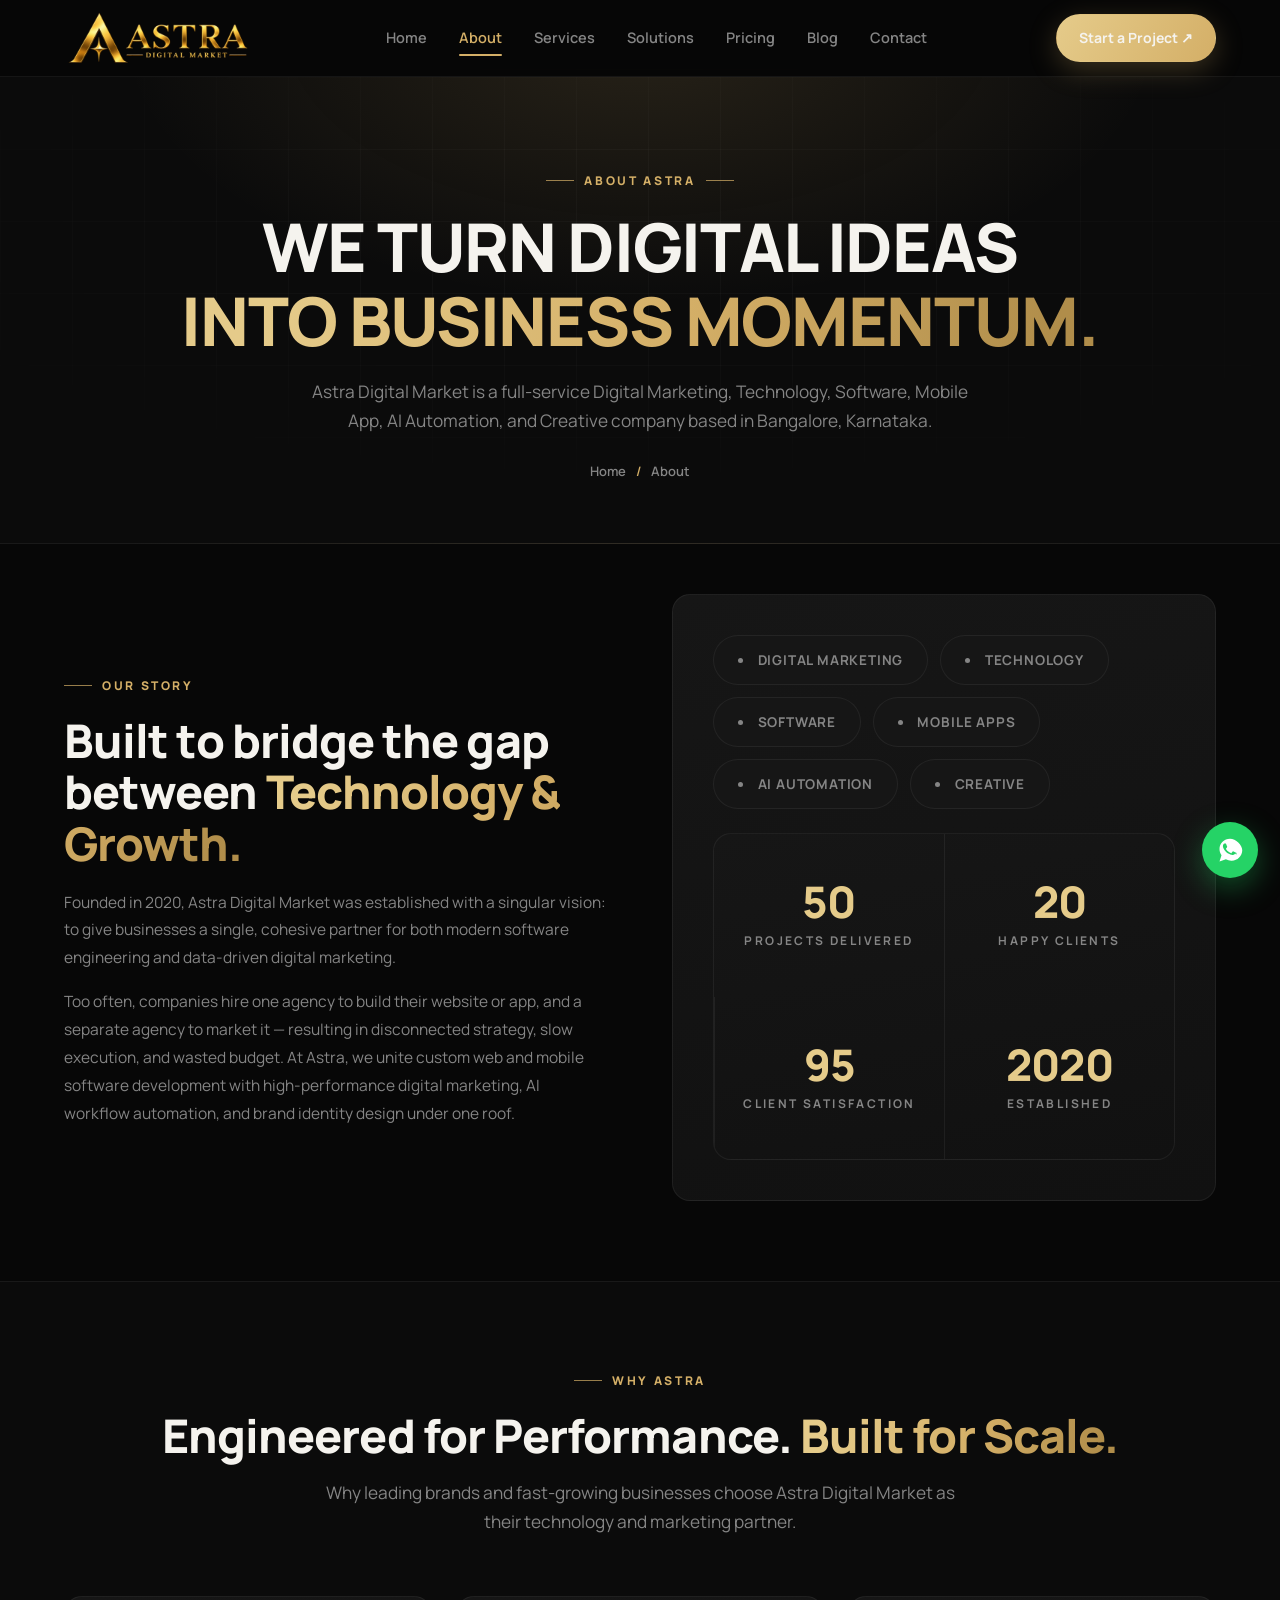
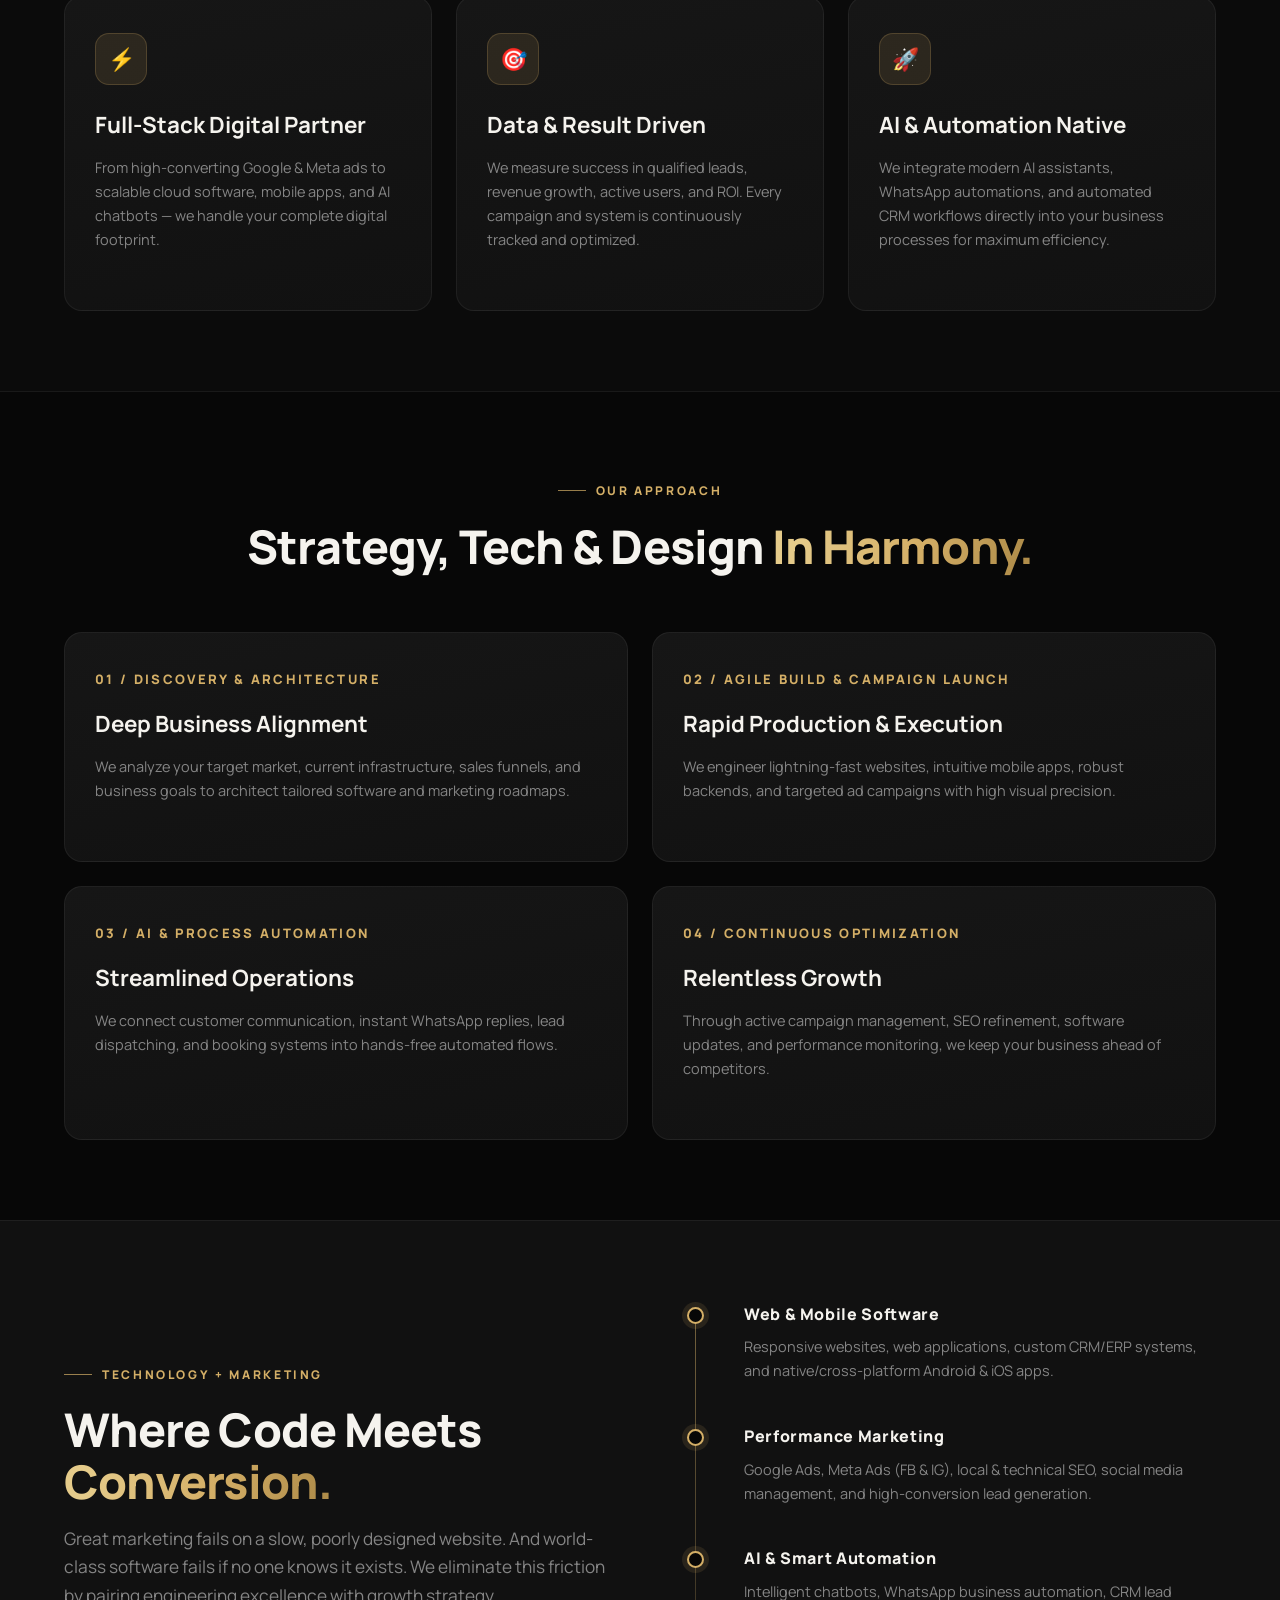
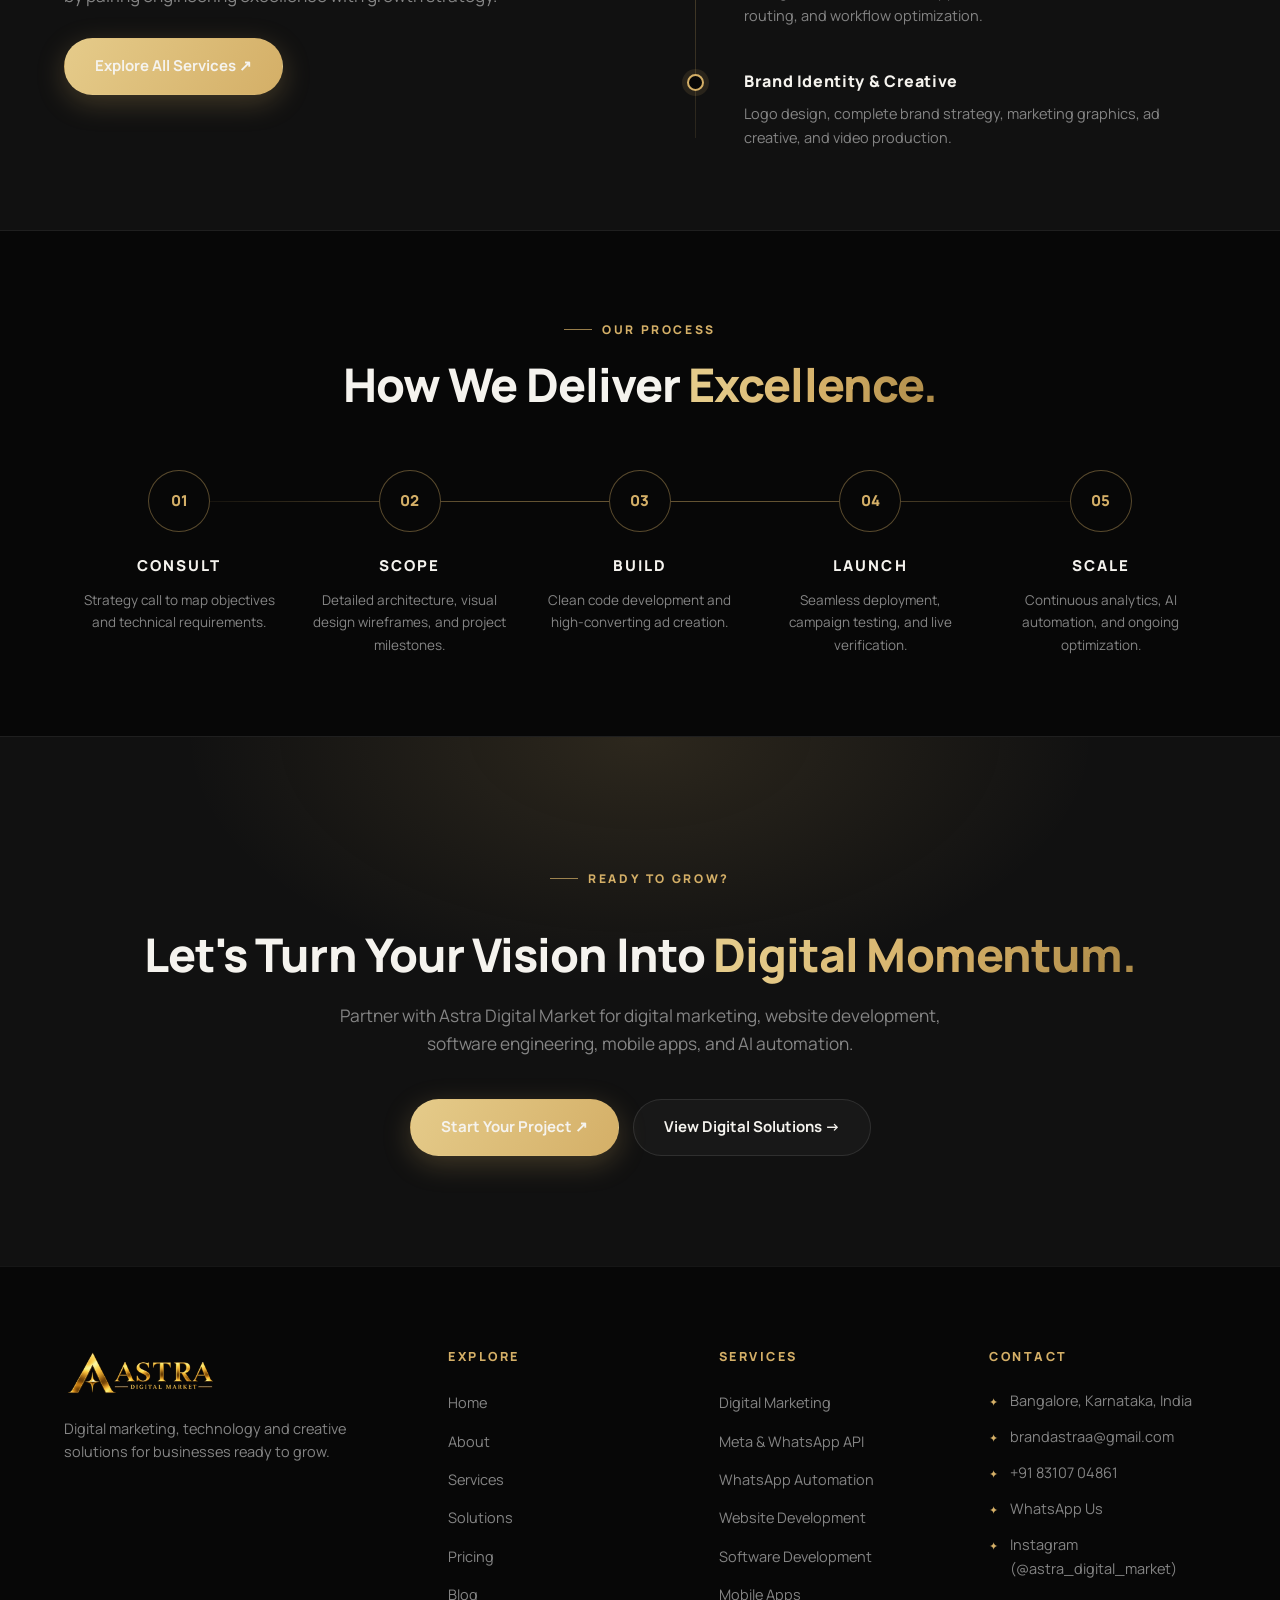
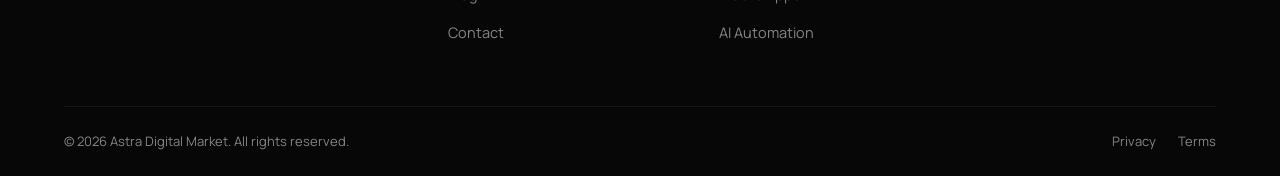
==== commit 165c35b9: "Update Astra branding and add Meta WhatsApp solutions" ====
--- a/about.html
+++ b/about.html
@@ -16,20 +16,20 @@
   <meta property="og:title" content="About Us | Astra Digital Market — Digital Marketing & Technology Agency">
   <meta property="og:description" content="We turn digital ideas into business momentum. Digital marketing, website development, custom software, mobile apps & AI automation — one digital partner.">
   <meta property="og:url" content="https://www.astradigitalmarket.in/about.html">
-  <meta property="og:image" content="https://www.astradigitalmarket.in/img/astralogo.png">
+  <meta property="og:image" content="https://www.astradigitalmarket.in/img/astra-logo-new.png">
   <meta property="og:locale" content="en_IN">
 
   <!-- Twitter -->
   <meta name="twitter:card" content="summary_large_image">
   <meta name="twitter:title" content="About Us | Astra Digital Market">
   <meta name="twitter:description" content="Digital marketing, website development, custom software, mobile apps & AI automation company in Bangalore, Karnataka.">
-  <meta name="twitter:image" content="https://www.astradigitalmarket.in/img/astralogo.png">
+  <meta name="twitter:image" content="https://www.astradigitalmarket.in/img/astra-logo-new.png">
 
   <meta name="geo.region" content="IN-KA">
   <meta name="geo.placename" content="Bangalore, Karnataka, India">
 
-  <link rel="icon" type="image/png" href="img/astralogo.png">
-  <link rel="apple-touch-icon" href="img/astralogo.png">
+  <link rel="icon" type="image/png" href="img/astra-logo-new.png">
+  <link rel="apple-touch-icon" href="img/astra-logo-new.png">
 
   <!-- Schema.org JSON-LD -->
   <script type="application/ld+json">
@@ -43,7 +43,7 @@
       "@type": "Organization",
       "name": "Astra Digital Market",
       "url": "https://www.astradigitalmarket.in",
-      "logo": "https://www.astradigitalmarket.in/img/astralogo.png",
+      "logo": "https://www.astradigitalmarket.in/img/astra-logo-new.png",
       "foundingDate": "2020",
       "address": {
         "@type": "PostalAddress",
@@ -67,8 +67,7 @@
   <header class="ap-nav">
     <div class="ap-container ap-nav-inner">
       <a href="index.html" class="ap-logo" aria-label="Astra Digital Market — Home">
-        <img src="img/astralogo.png" alt="Astra Digital Market logo" width="44" height="44">
-        <span><b>A</b>stra <b>D</b>igital <b>M</b>arket</span>
+        <img src="img/astra-logo-new.png" alt="Astra Digital Market logo" width="180" height="52">
       </a>
       <nav class="ap-menu" aria-label="Primary">
         <a href="index.html">Home</a>
@@ -308,7 +307,7 @@
     <div class="ap-container">
       <div class="ap-footer-grid">
         <div class="ap-footer-brand">
-          <img src="img/astralogo.png" alt="Astra Digital Market logo" loading="lazy" width="180" height="52">
+          <img src="img/astra-logo-new.png" alt="Astra Digital Market logo" loading="lazy" width="180" height="52">
           <p>Digital marketing, technology and creative solutions for businesses ready to grow.</p>
         </div>
         <nav aria-label="Footer navigation">
@@ -327,11 +326,12 @@
           <h4>SERVICES</h4>
           <ul>
             <li><a href="service.html">Digital Marketing</a></li>
+            <li><a href="meta-whatsapp.html">Meta &amp; WhatsApp API</a></li>
+            <li><a href="meta-whatsapp.html">WhatsApp Automation</a></li>
             <li><a href="service.html">Website Development</a></li>
             <li><a href="service.html">Software Development</a></li>
             <li><a href="service.html">Mobile Apps</a></li>
             <li><a href="service.html">AI Automation</a></li>
-            <li><a href="service.html">Branding</a></li>
           </ul>
         </nav>
         <div>
@@ -341,6 +341,7 @@
             <li><a href="mailto:brandastraa@gmail.com">brandastraa@gmail.com</a></li>
             <li><a href="tel:+918310704861">+91 83107 04861</a></li>
             <li><a href="https://wa.me/918310704861" target="_blank" rel="noopener">WhatsApp Us</a></li>
+              <li><a href="https://www.instagram.com/astra_digital_market/" target="_blank" rel="noopener noreferrer">Instagram (@astra_digital_market)</a></li>
           </ul>
         </div>
       </div>
@@ -361,4 +362,4 @@
 
   <script src="js/astra-ui.js" defer></script>
 </body>
-</html>+</html>
--- a/css/astra-ui.css
+++ b/css/astra-ui.css
@@ -160,10 +160,8 @@
 }
 .ap-nav.ap-scrolled { background: rgba(7,7,7,.93); box-shadow: 0 10px 40px rgba(0,0,0,.5); }
 .ap-nav-inner { display: flex; align-items: center; justify-content: space-between; height: 76px; }
-.ap-logo { display: flex; align-items: center; gap: 12px; }
-.ap-logo img { height: 44px; width: auto; }
-.ap-logo span { font-size: 19px; font-weight: 800; letter-spacing: .02em; color: var(--astra-white); }
-.ap-logo span b { color: var(--astra-gold); font-weight: 800; }
+.ap-logo { display: flex; align-items: center; }
+.ap-logo img { height: 64px; width: auto; max-height: 64px; object-fit: contain; display: block; }
 .ap-menu { display: flex; align-items: center; gap: 4px; }
 .ap-menu a {
   position: relative; padding: 10px 14px; font-size: 14.5px; font-weight: 600;
@@ -205,6 +203,7 @@
   .ap-menu, .ap-nav-cta .ap-btn { display: none; }
   .ap-burger { display: flex; }
   .ap-nav-inner { height: 68px; }
+  .ap-logo img { height: 50px; max-height: 50px; }
   .ap-mobile { inset-block-start: 68px; max-height: calc(100vh - 68px); }
 }
 
@@ -456,3 +455,22 @@
 .ap-info-card p, .ap-info-card a { font-size: 14px; color: var(--astra-muted); }
 .ap-info-card a:hover { color: var(--astra-gold-light); }
 @media (max-width: 991px) { .ap-contact-grid { grid-template-columns: 1fr; } }
+
+/* ---------- Meta & WhatsApp Architecture ---------- */
+.ap-mw-arch-flow {
+  display: flex; align-items: center; justify-content: space-between; gap: 8px; flex-wrap: wrap; padding: 10px 0;
+}
+.ap-mw-step {
+  display: flex; flex-direction: column; align-items: center; text-align: center; gap: 6px; padding: 12px 14px;
+  background: rgba(255,255,255,.02); border: 1px solid var(--astra-border-soft); border-radius: var(--radius-sm); flex: 1; min-width: 110px;
+}
+.ap-mw-step .ap-mw-icon { font-size: 22px; }
+.ap-mw-step b { font-size: 11.5px; letter-spacing: .1em; color: var(--astra-white); font-weight: 800; }
+.ap-mw-step small { font-size: 11px; color: var(--astra-muted); }
+.ap-mw-arrow { color: var(--astra-gold); font-size: 16px; font-weight: 800; opacity: .8; }
+
+@media (max-width: 768px) {
+  .ap-mw-arch-flow { flex-direction: column; gap: 12px; }
+  .ap-mw-arrow { transform: rotate(90deg); margin: -4px 0; }
+  .ap-mw-step { width: 100%; min-width: 0; }
+}
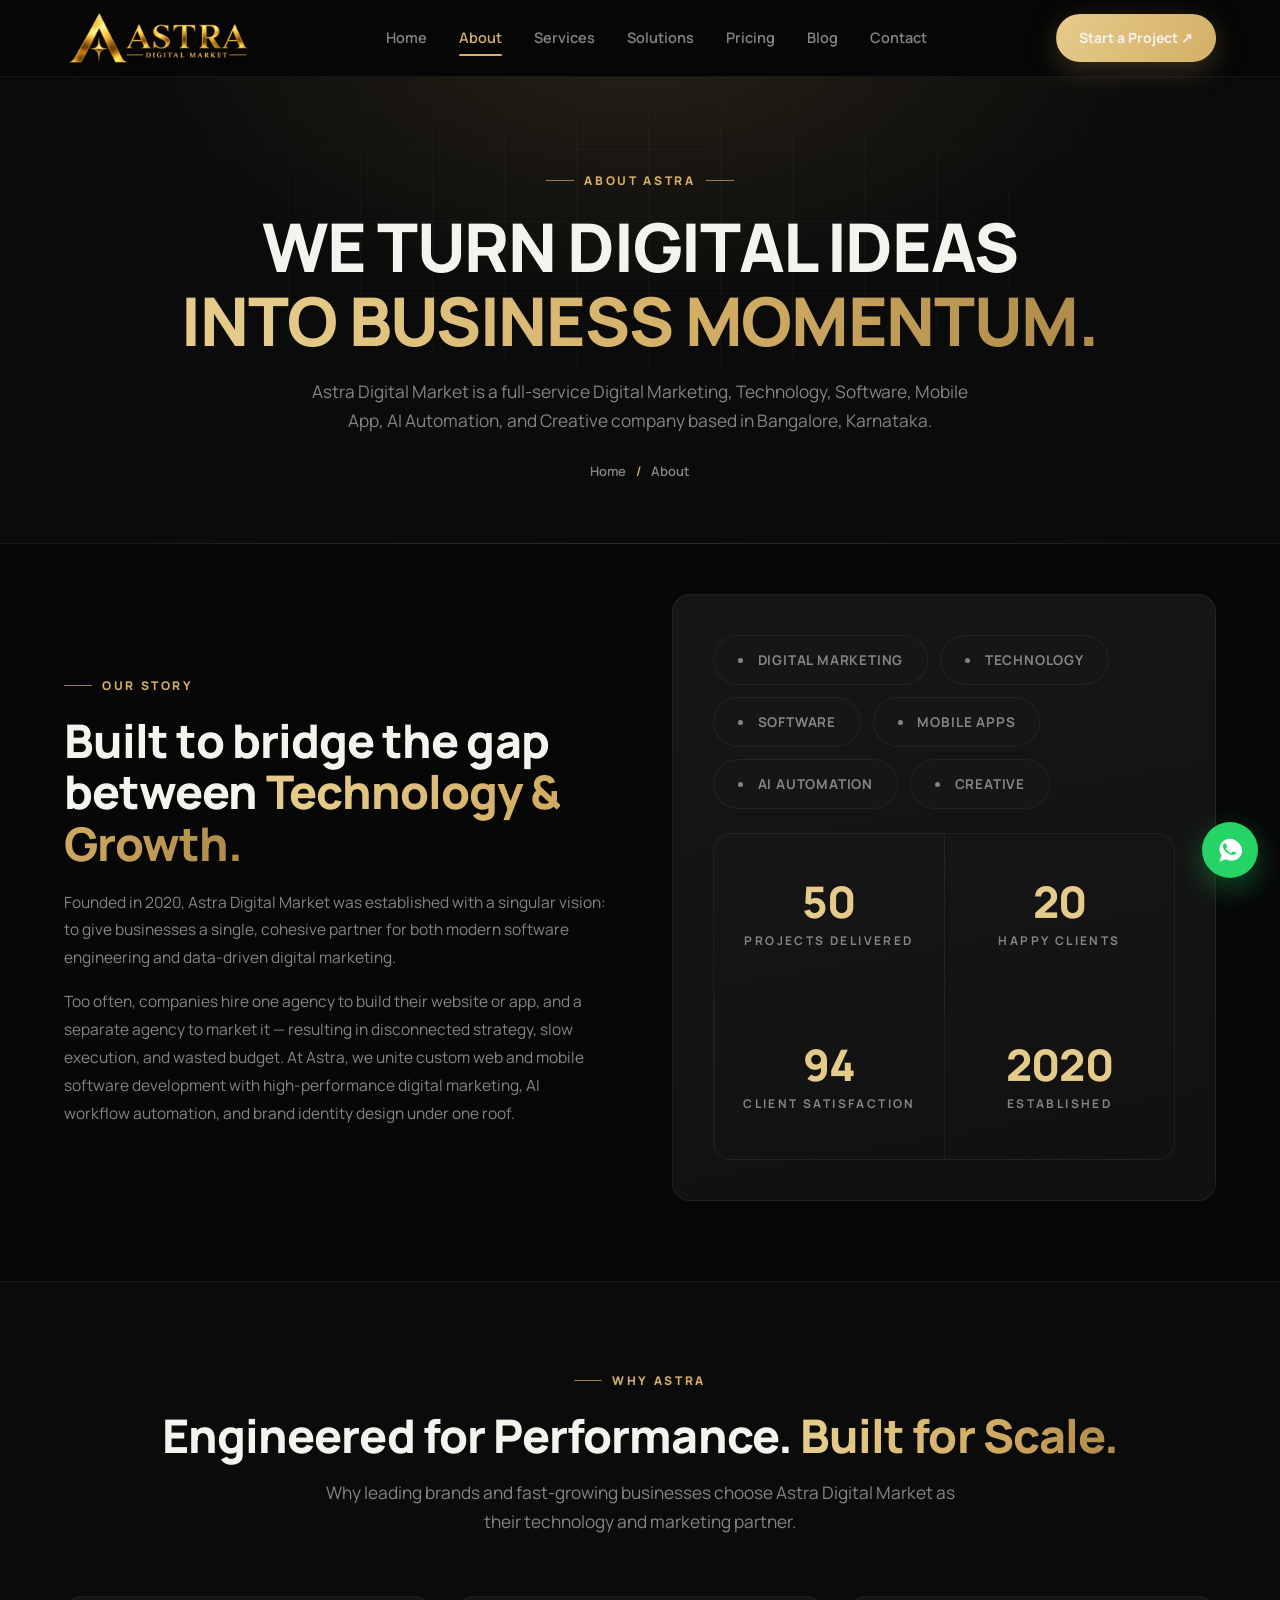
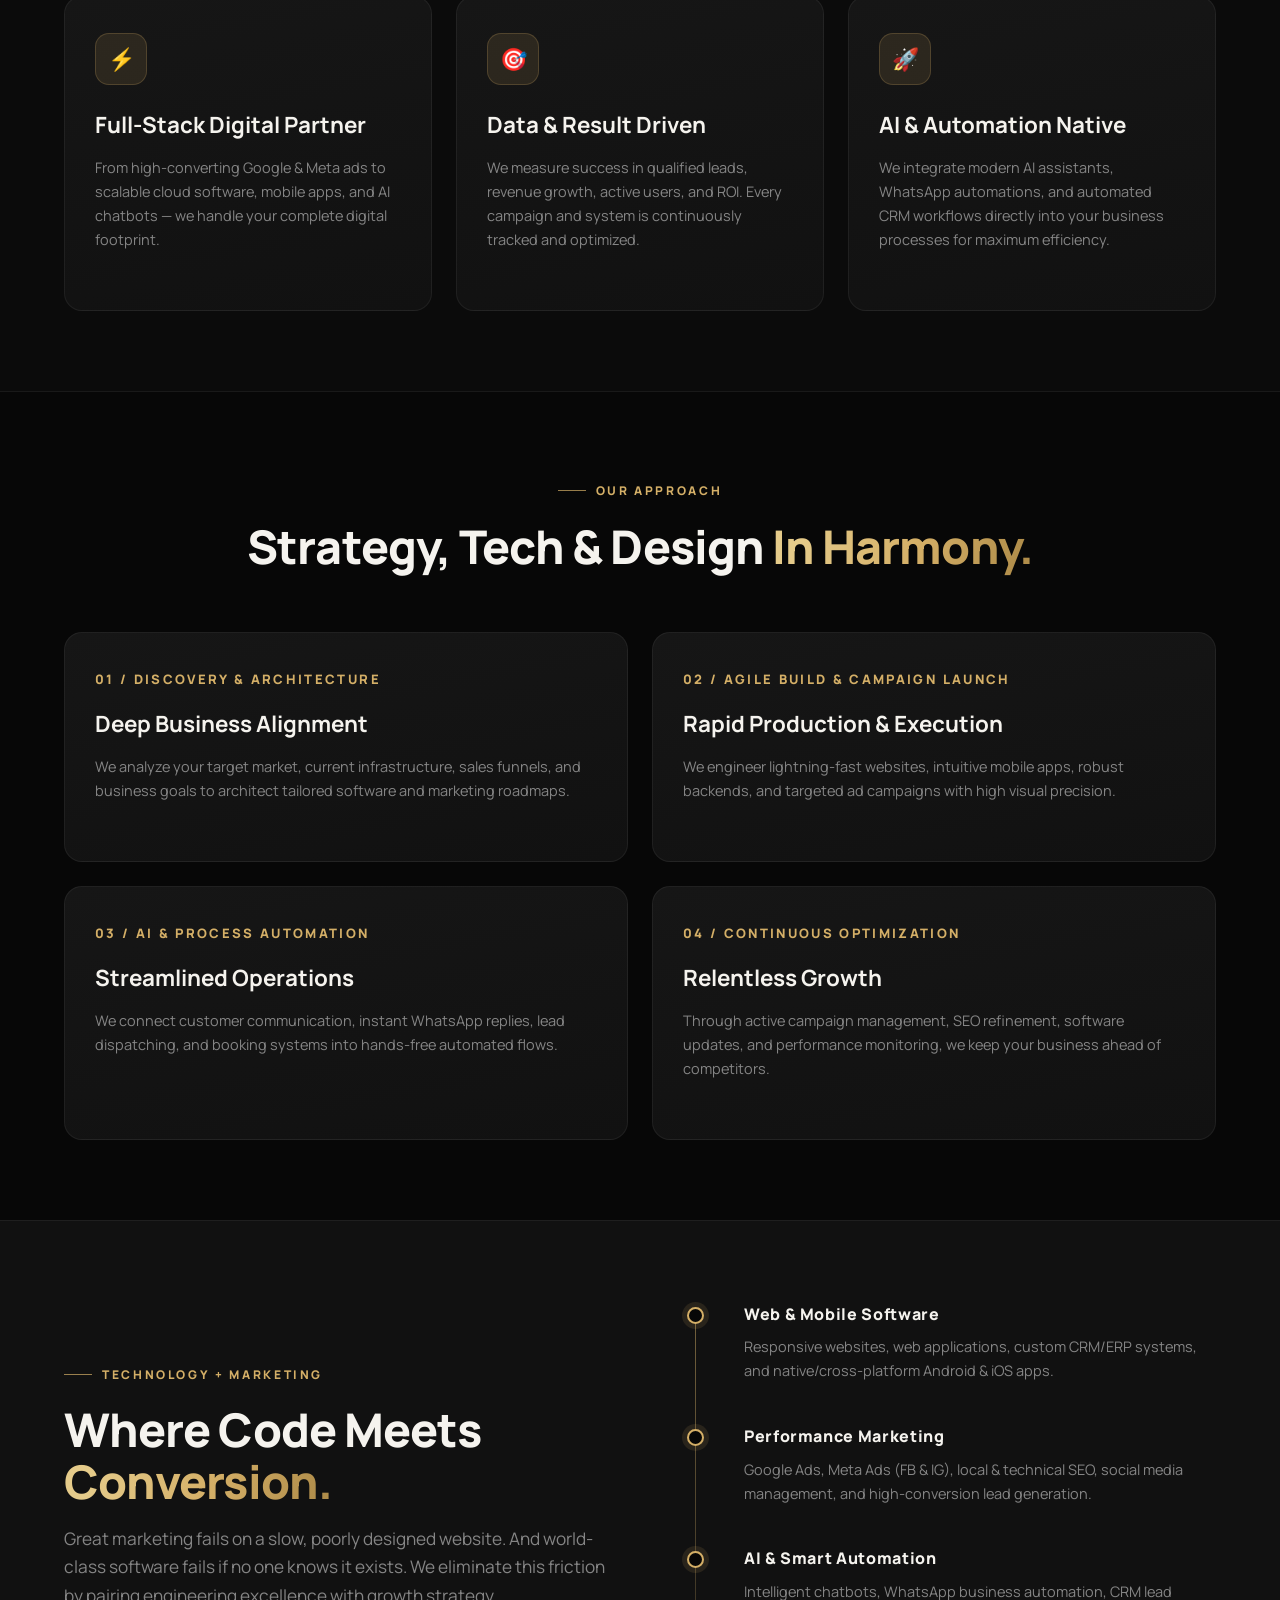
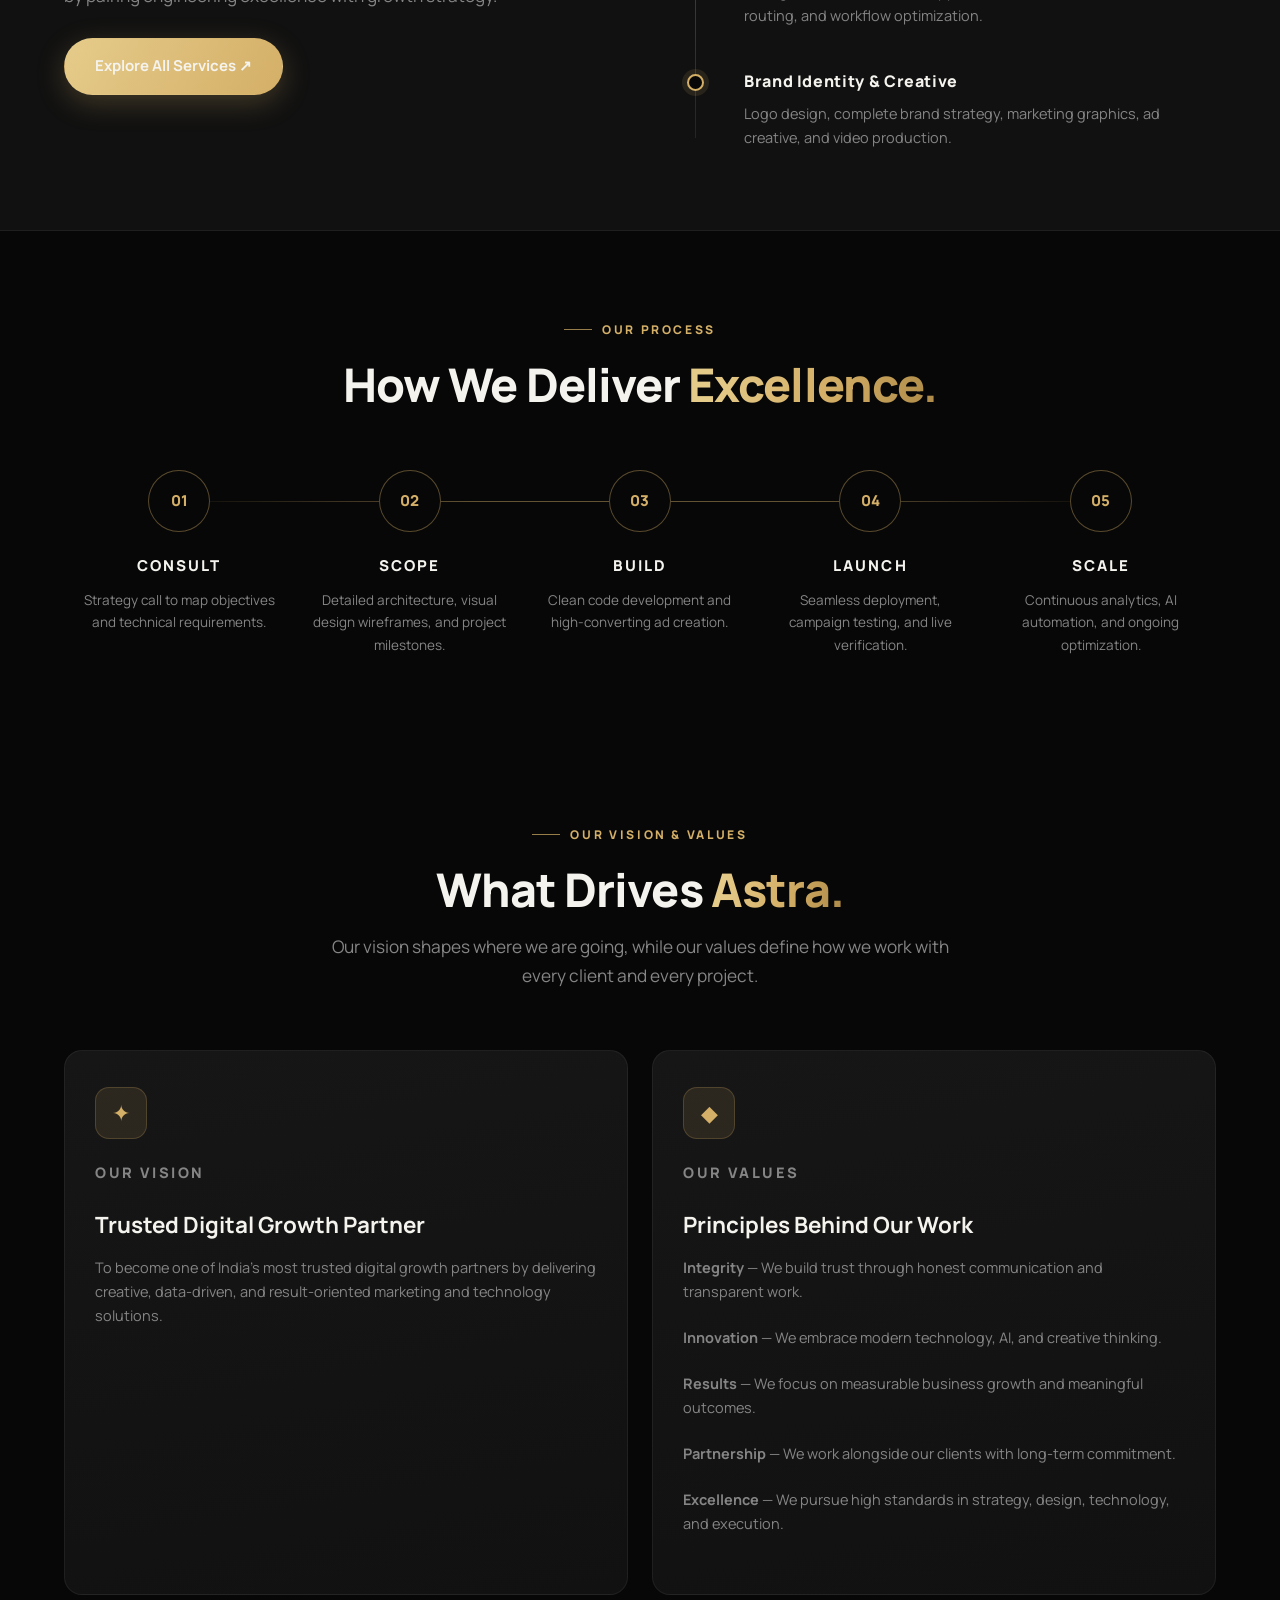
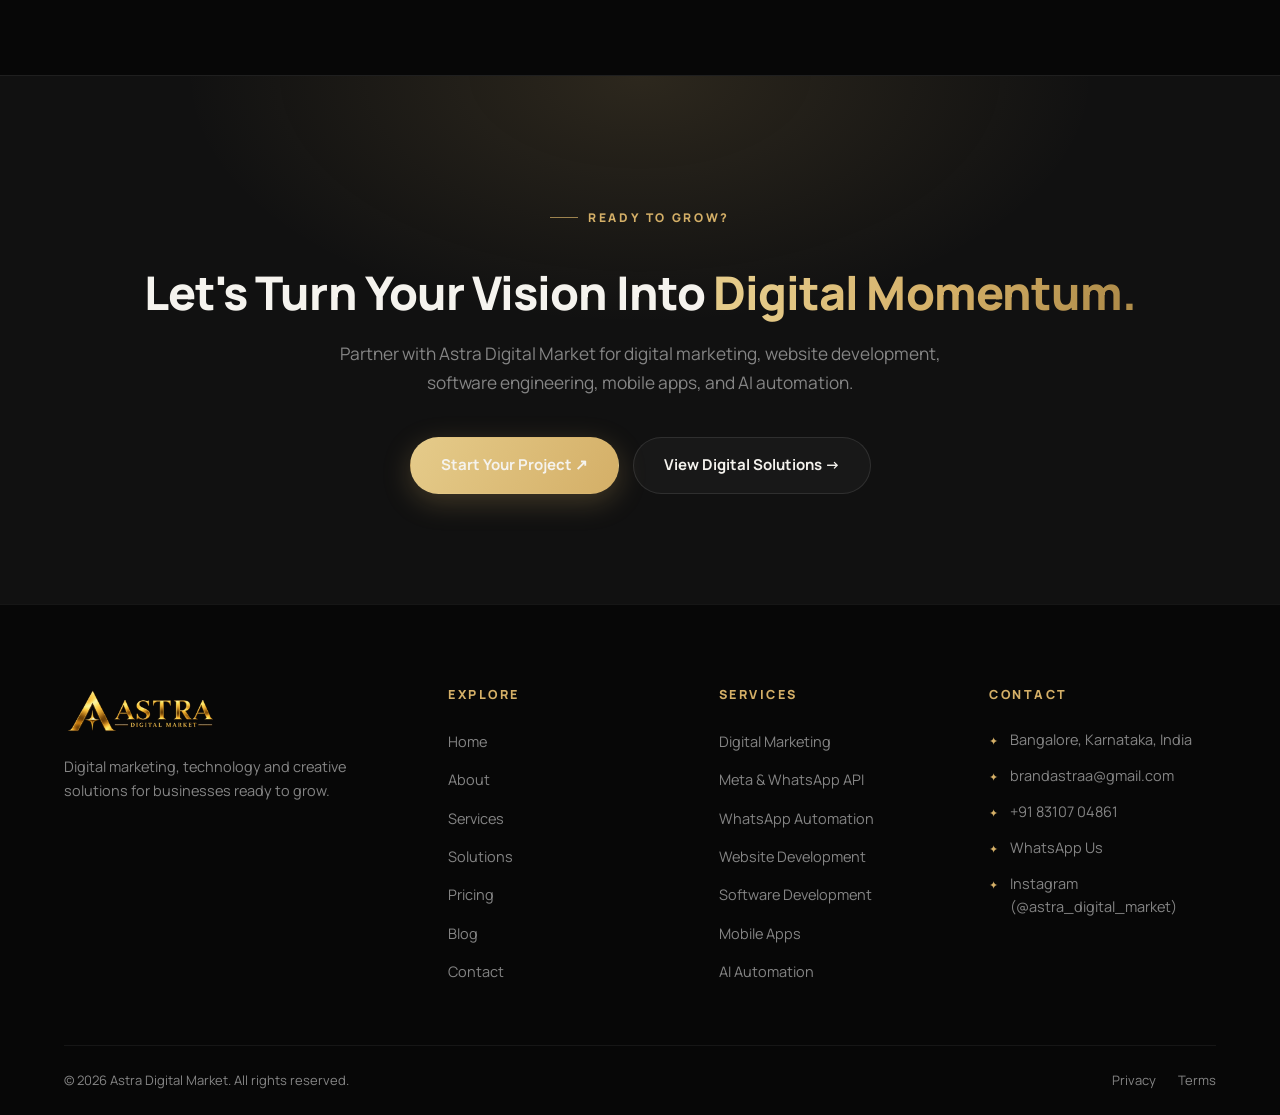
==== commit fb6c68aa: "Finalize website QA and legal pages" ====
--- a/about.html
+++ b/about.html
@@ -348,8 +348,8 @@
       <div class="ap-footer-bottom">
         <span>© <span id="auYear">2026</span> Astra Digital Market. All rights reserved.</span>
         <nav aria-label="Legal">
-          <a href="contact.html">Privacy</a>
-          <a href="contact.html">Terms</a>
+          <a href="privacy.html">Privacy</a>
+          <a href="terms.html">Terms</a>
         </nav>
       </div>
     </div>
